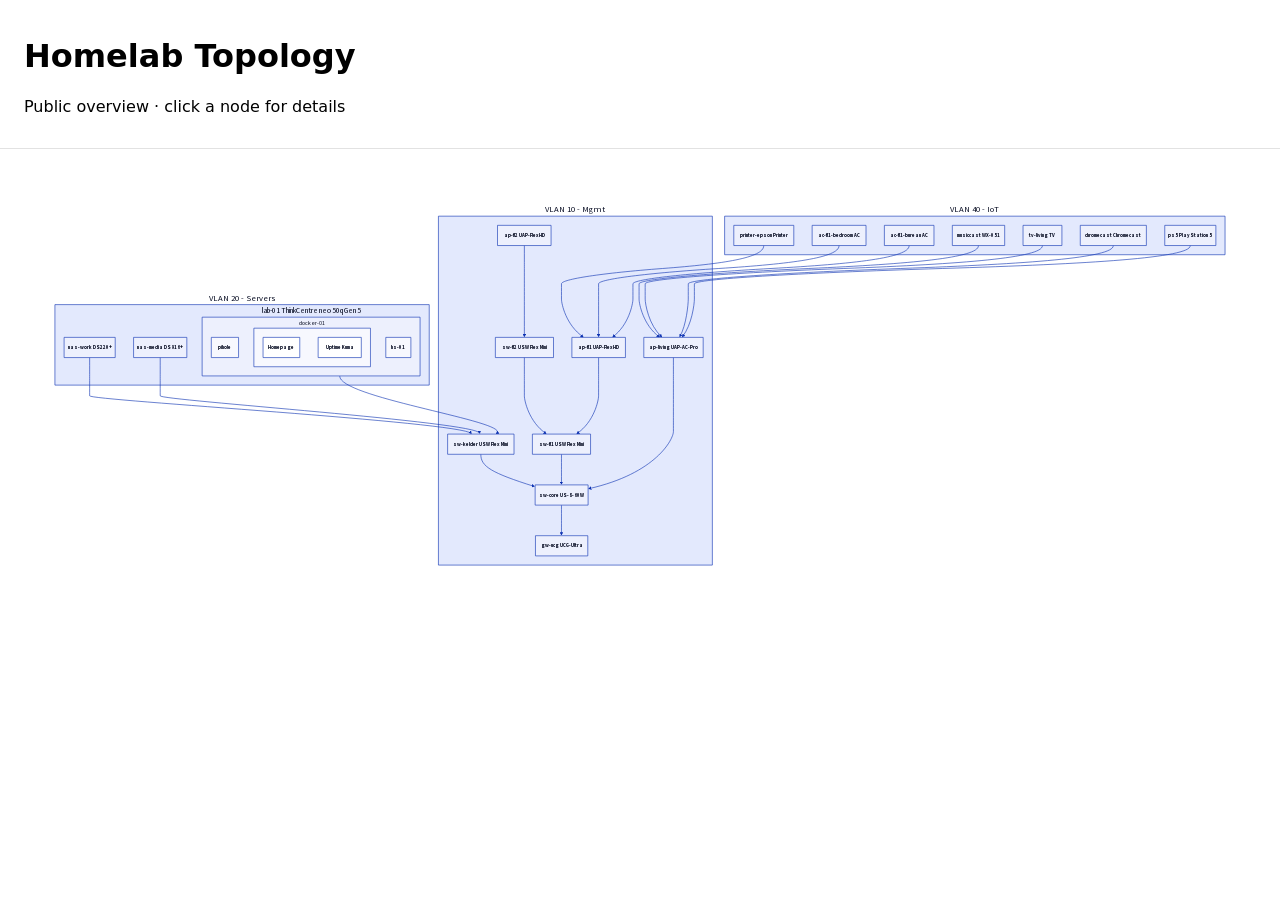
==== homelab/index.html @ 3afd706d "Initial site: landing page + homelab visualizer" ====
<!DOCTYPE html><html lang="en"> <head><meta charset="utf-8"><meta name="viewport" content="width=device-width, initial-scale=1"><title>Homelab Topology</title><link rel="stylesheet" href="/homelab/_astro/index.CtVOzWZu.css"><script type="module" src="/homelab/_astro/hoisted.pK4fMj-U.js"></script></head> <body data-base="/homelab/"> <header> <h1>Homelab Topology</h1> <p>Public overview · click a node for details</p> </header> <main id="topology"><?xml version="1.0" encoding="utf-8"?><svg xmlns="http://www.w3.org/2000/svg" xmlns:xlink="http://www.w3.org/1999/xlink" data-d2-version="v0.7.1" preserveAspectRatio="xMinYMin meet" viewBox="0 0 4025 1382"><svg class="d2-930479024 d2-svg" width="4025" height="1382" viewBox="-91 -121 4025 1382"><rect x="-91.000000" y="-121.000000" width="4025.000000" height="1382.000000" rx="0.000000" fill="#FFFFFF" class=" fill-N7" stroke-width="0" ></rect><style type="text/css"><![CDATA[
.d2-930479024 .text {
	font-family: "d2-930479024-font-regular";
}
@font-face {
	font-family: d2-930479024-font-regular;
	src: url("[data-uri]");
}
.d2-930479024 .text-bold {
	font-family: "d2-930479024-font-bold";
}
@font-face {
	font-family: d2-930479024-font-bold;
	src: url("[data-uri]");
}]]></style><style type="text/css"><![CDATA[.shape {
  shape-rendering: geometricPrecision;
  stroke-linejoin: round;
}
.connection {
  stroke-linecap: round;
  stroke-linejoin: round;
}
.blend {
  mix-blend-mode: multiply;
  opacity: 0.5;
}

		.d2-930479024 .fill-N1{fill:#0A0F25;}
		.d2-930479024 .fill-N2{fill:#676C7E;}
		.d2-930479024 .fill-N3{fill:#9499AB;}
		.d2-930479024 .fill-N4{fill:#CFD2DD;}
		.d2-930479024 .fill-N5{fill:#DEE1EB;}
		.d2-930479024 .fill-N6{fill:#EEF1F8;}
		.d2-930479024 .fill-N7{fill:#FFFFFF;}
		.d2-930479024 .fill-B1{fill:#0D32B2;}
		.d2-930479024 .fill-B2{fill:#0D32B2;}
		.d2-930479024 .fill-B3{fill:#E3E9FD;}
		.d2-930479024 .fill-B4{fill:#E3E9FD;}
		.d2-930479024 .fill-B5{fill:#EDF0FD;}
		.d2-930479024 .fill-B6{fill:#F7F8FE;}
		.d2-930479024 .fill-AA2{fill:#4A6FF3;}
		.d2-930479024 .fill-AA4{fill:#EDF0FD;}
		.d2-930479024 .fill-AA5{fill:#F7F8FE;}
		.d2-930479024 .fill-AB4{fill:#EDF0FD;}
		.d2-930479024 .fill-AB5{fill:#F7F8FE;}
		.d2-930479024 .stroke-N1{stroke:#0A0F25;}
		.d2-930479024 .stroke-N2{stroke:#676C7E;}
		.d2-930479024 .stroke-N3{stroke:#9499AB;}
		.d2-930479024 .stroke-N4{stroke:#CFD2DD;}
		.d2-930479024 .stroke-N5{stroke:#DEE1EB;}
		.d2-930479024 .stroke-N6{stroke:#EEF1F8;}
		.d2-930479024 .stroke-N7{stroke:#FFFFFF;}
		.d2-930479024 .stroke-B1{stroke:#0D32B2;}
		.d2-930479024 .stroke-B2{stroke:#0D32B2;}
		.d2-930479024 .stroke-B3{stroke:#E3E9FD;}
		.d2-930479024 .stroke-B4{stroke:#E3E9FD;}
		.d2-930479024 .stroke-B5{stroke:#EDF0FD;}
		.d2-930479024 .stroke-B6{stroke:#F7F8FE;}
		.d2-930479024 .stroke-AA2{stroke:#4A6FF3;}
		.d2-930479024 .stroke-AA4{stroke:#EDF0FD;}
		.d2-930479024 .stroke-AA5{stroke:#F7F8FE;}
		.d2-930479024 .stroke-AB4{stroke:#EDF0FD;}
		.d2-930479024 .stroke-AB5{stroke:#F7F8FE;}
		.d2-930479024 .background-color-N1{background-color:#0A0F25;}
		.d2-930479024 .background-color-N2{background-color:#676C7E;}
		.d2-930479024 .background-color-N3{background-color:#9499AB;}
		.d2-930479024 .background-color-N4{background-color:#CFD2DD;}
		.d2-930479024 .background-color-N5{background-color:#DEE1EB;}
		.d2-930479024 .background-color-N6{background-color:#EEF1F8;}
		.d2-930479024 .background-color-N7{background-color:#FFFFFF;}
		.d2-930479024 .background-color-B1{background-color:#0D32B2;}
		.d2-930479024 .background-color-B2{background-color:#0D32B2;}
		.d2-930479024 .background-color-B3{background-color:#E3E9FD;}
		.d2-930479024 .background-color-B4{background-color:#E3E9FD;}
		.d2-930479024 .background-color-B5{background-color:#EDF0FD;}
		.d2-930479024 .background-color-B6{background-color:#F7F8FE;}
		.d2-930479024 .background-color-AA2{background-color:#4A6FF3;}
		.d2-930479024 .background-color-AA4{background-color:#EDF0FD;}
		.d2-930479024 .background-color-AA5{background-color:#F7F8FE;}
		.d2-930479024 .background-color-AB4{background-color:#EDF0FD;}
		.d2-930479024 .background-color-AB5{background-color:#F7F8FE;}
		.d2-930479024 .color-N1{color:#0A0F25;}
		.d2-930479024 .color-N2{color:#676C7E;}
		.d2-930479024 .color-N3{color:#9499AB;}
		.d2-930479024 .color-N4{color:#CFD2DD;}
		.d2-930479024 .color-N5{color:#DEE1EB;}
		.d2-930479024 .color-N6{color:#EEF1F8;}
		.d2-930479024 .color-N7{color:#FFFFFF;}
		.d2-930479024 .color-B1{color:#0D32B2;}
		.d2-930479024 .color-B2{color:#0D32B2;}
		.d2-930479024 .color-B3{color:#E3E9FD;}
		.d2-930479024 .color-B4{color:#E3E9FD;}
		.d2-930479024 .color-B5{color:#EDF0FD;}
		.d2-930479024 .color-B6{color:#F7F8FE;}
		.d2-930479024 .color-AA2{color:#4A6FF3;}
		.d2-930479024 .color-AA4{color:#EDF0FD;}
		.d2-930479024 .color-AA5{color:#F7F8FE;}
		.d2-930479024 .color-AB4{color:#EDF0FD;}
		.d2-930479024 .color-AB5{color:#F7F8FE;}.appendix text.text{fill:#0A0F25}.md{--color-fg-default:#0A0F25;--color-fg-muted:#676C7E;--color-fg-subtle:#9499AB;--color-canvas-default:#FFFFFF;--color-canvas-subtle:#EEF1F8;--color-border-default:#0D32B2;--color-border-muted:#0D32B2;--color-neutral-muted:#EEF1F8;--color-accent-fg:#0D32B2;--color-accent-emphasis:#0D32B2;--color-attention-subtle:#676C7E;--color-danger-fg:red;}.sketch-overlay-B1{fill:url(#streaks-darker-d2-930479024);mix-blend-mode:lighten}.sketch-overlay-B2{fill:url(#streaks-darker-d2-930479024);mix-blend-mode:lighten}.sketch-overlay-B3{fill:url(#streaks-bright-d2-930479024);mix-blend-mode:darken}.sketch-overlay-B4{fill:url(#streaks-bright-d2-930479024);mix-blend-mode:darken}.sketch-overlay-B5{fill:url(#streaks-bright-d2-930479024);mix-blend-mode:darken}.sketch-overlay-B6{fill:url(#streaks-bright-d2-930479024);mix-blend-mode:darken}.sketch-overlay-AA2{fill:url(#streaks-dark-d2-930479024);mix-blend-mode:overlay}.sketch-overlay-AA4{fill:url(#streaks-bright-d2-930479024);mix-blend-mode:darken}.sketch-overlay-AA5{fill:url(#streaks-bright-d2-930479024);mix-blend-mode:darken}.sketch-overlay-AB4{fill:url(#streaks-bright-d2-930479024);mix-blend-mode:darken}.sketch-overlay-AB5{fill:url(#streaks-bright-d2-930479024);mix-blend-mode:darken}.sketch-overlay-N1{fill:url(#streaks-darker-d2-930479024);mix-blend-mode:lighten}.sketch-overlay-N2{fill:url(#streaks-dark-d2-930479024);mix-blend-mode:overlay}.sketch-overlay-N3{fill:url(#streaks-normal-d2-930479024);mix-blend-mode:color-burn}.sketch-overlay-N4{fill:url(#streaks-normal-d2-930479024);mix-blend-mode:color-burn}.sketch-overlay-N5{fill:url(#streaks-bright-d2-930479024);mix-blend-mode:darken}.sketch-overlay-N6{fill:url(#streaks-bright-d2-930479024);mix-blend-mode:darken}.sketch-overlay-N7{fill:url(#streaks-bright-d2-930479024);mix-blend-mode:darken}.light-code{display: block}.dark-code{display: none}]]></style><g class="dmxhbjEw"><g class="shape" ><rect x="1263.000000" y="20.000000" width="895.000000" height="1140.000000" stroke="#0D32B2" fill="#E3E9FD" class=" stroke-B1 fill-B4" style="stroke-width:2;" ></rect></g><text x="1710.500000" y="7.000000" fill="#0A0F25" class="text fill-N1" style="text-anchor:middle;font-size:28px">VLAN 10 - Mgmt</text></g><g class="dmxhbjIw"><g class="shape" ><rect x="10.000000" y="309.000000" width="1223.000000" height="263.000000" stroke="#0D32B2" fill="#E3E9FD" class=" stroke-B1 fill-B4" style="stroke-width:2;" ></rect></g><text x="621.500000" y="296.000000" fill="#0A0F25" class="text fill-N1" style="text-anchor:middle;font-size:28px">VLAN 20 - Servers</text></g><g class="dmxhbjQw"><g class="shape" ><rect x="2198.000000" y="20.000000" width="1635.000000" height="126.000000" stroke="#0D32B2" fill="#E3E9FD" class=" stroke-B1 fill-B4" style="stroke-width:2;" ></rect></g><text x="3015.500000" y="7.000000" fill="#0A0F25" class="text fill-N1" style="text-anchor:middle;font-size:28px">VLAN 40 - IoT</text></g><g class="dmxhbjEwLmd3LXVjZw== hl-node" data-host="gw-ucg"><g class="shape" ><rect x="1580.000000" y="1064.000000" width="171.000000" height="66.000000" stroke="#0D32B2" fill="#EDF0FD" class=" stroke-B1 fill-B5" style="stroke-width:2;" ></rect></g><text x="1665.500000" y="1102.500000" fill="#0A0F25" class="text-bold fill-N1" style="text-anchor:middle;font-size:16px">gw-ucg UCG-Ultra</text></g><g class="dmxhbjEwLnN3LWNvcmU= hl-node" data-host="sw-core"><g class="shape" ><rect x="1579.000000" y="898.000000" width="173.000000" height="66.000000" stroke="#0D32B2" fill="#EDF0FD" class=" stroke-B1 fill-B5" style="stroke-width:2;" ></rect></g><text x="1665.500000" y="936.500000" fill="#0A0F25" class="text-bold fill-N1" style="text-anchor:middle;font-size:16px">sw-core US-8-60W</text></g><g class="dmxhbjEwLnN3LWtlbGRlcg== hl-node" data-host="sw-kelder"><g class="shape" ><rect x="1293.000000" y="732.000000" width="217.000000" height="66.000000" stroke="#0D32B2" fill="#EDF0FD" class=" stroke-B1 fill-B5" style="stroke-width:2;" ></rect></g><text x="1401.500000" y="770.500000" fill="#0A0F25" class="text-bold fill-N1" style="text-anchor:middle;font-size:16px">sw-kelder USW Flex Mini</text></g><g class="dmxhbjEwLnN3LWZsMQ== hl-node" data-host="sw-fl1"><g class="shape" ><rect x="1570.000000" y="732.000000" width="190.000000" height="66.000000" stroke="#0D32B2" fill="#EDF0FD" class=" stroke-B1 fill-B5" style="stroke-width:2;" ></rect></g><text x="1665.000000" y="770.500000" fill="#0A0F25" class="text-bold fill-N1" style="text-anchor:middle;font-size:16px">sw-fl1 USW Flex Mini</text></g><g class="dmxhbjEwLnN3LWZsMg== hl-node" data-host="sw-fl2"><g class="shape" ><rect x="1449.000000" y="416.000000" width="190.000000" height="66.000000" stroke="#0D32B2" fill="#EDF0FD" class=" stroke-B1 fill-B5" style="stroke-width:2;" ></rect></g><text x="1544.000000" y="454.500000" fill="#0A0F25" class="text-bold fill-N1" style="text-anchor:middle;font-size:16px">sw-fl2 USW Flex Mini</text></g><g class="dmxhbjEwLmFwLWxpdmluZw== hl-node" data-host="ap-living"><g class="shape" ><rect x="1934.000000" y="416.000000" width="194.000000" height="66.000000" stroke="#0D32B2" fill="#EDF0FD" class=" stroke-B1 fill-B5" style="stroke-width:2;" ></rect></g><text x="2031.000000" y="454.500000" fill="#0A0F25" class="text-bold fill-N1" style="text-anchor:middle;font-size:16px">ap-living UAP-AC-Pro</text></g><g class="dmxhbjEwLmFwLWZsMQ== hl-node" data-host="ap-fl1"><g class="shape" ><rect x="1699.000000" y="416.000000" width="175.000000" height="66.000000" stroke="#0D32B2" fill="#EDF0FD" class=" stroke-B1 fill-B5" style="stroke-width:2;" ></rect></g><text x="1786.500000" y="454.500000" fill="#0A0F25" class="text-bold fill-N1" style="text-anchor:middle;font-size:16px">ap-fl1 UAP-FlexHD</text></g><g class="dmxhbjEwLmFwLWZsMg== hl-node" data-host="ap-fl2"><g class="shape" ><rect x="1456.000000" y="50.000000" width="175.000000" height="66.000000" stroke="#0D32B2" fill="#EDF0FD" class=" stroke-B1 fill-B5" style="stroke-width:2;" ></rect></g><text x="1543.500000" y="88.500000" fill="#0A0F25" class="text-bold fill-N1" style="text-anchor:middle;font-size:16px">ap-fl2 UAP-FlexHD</text></g><g class="dmxhbjIwLm5hcy13b3Jr hl-node" data-host="nas-work"><g class="shape" ><rect x="40.000000" y="416.000000" width="167.000000" height="66.000000" stroke="#0D32B2" fill="#EDF0FD" class=" stroke-B1 fill-B5" style="stroke-width:2;" ></rect></g><text x="123.500000" y="454.500000" fill="#0A0F25" class="text-bold fill-N1" style="text-anchor:middle;font-size:16px">nas-work DS220+</text></g><g class="dmxhbjIwLm5hcy1tZWRpYQ== hl-node" data-host="nas-media"><g class="shape" ><rect x="267.000000" y="416.000000" width="174.000000" height="66.000000" stroke="#0D32B2" fill="#EDF0FD" class=" stroke-B1 fill-B5" style="stroke-width:2;" ></rect></g><text x="354.000000" y="454.500000" fill="#0A0F25" class="text-bold fill-N1" style="text-anchor:middle;font-size:16px">nas-media DS916+</text></g><g class="dmxhbjIwLmxhYi0wMQ== hl-node" data-host="lab-01"><g class="shape" ><rect x="491.000000" y="350.000000" width="712.000000" height="192.000000" stroke="#0D32B2" fill="#EDF0FD" class=" stroke-B1 fill-B5" style="stroke-width:2;" ></rect></g><text x="847.000000" y="338.000000" fill="#0A0F25" class="text fill-N1" style="text-anchor:middle;font-size:24px">lab-01 ThinkCentre neo 50q Gen 5</text></g><g class="dmxhbjQwLnByaW50ZXItZXBzb24= hl-node" data-host="printer-epson"><g class="shape" ><rect x="2228.000000" y="50.000000" width="196.000000" height="66.000000" stroke="#0D32B2" fill="#EDF0FD" class=" stroke-B1 fill-B5" style="stroke-width:2;" ></rect></g><text x="2326.000000" y="88.500000" fill="#0A0F25" class="text-bold fill-N1" style="text-anchor:middle;font-size:16px">printer-epson Printer</text></g><g class="dmxhbjQwLm11c2ljY2FzdA== hl-node" data-host="musiccast"><g class="shape" ><rect x="2942.000000" y="50.000000" width="171.000000" height="66.000000" stroke="#0D32B2" fill="#EDF0FD" class=" stroke-B1 fill-B5" style="stroke-width:2;" ></rect></g><text x="3027.500000" y="88.500000" fill="#0A0F25" class="text-bold fill-N1" style="text-anchor:middle;font-size:16px">musiccast WX-051</text></g><g class="dmxhbjQwLmFjLWZsMS1iZWRyb29t hl-node" data-host="ac-fl1-bedroom"><g class="shape" ><rect x="2484.000000" y="50.000000" width="176.000000" height="66.000000" stroke="#0D32B2" fill="#EDF0FD" class=" stroke-B1 fill-B5" style="stroke-width:2;" ></rect></g><text x="2572.000000" y="88.500000" fill="#0A0F25" class="text-bold fill-N1" style="text-anchor:middle;font-size:16px">ac-fl1-bedroom AC</text></g><g class="dmxhbjQwLmFjLWZsMS1idXJlYXU= hl-node" data-host="ac-fl1-bureau"><g class="shape" ><rect x="2720.000000" y="50.000000" width="162.000000" height="66.000000" stroke="#0D32B2" fill="#EDF0FD" class=" stroke-B1 fill-B5" style="stroke-width:2;" ></rect></g><text x="2801.000000" y="88.500000" fill="#0A0F25" class="text-bold fill-N1" style="text-anchor:middle;font-size:16px">ac-fl1-bureau AC</text></g><g class="dmxhbjQwLnR2LWxpdmluZw== hl-node" data-host="tv-living"><g class="shape" ><rect x="3173.000000" y="50.000000" width="127.000000" height="66.000000" stroke="#0D32B2" fill="#EDF0FD" class=" stroke-B1 fill-B5" style="stroke-width:2;" ></rect></g><text x="3236.500000" y="88.500000" fill="#0A0F25" class="text-bold fill-N1" style="text-anchor:middle;font-size:16px">tv-living TV</text></g><g class="dmxhbjQwLmNocm9tZWNhc3Q= hl-node" data-host="chromecast"><g class="shape" ><rect x="3360.000000" y="50.000000" width="216.000000" height="66.000000" stroke="#0D32B2" fill="#EDF0FD" class=" stroke-B1 fill-B5" style="stroke-width:2;" ></rect></g><text x="3468.000000" y="88.500000" fill="#0A0F25" class="text-bold fill-N1" style="text-anchor:middle;font-size:16px">chromecast Chromecast</text></g><g class="dmxhbjQwLnBzNQ== hl-node" data-host="ps5"><g class="shape" ><rect x="3636.000000" y="50.000000" width="167.000000" height="66.000000" stroke="#0D32B2" fill="#EDF0FD" class=" stroke-B1 fill-B5" style="stroke-width:2;" ></rect></g><text x="3719.500000" y="88.500000" fill="#0A0F25" class="text-bold fill-N1" style="text-anchor:middle;font-size:16px">ps5 PlayStation 5</text></g><g class="dmxhbjIwLmxhYi0wMS5waWhvbGU="><g class="shape" ><rect x="521.000000" y="416.000000" width="89.000000" height="66.000000" stroke="#0D32B2" fill="#F7F8FE" class=" stroke-B1 fill-B6" style="stroke-width:2;" ></rect></g><text x="565.500000" y="454.500000" fill="#0A0F25" class="text-bold fill-N1" style="text-anchor:middle;font-size:16px">pihole</text></g><g class="dmxhbjIwLmxhYi0wMS5kb2NrZXItMDE="><g class="shape" ><rect x="660.000000" y="386.000000" width="381.000000" height="126.000000" stroke="#0D32B2" fill="#F7F8FE" class=" stroke-B1 fill-B6" style="stroke-width:2;" ></rect></g><text x="850.500000" y="375.000000" fill="#0A0F25" class="text fill-N1" style="text-anchor:middle;font-size:20px">docker-01</text></g><g class="dmxhbjIwLmxhYi0wMS5ocy0wMQ=="><g class="shape" ><rect x="1091.000000" y="416.000000" width="82.000000" height="66.000000" stroke="#0D32B2" fill="#F7F8FE" class=" stroke-B1 fill-B6" style="stroke-width:2;" ></rect></g><text x="1132.000000" y="454.500000" fill="#0A0F25" class="text-bold fill-N1" style="text-anchor:middle;font-size:16px">hs-01</text></g><g class="dmxhbjIwLmxhYi0wMS5kb2NrZXItMDEuSG9tZXBhZ2U="><g class="shape" ><rect x="690.000000" y="416.000000" width="120.000000" height="66.000000" stroke="#0D32B2" fill="#FFFFFF" class=" stroke-B1 fill-N7" style="stroke-width:2;" ></rect></g><text x="750.000000" y="454.500000" fill="#0A0F25" class="text-bold fill-N1" style="text-anchor:middle;font-size:16px">Homepage</text></g><g class="dmxhbjIwLmxhYi0wMS5kb2NrZXItMDEuVXB0aW1lX0t1bWE="><g class="shape" ><rect x="870.000000" y="416.000000" width="141.000000" height="66.000000" stroke="#0D32B2" fill="#FFFFFF" class=" stroke-B1 fill-N7" style="stroke-width:2;" ></rect></g><text x="940.500000" y="454.500000" fill="#0A0F25" class="text-bold fill-N1" style="text-anchor:middle;font-size:16px">Uptime Kuma</text></g><g class="dmxhbjEwLihzdy1jb3JlIC0mZ3Q7IGd3LXVjZylbMF0="><marker id="mk-d2-930479024-3488378134" markerWidth="10.000000" markerHeight="12.000000" refX="7.000000" refY="6.000000" viewBox="0.000000 0.000000 10.000000 12.000000" orient="auto" markerUnits="userSpaceOnUse"> <polygon points="0.000000,0.000000 10.000000,6.000000 0.000000,12.000000" fill="#0D32B2" class="connection fill-B1" stroke-width="2" ></polygon> </marker><path d="M 1665.000000 966.000000 C 1665.000000 1004.000000 1665.000000 1024.000000 1665.000000 1060.000000" stroke="#0D32B2" fill="none" class="connection stroke-B1" style="stroke-width:2;" marker-end="url(#mk-d2-930479024-3488378134)" mask="url(#d2-930479024)" ></path></g><g class="dmxhbjEwLihzdy1rZWxkZXIgLSZndDsgc3ctY29yZSlbMF0="><path d="M 1401.500000 800.000000 C 1401.500000 838.000000 1436.900024 859.150024 1574.684797 902.551230" stroke="#0D32B2" fill="none" class="connection stroke-B1" style="stroke-width:2;" marker-end="url(#mk-d2-930479024-3488378134)" mask="url(#d2-930479024)" ></path></g><g class="dmxhbjEwLihzdy1mbDEgLSZndDsgc3ctY29yZSlbMF0="><path d="M 1665.000000 800.000000 C 1665.000000 838.000000 1665.000000 858.000000 1665.000000 894.000000" stroke="#0D32B2" fill="none" class="connection stroke-B1" style="stroke-width:2;" marker-end="url(#mk-d2-930479024-3488378134)" mask="url(#d2-930479024)" ></path></g><g class="dmxhbjEwLihzdy1mbDIgLSZndDsgc3ctZmwxKVswXQ=="><path d="M 1543.750000 484.000000 C 1543.750000 522.000000 1543.750000 542.000000 1543.750000 557.000000 C 1543.750000 572.000000 1543.750000 592.000000 1543.750000 607.000000 C 1543.750000 622.000000 1558.349976 692.000000 1613.449880 729.739645" stroke="#0D32B2" fill="none" class="connection stroke-B1" style="stroke-width:2;" marker-end="url(#mk-d2-930479024-3488378134)" mask="url(#d2-930479024)" ></path></g><g class="dmxhbjEwLihhcC1saXZpbmcgLSZndDsgc3ctY29yZSlbMF0="><path d="M 2030.750000 484.000000 C 2030.750000 522.000000 2030.750000 542.000000 2030.750000 557.000000 C 2030.750000 572.000000 2030.750000 592.000000 2030.750000 607.000000 C 2030.750000 622.000000 2030.750000 642.000000 2030.750000 657.000000 C 2030.750000 672.000000 2030.750000 698.599976 2030.750000 723.500000 C 2030.750000 748.400024 1974.949951 860.599976 1755.651764 910.118956" stroke="#0D32B2" fill="none" class="connection stroke-B1" style="stroke-width:2;" marker-end="url(#mk-d2-930479024-3488378134)" mask="url(#d2-930479024)" ></path></g><g class="dmxhbjEwLihhcC1mbDEgLSZndDsgc3ctZmwxKVswXQ=="><path d="M 1786.250000 484.000000 C 1786.250000 522.000000 1786.250000 542.000000 1786.250000 557.000000 C 1786.250000 572.000000 1786.250000 592.000000 1786.250000 607.000000 C 1786.250000 622.000000 1771.650024 692.000000 1716.550120 729.739645" stroke="#0D32B2" fill="none" class="connection stroke-B1" style="stroke-width:2;" marker-end="url(#mk-d2-930479024-3488378134)" mask="url(#d2-930479024)" ></path></g><g class="dmxhbjEwLihhcC1mbDIgLSZndDsgc3ctZmwyKVswXQ=="><path d="M 1543.750000 118.000000 C 1543.750000 156.000000 1543.750000 176.000000 1543.750000 191.000000 C 1543.750000 206.000000 1543.750000 226.000000 1543.750000 241.000000 C 1543.750000 256.000000 1543.750000 276.000000 1543.750000 291.000000 C 1543.750000 306.000000 1543.750000 376.000000 1543.750000 412.000000" stroke="#0D32B2" fill="none" class="connection stroke-B1" style="stroke-width:2;" marker-end="url(#mk-d2-930479024-3488378134)" mask="url(#d2-930479024)" ></path></g><g class="KHZsYW4yMC5uYXMtd29yayAtJmd0OyB2bGFuMTAuc3cta2VsZGVyKVswXQ=="><path d="M 123.500000 484.000000 C 123.500000 522.000000 123.500000 542.000000 123.500000 557.000000 C 123.500000 572.000000 123.500000 592.000000 123.500000 607.000000 C 123.500000 622.000000 1336.250000 692.000000 1369.574141 729.026823" stroke="#0D32B2" fill="none" class="connection stroke-B1" style="stroke-width:2;" marker-end="url(#mk-d2-930479024-3488378134)" mask="url(#d2-930479024)" ></path></g><g class="KHZsYW4yMC5uYXMtbWVkaWEgLSZndDsgdmxhbjEwLnN3LWtlbGRlcilbMF0="><path d="M 354.000000 484.000000 C 354.000000 522.000000 354.000000 542.000000 354.000000 557.000000 C 354.000000 572.000000 354.000000 592.000000 354.000000 607.000000 C 354.000000 622.000000 1393.199951 692.000000 1397.523414 728.028493" stroke="#0D32B2" fill="none" class="connection stroke-B1" style="stroke-width:2;" marker-end="url(#mk-d2-930479024-3488378134)" mask="url(#d2-930479024)" ></path></g><g class="KHZsYW4yMC5sYWItMDEgLSZndDsgdmxhbjEwLnN3LWtlbGRlcilbMF0="><path d="M 940.500000 544.000000 C 940.500000 614.000000 1508.949951 692.000000 1453.064355 729.760569" stroke="#0D32B2" fill="none" class="connection stroke-B1" style="stroke-width:2;" marker-end="url(#mk-d2-930479024-3488378134)" mask="url(#d2-930479024)" ></path></g><g class="KHZsYW40MC5wcmludGVyLWVwc29uIC0mZ3Q7IHZsYW4xMC5hcC1mbDEpWzBd"><path d="M 2325.750000 118.000000 C 2325.750000 156.000000 2193.600098 176.000000 1995.375000 191.000000 C 1797.150024 206.000000 1665.000000 226.000000 1665.000000 241.000000 C 1665.000000 256.000000 1665.000000 276.000000 1665.000000 291.000000 C 1665.000000 306.000000 1679.599976 376.000000 1734.699880 413.739645" stroke="#0D32B2" fill="none" class="connection stroke-B1" style="stroke-width:2;" marker-end="url(#mk-d2-930479024-3488378134)" mask="url(#d2-930479024)" ></path></g><g class="KHZsYW40MC5tdXNpY2Nhc3QgLSZndDsgdmxhbjEwLmFwLWxpdmluZylbMF0="><path d="M 3027.250000 118.000000 C 3027.250000 156.000000 2805.500000 176.000000 2472.875000 191.000000 C 2140.250000 206.000000 1918.500000 226.000000 1918.500000 241.000000 C 1918.500000 256.000000 1918.500000 276.000000 1918.500000 291.000000 C 1918.500000 306.000000 1932.099976 376.000000 1983.277395 413.630439" stroke="#0D32B2" fill="none" class="connection stroke-B1" style="stroke-width:2;" marker-end="url(#mk-d2-930479024-3488378134)" mask="url(#d2-930479024)" ></path></g><g class="KHZsYW40MC5hYy1mbDEtYmVkcm9vbSAtJmd0OyB2bGFuMTAuYXAtZmwxKVswXQ=="><path d="M 2571.750000 118.000000 C 2571.750000 156.000000 2414.649902 176.000000 2179.000000 191.000000 C 1943.349976 206.000000 1786.250000 226.000000 1786.250000 241.000000 C 1786.250000 256.000000 1786.250000 276.000000 1786.250000 291.000000 C 1786.250000 306.000000 1786.250000 376.000000 1786.250000 412.000000" stroke="#0D32B2" fill="none" class="connection stroke-B1" style="stroke-width:2;" marker-end="url(#mk-d2-930479024-3488378134)" mask="url(#d2-930479024)" ></path></g><g class="KHZsYW40MC5hYy1mbDEtYnVyZWF1IC0mZ3Q7IHZsYW4xMC5hcC1mbDEpWzBd"><path d="M 2800.750000 118.000000 C 2800.750000 156.000000 2620.300049 176.000000 2349.625000 191.000000 C 2078.948975 206.000000 1898.500000 226.000000 1898.500000 241.000000 C 1898.500000 256.000000 1898.500000 276.000000 1898.500000 291.000000 C 1898.500000 306.000000 1884.900024 376.000000 1833.722605 413.630439" stroke="#0D32B2" fill="none" class="connection stroke-B1" style="stroke-width:2;" marker-end="url(#mk-d2-930479024-3488378134)" mask="url(#d2-930479024)" ></path></g><g class="KHZsYW40MC50di1saXZpbmcgLSZndDsgdmxhbjEwLmFwLWxpdmluZylbMF0="><path d="M 3236.250000 118.000000 C 3236.250000 156.000000 2976.699951 176.000000 2587.375000 191.000000 C 2198.050049 206.000000 1938.500000 226.000000 1938.500000 241.000000 C 1938.500000 256.000000 1938.500000 276.000000 1938.500000 291.000000 C 1938.500000 306.000000 1949.699951 376.000000 1991.516248 413.335939" stroke="#0D32B2" fill="none" class="connection stroke-B1" style="stroke-width:2;" marker-end="url(#mk-d2-930479024-3488378134)" mask="url(#d2-930479024)" ></path></g><g class="KHZsYW40MC5jaHJvbWVjYXN0IC0mZ3Q7IHZsYW4xMC5hcC1saXZpbmcpWzBd"><path d="M 3467.750000 118.000000 C 3467.750000 156.000000 3190.050049 176.000000 2773.500000 191.000000 C 2356.949951 206.000000 2079.250000 226.000000 2079.250000 241.000000 C 2079.250000 256.000000 2079.250000 276.000000 2079.250000 291.000000 C 2079.250000 306.000000 2073.448975 376.000000 2052.256806 412.539837" stroke="#0D32B2" fill="none" class="connection stroke-B1" style="stroke-width:2;" marker-end="url(#mk-d2-930479024-3488378134)" mask="url(#d2-930479024)" ></path></g><g class="KHZsYW40MC5wczUgLSZndDsgdmxhbjEwLmFwLWxpdmluZylbMF0="><path d="M 3719.250000 118.000000 C 3719.250000 156.000000 3395.250000 176.000000 2909.250000 191.000000 C 2423.250000 206.000000 2099.250000 226.000000 2099.250000 241.000000 C 2099.250000 256.000000 2099.250000 276.000000 2099.250000 291.000000 C 2099.250000 306.000000 2091.050049 376.000000 2060.786321 412.906931" stroke="#0D32B2" fill="none" class="connection stroke-B1" style="stroke-width:2;" marker-end="url(#mk-d2-930479024-3488378134)" mask="url(#d2-930479024)" ></path></g><mask id="d2-930479024" maskUnits="userSpaceOnUse" x="-91" y="-121" width="4025" height="1382">
<rect x="-91" y="-121" width="4025" height="1382" fill="white"></rect>

</mask></svg></svg>
</main> <div id="panel"> <div id="panel-inner"> <button id="panel-close" aria-label="Close">×</button> <div id="panel-body"></div> </div> </div> <script type="application/json" id="device-data">[{"host":"gw-ucg","role":"gateway","vlan":10,"brand":"Ubiquiti","model":"UCG-Ultra","photo":"ucg-ultra.png","uplink":null},{"host":"sw-core","role":"switch","vlan":10,"brand":"Ubiquiti","model":"US-8-60W","photo":"us-8-60w.png","specs":{"ports":"8x GbE (4 PoE)","poe":"60W"},"uplink":"gw-ucg"},{"host":"sw-kelder","role":"switch","vlan":10,"brand":"Ubiquiti","model":"USW Flex Mini","photo":"usw-flex-mini.png","specs":{"ports":"5x GbE"},"uplink":"sw-core"},{"host":"sw-fl1","role":"switch","vlan":10,"brand":"Ubiquiti","model":"USW Flex Mini","photo":"usw-flex-mini.png","specs":{"ports":"5x GbE"},"uplink":"sw-core"},{"host":"sw-fl2","role":"switch","vlan":10,"brand":"Ubiquiti","model":"USW Flex Mini","photo":"usw-flex-mini.png","specs":{"ports":"5x GbE"},"uplink":"sw-fl1"},{"host":"ap-living","role":"ap","vlan":10,"brand":"Ubiquiti","model":"UAP-AC-Pro","photo":"uap-ac-pro.png","uplink":"sw-core"},{"host":"ap-fl1","role":"ap","vlan":10,"brand":"Ubiquiti","model":"UAP-FlexHD","photo":"uap-flexhd.png","uplink":"sw-fl1"},{"host":"ap-fl2","role":"ap","vlan":10,"brand":"Ubiquiti","model":"UAP-FlexHD","photo":"uap-flexhd.png","uplink":"sw-fl2"},{"host":"nas-work","role":"nas","vlan":20,"brand":"Synology","model":"DS220+","photo":"ds220-plus.png","specs":{"bays":"2-bay"},"uplink":"sw-kelder"},{"host":"nas-media","role":"nas","vlan":20,"brand":"Synology","model":"DS916+","photo":"ds916-plus.png","specs":{"bays":"4-bay"},"uplink":"sw-kelder"},{"host":"lab-01","role":"host","vlan":20,"brand":"Lenovo","model":"ThinkCentre neo 50q Gen 5","photo":"thinkcentre-neo-50q.png","specs":{"cpu":"Intel i5","ram":"32 GB","disk":"1 TB"},"uplink":"sw-kelder","runs":[{"name":"pihole","kind":"lxc","services":["Pi-hole"]},{"name":"docker-01","kind":"vm","runs":[{"name":"Homepage","kind":"container"},{"name":"Uptime Kuma","kind":"container"}]},{"name":"hs-01","kind":"lxc","services":["Headscale"]}]},{"host":"printer-epson","role":"iot","vlan":40,"brand":"Epson","model":"Printer","photo":"printer-epson.png","uplink":"ap-fl1"},{"host":"musiccast","role":"iot","vlan":40,"brand":"Yamaha","model":"WX-051","photo":"yamaha-wx-051.png","uplink":"ap-living"},{"host":"ac-fl1-bedroom","role":"iot","vlan":40,"brand":"Daikin","model":"AC","photo":"daikin-ac.png","uplink":"ap-fl1"},{"host":"ac-fl1-bureau","role":"iot","vlan":40,"brand":"Daikin","model":"AC","photo":"daikin-ac.png","uplink":"ap-fl1"},{"host":"tv-living","role":"iot","vlan":40,"brand":"LG","model":"TV","photo":"lg-tv.png","uplink":"ap-living"},{"host":"chromecast","role":"iot","vlan":40,"brand":"Google","model":"Chromecast","photo":"chromecast.png","uplink":"ap-living"},{"host":"ps5","role":"iot","vlan":40,"brand":"Sony","model":"PlayStation 5","photo":"ps5.png","uplink":"ap-living"}]</script>  </body> </html>
---- homelab/_astro/index.CtVOzWZu.css ----
:root{font-family:system-ui,sans-serif}body{margin:0}header{padding:1rem 1.5rem;border-bottom:1px solid #e2e2e2}#topology{padding:1.5rem;overflow:auto}#topology svg{max-width:100%;height:auto}.hl-node:hover rect,.hl-node:hover{filter:brightness(.95)}#panel{position:fixed;inset:0;background:#0000004d;display:none;justify-content:flex-end}#panel.open{display:flex}#panel-inner{width:min(420px,90vw);background:#fff;height:100%;padding:1.5rem;overflow-y:auto;box-shadow:-4px 0 16px #0003}#panel img{max-width:100%;border-radius:8px;margin:.5rem 0 1rem}#panel table{width:100%;border-collapse:collapse}#panel th{text-align:left;padding:4px 8px 4px 0;color:#555;width:40%;vertical-align:top}#panel td{padding:4px 0}#panel-close{float:right;border:0;background:none;font-size:1.5rem;cursor:pointer}
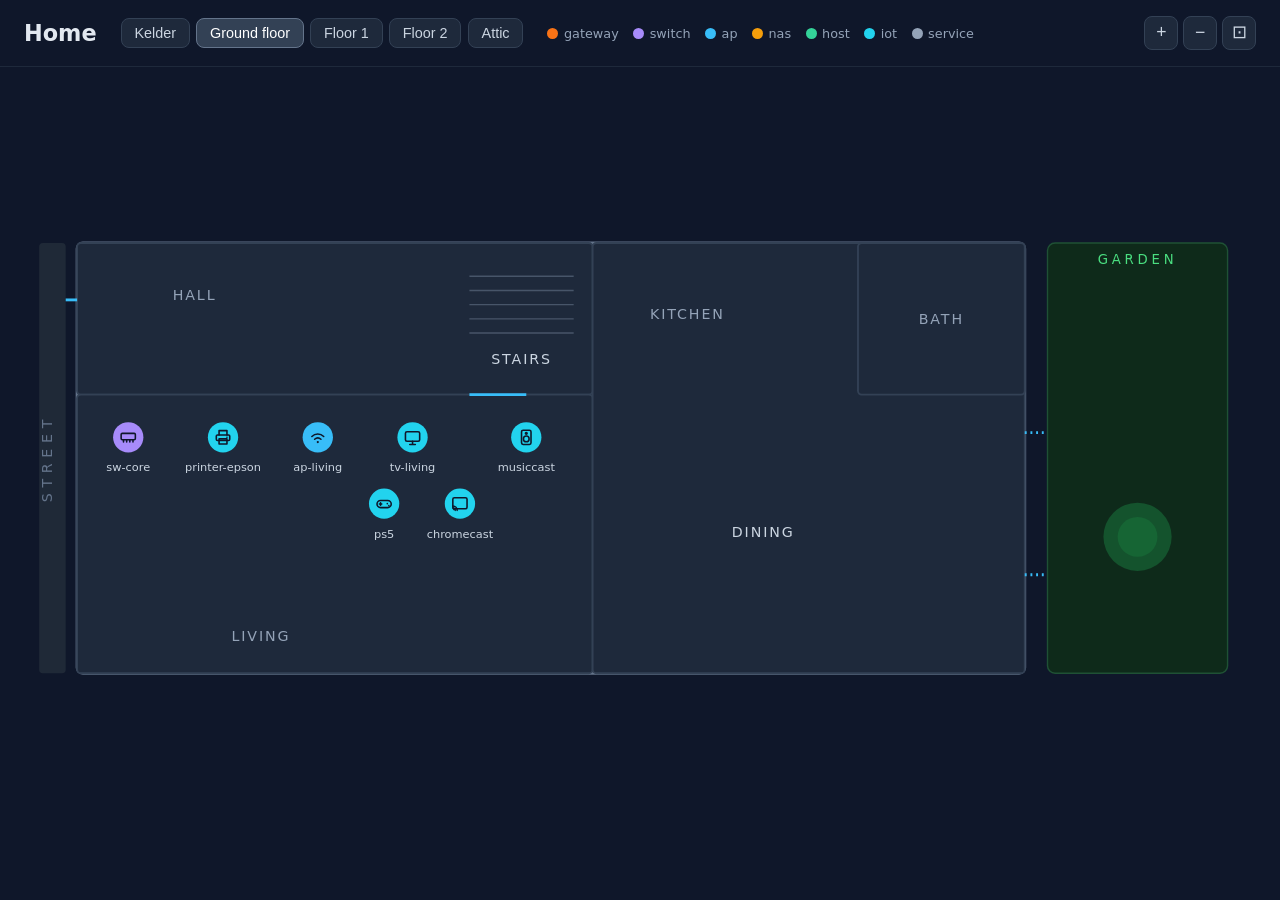
==== commit 86534e4a: "Update homelab: floor-plan view with icons, photos, specs" ====
--- a/homelab/index.html
+++ b/homelab/index.html
@@ -1,103 +1,90 @@
-<!DOCTYPE html><html lang="en"> <head><meta charset="utf-8"><meta name="viewport" content="width=device-width, initial-scale=1"><title>Homelab Topology</title><link rel="stylesheet" href="/homelab/_astro/index.CtVOzWZu.css"><script type="module" src="/homelab/_astro/hoisted.pK4fMj-U.js"></script></head> <body data-base="/homelab/"> <header> <h1>Homelab Topology</h1> <p>Public overview · click a node for details</p> </header> <main id="topology"><?xml version="1.0" encoding="utf-8"?><svg xmlns="http://www.w3.org/2000/svg" xmlns:xlink="http://www.w3.org/1999/xlink" data-d2-version="v0.7.1" preserveAspectRatio="xMinYMin meet" viewBox="0 0 4025 1382"><svg class="d2-930479024 d2-svg" width="4025" height="1382" viewBox="-91 -121 4025 1382"><rect x="-91.000000" y="-121.000000" width="4025.000000" height="1382.000000" rx="0.000000" fill="#FFFFFF" class=" fill-N7" stroke-width="0" ></rect><style type="text/css"><![CDATA[
-.d2-930479024 .text {
-	font-family: "d2-930479024-font-regular";
-}
-@font-face {
-	font-family: d2-930479024-font-regular;
-	src: url("[data-uri]");
-}
-.d2-930479024 .text-bold {
-	font-family: "d2-930479024-font-bold";
-}
-@font-face {
-	font-family: d2-930479024-font-bold;
-	src: url("[data-uri]");
-}]]></style><style type="text/css"><![CDATA[.shape {
-  shape-rendering: geometricPrecision;
-  stroke-linejoin: round;
-}
-.connection {
-  stroke-linecap: round;
-  stroke-linejoin: round;
-}
-.blend {
-  mix-blend-mode: multiply;
-  opacity: 0.5;
-}
-
-		.d2-930479024 .fill-N1{fill:#0A0F25;}
-		.d2-930479024 .fill-N2{fill:#676C7E;}
-		.d2-930479024 .fill-N3{fill:#9499AB;}
-		.d2-930479024 .fill-N4{fill:#CFD2DD;}
-		.d2-930479024 .fill-N5{fill:#DEE1EB;}
-		.d2-930479024 .fill-N6{fill:#EEF1F8;}
-		.d2-930479024 .fill-N7{fill:#FFFFFF;}
-		.d2-930479024 .fill-B1{fill:#0D32B2;}
-		.d2-930479024 .fill-B2{fill:#0D32B2;}
-		.d2-930479024 .fill-B3{fill:#E3E9FD;}
-		.d2-930479024 .fill-B4{fill:#E3E9FD;}
-		.d2-930479024 .fill-B5{fill:#EDF0FD;}
-		.d2-930479024 .fill-B6{fill:#F7F8FE;}
-		.d2-930479024 .fill-AA2{fill:#4A6FF3;}
-		.d2-930479024 .fill-AA4{fill:#EDF0FD;}
-		.d2-930479024 .fill-AA5{fill:#F7F8FE;}
-		.d2-930479024 .fill-AB4{fill:#EDF0FD;}
-		.d2-930479024 .fill-AB5{fill:#F7F8FE;}
-		.d2-930479024 .stroke-N1{stroke:#0A0F25;}
-		.d2-930479024 .stroke-N2{stroke:#676C7E;}
-		.d2-930479024 .stroke-N3{stroke:#9499AB;}
-		.d2-930479024 .stroke-N4{stroke:#CFD2DD;}
-		.d2-930479024 .stroke-N5{stroke:#DEE1EB;}
-		.d2-930479024 .stroke-N6{stroke:#EEF1F8;}
-		.d2-930479024 .stroke-N7{stroke:#FFFFFF;}
-		.d2-930479024 .stroke-B1{stroke:#0D32B2;}
-		.d2-930479024 .stroke-B2{stroke:#0D32B2;}
-		.d2-930479024 .stroke-B3{stroke:#E3E9FD;}
-		.d2-930479024 .stroke-B4{stroke:#E3E9FD;}
-		.d2-930479024 .stroke-B5{stroke:#EDF0FD;}
-		.d2-930479024 .stroke-B6{stroke:#F7F8FE;}
-		.d2-930479024 .stroke-AA2{stroke:#4A6FF3;}
-		.d2-930479024 .stroke-AA4{stroke:#EDF0FD;}
-		.d2-930479024 .stroke-AA5{stroke:#F7F8FE;}
-		.d2-930479024 .stroke-AB4{stroke:#EDF0FD;}
-		.d2-930479024 .stroke-AB5{stroke:#F7F8FE;}
-		.d2-930479024 .background-color-N1{background-color:#0A0F25;}
-		.d2-930479024 .background-color-N2{background-color:#676C7E;}
-		.d2-930479024 .background-color-N3{background-color:#9499AB;}
-		.d2-930479024 .background-color-N4{background-color:#CFD2DD;}
-		.d2-930479024 .background-color-N5{background-color:#DEE1EB;}
-		.d2-930479024 .background-color-N6{background-color:#EEF1F8;}
-		.d2-930479024 .background-color-N7{background-color:#FFFFFF;}
-		.d2-930479024 .background-color-B1{background-color:#0D32B2;}
-		.d2-930479024 .background-color-B2{background-color:#0D32B2;}
-		.d2-930479024 .background-color-B3{background-color:#E3E9FD;}
-		.d2-930479024 .background-color-B4{background-color:#E3E9FD;}
-		.d2-930479024 .background-color-B5{background-color:#EDF0FD;}
-		.d2-930479024 .background-color-B6{background-color:#F7F8FE;}
-		.d2-930479024 .background-color-AA2{background-color:#4A6FF3;}
-		.d2-930479024 .background-color-AA4{background-color:#EDF0FD;}
-		.d2-930479024 .background-color-AA5{background-color:#F7F8FE;}
-		.d2-930479024 .background-color-AB4{background-color:#EDF0FD;}
-		.d2-930479024 .background-color-AB5{background-color:#F7F8FE;}
-		.d2-930479024 .color-N1{color:#0A0F25;}
-		.d2-930479024 .color-N2{color:#676C7E;}
-		.d2-930479024 .color-N3{color:#9499AB;}
-		.d2-930479024 .color-N4{color:#CFD2DD;}
-		.d2-930479024 .color-N5{color:#DEE1EB;}
-		.d2-930479024 .color-N6{color:#EEF1F8;}
-		.d2-930479024 .color-N7{color:#FFFFFF;}
-		.d2-930479024 .color-B1{color:#0D32B2;}
-		.d2-930479024 .color-B2{color:#0D32B2;}
-		.d2-930479024 .color-B3{color:#E3E9FD;}
-		.d2-930479024 .color-B4{color:#E3E9FD;}
-		.d2-930479024 .color-B5{color:#EDF0FD;}
-		.d2-930479024 .color-B6{color:#F7F8FE;}
-		.d2-930479024 .color-AA2{color:#4A6FF3;}
-		.d2-930479024 .color-AA4{color:#EDF0FD;}
-		.d2-930479024 .color-AA5{color:#F7F8FE;}
-		.d2-930479024 .color-AB4{color:#EDF0FD;}
-		.d2-930479024 .color-AB5{color:#F7F8FE;}.appendix text.text{fill:#0A0F25}.md{--color-fg-default:#0A0F25;--color-fg-muted:#676C7E;--color-fg-subtle:#9499AB;--color-canvas-default:#FFFFFF;--color-canvas-subtle:#EEF1F8;--color-border-default:#0D32B2;--color-border-muted:#0D32B2;--color-neutral-muted:#EEF1F8;--color-accent-fg:#0D32B2;--color-accent-emphasis:#0D32B2;--color-attention-subtle:#676C7E;--color-danger-fg:red;}.sketch-overlay-B1{fill:url(#streaks-darker-d2-930479024);mix-blend-mode:lighten}.sketch-overlay-B2{fill:url(#streaks-darker-d2-930479024);mix-blend-mode:lighten}.sketch-overlay-B3{fill:url(#streaks-bright-d2-930479024);mix-blend-mode:darken}.sketch-overlay-B4{fill:url(#streaks-bright-d2-930479024);mix-blend-mode:darken}.sketch-overlay-B5{fill:url(#streaks-bright-d2-930479024);mix-blend-mode:darken}.sketch-overlay-B6{fill:url(#streaks-bright-d2-930479024);mix-blend-mode:darken}.sketch-overlay-AA2{fill:url(#streaks-dark-d2-930479024);mix-blend-mode:overlay}.sketch-overlay-AA4{fill:url(#streaks-bright-d2-930479024);mix-blend-mode:darken}.sketch-overlay-AA5{fill:url(#streaks-bright-d2-930479024);mix-blend-mode:darken}.sketch-overlay-AB4{fill:url(#streaks-bright-d2-930479024);mix-blend-mode:darken}.sketch-overlay-AB5{fill:url(#streaks-bright-d2-930479024);mix-blend-mode:darken}.sketch-overlay-N1{fill:url(#streaks-darker-d2-930479024);mix-blend-mode:lighten}.sketch-overlay-N2{fill:url(#streaks-dark-d2-930479024);mix-blend-mode:overlay}.sketch-overlay-N3{fill:url(#streaks-normal-d2-930479024);mix-blend-mode:color-burn}.sketch-overlay-N4{fill:url(#streaks-normal-d2-930479024);mix-blend-mode:color-burn}.sketch-overlay-N5{fill:url(#streaks-bright-d2-930479024);mix-blend-mode:darken}.sketch-overlay-N6{fill:url(#streaks-bright-d2-930479024);mix-blend-mode:darken}.sketch-overlay-N7{fill:url(#streaks-bright-d2-930479024);mix-blend-mode:darken}.light-code{display: block}.dark-code{display: none}]]></style><g class="dmxhbjEw"><g class="shape" ><rect x="1263.000000" y="20.000000" width="895.000000" height="1140.000000" stroke="#0D32B2" fill="#E3E9FD" class=" stroke-B1 fill-B4" style="stroke-width:2;" ></rect></g><text x="1710.500000" y="7.000000" fill="#0A0F25" class="text fill-N1" style="text-anchor:middle;font-size:28px">VLAN 10 - Mgmt</text></g><g class="dmxhbjIw"><g class="shape" ><rect x="10.000000" y="309.000000" width="1223.000000" height="263.000000" stroke="#0D32B2" fill="#E3E9FD" class=" stroke-B1 fill-B4" style="stroke-width:2;" ></rect></g><text x="621.500000" y="296.000000" fill="#0A0F25" class="text fill-N1" style="text-anchor:middle;font-size:28px">VLAN 20 - Servers</text></g><g class="dmxhbjQw"><g class="shape" ><rect x="2198.000000" y="20.000000" width="1635.000000" height="126.000000" stroke="#0D32B2" fill="#E3E9FD" class=" stroke-B1 fill-B4" style="stroke-width:2;" ></rect></g><text x="3015.500000" y="7.000000" fill="#0A0F25" class="text fill-N1" style="text-anchor:middle;font-size:28px">VLAN 40 - IoT</text></g><g class="dmxhbjEwLmd3LXVjZw== hl-node" data-host="gw-ucg"><g class="shape" ><rect x="1580.000000" y="1064.000000" width="171.000000" height="66.000000" stroke="#0D32B2" fill="#EDF0FD" class=" stroke-B1 fill-B5" style="stroke-width:2;" ></rect></g><text x="1665.500000" y="1102.500000" fill="#0A0F25" class="text-bold fill-N1" style="text-anchor:middle;font-size:16px">gw-ucg UCG-Ultra</text></g><g class="dmxhbjEwLnN3LWNvcmU= hl-node" data-host="sw-core"><g class="shape" ><rect x="1579.000000" y="898.000000" width="173.000000" height="66.000000" stroke="#0D32B2" fill="#EDF0FD" class=" stroke-B1 fill-B5" style="stroke-width:2;" ></rect></g><text x="1665.500000" y="936.500000" fill="#0A0F25" class="text-bold fill-N1" style="text-anchor:middle;font-size:16px">sw-core US-8-60W</text></g><g class="dmxhbjEwLnN3LWtlbGRlcg== hl-node" data-host="sw-kelder"><g class="shape" ><rect x="1293.000000" y="732.000000" width="217.000000" height="66.000000" stroke="#0D32B2" fill="#EDF0FD" class=" stroke-B1 fill-B5" style="stroke-width:2;" ></rect></g><text x="1401.500000" y="770.500000" fill="#0A0F25" class="text-bold fill-N1" style="text-anchor:middle;font-size:16px">sw-kelder USW Flex Mini</text></g><g class="dmxhbjEwLnN3LWZsMQ== hl-node" data-host="sw-fl1"><g class="shape" ><rect x="1570.000000" y="732.000000" width="190.000000" height="66.000000" stroke="#0D32B2" fill="#EDF0FD" class=" stroke-B1 fill-B5" style="stroke-width:2;" ></rect></g><text x="1665.000000" y="770.500000" fill="#0A0F25" class="text-bold fill-N1" style="text-anchor:middle;font-size:16px">sw-fl1 USW Flex Mini</text></g><g class="dmxhbjEwLnN3LWZsMg== hl-node" data-host="sw-fl2"><g class="shape" ><rect x="1449.000000" y="416.000000" width="190.000000" height="66.000000" stroke="#0D32B2" fill="#EDF0FD" class=" stroke-B1 fill-B5" style="stroke-width:2;" ></rect></g><text x="1544.000000" y="454.500000" fill="#0A0F25" class="text-bold fill-N1" style="text-anchor:middle;font-size:16px">sw-fl2 USW Flex Mini</text></g><g class="dmxhbjEwLmFwLWxpdmluZw== hl-node" data-host="ap-living"><g class="shape" ><rect x="1934.000000" y="416.000000" width="194.000000" height="66.000000" stroke="#0D32B2" fill="#EDF0FD" class=" stroke-B1 fill-B5" style="stroke-width:2;" ></rect></g><text x="2031.000000" y="454.500000" fill="#0A0F25" class="text-bold fill-N1" style="text-anchor:middle;font-size:16px">ap-living UAP-AC-Pro</text></g><g class="dmxhbjEwLmFwLWZsMQ== hl-node" data-host="ap-fl1"><g class="shape" ><rect x="1699.000000" y="416.000000" width="175.000000" height="66.000000" stroke="#0D32B2" fill="#EDF0FD" class=" stroke-B1 fill-B5" style="stroke-width:2;" ></rect></g><text x="1786.500000" y="454.500000" fill="#0A0F25" class="text-bold fill-N1" style="text-anchor:middle;font-size:16px">ap-fl1 UAP-FlexHD</text></g><g class="dmxhbjEwLmFwLWZsMg== hl-node" data-host="ap-fl2"><g class="shape" ><rect x="1456.000000" y="50.000000" width="175.000000" height="66.000000" stroke="#0D32B2" fill="#EDF0FD" class=" stroke-B1 fill-B5" style="stroke-width:2;" ></rect></g><text x="1543.500000" y="88.500000" fill="#0A0F25" class="text-bold fill-N1" style="text-anchor:middle;font-size:16px">ap-fl2 UAP-FlexHD</text></g><g class="dmxhbjIwLm5hcy13b3Jr hl-node" data-host="nas-work"><g class="shape" ><rect x="40.000000" y="416.000000" width="167.000000" height="66.000000" stroke="#0D32B2" fill="#EDF0FD" class=" stroke-B1 fill-B5" style="stroke-width:2;" ></rect></g><text x="123.500000" y="454.500000" fill="#0A0F25" class="text-bold fill-N1" style="text-anchor:middle;font-size:16px">nas-work DS220+</text></g><g class="dmxhbjIwLm5hcy1tZWRpYQ== hl-node" data-host="nas-media"><g class="shape" ><rect x="267.000000" y="416.000000" width="174.000000" height="66.000000" stroke="#0D32B2" fill="#EDF0FD" class=" stroke-B1 fill-B5" style="stroke-width:2;" ></rect></g><text x="354.000000" y="454.500000" fill="#0A0F25" class="text-bold fill-N1" style="text-anchor:middle;font-size:16px">nas-media DS916+</text></g><g class="dmxhbjIwLmxhYi0wMQ== hl-node" data-host="lab-01"><g class="shape" ><rect x="491.000000" y="350.000000" width="712.000000" height="192.000000" stroke="#0D32B2" fill="#EDF0FD" class=" stroke-B1 fill-B5" style="stroke-width:2;" ></rect></g><text x="847.000000" y="338.000000" fill="#0A0F25" class="text fill-N1" style="text-anchor:middle;font-size:24px">lab-01 ThinkCentre neo 50q Gen 5</text></g><g class="dmxhbjQwLnByaW50ZXItZXBzb24= hl-node" data-host="printer-epson"><g class="shape" ><rect x="2228.000000" y="50.000000" width="196.000000" height="66.000000" stroke="#0D32B2" fill="#EDF0FD" class=" stroke-B1 fill-B5" style="stroke-width:2;" ></rect></g><text x="2326.000000" y="88.500000" fill="#0A0F25" class="text-bold fill-N1" style="text-anchor:middle;font-size:16px">printer-epson Printer</text></g><g class="dmxhbjQwLm11c2ljY2FzdA== hl-node" data-host="musiccast"><g class="shape" ><rect x="2942.000000" y="50.000000" width="171.000000" height="66.000000" stroke="#0D32B2" fill="#EDF0FD" class=" stroke-B1 fill-B5" style="stroke-width:2;" ></rect></g><text x="3027.500000" y="88.500000" fill="#0A0F25" class="text-bold fill-N1" style="text-anchor:middle;font-size:16px">musiccast WX-051</text></g><g class="dmxhbjQwLmFjLWZsMS1iZWRyb29t hl-node" data-host="ac-fl1-bedroom"><g class="shape" ><rect x="2484.000000" y="50.000000" width="176.000000" height="66.000000" stroke="#0D32B2" fill="#EDF0FD" class=" stroke-B1 fill-B5" style="stroke-width:2;" ></rect></g><text x="2572.000000" y="88.500000" fill="#0A0F25" class="text-bold fill-N1" style="text-anchor:middle;font-size:16px">ac-fl1-bedroom AC</text></g><g class="dmxhbjQwLmFjLWZsMS1idXJlYXU= hl-node" data-host="ac-fl1-bureau"><g class="shape" ><rect x="2720.000000" y="50.000000" width="162.000000" height="66.000000" stroke="#0D32B2" fill="#EDF0FD" class=" stroke-B1 fill-B5" style="stroke-width:2;" ></rect></g><text x="2801.000000" y="88.500000" fill="#0A0F25" class="text-bold fill-N1" style="text-anchor:middle;font-size:16px">ac-fl1-bureau AC</text></g><g class="dmxhbjQwLnR2LWxpdmluZw== hl-node" data-host="tv-living"><g class="shape" ><rect x="3173.000000" y="50.000000" width="127.000000" height="66.000000" stroke="#0D32B2" fill="#EDF0FD" class=" stroke-B1 fill-B5" style="stroke-width:2;" ></rect></g><text x="3236.500000" y="88.500000" fill="#0A0F25" class="text-bold fill-N1" style="text-anchor:middle;font-size:16px">tv-living TV</text></g><g class="dmxhbjQwLmNocm9tZWNhc3Q= hl-node" data-host="chromecast"><g class="shape" ><rect x="3360.000000" y="50.000000" width="216.000000" height="66.000000" stroke="#0D32B2" fill="#EDF0FD" class=" stroke-B1 fill-B5" style="stroke-width:2;" ></rect></g><text x="3468.000000" y="88.500000" fill="#0A0F25" class="text-bold fill-N1" style="text-anchor:middle;font-size:16px">chromecast Chromecast</text></g><g class="dmxhbjQwLnBzNQ== hl-node" data-host="ps5"><g class="shape" ><rect x="3636.000000" y="50.000000" width="167.000000" height="66.000000" stroke="#0D32B2" fill="#EDF0FD" class=" stroke-B1 fill-B5" style="stroke-width:2;" ></rect></g><text x="3719.500000" y="88.500000" fill="#0A0F25" class="text-bold fill-N1" style="text-anchor:middle;font-size:16px">ps5 PlayStation 5</text></g><g class="dmxhbjIwLmxhYi0wMS5waWhvbGU="><g class="shape" ><rect x="521.000000" y="416.000000" width="89.000000" height="66.000000" stroke="#0D32B2" fill="#F7F8FE" class=" stroke-B1 fill-B6" style="stroke-width:2;" ></rect></g><text x="565.500000" y="454.500000" fill="#0A0F25" class="text-bold fill-N1" style="text-anchor:middle;font-size:16px">pihole</text></g><g class="dmxhbjIwLmxhYi0wMS5kb2NrZXItMDE="><g class="shape" ><rect x="660.000000" y="386.000000" width="381.000000" height="126.000000" stroke="#0D32B2" fill="#F7F8FE" class=" stroke-B1 fill-B6" style="stroke-width:2;" ></rect></g><text x="850.500000" y="375.000000" fill="#0A0F25" class="text fill-N1" style="text-anchor:middle;font-size:20px">docker-01</text></g><g class="dmxhbjIwLmxhYi0wMS5ocy0wMQ=="><g class="shape" ><rect x="1091.000000" y="416.000000" width="82.000000" height="66.000000" stroke="#0D32B2" fill="#F7F8FE" class=" stroke-B1 fill-B6" style="stroke-width:2;" ></rect></g><text x="1132.000000" y="454.500000" fill="#0A0F25" class="text-bold fill-N1" style="text-anchor:middle;font-size:16px">hs-01</text></g><g class="dmxhbjIwLmxhYi0wMS5kb2NrZXItMDEuSG9tZXBhZ2U="><g class="shape" ><rect x="690.000000" y="416.000000" width="120.000000" height="66.000000" stroke="#0D32B2" fill="#FFFFFF" class=" stroke-B1 fill-N7" style="stroke-width:2;" ></rect></g><text x="750.000000" y="454.500000" fill="#0A0F25" class="text-bold fill-N1" style="text-anchor:middle;font-size:16px">Homepage</text></g><g class="dmxhbjIwLmxhYi0wMS5kb2NrZXItMDEuVXB0aW1lX0t1bWE="><g class="shape" ><rect x="870.000000" y="416.000000" width="141.000000" height="66.000000" stroke="#0D32B2" fill="#FFFFFF" class=" stroke-B1 fill-N7" style="stroke-width:2;" ></rect></g><text x="940.500000" y="454.500000" fill="#0A0F25" class="text-bold fill-N1" style="text-anchor:middle;font-size:16px">Uptime Kuma</text></g><g class="dmxhbjEwLihzdy1jb3JlIC0mZ3Q7IGd3LXVjZylbMF0="><marker id="mk-d2-930479024-3488378134" markerWidth="10.000000" markerHeight="12.000000" refX="7.000000" refY="6.000000" viewBox="0.000000 0.000000 10.000000 12.000000" orient="auto" markerUnits="userSpaceOnUse"> <polygon points="0.000000,0.000000 10.000000,6.000000 0.000000,12.000000" fill="#0D32B2" class="connection fill-B1" stroke-width="2" ></polygon> </marker><path d="M 1665.000000 966.000000 C 1665.000000 1004.000000 1665.000000 1024.000000 1665.000000 1060.000000" stroke="#0D32B2" fill="none" class="connection stroke-B1" style="stroke-width:2;" marker-end="url(#mk-d2-930479024-3488378134)" mask="url(#d2-930479024)" ></path></g><g class="dmxhbjEwLihzdy1rZWxkZXIgLSZndDsgc3ctY29yZSlbMF0="><path d="M 1401.500000 800.000000 C 1401.500000 838.000000 1436.900024 859.150024 1574.684797 902.551230" stroke="#0D32B2" fill="none" class="connection stroke-B1" style="stroke-width:2;" marker-end="url(#mk-d2-930479024-3488378134)" mask="url(#d2-930479024)" ></path></g><g class="dmxhbjEwLihzdy1mbDEgLSZndDsgc3ctY29yZSlbMF0="><path d="M 1665.000000 800.000000 C 1665.000000 838.000000 1665.000000 858.000000 1665.000000 894.000000" stroke="#0D32B2" fill="none" class="connection stroke-B1" style="stroke-width:2;" marker-end="url(#mk-d2-930479024-3488378134)" mask="url(#d2-930479024)" ></path></g><g class="dmxhbjEwLihzdy1mbDIgLSZndDsgc3ctZmwxKVswXQ=="><path d="M 1543.750000 484.000000 C 1543.750000 522.000000 1543.750000 542.000000 1543.750000 557.000000 C 1543.750000 572.000000 1543.750000 592.000000 1543.750000 607.000000 C 1543.750000 622.000000 1558.349976 692.000000 1613.449880 729.739645" stroke="#0D32B2" fill="none" class="connection stroke-B1" style="stroke-width:2;" marker-end="url(#mk-d2-930479024-3488378134)" mask="url(#d2-930479024)" ></path></g><g class="dmxhbjEwLihhcC1saXZpbmcgLSZndDsgc3ctY29yZSlbMF0="><path d="M 2030.750000 484.000000 C 2030.750000 522.000000 2030.750000 542.000000 2030.750000 557.000000 C 2030.750000 572.000000 2030.750000 592.000000 2030.750000 607.000000 C 2030.750000 622.000000 2030.750000 642.000000 2030.750000 657.000000 C 2030.750000 672.000000 2030.750000 698.599976 2030.750000 723.500000 C 2030.750000 748.400024 1974.949951 860.599976 1755.651764 910.118956" stroke="#0D32B2" fill="none" class="connection stroke-B1" style="stroke-width:2;" marker-end="url(#mk-d2-930479024-3488378134)" mask="url(#d2-930479024)" ></path></g><g class="dmxhbjEwLihhcC1mbDEgLSZndDsgc3ctZmwxKVswXQ=="><path d="M 1786.250000 484.000000 C 1786.250000 522.000000 1786.250000 542.000000 1786.250000 557.000000 C 1786.250000 572.000000 1786.250000 592.000000 1786.250000 607.000000 C 1786.250000 622.000000 1771.650024 692.000000 1716.550120 729.739645" stroke="#0D32B2" fill="none" class="connection stroke-B1" style="stroke-width:2;" marker-end="url(#mk-d2-930479024-3488378134)" mask="url(#d2-930479024)" ></path></g><g class="dmxhbjEwLihhcC1mbDIgLSZndDsgc3ctZmwyKVswXQ=="><path d="M 1543.750000 118.000000 C 1543.750000 156.000000 1543.750000 176.000000 1543.750000 191.000000 C 1543.750000 206.000000 1543.750000 226.000000 1543.750000 241.000000 C 1543.750000 256.000000 1543.750000 276.000000 1543.750000 291.000000 C 1543.750000 306.000000 1543.750000 376.000000 1543.750000 412.000000" stroke="#0D32B2" fill="none" class="connection stroke-B1" style="stroke-width:2;" marker-end="url(#mk-d2-930479024-3488378134)" mask="url(#d2-930479024)" ></path></g><g class="KHZsYW4yMC5uYXMtd29yayAtJmd0OyB2bGFuMTAuc3cta2VsZGVyKVswXQ=="><path d="M 123.500000 484.000000 C 123.500000 522.000000 123.500000 542.000000 123.500000 557.000000 C 123.500000 572.000000 123.500000 592.000000 123.500000 607.000000 C 123.500000 622.000000 1336.250000 692.000000 1369.574141 729.026823" stroke="#0D32B2" fill="none" class="connection stroke-B1" style="stroke-width:2;" marker-end="url(#mk-d2-930479024-3488378134)" mask="url(#d2-930479024)" ></path></g><g class="KHZsYW4yMC5uYXMtbWVkaWEgLSZndDsgdmxhbjEwLnN3LWtlbGRlcilbMF0="><path d="M 354.000000 484.000000 C 354.000000 522.000000 354.000000 542.000000 354.000000 557.000000 C 354.000000 572.000000 354.000000 592.000000 354.000000 607.000000 C 354.000000 622.000000 1393.199951 692.000000 1397.523414 728.028493" stroke="#0D32B2" fill="none" class="connection stroke-B1" style="stroke-width:2;" marker-end="url(#mk-d2-930479024-3488378134)" mask="url(#d2-930479024)" ></path></g><g class="KHZsYW4yMC5sYWItMDEgLSZndDsgdmxhbjEwLnN3LWtlbGRlcilbMF0="><path d="M 940.500000 544.000000 C 940.500000 614.000000 1508.949951 692.000000 1453.064355 729.760569" stroke="#0D32B2" fill="none" class="connection stroke-B1" style="stroke-width:2;" marker-end="url(#mk-d2-930479024-3488378134)" mask="url(#d2-930479024)" ></path></g><g class="KHZsYW40MC5wcmludGVyLWVwc29uIC0mZ3Q7IHZsYW4xMC5hcC1mbDEpWzBd"><path d="M 2325.750000 118.000000 C 2325.750000 156.000000 2193.600098 176.000000 1995.375000 191.000000 C 1797.150024 206.000000 1665.000000 226.000000 1665.000000 241.000000 C 1665.000000 256.000000 1665.000000 276.000000 1665.000000 291.000000 C 1665.000000 306.000000 1679.599976 376.000000 1734.699880 413.739645" stroke="#0D32B2" fill="none" class="connection stroke-B1" style="stroke-width:2;" marker-end="url(#mk-d2-930479024-3488378134)" mask="url(#d2-930479024)" ></path></g><g class="KHZsYW40MC5tdXNpY2Nhc3QgLSZndDsgdmxhbjEwLmFwLWxpdmluZylbMF0="><path d="M 3027.250000 118.000000 C 3027.250000 156.000000 2805.500000 176.000000 2472.875000 191.000000 C 2140.250000 206.000000 1918.500000 226.000000 1918.500000 241.000000 C 1918.500000 256.000000 1918.500000 276.000000 1918.500000 291.000000 C 1918.500000 306.000000 1932.099976 376.000000 1983.277395 413.630439" stroke="#0D32B2" fill="none" class="connection stroke-B1" style="stroke-width:2;" marker-end="url(#mk-d2-930479024-3488378134)" mask="url(#d2-930479024)" ></path></g><g class="KHZsYW40MC5hYy1mbDEtYmVkcm9vbSAtJmd0OyB2bGFuMTAuYXAtZmwxKVswXQ=="><path d="M 2571.750000 118.000000 C 2571.750000 156.000000 2414.649902 176.000000 2179.000000 191.000000 C 1943.349976 206.000000 1786.250000 226.000000 1786.250000 241.000000 C 1786.250000 256.000000 1786.250000 276.000000 1786.250000 291.000000 C 1786.250000 306.000000 1786.250000 376.000000 1786.250000 412.000000" stroke="#0D32B2" fill="none" class="connection stroke-B1" style="stroke-width:2;" marker-end="url(#mk-d2-930479024-3488378134)" mask="url(#d2-930479024)" ></path></g><g class="KHZsYW40MC5hYy1mbDEtYnVyZWF1IC0mZ3Q7IHZsYW4xMC5hcC1mbDEpWzBd"><path d="M 2800.750000 118.000000 C 2800.750000 156.000000 2620.300049 176.000000 2349.625000 191.000000 C 2078.948975 206.000000 1898.500000 226.000000 1898.500000 241.000000 C 1898.500000 256.000000 1898.500000 276.000000 1898.500000 291.000000 C 1898.500000 306.000000 1884.900024 376.000000 1833.722605 413.630439" stroke="#0D32B2" fill="none" class="connection stroke-B1" style="stroke-width:2;" marker-end="url(#mk-d2-930479024-3488378134)" mask="url(#d2-930479024)" ></path></g><g class="KHZsYW40MC50di1saXZpbmcgLSZndDsgdmxhbjEwLmFwLWxpdmluZylbMF0="><path d="M 3236.250000 118.000000 C 3236.250000 156.000000 2976.699951 176.000000 2587.375000 191.000000 C 2198.050049 206.000000 1938.500000 226.000000 1938.500000 241.000000 C 1938.500000 256.000000 1938.500000 276.000000 1938.500000 291.000000 C 1938.500000 306.000000 1949.699951 376.000000 1991.516248 413.335939" stroke="#0D32B2" fill="none" class="connection stroke-B1" style="stroke-width:2;" marker-end="url(#mk-d2-930479024-3488378134)" mask="url(#d2-930479024)" ></path></g><g class="KHZsYW40MC5jaHJvbWVjYXN0IC0mZ3Q7IHZsYW4xMC5hcC1saXZpbmcpWzBd"><path d="M 3467.750000 118.000000 C 3467.750000 156.000000 3190.050049 176.000000 2773.500000 191.000000 C 2356.949951 206.000000 2079.250000 226.000000 2079.250000 241.000000 C 2079.250000 256.000000 2079.250000 276.000000 2079.250000 291.000000 C 2079.250000 306.000000 2073.448975 376.000000 2052.256806 412.539837" stroke="#0D32B2" fill="none" class="connection stroke-B1" style="stroke-width:2;" marker-end="url(#mk-d2-930479024-3488378134)" mask="url(#d2-930479024)" ></path></g><g class="KHZsYW40MC5wczUgLSZndDsgdmxhbjEwLmFwLWxpdmluZylbMF0="><path d="M 3719.250000 118.000000 C 3719.250000 156.000000 3395.250000 176.000000 2909.250000 191.000000 C 2423.250000 206.000000 2099.250000 226.000000 2099.250000 241.000000 C 2099.250000 256.000000 2099.250000 276.000000 2099.250000 291.000000 C 2099.250000 306.000000 2091.050049 376.000000 2060.786321 412.906931" stroke="#0D32B2" fill="none" class="connection stroke-B1" style="stroke-width:2;" marker-end="url(#mk-d2-930479024-3488378134)" mask="url(#d2-930479024)" ></path></g><mask id="d2-930479024" maskUnits="userSpaceOnUse" x="-91" y="-121" width="4025" height="1382">
-<rect x="-91" y="-121" width="4025" height="1382" fill="white"></rect>
-
-</mask></svg></svg>
-</main> <div id="panel"> <div id="panel-inner"> <button id="panel-close" aria-label="Close">×</button> <div id="panel-body"></div> </div> </div> <script type="application/json" id="device-data">[{"host":"gw-ucg","role":"gateway","vlan":10,"brand":"Ubiquiti","model":"UCG-Ultra","photo":"ucg-ultra.png","uplink":null},{"host":"sw-core","role":"switch","vlan":10,"brand":"Ubiquiti","model":"US-8-60W","photo":"us-8-60w.png","specs":{"ports":"8x GbE (4 PoE)","poe":"60W"},"uplink":"gw-ucg"},{"host":"sw-kelder","role":"switch","vlan":10,"brand":"Ubiquiti","model":"USW Flex Mini","photo":"usw-flex-mini.png","specs":{"ports":"5x GbE"},"uplink":"sw-core"},{"host":"sw-fl1","role":"switch","vlan":10,"brand":"Ubiquiti","model":"USW Flex Mini","photo":"usw-flex-mini.png","specs":{"ports":"5x GbE"},"uplink":"sw-core"},{"host":"sw-fl2","role":"switch","vlan":10,"brand":"Ubiquiti","model":"USW Flex Mini","photo":"usw-flex-mini.png","specs":{"ports":"5x GbE"},"uplink":"sw-fl1"},{"host":"ap-living","role":"ap","vlan":10,"brand":"Ubiquiti","model":"UAP-AC-Pro","photo":"uap-ac-pro.png","uplink":"sw-core"},{"host":"ap-fl1","role":"ap","vlan":10,"brand":"Ubiquiti","model":"UAP-FlexHD","photo":"uap-flexhd.png","uplink":"sw-fl1"},{"host":"ap-fl2","role":"ap","vlan":10,"brand":"Ubiquiti","model":"UAP-FlexHD","photo":"uap-flexhd.png","uplink":"sw-fl2"},{"host":"nas-work","role":"nas","vlan":20,"brand":"Synology","model":"DS220+","photo":"ds220-plus.png","specs":{"bays":"2-bay"},"uplink":"sw-kelder"},{"host":"nas-media","role":"nas","vlan":20,"brand":"Synology","model":"DS916+","photo":"ds916-plus.png","specs":{"bays":"4-bay"},"uplink":"sw-kelder"},{"host":"lab-01","role":"host","vlan":20,"brand":"Lenovo","model":"ThinkCentre neo 50q Gen 5","photo":"thinkcentre-neo-50q.png","specs":{"cpu":"Intel i5","ram":"32 GB","disk":"1 TB"},"uplink":"sw-kelder","runs":[{"name":"pihole","kind":"lxc","services":["Pi-hole"]},{"name":"docker-01","kind":"vm","runs":[{"name":"Homepage","kind":"container"},{"name":"Uptime Kuma","kind":"container"}]},{"name":"hs-01","kind":"lxc","services":["Headscale"]}]},{"host":"printer-epson","role":"iot","vlan":40,"brand":"Epson","model":"Printer","photo":"printer-epson.png","uplink":"ap-fl1"},{"host":"musiccast","role":"iot","vlan":40,"brand":"Yamaha","model":"WX-051","photo":"yamaha-wx-051.png","uplink":"ap-living"},{"host":"ac-fl1-bedroom","role":"iot","vlan":40,"brand":"Daikin","model":"AC","photo":"daikin-ac.png","uplink":"ap-fl1"},{"host":"ac-fl1-bureau","role":"iot","vlan":40,"brand":"Daikin","model":"AC","photo":"daikin-ac.png","uplink":"ap-fl1"},{"host":"tv-living","role":"iot","vlan":40,"brand":"LG","model":"TV","photo":"lg-tv.png","uplink":"ap-living"},{"host":"chromecast","role":"iot","vlan":40,"brand":"Google","model":"Chromecast","photo":"chromecast.png","uplink":"ap-living"},{"host":"ps5","role":"iot","vlan":40,"brand":"Sony","model":"PlayStation 5","photo":"ps5.png","uplink":"ap-living"}]</script>  </body> </html>+<!DOCTYPE html><html lang="en"> <head><meta charset="utf-8"><meta name="viewport" content="width=device-width, initial-scale=1"><link rel="icon" type="image/svg+xml" href="/homelab/favicon.svg"><link rel="icon" type="image/png" sizes="32x32" href="/homelab/favicon.png"><link rel="apple-touch-icon" href="/homelab/apple-touch-icon.png"><title>Home</title><link rel="stylesheet" href="/homelab/_astro/index.CfMzw71U.css"><script type="module" src="/homelab/_astro/hoisted.DiRbR7l3.js"></script></head> <body data-base="/homelab/"> <header> <h1>Home</h1> <nav class="floor-switch"> <button class="floor-btn" data-target-floor="kelder">Kelder</button><button class="floor-btn" data-target-floor="ground">Ground floor</button><button class="floor-btn" data-target-floor="fl1">Floor 1</button><button class="floor-btn" data-target-floor="fl2">Floor 2</button><button class="floor-btn" data-target-floor="attic">Attic</button> </nav> <div class="legend"> <span class="legend-item"><i style="background:#f97316"></i>gateway</span><span class="legend-item"><i style="background:#a78bfa"></i>switch</span><span class="legend-item"><i style="background:#38bdf8"></i>ap</span><span class="legend-item"><i style="background:#f59e0b"></i>nas</span><span class="legend-item"><i style="background:#34d399"></i>host</span><span class="legend-item"><i style="background:#22d3ee"></i>iot</span><span class="legend-item"><i style="background:#94a3b8"></i>service</span> </div> <div class="zoom-ctrls"> <button id="zoom-in" aria-label="Zoom in">+</button> <button id="zoom-out" aria-label="Zoom out">−</button> <button id="zoom-reset" aria-label="Fit">⊡</button> </div> </header> <main id="stage"> <div class="floor-layer" data-floor="kelder"><svg viewBox="0 0 1300 560" class="floor-svg" xmlns="http://www.w3.org/2000/svg" font-family="system-ui, sans-serif">
+  <rect width="1300" height="560" fill="#0f172a"/>
+  <rect x="56" y="50" width="1000" height="454" rx="6" fill="none" stroke="#64748b" stroke-width="3"/>
+  <rect x="56" y="50" width="1000" height="454" rx="4" fill="#1e293b" stroke="#334155" stroke-width="2"/>
+  <text x="300" y="470" fill="#94a3b8" font-size="15" letter-spacing="2" text-anchor="middle">NETWORK</text>
+  <line x1="880" y1="90" x2="1020" y2="90" stroke="#475569" stroke-width="1.5"/>
+  <line x1="880" y1="110" x2="1020" y2="110" stroke="#475569" stroke-width="1.5"/>
+  <line x1="880" y1="130" x2="1020" y2="130" stroke="#475569" stroke-width="1.5"/>
+  <line x1="880" y1="150" x2="1020" y2="150" stroke="#475569" stroke-width="1.5"/>
+  <line x1="880" y1="170" x2="1020" y2="170" stroke="#475569" stroke-width="1.5"/>
+  <text x="950" y="215" fill="#cbd5e1" font-size="15" letter-spacing="2" text-anchor="middle">STAIRS</text>
+  <text x="150" y="100" fill="#cbd5e1" font-size="13" letter-spacing="2" text-anchor="middle">RACK</text>
+<g class="markers"><g class="hl-node" data-host="gw-ucg"><circle cx="150" cy="150" r="16" fill="#f97316"/><g transform="translate(140 140) scale(0.8333)" fill="none" stroke="#0f172a" color="#0f172a" stroke-width="2" stroke-linecap="round" stroke-linejoin="round"><rect x="3" y="13" width="18" height="8" rx="2"/><circle cx="7" cy="17" r="1" fill="currentColor" stroke="none"/><path d="M9 9.5a5 5 0 0 1 6 0"/><path d="M6.5 6.5a9 9 0 0 1 11 0"/></g><text x="150" y="186" text-anchor="middle" font-size="12" fill="#cbd5e1">gw-ucg</text></g><g class="hl-node" data-host="sw-kelder"><circle cx="150" cy="220" r="16" fill="#a78bfa"/><g transform="translate(140 210) scale(0.8333)" fill="none" stroke="#0f172a" color="#0f172a" stroke-width="2" stroke-linecap="round" stroke-linejoin="round"><rect x="3" y="7" width="18" height="8" rx="1.5"/><path d="M6 15v3M10 15v3M14 15v3M18 15v3"/></g><text x="150" y="256" text-anchor="middle" font-size="12" fill="#cbd5e1">sw-kelder</text></g><g class="hl-node" data-host="nas-work"><circle cx="150" cy="360" r="16" fill="#f59e0b"/><g transform="translate(140 350) scale(0.8333)" fill="none" stroke="#0f172a" color="#0f172a" stroke-width="2" stroke-linecap="round" stroke-linejoin="round"><rect x="3.5" y="4.5" width="17" height="6.5" rx="1.5"/><rect x="3.5" y="13" width="17" height="6.5" rx="1.5"/><circle cx="7" cy="7.75" r="1" fill="currentColor" stroke="none"/><circle cx="7" cy="16.25" r="1" fill="currentColor" stroke="none"/></g><text x="150" y="396" text-anchor="middle" font-size="12" fill="#cbd5e1">nas-work</text></g><g class="hl-node" data-host="nas-media"><circle cx="150" cy="430" r="16" fill="#f59e0b"/><g transform="translate(140 420) scale(0.8333)" fill="none" stroke="#0f172a" color="#0f172a" stroke-width="2" stroke-linecap="round" stroke-linejoin="round"><rect x="3.5" y="4.5" width="17" height="6.5" rx="1.5"/><rect x="3.5" y="13" width="17" height="6.5" rx="1.5"/><circle cx="7" cy="7.75" r="1" fill="currentColor" stroke="none"/><circle cx="7" cy="16.25" r="1" fill="currentColor" stroke="none"/></g><text x="150" y="466" text-anchor="middle" font-size="12" fill="#cbd5e1">nas-media</text></g><g class="hl-node" data-host="lab-01"><circle cx="150" cy="290" r="16" fill="#34d399"/><g transform="translate(140 280) scale(0.8333)" fill="none" stroke="#0f172a" color="#0f172a" stroke-width="2" stroke-linecap="round" stroke-linejoin="round"><rect x="6" y="3" width="12" height="18" rx="2"/><path d="M9 7h6M9 10.5h6"/><circle cx="12" cy="16.5" r="1.6" fill="currentColor" stroke="none"/></g><text x="150" y="326" text-anchor="middle" font-size="12" fill="#cbd5e1">lab-01</text></g></g></svg></div><div class="floor-layer" data-floor="ground"><svg viewBox="0 0 1300 560" class="floor-svg" xmlns="http://www.w3.org/2000/svg" font-family="system-ui, sans-serif">
+  <rect width="1300" height="560" fill="#0f172a"/>
+  <rect x="16" y="50" width="28" height="454" rx="4" fill="#1f2937"/>
+  <text x="30" y="277" fill="#64748b" font-size="15" letter-spacing="6" text-anchor="middle" transform="rotate(-90 30 277)">STREET</text>
+  <rect x="1080" y="50" width="190" height="454" rx="8" fill="#0e2a1a" stroke="#1f5135" stroke-width="1.5"/>
+  <text x="1175" y="72" fill="#4ade80" font-size="14" letter-spacing="4" text-anchor="middle">GARDEN</text>
+  <circle cx="1175" cy="360" r="36" fill="#14532d"/>
+  <circle cx="1175" cy="360" r="21" fill="#166534"/>
+  <rect x="56" y="50" width="1000" height="454" rx="6" fill="none" stroke="#64748b" stroke-width="3"/>
+  <rect x="56" y="50" width="544" height="160" rx="4" fill="#1e293b" stroke="#334155" stroke-width="2"/>
+  <text x="180" y="110" fill="#94a3b8" font-size="15" letter-spacing="2" text-anchor="middle">HALL</text>
+  <rect x="56" y="210" width="544" height="294" rx="4" fill="#1e293b" stroke="#334155" stroke-width="2"/>
+  <text x="250" y="470" fill="#94a3b8" font-size="15" letter-spacing="2" text-anchor="middle">LIVING</text>
+  <rect x="600" y="50" width="456" height="454" rx="4" fill="#1e293b" stroke="#334155" stroke-width="2"/>
+  <text x="700" y="130" fill="#94a3b8" font-size="15" letter-spacing="2" text-anchor="middle">KITCHEN</text>
+  <rect x="880" y="50" width="176" height="160" rx="4" fill="#1e293b" stroke="#334155" stroke-width="2"/>
+  <text x="968" y="135" fill="#94a3b8" font-size="15" letter-spacing="2" text-anchor="middle">BATH</text>
+  <line x1="470" y1="85" x2="580" y2="85" stroke="#475569" stroke-width="1.5"/>
+  <line x1="470" y1="100" x2="580" y2="100" stroke="#475569" stroke-width="1.5"/>
+  <line x1="470" y1="115" x2="580" y2="115" stroke="#475569" stroke-width="1.5"/>
+  <line x1="470" y1="130" x2="580" y2="130" stroke="#475569" stroke-width="1.5"/>
+  <line x1="470" y1="145" x2="580" y2="145" stroke="#475569" stroke-width="1.5"/>
+  <line x1="44" y1="110" x2="56" y2="110" stroke="#38bdf8" stroke-width="3"/>
+  <line x1="470" y1="210" x2="530" y2="210" stroke="#38bdf8" stroke-width="3"/>
+  <line x1="1056" y1="250" x2="1080" y2="250" stroke="#38bdf8" stroke-width="3" stroke-dasharray="2 4"/>
+  <line x1="1056" y1="400" x2="1080" y2="400" stroke="#38bdf8" stroke-width="3" stroke-dasharray="2 4"/>
+  <text x="525" y="178" fill="#cbd5e1" font-size="15" letter-spacing="2" text-anchor="middle">STAIRS</text>
+  <text x="780" y="360" fill="#cbd5e1" font-size="15" letter-spacing="2" text-anchor="middle">DINING</text>
+<g class="markers"><g class="hl-node" data-host="sw-core"><circle cx="110" cy="255" r="16" fill="#a78bfa"/><g transform="translate(100 245) scale(0.8333)" fill="none" stroke="#0f172a" color="#0f172a" stroke-width="2" stroke-linecap="round" stroke-linejoin="round"><rect x="3" y="7" width="18" height="8" rx="1.5"/><path d="M6 15v3M10 15v3M14 15v3M18 15v3"/></g><text x="110" y="291" text-anchor="middle" font-size="12" fill="#cbd5e1">sw-core</text></g><g class="hl-node" data-host="ap-living"><circle cx="310" cy="255" r="16" fill="#38bdf8"/><g transform="translate(300 245) scale(0.8333)" fill="none" stroke="#0f172a" color="#0f172a" stroke-width="2" stroke-linecap="round" stroke-linejoin="round"><path d="M4.5 11a10.5 10.5 0 0 1 15 0"/><path d="M8 14.5a6 6 0 0 1 8 0"/><circle cx="12" cy="18" r="1.4" fill="currentColor" stroke="none"/></g><text x="310" y="291" text-anchor="middle" font-size="12" fill="#cbd5e1">ap-living</text></g><g class="hl-node" data-host="printer-epson"><circle cx="210" cy="255" r="16" fill="#22d3ee"/><g transform="translate(200 245) scale(0.8333)" fill="none" stroke="#0f172a" color="#0f172a" stroke-width="2" stroke-linecap="round" stroke-linejoin="round"><path d="M7 9V3.5h10V9"/><rect x="3.5" y="9" width="17" height="7" rx="1.5"/><rect x="7" y="14" width="10" height="6.5"/><circle cx="17" cy="12" r="1" fill="currentColor" stroke="none"/></g><text x="210" y="291" text-anchor="middle" font-size="12" fill="#cbd5e1">printer-epson</text></g><g class="hl-node" data-host="musiccast"><circle cx="530" cy="255" r="16" fill="#22d3ee"/><g transform="translate(520 245) scale(0.8333)" fill="none" stroke="#0f172a" color="#0f172a" stroke-width="2" stroke-linecap="round" stroke-linejoin="round"><rect x="6" y="3" width="12" height="18" rx="2"/><circle cx="12" cy="14" r="3.6"/><circle cx="12" cy="7" r="1.1"/></g><text x="530" y="291" text-anchor="middle" font-size="12" fill="#cbd5e1">musiccast</text></g><g class="hl-node" data-host="tv-living"><circle cx="410" cy="255" r="16" fill="#22d3ee"/><g transform="translate(400 245) scale(0.8333)" fill="none" stroke="#0f172a" color="#0f172a" stroke-width="2" stroke-linecap="round" stroke-linejoin="round"><rect x="3" y="5" width="18" height="12" rx="2"/><path d="M8.5 21h7M12 17v4"/></g><text x="410" y="291" text-anchor="middle" font-size="12" fill="#cbd5e1">tv-living</text></g><g class="hl-node" data-host="chromecast"><circle cx="460" cy="325" r="16" fill="#22d3ee"/><g transform="translate(450 315) scale(0.8333)" fill="none" stroke="#0f172a" color="#0f172a" stroke-width="2" stroke-linecap="round" stroke-linejoin="round"><rect x="3" y="4.5" width="18" height="14" rx="2"/><path d="M3 20.5a3 3 0 0 0-3-3M5.5 20.5a5.5 5.5 0 0 0-5.5-5.5" transform="translate(3 0)"/><circle cx="4" cy="19.5" r="0.8" fill="currentColor" stroke="none"/></g><text x="460" y="361" text-anchor="middle" font-size="12" fill="#cbd5e1">chromecast</text></g><g class="hl-node" data-host="ps5"><circle cx="380" cy="325" r="16" fill="#22d3ee"/><g transform="translate(370 315) scale(0.8333)" fill="none" stroke="#0f172a" color="#0f172a" stroke-width="2" stroke-linecap="round" stroke-linejoin="round"><rect x="3" y="8" width="18" height="9" rx="4.5"/><path d="M7.5 11v3M6 12.5h3"/><circle cx="16" cy="12" r="1" fill="currentColor" stroke="none"/><circle cx="18" cy="14.5" r="1" fill="currentColor" stroke="none"/></g><text x="380" y="361" text-anchor="middle" font-size="12" fill="#cbd5e1">ps5</text></g></g></svg></div><div class="floor-layer" data-floor="fl1"><svg viewBox="0 0 1300 560" class="floor-svg" xmlns="http://www.w3.org/2000/svg" font-family="system-ui, sans-serif">
+  <rect width="1300" height="560" fill="#0f172a"/>
+  <rect x="56" y="50" width="1000" height="454" rx="6" fill="none" stroke="#64748b" stroke-width="3"/>
+  <rect x="56" y="50" width="360" height="454" rx="4" fill="#1e293b" stroke="#334155" stroke-width="2"/>
+  <text x="200" y="260" fill="#94a3b8" font-size="15" letter-spacing="2" text-anchor="middle">BUREAU</text>
+  <rect x="416" y="50" width="280" height="200" rx="4" fill="#1e293b" stroke="#334155" stroke-width="2"/>
+  <text x="556" y="105" fill="#94a3b8" font-size="15" letter-spacing="2" text-anchor="middle">STAIRS</text>
+  <rect x="696" y="50" width="360" height="200" rx="4" fill="#1e293b" stroke="#334155" stroke-width="2"/>
+  <text x="876" y="105" fill="#94a3b8" font-size="15" letter-spacing="2" text-anchor="middle">BATHROOM</text>
+  <rect x="416" y="250" width="640" height="254" rx="4" fill="#1e293b" stroke="#334155" stroke-width="2"/>
+  <text x="700" y="410" fill="#94a3b8" font-size="15" letter-spacing="2" text-anchor="middle">BEDROOM</text>
+  <line x1="470" y1="145" x2="640" y2="145" stroke="#475569" stroke-width="1.5"/>
+  <line x1="470" y1="160" x2="640" y2="160" stroke="#475569" stroke-width="1.5"/>
+  <line x1="470" y1="175" x2="640" y2="175" stroke="#475569" stroke-width="1.5"/>
+  <line x1="470" y1="190" x2="640" y2="190" stroke="#475569" stroke-width="1.5"/>
+  <line x1="470" y1="205" x2="640" y2="205" stroke="#475569" stroke-width="1.5"/>
+  <text x="200" y="295" fill="#cbd5e1" font-size="12" letter-spacing="2" text-anchor="middle">CARO</text>
+<g class="markers"><g class="hl-node" data-host="sw-fl1"><circle cx="120" cy="230" r="16" fill="#a78bfa"/><g transform="translate(110 220) scale(0.8333)" fill="none" stroke="#0f172a" color="#0f172a" stroke-width="2" stroke-linecap="round" stroke-linejoin="round"><rect x="3" y="7" width="18" height="8" rx="1.5"/><path d="M6 15v3M10 15v3M14 15v3M18 15v3"/></g><text x="120" y="266" text-anchor="middle" font-size="12" fill="#cbd5e1">sw-fl1</text></g><g class="hl-node" data-host="ap-fl1"><circle cx="120" cy="150" r="16" fill="#38bdf8"/><g transform="translate(110 140) scale(0.8333)" fill="none" stroke="#0f172a" color="#0f172a" stroke-width="2" stroke-linecap="round" stroke-linejoin="round"><path d="M4.5 11a10.5 10.5 0 0 1 15 0"/><path d="M8 14.5a6 6 0 0 1 8 0"/><circle cx="12" cy="18" r="1.4" fill="currentColor" stroke="none"/></g><text x="120" y="186" text-anchor="middle" font-size="12" fill="#cbd5e1">ap-fl1</text></g><g class="hl-node" data-host="ac-fl1-bedroom"><circle cx="520" cy="300" r="16" fill="#22d3ee"/><g transform="translate(510 290) scale(0.8333)" fill="none" stroke="#0f172a" color="#0f172a" stroke-width="2" stroke-linecap="round" stroke-linejoin="round"><rect x="3" y="6" width="18" height="7" rx="2.5"/><path d="M6 16.5c1 1 2.2 1 3.2 0M10.4 16.5c1 1 2.2 1 3.2 0M14.8 16.5c1 1 2.2 1 3.2 0"/></g><text x="520" y="336" text-anchor="middle" font-size="12" fill="#cbd5e1">ac-fl1-bedroom</text></g><g class="hl-node" data-host="ac-fl1-bureau"><circle cx="360" cy="110" r="16" fill="#22d3ee"/><g transform="translate(350 100) scale(0.8333)" fill="none" stroke="#0f172a" color="#0f172a" stroke-width="2" stroke-linecap="round" stroke-linejoin="round"><rect x="3" y="6" width="18" height="7" rx="2.5"/><path d="M6 16.5c1 1 2.2 1 3.2 0M10.4 16.5c1 1 2.2 1 3.2 0M14.8 16.5c1 1 2.2 1 3.2 0"/></g><text x="360" y="146" text-anchor="middle" font-size="12" fill="#cbd5e1">ac-fl1-bureau</text></g></g></svg></div><div class="floor-layer" data-floor="fl2"><svg viewBox="0 0 1300 560" class="floor-svg" xmlns="http://www.w3.org/2000/svg" font-family="system-ui, sans-serif">
+  <rect width="1300" height="560" fill="#0f172a"/>
+  <rect x="56" y="50" width="1000" height="454" rx="6" fill="none" stroke="#64748b" stroke-width="3"/>
+  <rect x="56" y="50" width="500" height="454" rx="4" fill="#1e293b" stroke="#334155" stroke-width="2"/>
+  <text x="220" y="270" fill="#94a3b8" font-size="15" letter-spacing="2" text-anchor="middle">BEDROOM</text>
+  <rect x="556" y="50" width="500" height="200" rx="4" fill="#1e293b" stroke="#334155" stroke-width="2"/>
+  <text x="806" y="105" fill="#94a3b8" font-size="15" letter-spacing="2" text-anchor="middle">STAIRS</text>
+  <rect x="556" y="250" width="500" height="254" rx="4" fill="#1e293b" stroke="#334155" stroke-width="2"/>
+  <text x="806" y="410" fill="#94a3b8" font-size="15" letter-spacing="2" text-anchor="middle">BUREAU</text>
+  <line x1="700" y1="145" x2="870" y2="145" stroke="#475569" stroke-width="1.5"/>
+  <line x1="700" y1="160" x2="870" y2="160" stroke="#475569" stroke-width="1.5"/>
+  <line x1="700" y1="175" x2="870" y2="175" stroke="#475569" stroke-width="1.5"/>
+  <line x1="700" y1="190" x2="870" y2="190" stroke="#475569" stroke-width="1.5"/>
+  <line x1="700" y1="205" x2="870" y2="205" stroke="#475569" stroke-width="1.5"/>
+  <line x1="600" y1="311.6666666666667" x2="710" y2="311.6666666666667" stroke="#475569" stroke-width="1.5"/>
+  <line x1="600" y1="323.3333333333333" x2="710" y2="323.3333333333333" stroke="#475569" stroke-width="1.5"/>
+  <line x1="600" y1="335" x2="710" y2="335" stroke="#475569" stroke-width="1.5"/>
+  <line x1="600" y1="346.6666666666667" x2="710" y2="346.6666666666667" stroke="#475569" stroke-width="1.5"/>
+  <line x1="600" y1="358.3333333333333" x2="710" y2="358.3333333333333" stroke="#475569" stroke-width="1.5"/>
+  <text x="655" y="410" fill="#cbd5e1" font-size="11" letter-spacing="2" text-anchor="middle">to attic</text>
+  <text x="1010" y="470" fill="#cbd5e1" font-size="12" letter-spacing="2" text-anchor="middle">ME</text>
+<g class="markers"><g class="hl-node" data-host="sw-fl2"><circle cx="120" cy="230" r="16" fill="#a78bfa"/><g transform="translate(110 220) scale(0.8333)" fill="none" stroke="#0f172a" color="#0f172a" stroke-width="2" stroke-linecap="round" stroke-linejoin="round"><rect x="3" y="7" width="18" height="8" rx="1.5"/><path d="M6 15v3M10 15v3M14 15v3M18 15v3"/></g><text x="120" y="266" text-anchor="middle" font-size="12" fill="#cbd5e1">sw-fl2</text></g><g class="hl-node" data-host="ap-fl2"><circle cx="120" cy="150" r="16" fill="#38bdf8"/><g transform="translate(110 140) scale(0.8333)" fill="none" stroke="#0f172a" color="#0f172a" stroke-width="2" stroke-linecap="round" stroke-linejoin="round"><path d="M4.5 11a10.5 10.5 0 0 1 15 0"/><path d="M8 14.5a6 6 0 0 1 8 0"/><circle cx="12" cy="18" r="1.4" fill="currentColor" stroke="none"/></g><text x="120" y="186" text-anchor="middle" font-size="12" fill="#cbd5e1">ap-fl2</text></g><g class="hl-node" data-host="ac-fl2-bedroom"><circle cx="500" cy="110" r="16" fill="#22d3ee"/><g transform="translate(490 100) scale(0.8333)" fill="none" stroke="#0f172a" color="#0f172a" stroke-width="2" stroke-linecap="round" stroke-linejoin="round"><rect x="3" y="6" width="18" height="7" rx="2.5"/><path d="M6 16.5c1 1 2.2 1 3.2 0M10.4 16.5c1 1 2.2 1 3.2 0M14.8 16.5c1 1 2.2 1 3.2 0"/></g><text x="500" y="146" text-anchor="middle" font-size="12" fill="#cbd5e1">ac-fl2-bedroom</text></g><g class="hl-node" data-host="ac-fl2-bureau"><circle cx="950" cy="320" r="16" fill="#22d3ee"/><g transform="translate(940 310) scale(0.8333)" fill="none" stroke="#0f172a" color="#0f172a" stroke-width="2" stroke-linecap="round" stroke-linejoin="round"><rect x="3" y="6" width="18" height="7" rx="2.5"/><path d="M6 16.5c1 1 2.2 1 3.2 0M10.4 16.5c1 1 2.2 1 3.2 0M14.8 16.5c1 1 2.2 1 3.2 0"/></g><text x="950" y="356" text-anchor="middle" font-size="12" fill="#cbd5e1">ac-fl2-bureau</text></g></g></svg></div><div class="floor-layer" data-floor="attic"><svg viewBox="0 0 1300 560" class="floor-svg" xmlns="http://www.w3.org/2000/svg" font-family="system-ui, sans-serif">
+  <rect width="1300" height="560" fill="#0f172a"/>
+  <rect x="56" y="50" width="1000" height="454" rx="6" fill="none" stroke="#64748b" stroke-width="3"/>
+  <rect x="56" y="50" width="1000" height="454" rx="4" fill="#1e293b" stroke="#334155" stroke-width="2"/>
+  <text x="220" y="120" fill="#94a3b8" font-size="15" letter-spacing="2" text-anchor="middle">ATTIC</text>
+  <line x1="560" y1="153.33333333333334" x2="700" y2="153.33333333333334" stroke="#475569" stroke-width="1.5"/>
+  <line x1="560" y1="186.66666666666669" x2="700" y2="186.66666666666669" stroke="#475569" stroke-width="1.5"/>
+  <line x1="560" y1="220" x2="700" y2="220" stroke="#475569" stroke-width="1.5"/>
+  <line x1="560" y1="253.33333333333334" x2="700" y2="253.33333333333334" stroke="#475569" stroke-width="1.5"/>
+  <line x1="560" y1="286.6666666666667" x2="700" y2="286.6666666666667" stroke="#475569" stroke-width="1.5"/>
+  <text x="630" y="360" fill="#cbd5e1" font-size="15" letter-spacing="2" text-anchor="middle">STAIRS</text>
+<g class="markers"><g class="deco"><circle cx="360" cy="360" r="14" fill="#475569"/><g transform="translate(350 350) scale(0.8333)" fill="none" stroke="#cbd5e1" color="#cbd5e1" stroke-width="2" stroke-linecap="round" stroke-linejoin="round"><rect x="3.5" y="8" width="15" height="8" rx="1.5"/><path d="M19 11v2"/><path d="M9.5 9.5 7.5 12.5h3l-2 3"/></g><text x="360" y="392" text-anchor="middle" font-size="12" fill="#94a3b8">solar battery</text></g></g></svg></div> </main> <div id="panel"> <div id="panel-inner"> <button id="panel-close" aria-label="Close">×</button> <div id="panel-body"></div> </div> </div> <script type="application/json" id="device-data">[{"host":"gw-ucg","role":"gateway","vlan":10,"brand":"Ubiquiti","model":"UCG-Ultra","photo":"ucg-ultra.png","specs":{"routing":"1 Gbps w/ IPS","scale":"30+ UniFi devices, 300+ clients","wan":"multi-WAN load balancing"},"uplink":null},{"host":"sw-core","role":"switch","vlan":10,"brand":"Ubiquiti","model":"US-8-60W","photo":"us-8-60w.png","specs":{"ports":"8x GbE (4 PoE)","poe":"60W"},"uplink":"gw-ucg"},{"host":"sw-kelder","role":"switch","vlan":10,"brand":"Ubiquiti","model":"USW Flex Mini","photo":"usw-flex-mini.png","specs":{"ports":"5x GbE"},"uplink":"sw-core"},{"host":"sw-fl1","role":"switch","vlan":10,"brand":"Ubiquiti","model":"USW Flex Mini","photo":"usw-flex-mini.png","specs":{"ports":"5x GbE"},"uplink":"sw-core"},{"host":"sw-fl2","role":"switch","vlan":10,"brand":"Ubiquiti","model":"USW Flex Mini","photo":"usw-flex-mini.png","specs":{"ports":"5x GbE"},"uplink":"sw-fl1"},{"host":"ap-living","role":"ap","vlan":10,"brand":"Ubiquiti","model":"UAP-AC-Pro","photo":"uap-ac-pro.png","specs":{"wifi":"Wi-Fi 5 (AC1750)","radios":"2.4 + 5 GHz, 3×3 MIMO","poe":"802.3af/at"},"uplink":"sw-core"},{"host":"ap-fl1","role":"ap","vlan":10,"brand":"Ubiquiti","model":"UAP-FlexHD","photo":"uap-flexhd.png","specs":{"wifi":"Wi-Fi 5 (AC2100)","radios":"2.4 + 5 GHz, 4×4 MU-MIMO","poe":"802.3af"},"uplink":"sw-fl1"},{"host":"ap-fl2","role":"ap","vlan":10,"brand":"Ubiquiti","model":"UAP-FlexHD","photo":"uap-flexhd.png","specs":{"wifi":"Wi-Fi 5 (AC2100)","radios":"2.4 + 5 GHz, 4×4 MU-MIMO","poe":"802.3af"},"uplink":"sw-fl2"},{"host":"nas-work","role":"nas","vlan":20,"brand":"Synology","model":"DS220+","photo":"ds220-plus.png","specs":{"bays":"2-bay","cpu":"Intel Celeron J4025 (2×2.0 GHz)","ram":"6 GB","dsm":"7.2.2","disk":"2× 8 TB Seagate IronWolf (7.3 TB each)"},"uplink":"sw-kelder"},{"host":"nas-media","role":"nas","vlan":20,"brand":"Synology","model":"DS916+","photo":"ds916-plus.png","specs":{"bays":"4-bay","cpu":"Intel Pentium N3710 (4×1.6 GHz)","ram":"8 GB","dsm":"7.1.1","disk":"26.2 TB usable (3×10TB + 1×12TB Seagate IronWolf)"},"uplink":"sw-kelder"},{"host":"lab-01","role":"host","vlan":20,"brand":"Lenovo","model":"ThinkCentre neo 50q Gen 5","photo":"thinkcentre-neo-50q.png","specs":{"cpu":"Intel Core 7 240H (8-core, 2.5–5.2 GHz, 24 MB)","ram":"32 GB DDR5-5600","disk":"1 TB NVMe SSD","gpu":"Intel Graphics","mfr":"13B9007TMB"},"uplink":"sw-kelder","runs":[{"name":"pihole","kind":"lxc","services":["Pi-hole"]},{"name":"docker-01","kind":"vm","runs":[{"name":"Homepage","kind":"container"},{"name":"Uptime Kuma","kind":"container"}]},{"name":"hs-01","kind":"lxc","services":["Headscale"]}]},{"host":"printer-epson","role":"iot","vlan":40,"brand":"Epson","model":"Expression Premium XP-6100","photo":"printer-epson.png","specs":{"type":"All-in-one inkjet","functions":"Print / Scan / Copy","connectivity":"Wi-Fi"},"uplink":"ap-fl1","icon":"printer"},{"host":"musiccast","role":"iot","vlan":40,"brand":"Yamaha","model":"WX-051","photo":"yamaha-wx-051.png","specs":{"type":"Wireless speaker (MusicCast 50)","platform":"MusicCast — Wi-Fi, AirPlay, Bluetooth"},"uplink":"ap-living","icon":"speaker"},{"host":"ac-fl1-bedroom","role":"iot","vlan":40,"brand":"Daikin","model":"FTXA25C2V1BW","photo":"daikin-ac.png","specs":{"series":"Stylish","type":"Air-to-air heat pump","capacity":"2.5 kW"},"uplink":"ap-fl1","icon":"ac"},{"host":"ac-fl1-bureau","role":"iot","vlan":40,"brand":"Daikin","model":"FTXA25C2V1BW","photo":"daikin-ac.png","specs":{"series":"Stylish","type":"Air-to-air heat pump","capacity":"2.5 kW"},"uplink":"ap-fl1","icon":"ac"},{"host":"ac-fl2-bedroom","role":"iot","vlan":40,"brand":"Daikin","model":"FTXA25C2V1BW","photo":"daikin-ac.png","specs":{"series":"Stylish","type":"Air-to-air heat pump","capacity":"2.5 kW"},"uplink":"ap-fl2","icon":"ac"},{"host":"ac-fl2-bureau","role":"iot","vlan":40,"brand":"Daikin","model":"FTXA25C2V1BW","photo":"daikin-ac.png","specs":{"series":"Stylish","type":"Air-to-air heat pump","capacity":"2.5 kW"},"uplink":"ap-fl2","icon":"ac"},{"host":"tv-living","role":"iot","vlan":40,"brand":"LG","model":"50UK6300PLB","photo":"lg-tv.png","specs":{"size":"50\"","panel":"4K UHD LED (3840×2160)","os":"webOS","hdr":"HDR10"},"uplink":"ap-living","icon":"tv"},{"host":"chromecast","role":"iot","vlan":40,"brand":"Google","model":"Chromecast (2nd gen)","photo":"chromecast.png","specs":{"gen":"2nd gen (2015)","output":"1080p"},"uplink":"ap-living","icon":"cast"},{"host":"ps5","role":"iot","vlan":40,"brand":"Sony","model":"PlayStation 5","photo":"ps5.png","specs":{"edition":"Disc","storage":"825 GB SSD","cpu":"8-core AMD Zen 2","gpu":"RDNA 2 (10.3 TFLOPS)"},"uplink":"ap-living","icon":"gamepad"}]</script>  </body> </html>
--- a/homelab/_astro/index.CfMzw71U.css
+++ b/homelab/_astro/index.CfMzw71U.css
@@ -0,0 +1 @@
+:root{font-family:system-ui,sans-serif}body{margin:0;background:#0f172a;color:#e2e8f0}header{display:flex;align-items:center;gap:1.5rem;flex-wrap:wrap;padding:1rem 1.5rem;border-bottom:1px solid #1e293b}header h1{margin:0;font-size:1.4rem}.floor-switch{display:flex;gap:.4rem}.floor-btn{background:#1e293b;color:#cbd5e1;border:1px solid #334155;border-radius:8px;padding:.35rem .8rem;cursor:pointer;font-size:.9rem}.floor-btn.active{background:#334155;border-color:#64748b;color:#fff}.legend{display:flex;gap:.9rem;flex-wrap:wrap;color:#94a3b8;font-size:.8rem}.legend-item{display:inline-flex;align-items:center;gap:.35rem}.legend-item i{width:11px;height:11px;border-radius:50%;display:inline-block}#stage{padding:1.5rem}.zoom-ctrls{display:flex;gap:.3rem;margin-left:auto}.zoom-ctrls button{width:34px;height:34px;border-radius:8px;cursor:pointer;background:#1e293b;color:#cbd5e1;border:1px solid #334155;font-size:1.1rem;line-height:1}.floor-layer{display:none;height:calc(100vh - 160px)}.floor-layer.active{display:block}.floor-svg{width:100%;height:100%}.hl-node{cursor:pointer}.hl-node:hover rect,.hl-node:hover{filter:brightness(.95)}.gen-error{white-space:pre-wrap;color:#fca5a5;background:#2a1313;border:1px solid #7f1d1d;border-radius:8px;padding:1rem 1.25rem}#panel{position:fixed;inset:0;background:#0000004d;display:none;justify-content:flex-end}#panel.open{display:flex}#panel-inner{width:min(420px,90vw);background:#fff;height:100%;padding:1.5rem;overflow-y:auto;box-shadow:-4px 0 16px #0003}#panel img{max-width:100%;border-radius:8px;margin:.5rem 0 1rem}#panel table{width:100%;border-collapse:collapse}#panel th{text-align:left;padding:4px 8px 4px 0;color:#555;width:40%;vertical-align:top}#panel td{padding:4px 0}#panel-close{float:right;border:0;background:none;font-size:1.5rem;cursor:pointer}
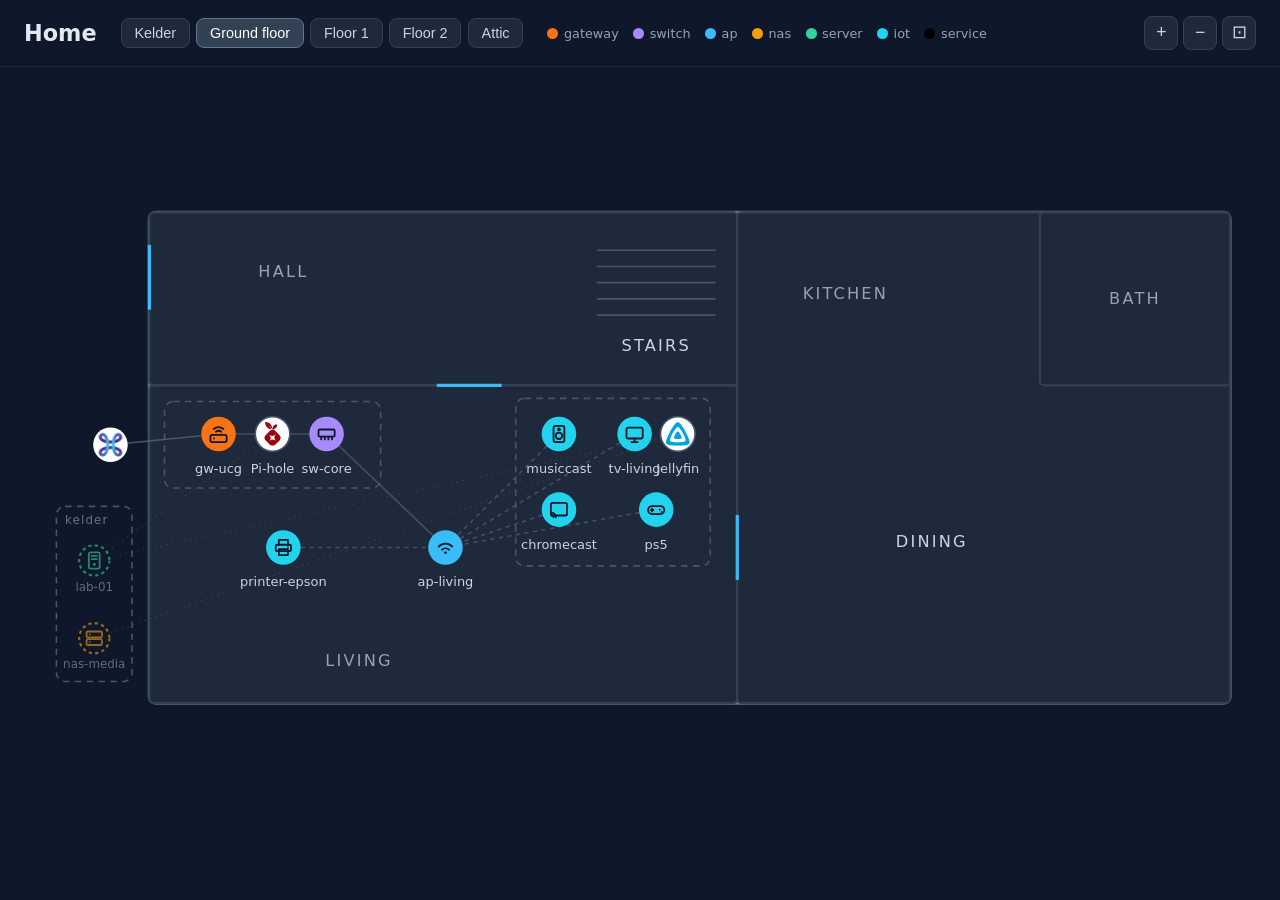
==== commit 7409bacc: "publish homelab visualizer: lab-01 guest box, docker-01 stack, tooltips" ====
--- a/homelab/index.html
+++ b/homelab/index.html
@@ -1,23 +1,29 @@
-<!DOCTYPE html><html lang="en"> <head><meta charset="utf-8"><meta name="viewport" content="width=device-width, initial-scale=1"><link rel="icon" type="image/svg+xml" href="/homelab/favicon.svg"><link rel="icon" type="image/png" sizes="32x32" href="/homelab/favicon.png"><link rel="apple-touch-icon" href="/homelab/apple-touch-icon.png"><title>Home</title><link rel="stylesheet" href="/homelab/_astro/index.CfMzw71U.css"><script type="module" src="/homelab/_astro/hoisted.DiRbR7l3.js"></script></head> <body data-base="/homelab/"> <header> <h1>Home</h1> <nav class="floor-switch"> <button class="floor-btn" data-target-floor="kelder">Kelder</button><button class="floor-btn" data-target-floor="ground">Ground floor</button><button class="floor-btn" data-target-floor="fl1">Floor 1</button><button class="floor-btn" data-target-floor="fl2">Floor 2</button><button class="floor-btn" data-target-floor="attic">Attic</button> </nav> <div class="legend"> <span class="legend-item"><i style="background:#f97316"></i>gateway</span><span class="legend-item"><i style="background:#a78bfa"></i>switch</span><span class="legend-item"><i style="background:#38bdf8"></i>ap</span><span class="legend-item"><i style="background:#f59e0b"></i>nas</span><span class="legend-item"><i style="background:#34d399"></i>host</span><span class="legend-item"><i style="background:#22d3ee"></i>iot</span><span class="legend-item"><i style="background:#94a3b8"></i>service</span> </div> <div class="zoom-ctrls"> <button id="zoom-in" aria-label="Zoom in">+</button> <button id="zoom-out" aria-label="Zoom out">−</button> <button id="zoom-reset" aria-label="Fit">⊡</button> </div> </header> <main id="stage"> <div class="floor-layer" data-floor="kelder"><svg viewBox="0 0 1300 560" class="floor-svg" xmlns="http://www.w3.org/2000/svg" font-family="system-ui, sans-serif">
-  <rect width="1300" height="560" fill="#0f172a"/>
+<!DOCTYPE html><html lang="en"> <head><meta charset="utf-8"><meta name="viewport" content="width=device-width, initial-scale=1"><link rel="icon" type="image/svg+xml" href="/homelab/favicon.svg"><link rel="icon" type="image/png" sizes="32x32" href="/homelab/favicon.png"><link rel="apple-touch-icon" href="/homelab/apple-touch-icon.png"><title>Home</title><link rel="stylesheet" href="/homelab/_astro/index.CP1q6kQH.css"><script type="module" src="/homelab/_astro/hoisted.Chaafr2R.js"></script></head> <body data-base="/homelab/"> <header> <h1>Home</h1> <nav class="floor-switch"> <button class="floor-btn" data-target-floor="kelder">Kelder</button><button class="floor-btn" data-target-floor="ground">Ground floor</button><button class="floor-btn" data-target-floor="fl1">Floor 1</button><button class="floor-btn" data-target-floor="fl2">Floor 2</button><button class="floor-btn" data-target-floor="attic">Attic</button> </nav> <div class="legend"> <span class="legend-item"><i style="background:#f97316"></i>gateway</span><span class="legend-item"><i style="background:#a78bfa"></i>switch</span><span class="legend-item"><i style="background:#38bdf8"></i>ap</span><span class="legend-item"><i style="background:#f59e0b"></i>nas</span><span class="legend-item"><i style="background:#34d399"></i>server</span><span class="legend-item"><i style="background:#22d3ee"></i>iot</span><span class="legend-item"><i style="background:#000000"></i>service</span> </div> <div class="zoom-ctrls"> <button id="zoom-in" aria-label="Zoom in">+</button> <button id="zoom-out" aria-label="Zoom out">−</button> <button id="zoom-reset" aria-label="Fit">⊡</button> </div> </header> <main id="stage"> <div class="floor-layer" data-floor="kelder"><svg viewBox="-60 0 1140 560" class="floor-svg" xmlns="http://www.w3.org/2000/svg" font-family="system-ui, sans-serif">
+  <rect x="-60" y="0" width="1140" height="560" fill="#0f172a"/>
   <rect x="56" y="50" width="1000" height="454" rx="6" fill="none" stroke="#64748b" stroke-width="3"/>
   <rect x="56" y="50" width="1000" height="454" rx="4" fill="#1e293b" stroke="#334155" stroke-width="2"/>
-  <text x="300" y="470" fill="#94a3b8" font-size="15" letter-spacing="2" text-anchor="middle">NETWORK</text>
+  <text x="300" y="470" fill="#94a3b8" font-size="15" letter-spacing="2" text-anchor="middle"></text>
   <line x1="880" y1="90" x2="1020" y2="90" stroke="#475569" stroke-width="1.5"/>
   <line x1="880" y1="110" x2="1020" y2="110" stroke="#475569" stroke-width="1.5"/>
   <line x1="880" y1="130" x2="1020" y2="130" stroke="#475569" stroke-width="1.5"/>
   <line x1="880" y1="150" x2="1020" y2="150" stroke="#475569" stroke-width="1.5"/>
   <line x1="880" y1="170" x2="1020" y2="170" stroke="#475569" stroke-width="1.5"/>
+  <rect class="group-box" x="-44" y="168" width="92" height="104" rx="8" fill="none" stroke="#475569" stroke-width="1.5" stroke-dasharray="6 5"/>
+  <text x="-36" y="184" fill="#64748b" font-size="11" letter-spacing="1">ground floor</text>
+  <rect class="group-box" x="475" y="100" width="385" height="195" rx="8" fill="none" stroke="#475569" stroke-width="1.5" stroke-dasharray="6 5"/>
+  <rect class="group-box" x="490" y="188" width="360" height="95" rx="8" fill="none" stroke="#475569" stroke-width="1.5" stroke-dasharray="6 5"/>
+  <rect class="group-box" x="460" y="345" width="430" height="140" rx="8" fill="none" stroke="#475569" stroke-width="1.5" stroke-dasharray="6 5"/>
   <text x="950" y="215" fill="#cbd5e1" font-size="15" letter-spacing="2" text-anchor="middle">STAIRS</text>
-  <text x="150" y="100" fill="#cbd5e1" font-size="13" letter-spacing="2" text-anchor="middle">RACK</text>
-<g class="markers"><g class="hl-node" data-host="gw-ucg"><circle cx="150" cy="150" r="16" fill="#f97316"/><g transform="translate(140 140) scale(0.8333)" fill="none" stroke="#0f172a" color="#0f172a" stroke-width="2" stroke-linecap="round" stroke-linejoin="round"><rect x="3" y="13" width="18" height="8" rx="2"/><circle cx="7" cy="17" r="1" fill="currentColor" stroke="none"/><path d="M9 9.5a5 5 0 0 1 6 0"/><path d="M6.5 6.5a9 9 0 0 1 11 0"/></g><text x="150" y="186" text-anchor="middle" font-size="12" fill="#cbd5e1">gw-ucg</text></g><g class="hl-node" data-host="sw-kelder"><circle cx="150" cy="220" r="16" fill="#a78bfa"/><g transform="translate(140 210) scale(0.8333)" fill="none" stroke="#0f172a" color="#0f172a" stroke-width="2" stroke-linecap="round" stroke-linejoin="round"><rect x="3" y="7" width="18" height="8" rx="1.5"/><path d="M6 15v3M10 15v3M14 15v3M18 15v3"/></g><text x="150" y="256" text-anchor="middle" font-size="12" fill="#cbd5e1">sw-kelder</text></g><g class="hl-node" data-host="nas-work"><circle cx="150" cy="360" r="16" fill="#f59e0b"/><g transform="translate(140 350) scale(0.8333)" fill="none" stroke="#0f172a" color="#0f172a" stroke-width="2" stroke-linecap="round" stroke-linejoin="round"><rect x="3.5" y="4.5" width="17" height="6.5" rx="1.5"/><rect x="3.5" y="13" width="17" height="6.5" rx="1.5"/><circle cx="7" cy="7.75" r="1" fill="currentColor" stroke="none"/><circle cx="7" cy="16.25" r="1" fill="currentColor" stroke="none"/></g><text x="150" y="396" text-anchor="middle" font-size="12" fill="#cbd5e1">nas-work</text></g><g class="hl-node" data-host="nas-media"><circle cx="150" cy="430" r="16" fill="#f59e0b"/><g transform="translate(140 420) scale(0.8333)" fill="none" stroke="#0f172a" color="#0f172a" stroke-width="2" stroke-linecap="round" stroke-linejoin="round"><rect x="3.5" y="4.5" width="17" height="6.5" rx="1.5"/><rect x="3.5" y="13" width="17" height="6.5" rx="1.5"/><circle cx="7" cy="7.75" r="1" fill="currentColor" stroke="none"/><circle cx="7" cy="16.25" r="1" fill="currentColor" stroke="none"/></g><text x="150" y="466" text-anchor="middle" font-size="12" fill="#cbd5e1">nas-media</text></g><g class="hl-node" data-host="lab-01"><circle cx="150" cy="290" r="16" fill="#34d399"/><g transform="translate(140 280) scale(0.8333)" fill="none" stroke="#0f172a" color="#0f172a" stroke-width="2" stroke-linecap="round" stroke-linejoin="round"><rect x="6" y="3" width="12" height="18" rx="2"/><path d="M9 7h6M9 10.5h6"/><circle cx="12" cy="16.5" r="1.6" fill="currentColor" stroke="none"/></g><text x="150" y="326" text-anchor="middle" font-size="12" fill="#cbd5e1">lab-01</text></g></g></svg></div><div class="floor-layer" data-floor="ground"><svg viewBox="0 0 1300 560" class="floor-svg" xmlns="http://www.w3.org/2000/svg" font-family="system-ui, sans-serif">
-  <rect width="1300" height="560" fill="#0f172a"/>
-  <rect x="16" y="50" width="28" height="454" rx="4" fill="#1f2937"/>
-  <text x="30" y="277" fill="#64748b" font-size="15" letter-spacing="6" text-anchor="middle" transform="rotate(-90 30 277)">STREET</text>
-  <rect x="1080" y="50" width="190" height="454" rx="8" fill="#0e2a1a" stroke="#1f5135" stroke-width="1.5"/>
-  <text x="1175" y="72" fill="#4ade80" font-size="14" letter-spacing="4" text-anchor="middle">GARDEN</text>
-  <circle cx="1175" cy="360" r="36" fill="#14532d"/>
-  <circle cx="1175" cy="360" r="21" fill="#166534"/>
+<g class="links"><line class="conn" data-a="nas-work" data-b="sw-kelder" x1="340" y1="340" x2="150" y2="220" stroke="#64748b" stroke-width="1.5" opacity="0.5"/><line class="conn" data-a="nas-media" data-b="sw-kelder" x1="340" y1="430" x2="150" y2="220" stroke="#64748b" stroke-width="1.5" opacity="0.5"/><line class="conn" data-a="lab-01" data-b="sw-kelder" x1="340" y1="150" x2="150" y2="220" stroke="#64748b" stroke-width="1.5" opacity="0.5"/><line class="conn" data-a="sw-kelder" data-b="sw-core" x1="150" y1="220" x2="2" y2="220" stroke="#64748b" stroke-width="1.5" opacity="0.5"/><g class="hl-ghost" data-node="sw-core" data-cx="2" data-cy="220"><g class="ghost" opacity="0.6"><title>Ubiquiti (USW Flex Mini)</title><circle class="ring" cx="2" cy="220" r="14" fill="none" pointer-events="all" stroke="#a78bfa" stroke-width="2" stroke-dasharray="3 3"/><g transform="translate(-8 210) scale(0.8333)" fill="none" stroke="#a78bfa" color="#a78bfa" stroke-width="2" stroke-linecap="round" stroke-linejoin="round"><rect x="3" y="7" width="18" height="8" rx="1.5"/><path d="M6 15v3M10 15v3M14 15v3M18 15v3"/></g><text x="2" y="248" text-anchor="middle" font-size="11" fill="#94a3b8">sw-core</text></g></g></g><g class="markers"><g class="hl-node" data-host="sw-kelder" data-node="sw-kelder" data-cx="150" data-cy="220"><title>Ubiquiti (USW Flex Mini)</title><circle class="ring" cx="150" cy="220" r="16" fill="#a78bfa"/><g transform="translate(140 210) scale(0.8333)" fill="none" stroke="#0f172a" color="#0f172a" stroke-width="2" stroke-linecap="round" stroke-linejoin="round"><rect x="3" y="7" width="18" height="8" rx="1.5"/><path d="M6 15v3M10 15v3M14 15v3M18 15v3"/></g><text x="150" y="256" text-anchor="middle" font-size="12" fill="#cbd5e1">sw-kelder</text></g><g class="hl-node" data-host="nas-work" data-node="nas-work" data-cx="340" data-cy="340"><title>Synology (DS220+)</title><circle class="ring" cx="340" cy="340" r="16" fill="#f59e0b"/><g transform="translate(330 330) scale(0.8333)" fill="none" stroke="#0f172a" color="#0f172a" stroke-width="2" stroke-linecap="round" stroke-linejoin="round"><rect x="3.5" y="4.5" width="17" height="6.5" rx="1.5"/><rect x="3.5" y="13" width="17" height="6.5" rx="1.5"/><circle cx="7" cy="7.75" r="1" fill="currentColor" stroke="none"/><circle cx="7" cy="16.25" r="1" fill="currentColor" stroke="none"/></g><text x="340" y="376" text-anchor="middle" font-size="12" fill="#cbd5e1">nas-work</text></g><g class="hl-node" data-host="nas-media" data-node="nas-media" data-cx="340" data-cy="430"><title>Synology (DS916+)</title><circle class="ring" cx="340" cy="430" r="16" fill="#f59e0b"/><g transform="translate(330 420) scale(0.8333)" fill="none" stroke="#0f172a" color="#0f172a" stroke-width="2" stroke-linecap="round" stroke-linejoin="round"><rect x="3.5" y="4.5" width="17" height="6.5" rx="1.5"/><rect x="3.5" y="13" width="17" height="6.5" rx="1.5"/><circle cx="7" cy="7.75" r="1" fill="currentColor" stroke="none"/><circle cx="7" cy="16.25" r="1" fill="currentColor" stroke="none"/></g><text x="340" y="466" text-anchor="middle" font-size="12" fill="#cbd5e1">nas-media</text></g><g class="hl-node" data-host="lab-01" data-node="lab-01" data-cx="340" data-cy="150"><title>Lenovo (ThinkCentre neo 50q Gen 5)</title><circle class="ring" cx="340" cy="150" r="16" fill="#34d399"/><g transform="translate(330 140) scale(0.8333)" fill="none" stroke="#0f172a" color="#0f172a" stroke-width="2" stroke-linecap="round" stroke-linejoin="round"><rect x="6" y="3" width="12" height="18" rx="2"/><path d="M9 7h6M9 10.5h6"/><circle cx="12" cy="16.5" r="1.6" fill="currentColor" stroke="none"/></g><text x="340" y="186" text-anchor="middle" font-size="12" fill="#cbd5e1">lab-01</text></g><line class="conn" data-a="Radarr" data-b="nas-media" x1="504.583713445921" y1="384.2823018205775" x2="355.416286554079" y2="425.7176981794225" stroke="#64748b" stroke-width="1" stroke-dasharray="0.5 5" stroke-linecap="round" opacity="0.35"/><g class="hl-svc" data-host="nas-media" data-service="Radarr" data-node="Radarr" data-cx="520" data-cy="380"><title>Radarr</title><circle class="ring" cx="520" cy="380" r="16" fill="#fff" stroke="#475569" stroke-width="1.5"/><image href="/homelab/logos/radarr.svg" x="509" y="369" width="22" height="22" preserveAspectRatio="xMidYMid meet"/><text x="520" y="416" text-anchor="middle" font-size="12" fill="#cbd5e1">Radarr</text></g><line class="conn" data-a="Sonarr" data-b="nas-media" x1="604.2491587918643" y1="382.81265021573853" x2="355.75084120813574" y2="427.18734978426147" stroke="#64748b" stroke-width="1" stroke-dasharray="0.5 5" stroke-linecap="round" opacity="0.35"/><g class="hl-svc" data-host="nas-media" data-service="Sonarr" data-node="Sonarr" data-cx="620" data-cy="380"><title>Sonarr</title><circle class="ring" cx="620" cy="380" r="16" fill="#fff" stroke="#475569" stroke-width="1.5"/><image href="/homelab/logos/sonarr.svg" x="609" y="369" width="22" height="22" preserveAspectRatio="xMidYMid meet"/><text x="620" y="416" text-anchor="middle" font-size="12" fill="#cbd5e1">Sonarr</text></g><line class="conn" data-a="Prowlarr" data-b="nas-media" x1="704.1367312713193" y1="382.0872722011422" x2="355.8632687286807" y2="427.9127277988578" stroke="#64748b" stroke-width="1" stroke-dasharray="0.5 5" stroke-linecap="round" opacity="0.35"/><g class="hl-svc" data-host="nas-media" data-service="Prowlarr" data-node="Prowlarr" data-cx="720" data-cy="380"><title>Prowlarr</title><circle class="ring" cx="720" cy="380" r="16" fill="#fff" stroke="#475569" stroke-width="1.5"/><image href="/homelab/logos/prowlarr.svg" x="709" y="369" width="22" height="22" preserveAspectRatio="xMidYMid meet"/><text x="720" y="416" text-anchor="middle" font-size="12" fill="#cbd5e1">Prowlarr</text></g><line class="conn" data-a="Bazarr" data-b="nas-media" x1="804.0861054577475" y1="381.6576973481513" x2="355.9138945422524" y2="428.3423026518487" stroke="#64748b" stroke-width="1" stroke-dasharray="0.5 5" stroke-linecap="round" opacity="0.35"/><g class="hl-svc" data-host="nas-media" data-service="Bazarr" data-node="Bazarr" data-cx="820" data-cy="380"><title>Bazarr</title><circle class="ring" cx="820" cy="380" r="16" fill="#fff" stroke="#475569" stroke-width="1.5"/><image href="/homelab/logos/bazarr.svg" x="809" y="369" width="22" height="22" preserveAspectRatio="xMidYMid meet"/><text x="820" y="416" text-anchor="middle" font-size="12" fill="#cbd5e1">Bazarr</text></g><line class="conn" data-a="Transmission" data-b="nas-media" x1="554.0037793788174" y1="434.6522560734526" x2="355.99622062118266" y2="430.3477439265474" stroke="#64748b" stroke-width="1" stroke-dasharray="0.5 5" stroke-linecap="round" opacity="0.35"/><g class="hl-svc" data-host="nas-media" data-service="Transmission" data-node="Transmission" data-cx="570" data-cy="435"><title>Transmission</title><circle class="ring" cx="570" cy="435" r="16" fill="#fff" stroke="#475569" stroke-width="1.5"/><image href="/homelab/logos/transmission.svg" x="559" y="424" width="22" height="22" preserveAspectRatio="xMidYMid meet"/><text x="570" y="471" text-anchor="middle" font-size="12" fill="#cbd5e1">Transmission</text></g><line class="conn" data-a="Ombi" data-b="nas-media" x1="654.0018362311416" y1="434.7576035792597" x2="355.9981637688584" y2="430.2423964207403" stroke="#64748b" stroke-width="1" stroke-dasharray="0.5 5" stroke-linecap="round" opacity="0.35"/><g class="hl-svc" data-host="nas-media" data-service="Ombi" data-node="Ombi" data-cx="670" data-cy="435"><title>Ombi</title><circle class="ring" cx="670" cy="435" r="16" fill="#fff" stroke="#475569" stroke-width="1.5"/><image href="/homelab/logos/ombi.svg" x="659" y="424" width="22" height="22" preserveAspectRatio="xMidYMid meet"/><text x="670" y="471" text-anchor="middle" font-size="12" fill="#cbd5e1">Ombi</text></g><line class="conn" data-a="Heimdall" data-b="nas-media" x1="754.0010815560901" y1="434.8139660646057" x2="355.99891844390993" y2="430.1860339353943" stroke="#64748b" stroke-width="1" stroke-dasharray="0.5 5" stroke-linecap="round" opacity="0.35"/><g class="hl-svc" data-host="nas-media" data-service="Heimdall" data-node="Heimdall" data-cx="770" data-cy="435"><title>Heimdall</title><circle class="ring" cx="770" cy="435" r="16" fill="#fff" stroke="#475569" stroke-width="1.5"/><image href="/homelab/logos/heimdall.svg" x="759" y="424" width="22" height="22" preserveAspectRatio="xMidYMid meet"/><text x="770" y="471" text-anchor="middle" font-size="12" fill="#cbd5e1">Heimdall</text></g><line class="conn" data-a="pihole" data-b="lab-01" x1="529.0756058571901" y1="131.55359942856683" x2="355.92439414280983" y2="148.44640057143317" stroke="#64748b" stroke-width="1.5" opacity="0.6"/><a href="https://dns.lan.sangu.be/admin/login" target="_blank" rel="noopener" style="cursor:pointer"><g class="deco" data-node="pihole" data-cx="545" data-cy="130"><title>pihole
+DNS: dns.lan.sangu.be</title><circle class="ring" cx="545" cy="130" r="16" fill="#fff"/><image href="/homelab/logos/pihole.svg" x="533" y="118" width="24" height="24" preserveAspectRatio="xMidYMid meet"/><text x="545" y="162" text-anchor="middle" font-size="12" fill="#94a3b8">CT 100</text><text x="545" y="177" text-anchor="middle" font-size="10" fill="#64748b">dns.lan.sangu.be</text></g></a><line class="conn" data-a="jellyfin" data-b="lab-01" x1="649.0302100812341" y1="130.98275630269328" x2="355.9697899187659" y2="149.01724369730672" stroke="#64748b" stroke-width="1.5" opacity="0.6"/><a href="https://jellyfin.lan.sangu.be/" target="_blank" rel="noopener" style="cursor:pointer"><g class="deco" data-node="jellyfin" data-cx="665" data-cy="130"><title>jellyfin
+DNS: jellyfin.lan.sangu.be</title><circle class="ring" cx="665" cy="130" r="16" fill="#fff"/><image href="/homelab/logos/jellyfin.svg" x="653" y="118" width="24" height="24" preserveAspectRatio="xMidYMid meet"/><text x="665" y="162" text-anchor="middle" font-size="12" fill="#94a3b8">CT 108</text><text x="665" y="177" text-anchor="middle" font-size="10" fill="#64748b">jellyfin.lan.sangu.be</text></g></a><line class="conn" data-a="docker" data-b="lab-01" x1="529.9040154336831" y1="216.6979956645131" x2="355.09598456631693" y2="155.3020043354869" stroke="#64748b" stroke-width="1.5" opacity="0.6"/><g class="deco" data-node="docker" data-cx="545" data-cy="222"><title>docker
+DNS: docker-01.lan.sangu.be</title><circle class="ring" cx="545" cy="222" r="16" fill="#fff"/><image href="/homelab/logos/docker.svg" x="533" y="210" width="24" height="24" preserveAspectRatio="xMidYMid meet"/><text x="545" y="254" text-anchor="middle" font-size="12" fill="#94a3b8">VM 110</text><text x="545" y="269" text-anchor="middle" font-size="10" fill="#64748b">docker-01.lan.sangu.be</text></g><a href="https://homepage.lan.sangu.be" target="_blank" rel="noopener" style="cursor:pointer"><g class="deco" data-node="homepage" data-cx="635" data-cy="222"><title>homepage
+DNS: homepage.lan.sangu.be</title><circle class="ring" cx="635" cy="222" r="16" fill="#fff"/><image href="/homelab/logos/homepage.svg" x="623" y="210" width="24" height="24" preserveAspectRatio="xMidYMid meet"/></g></a><a href="https://traefik.lan.sangu.be" target="_blank" rel="noopener" style="cursor:pointer"><g class="deco" data-node="traefik" data-cx="680" data-cy="222"><title>traefik
+DNS: traefik.lan.sangu.be</title><circle class="ring" cx="680" cy="222" r="16" fill="#fff"/><image href="/homelab/logos/traefik.svg" x="668" y="210" width="24" height="24" preserveAspectRatio="xMidYMid meet"/></g></a><a href="https://vault.lan.sangu.be" target="_blank" rel="noopener" style="cursor:pointer"><g class="deco" data-node="vaultwarden" data-cx="725" data-cy="222"><title>vaultwarden
+DNS: vault.lan.sangu.be</title><circle class="ring" cx="725" cy="222" r="16" fill="#fff"/><image href="/homelab/logos/vaultwarden.svg" x="713" y="210" width="24" height="24" preserveAspectRatio="xMidYMid meet"/></g></a><a href="https://ha.lan.sangu.be" target="_blank" rel="noopener" style="cursor:pointer"><g class="deco" data-node="home-assistant" data-cx="770" data-cy="222"><title>home-assistant
+DNS: ha.lan.sangu.be</title><circle class="ring" cx="770" cy="222" r="16" fill="#fff"/><image href="/homelab/logos/home-assistant.svg" x="758" y="210" width="24" height="24" preserveAspectRatio="xMidYMid meet"/></g></a><a href="https://grafana.lan.sangu.be" target="_blank" rel="noopener" style="cursor:pointer"><g class="deco" data-node="grafana" data-cx="815" data-cy="222"><title>grafana
+DNS: grafana.lan.sangu.be</title><circle class="ring" cx="815" cy="222" r="16" fill="#fff"/><image href="/homelab/logos/grafana.svg" x="803" y="210" width="24" height="24" preserveAspectRatio="xMidYMid meet"/></g></a></g></svg></div><div class="floor-layer" data-floor="ground"><svg viewBox="-60 0 1140 560" class="floor-svg" xmlns="http://www.w3.org/2000/svg" font-family="system-ui, sans-serif">
+  <rect x="-60" y="0" width="1140" height="560" fill="#0f172a"/>
   <rect x="56" y="50" width="1000" height="454" rx="6" fill="none" stroke="#64748b" stroke-width="3"/>
   <rect x="56" y="50" width="544" height="160" rx="4" fill="#1e293b" stroke="#334155" stroke-width="2"/>
   <text x="180" y="110" fill="#94a3b8" font-size="15" letter-spacing="2" text-anchor="middle">HALL</text>
@@ -32,14 +38,18 @@
   <line x1="470" y1="115" x2="580" y2="115" stroke="#475569" stroke-width="1.5"/>
   <line x1="470" y1="130" x2="580" y2="130" stroke="#475569" stroke-width="1.5"/>
   <line x1="470" y1="145" x2="580" y2="145" stroke="#475569" stroke-width="1.5"/>
-  <line x1="44" y1="110" x2="56" y2="110" stroke="#38bdf8" stroke-width="3"/>
-  <line x1="470" y1="210" x2="530" y2="210" stroke="#38bdf8" stroke-width="3"/>
-  <line x1="1056" y1="250" x2="1080" y2="250" stroke="#38bdf8" stroke-width="3" stroke-dasharray="2 4"/>
-  <line x1="1056" y1="400" x2="1080" y2="400" stroke="#38bdf8" stroke-width="3" stroke-dasharray="2 4"/>
+  <line x1="56" y1="80" x2="56" y2="140" stroke="#38bdf8" stroke-width="3"/>
+  <line x1="322" y1="210" x2="382" y2="210" stroke="#38bdf8" stroke-width="3"/>
+  <line x1="600" y1="330" x2="600" y2="390" stroke="#38bdf8" stroke-width="3"/>
+  <rect class="group-box" x="70" y="225" width="200" height="80" rx="8" fill="none" stroke="#475569" stroke-width="1.5" stroke-dasharray="6 5"/>
+  <rect class="group-box" x="395" y="222" width="180" height="155" rx="8" fill="none" stroke="#475569" stroke-width="1.5" stroke-dasharray="6 5"/>
+  <rect class="group-box" x="-30" y="322" width="70" height="162" rx="8" fill="none" stroke="#475569" stroke-width="1.5" stroke-dasharray="6 5"/>
+  <text x="-22" y="338" fill="#64748b" font-size="11" letter-spacing="1">kelder</text>
   <text x="525" y="178" fill="#cbd5e1" font-size="15" letter-spacing="2" text-anchor="middle">STAIRS</text>
   <text x="780" y="360" fill="#cbd5e1" font-size="15" letter-spacing="2" text-anchor="middle">DINING</text>
-<g class="markers"><g class="hl-node" data-host="sw-core"><circle cx="110" cy="255" r="16" fill="#a78bfa"/><g transform="translate(100 245) scale(0.8333)" fill="none" stroke="#0f172a" color="#0f172a" stroke-width="2" stroke-linecap="round" stroke-linejoin="round"><rect x="3" y="7" width="18" height="8" rx="1.5"/><path d="M6 15v3M10 15v3M14 15v3M18 15v3"/></g><text x="110" y="291" text-anchor="middle" font-size="12" fill="#cbd5e1">sw-core</text></g><g class="hl-node" data-host="ap-living"><circle cx="310" cy="255" r="16" fill="#38bdf8"/><g transform="translate(300 245) scale(0.8333)" fill="none" stroke="#0f172a" color="#0f172a" stroke-width="2" stroke-linecap="round" stroke-linejoin="round"><path d="M4.5 11a10.5 10.5 0 0 1 15 0"/><path d="M8 14.5a6 6 0 0 1 8 0"/><circle cx="12" cy="18" r="1.4" fill="currentColor" stroke="none"/></g><text x="310" y="291" text-anchor="middle" font-size="12" fill="#cbd5e1">ap-living</text></g><g class="hl-node" data-host="printer-epson"><circle cx="210" cy="255" r="16" fill="#22d3ee"/><g transform="translate(200 245) scale(0.8333)" fill="none" stroke="#0f172a" color="#0f172a" stroke-width="2" stroke-linecap="round" stroke-linejoin="round"><path d="M7 9V3.5h10V9"/><rect x="3.5" y="9" width="17" height="7" rx="1.5"/><rect x="7" y="14" width="10" height="6.5"/><circle cx="17" cy="12" r="1" fill="currentColor" stroke="none"/></g><text x="210" y="291" text-anchor="middle" font-size="12" fill="#cbd5e1">printer-epson</text></g><g class="hl-node" data-host="musiccast"><circle cx="530" cy="255" r="16" fill="#22d3ee"/><g transform="translate(520 245) scale(0.8333)" fill="none" stroke="#0f172a" color="#0f172a" stroke-width="2" stroke-linecap="round" stroke-linejoin="round"><rect x="6" y="3" width="12" height="18" rx="2"/><circle cx="12" cy="14" r="3.6"/><circle cx="12" cy="7" r="1.1"/></g><text x="530" y="291" text-anchor="middle" font-size="12" fill="#cbd5e1">musiccast</text></g><g class="hl-node" data-host="tv-living"><circle cx="410" cy="255" r="16" fill="#22d3ee"/><g transform="translate(400 245) scale(0.8333)" fill="none" stroke="#0f172a" color="#0f172a" stroke-width="2" stroke-linecap="round" stroke-linejoin="round"><rect x="3" y="5" width="18" height="12" rx="2"/><path d="M8.5 21h7M12 17v4"/></g><text x="410" y="291" text-anchor="middle" font-size="12" fill="#cbd5e1">tv-living</text></g><g class="hl-node" data-host="chromecast"><circle cx="460" cy="325" r="16" fill="#22d3ee"/><g transform="translate(450 315) scale(0.8333)" fill="none" stroke="#0f172a" color="#0f172a" stroke-width="2" stroke-linecap="round" stroke-linejoin="round"><rect x="3" y="4.5" width="18" height="14" rx="2"/><path d="M3 20.5a3 3 0 0 0-3-3M5.5 20.5a5.5 5.5 0 0 0-5.5-5.5" transform="translate(3 0)"/><circle cx="4" cy="19.5" r="0.8" fill="currentColor" stroke="none"/></g><text x="460" y="361" text-anchor="middle" font-size="12" fill="#cbd5e1">chromecast</text></g><g class="hl-node" data-host="ps5"><circle cx="380" cy="325" r="16" fill="#22d3ee"/><g transform="translate(370 315) scale(0.8333)" fill="none" stroke="#0f172a" color="#0f172a" stroke-width="2" stroke-linecap="round" stroke-linejoin="round"><rect x="3" y="8" width="18" height="9" rx="4.5"/><path d="M7.5 11v3M6 12.5h3"/><circle cx="16" cy="12" r="1" fill="currentColor" stroke="none"/><circle cx="18" cy="14.5" r="1" fill="currentColor" stroke="none"/></g><text x="380" y="361" text-anchor="middle" font-size="12" fill="#cbd5e1">ps5</text></g></g></svg></div><div class="floor-layer" data-floor="fl1"><svg viewBox="0 0 1300 560" class="floor-svg" xmlns="http://www.w3.org/2000/svg" font-family="system-ui, sans-serif">
-  <rect width="1300" height="560" fill="#0f172a"/>
+<g class="links"><line class="conn" data-a="sw-core" data-b="gw-ucg" x1="220" y1="255" x2="120" y2="255" stroke="#64748b" stroke-width="1.5" opacity="0.5"/><line class="conn" data-a="ap-living" data-b="sw-core" x1="330" y1="360" x2="220" y2="255" stroke="#64748b" stroke-width="1.5" opacity="0.5"/><line class="conn" data-a="printer-epson" data-b="ap-living" x1="180" y1="360" x2="330" y2="360" stroke="#64748b" stroke-width="1.5" opacity="0.5" stroke-dasharray="4 4"/><line class="conn" data-a="musiccast" data-b="ap-living" x1="435" y1="255" x2="330" y2="360" stroke="#64748b" stroke-width="1.5" opacity="0.5" stroke-dasharray="4 4"/><line class="conn" data-a="tv-living" data-b="ap-living" x1="505" y1="255" x2="330" y2="360" stroke="#64748b" stroke-width="1.5" opacity="0.5" stroke-dasharray="4 4"/><line class="conn" data-a="chromecast" data-b="ap-living" x1="435" y1="325" x2="330" y2="360" stroke="#64748b" stroke-width="1.5" opacity="0.5" stroke-dasharray="4 4"/><line class="conn" data-a="ps5" data-b="ap-living" x1="525" y1="325" x2="330" y2="360" stroke="#64748b" stroke-width="1.5" opacity="0.5" stroke-dasharray="4 4"/></g><g class="markers"><g class="hl-node" data-host="gw-ucg" data-node="gw-ucg" data-cx="120" data-cy="255"><title>Ubiquiti (UCG-Ultra)</title><circle class="ring" cx="120" cy="255" r="16" fill="#f97316"/><g transform="translate(110 245) scale(0.8333)" fill="none" stroke="#0f172a" color="#0f172a" stroke-width="2" stroke-linecap="round" stroke-linejoin="round"><rect x="3" y="13" width="18" height="8" rx="2"/><circle cx="7" cy="17" r="1" fill="currentColor" stroke="none"/><path d="M9 9.5a5 5 0 0 1 6 0"/><path d="M6.5 6.5a9 9 0 0 1 11 0"/></g><text x="120" y="291" text-anchor="middle" font-size="12" fill="#cbd5e1">gw-ucg</text></g><g class="hl-node" data-host="sw-core" data-node="sw-core" data-cx="220" data-cy="255"><title>Ubiquiti (USW Flex Mini)</title><circle class="ring" cx="220" cy="255" r="16" fill="#a78bfa"/><g transform="translate(210 245) scale(0.8333)" fill="none" stroke="#0f172a" color="#0f172a" stroke-width="2" stroke-linecap="round" stroke-linejoin="round"><rect x="3" y="7" width="18" height="8" rx="1.5"/><path d="M6 15v3M10 15v3M14 15v3M18 15v3"/></g><text x="220" y="291" text-anchor="middle" font-size="12" fill="#cbd5e1">sw-core</text></g><g class="hl-node" data-host="ap-living" data-node="ap-living" data-cx="330" data-cy="360"><title>Ubiquiti (UAP-AC-Pro)</title><circle class="ring" cx="330" cy="360" r="16" fill="#38bdf8"/><g transform="translate(320 350) scale(0.8333)" fill="none" stroke="#0f172a" color="#0f172a" stroke-width="2" stroke-linecap="round" stroke-linejoin="round"><path d="M4.5 11a10.5 10.5 0 0 1 15 0"/><path d="M8 14.5a6 6 0 0 1 8 0"/><circle cx="12" cy="18" r="1.4" fill="currentColor" stroke="none"/></g><text x="330" y="396" text-anchor="middle" font-size="12" fill="#cbd5e1">ap-living</text></g><g class="hl-node" data-host="printer-epson" data-node="printer-epson" data-cx="180" data-cy="360"><title>Epson (Expression Premium XP-6100)</title><circle class="ring" cx="180" cy="360" r="16" fill="#22d3ee"/><g transform="translate(170 350) scale(0.8333)" fill="none" stroke="#0f172a" color="#0f172a" stroke-width="2" stroke-linecap="round" stroke-linejoin="round"><path d="M7 9V3.5h10V9"/><rect x="3.5" y="9" width="17" height="7" rx="1.5"/><rect x="7" y="14" width="10" height="6.5"/><circle cx="17" cy="12" r="1" fill="currentColor" stroke="none"/></g><text x="180" y="396" text-anchor="middle" font-size="12" fill="#cbd5e1">printer-epson</text></g><g class="hl-node" data-host="musiccast" data-node="musiccast" data-cx="435" data-cy="255"><title>Yamaha (WX-051)</title><circle class="ring" cx="435" cy="255" r="16" fill="#22d3ee"/><g transform="translate(425 245) scale(0.8333)" fill="none" stroke="#0f172a" color="#0f172a" stroke-width="2" stroke-linecap="round" stroke-linejoin="round"><rect x="6" y="3" width="12" height="18" rx="2"/><circle cx="12" cy="14" r="3.6"/><circle cx="12" cy="7" r="1.1"/></g><text x="435" y="291" text-anchor="middle" font-size="12" fill="#cbd5e1">musiccast</text></g><g class="hl-node" data-host="tv-living" data-node="tv-living" data-cx="505" data-cy="255"><title>LG (50UK6300PLB)</title><circle class="ring" cx="505" cy="255" r="16" fill="#22d3ee"/><g transform="translate(495 245) scale(0.8333)" fill="none" stroke="#0f172a" color="#0f172a" stroke-width="2" stroke-linecap="round" stroke-linejoin="round"><rect x="3" y="5" width="18" height="12" rx="2"/><path d="M8.5 21h7M12 17v4"/></g><text x="505" y="291" text-anchor="middle" font-size="12" fill="#cbd5e1">tv-living</text></g><g class="hl-node" data-host="chromecast" data-node="chromecast" data-cx="435" data-cy="325"><title>Google (Chromecast (2nd gen))</title><circle class="ring" cx="435" cy="325" r="16" fill="#22d3ee"/><g transform="translate(425 315) scale(0.8333)" fill="none" stroke="#0f172a" color="#0f172a" stroke-width="2" stroke-linecap="round" stroke-linejoin="round"><rect x="3" y="4.5" width="18" height="14" rx="2"/><path d="M3 20.5a3 3 0 0 0-3-3M5.5 20.5a5.5 5.5 0 0 0-5.5-5.5" transform="translate(3 0)"/><circle cx="4" cy="19.5" r="0.8" fill="currentColor" stroke="none"/></g><text x="435" y="361" text-anchor="middle" font-size="12" fill="#cbd5e1">chromecast</text></g><g class="hl-node" data-host="ps5" data-node="ps5" data-cx="525" data-cy="325"><title>Sony (PlayStation 5)</title><circle class="ring" cx="525" cy="325" r="16" fill="#22d3ee"/><g transform="translate(515 315) scale(0.8333)" fill="none" stroke="#0f172a" color="#0f172a" stroke-width="2" stroke-linecap="round" stroke-linejoin="round"><rect x="3" y="8" width="18" height="9" rx="4.5"/><path d="M7.5 11v3M6 12.5h3"/><circle cx="16" cy="12" r="1" fill="currentColor" stroke="none"/><circle cx="18" cy="14.5" r="1" fill="currentColor" stroke="none"/></g><text x="525" y="361" text-anchor="middle" font-size="12" fill="#cbd5e1">ps5</text></g><g class="hl-ghost" data-host="lab-01" data-node="lab-01" data-cx="5" data-cy="372"><g class="ghost" opacity="0.6"><title>Lenovo (ThinkCentre neo 50q Gen 5)</title><circle class="ring" cx="5" cy="372" r="14" fill="none" pointer-events="all" stroke="#34d399" stroke-width="2" stroke-dasharray="3 3"/><g transform="translate(-5 362) scale(0.8333)" fill="none" stroke="#34d399" color="#34d399" stroke-width="2" stroke-linecap="round" stroke-linejoin="round"><rect x="6" y="3" width="12" height="18" rx="2"/><path d="M9 7h6M9 10.5h6"/><circle cx="12" cy="16.5" r="1.6" fill="currentColor" stroke="none"/></g><text x="5" y="400" text-anchor="middle" font-size="11" fill="#94a3b8">lab-01</text></g></g><g class="hl-ghost" data-host="nas-media" data-node="nas-media" data-cx="5" data-cy="444"><g class="ghost" opacity="0.6"><title>Synology (DS916+)</title><circle class="ring" cx="5" cy="444" r="14" fill="none" pointer-events="all" stroke="#f59e0b" stroke-width="2" stroke-dasharray="3 3"/><g transform="translate(-5 434) scale(0.8333)" fill="none" stroke="#f59e0b" color="#f59e0b" stroke-width="2" stroke-linecap="round" stroke-linejoin="round"><rect x="3.5" y="4.5" width="17" height="6.5" rx="1.5"/><rect x="3.5" y="13" width="17" height="6.5" rx="1.5"/><circle cx="7" cy="7.75" r="1" fill="currentColor" stroke="none"/><circle cx="7" cy="16.25" r="1" fill="currentColor" stroke="none"/></g><text x="5" y="472" text-anchor="middle" font-size="11" fill="#94a3b8">nas-media</text></g></g><line class="conn" data-a="Jellyfin" data-b="lab-01" x1="529.3628297595712" y1="258.3880535520929" x2="18.68252396037516" y2="369.0354531419187" stroke="#64748b" stroke-width="1" stroke-dasharray="0.5 5" stroke-linecap="round" opacity="0.35"/><line class="conn" data-a="Jellyfin" data-b="nas-media" x1="529.8982662981438" y1="260.2856067956497" x2="18.214016989124246" y2="439.3750940538065" stroke="#64748b" stroke-width="1" stroke-dasharray="0.5 5" stroke-linecap="round" opacity="0.35"/><g class="hl-svc" data-host="lab-01" data-service="Jellyfin" data-node="Jellyfin" data-cx="545" data-cy="255"><title>Jellyfin</title><circle class="ring" cx="545" cy="255" r="16" fill="#fff" stroke="#475569" stroke-width="1.5"/><image href="/homelab/logos/jellyfin.svg" x="534" y="244" width="22" height="22" preserveAspectRatio="xMidYMid meet"/><text x="545" y="291" text-anchor="middle" font-size="12" fill="#cbd5e1">Jellyfin</text></g><line class="conn" data-a="Pi-hole" data-b="lab-01" x1="156.94827374279538" y1="264.25486043692695" x2="16.42026047505405" y2="363.90199711768895" stroke="#64748b" stroke-width="1" stroke-dasharray="0.5 5" stroke-linecap="round" opacity="0.35"/><g class="hl-svc" data-host="lab-01" data-service="Pi-hole" data-node="Pi-hole" data-cx="170" data-cy="255"><title>Pi-hole</title><circle class="ring" cx="170" cy="255" r="16" fill="#fff" stroke="#475569" stroke-width="1.5"/><image href="/homelab/logos/pihole.svg" x="159" y="244" width="22" height="22" preserveAspectRatio="xMidYMid meet"/><text x="170" y="291" text-anchor="middle" font-size="12" fill="#cbd5e1">Pi-hole</text></g><line class="conn" data-a="proximus" data-b="gw-ucg" x1="35.920595043359825" y1="263.40794049566404" x2="104.07940495664018" y2="256.59205950433596" stroke="#64748b" stroke-width="1.5" opacity="0.6"/><a href="https://www.proximus.be/myproximus" target="_blank" rel="noopener" style="cursor:pointer"><g class="deco" data-node="proximus" data-cx="20" data-cy="265"><title>proximus
+DNS: www.proximus.be</title><circle class="ring" cx="20" cy="265" r="16" fill="#fff"/><image href="/homelab/logos/proximus-logo.png" x="7" y="252" width="26" height="26" preserveAspectRatio="xMidYMid meet"/></g></a></g></svg></div><div class="floor-layer" data-floor="fl1"><svg viewBox="-60 0 1140 560" class="floor-svg" xmlns="http://www.w3.org/2000/svg" font-family="system-ui, sans-serif">
+  <rect x="-60" y="0" width="1140" height="560" fill="#0f172a"/>
   <rect x="56" y="50" width="1000" height="454" rx="6" fill="none" stroke="#64748b" stroke-width="3"/>
   <rect x="56" y="50" width="360" height="454" rx="4" fill="#1e293b" stroke="#334155" stroke-width="2"/>
   <text x="200" y="260" fill="#94a3b8" font-size="15" letter-spacing="2" text-anchor="middle">BUREAU</text>
@@ -54,9 +64,11 @@
   <line x1="470" y1="175" x2="640" y2="175" stroke="#475569" stroke-width="1.5"/>
   <line x1="470" y1="190" x2="640" y2="190" stroke="#475569" stroke-width="1.5"/>
   <line x1="470" y1="205" x2="640" y2="205" stroke="#475569" stroke-width="1.5"/>
+  <rect class="group-box" x="-44" y="178" width="92" height="104" rx="8" fill="none" stroke="#475569" stroke-width="1.5" stroke-dasharray="6 5"/>
+  <text x="-36" y="194" fill="#64748b" font-size="11" letter-spacing="1">ground floor</text>
   <text x="200" y="295" fill="#cbd5e1" font-size="12" letter-spacing="2" text-anchor="middle">CARO</text>
-<g class="markers"><g class="hl-node" data-host="sw-fl1"><circle cx="120" cy="230" r="16" fill="#a78bfa"/><g transform="translate(110 220) scale(0.8333)" fill="none" stroke="#0f172a" color="#0f172a" stroke-width="2" stroke-linecap="round" stroke-linejoin="round"><rect x="3" y="7" width="18" height="8" rx="1.5"/><path d="M6 15v3M10 15v3M14 15v3M18 15v3"/></g><text x="120" y="266" text-anchor="middle" font-size="12" fill="#cbd5e1">sw-fl1</text></g><g class="hl-node" data-host="ap-fl1"><circle cx="120" cy="150" r="16" fill="#38bdf8"/><g transform="translate(110 140) scale(0.8333)" fill="none" stroke="#0f172a" color="#0f172a" stroke-width="2" stroke-linecap="round" stroke-linejoin="round"><path d="M4.5 11a10.5 10.5 0 0 1 15 0"/><path d="M8 14.5a6 6 0 0 1 8 0"/><circle cx="12" cy="18" r="1.4" fill="currentColor" stroke="none"/></g><text x="120" y="186" text-anchor="middle" font-size="12" fill="#cbd5e1">ap-fl1</text></g><g class="hl-node" data-host="ac-fl1-bedroom"><circle cx="520" cy="300" r="16" fill="#22d3ee"/><g transform="translate(510 290) scale(0.8333)" fill="none" stroke="#0f172a" color="#0f172a" stroke-width="2" stroke-linecap="round" stroke-linejoin="round"><rect x="3" y="6" width="18" height="7" rx="2.5"/><path d="M6 16.5c1 1 2.2 1 3.2 0M10.4 16.5c1 1 2.2 1 3.2 0M14.8 16.5c1 1 2.2 1 3.2 0"/></g><text x="520" y="336" text-anchor="middle" font-size="12" fill="#cbd5e1">ac-fl1-bedroom</text></g><g class="hl-node" data-host="ac-fl1-bureau"><circle cx="360" cy="110" r="16" fill="#22d3ee"/><g transform="translate(350 100) scale(0.8333)" fill="none" stroke="#0f172a" color="#0f172a" stroke-width="2" stroke-linecap="round" stroke-linejoin="round"><rect x="3" y="6" width="18" height="7" rx="2.5"/><path d="M6 16.5c1 1 2.2 1 3.2 0M10.4 16.5c1 1 2.2 1 3.2 0M14.8 16.5c1 1 2.2 1 3.2 0"/></g><text x="360" y="146" text-anchor="middle" font-size="12" fill="#cbd5e1">ac-fl1-bureau</text></g></g></svg></div><div class="floor-layer" data-floor="fl2"><svg viewBox="0 0 1300 560" class="floor-svg" xmlns="http://www.w3.org/2000/svg" font-family="system-ui, sans-serif">
-  <rect width="1300" height="560" fill="#0f172a"/>
+<g class="links"><line class="conn" data-a="ap-fl1" data-b="sw-fl1" x1="120" y1="150" x2="120" y2="230" stroke="#64748b" stroke-width="1.5" opacity="0.5"/><line class="conn" data-a="ac-fl1-bedroom" data-b="ap-fl1" x1="520" y1="300" x2="120" y2="150" stroke="#64748b" stroke-width="1.5" opacity="0.5" stroke-dasharray="4 4"/><line class="conn" data-a="ac-fl1-bureau" data-b="ap-fl1" x1="360" y1="110" x2="120" y2="150" stroke="#64748b" stroke-width="1.5" opacity="0.5" stroke-dasharray="4 4"/><line class="conn" data-a="sw-fl1" data-b="sw-core" x1="120" y1="230" x2="2" y2="230" stroke="#64748b" stroke-width="1.5" opacity="0.5"/><g class="hl-ghost" data-node="sw-core" data-cx="2" data-cy="230"><g class="ghost" opacity="0.6"><title>Ubiquiti (USW Flex Mini)</title><circle class="ring" cx="2" cy="230" r="14" fill="none" pointer-events="all" stroke="#a78bfa" stroke-width="2" stroke-dasharray="3 3"/><g transform="translate(-8 220) scale(0.8333)" fill="none" stroke="#a78bfa" color="#a78bfa" stroke-width="2" stroke-linecap="round" stroke-linejoin="round"><rect x="3" y="7" width="18" height="8" rx="1.5"/><path d="M6 15v3M10 15v3M14 15v3M18 15v3"/></g><text x="2" y="258" text-anchor="middle" font-size="11" fill="#94a3b8">sw-core</text></g></g></g><g class="markers"><g class="hl-node" data-host="sw-fl1" data-node="sw-fl1" data-cx="120" data-cy="230"><title>Ubiquiti (USW Flex Mini)</title><circle class="ring" cx="120" cy="230" r="16" fill="#a78bfa"/><g transform="translate(110 220) scale(0.8333)" fill="none" stroke="#0f172a" color="#0f172a" stroke-width="2" stroke-linecap="round" stroke-linejoin="round"><rect x="3" y="7" width="18" height="8" rx="1.5"/><path d="M6 15v3M10 15v3M14 15v3M18 15v3"/></g><text x="120" y="266" text-anchor="middle" font-size="12" fill="#cbd5e1">sw-fl1</text></g><g class="hl-node" data-host="ap-fl1" data-node="ap-fl1" data-cx="120" data-cy="150"><title>Ubiquiti (UAP-FlexHD)</title><circle class="ring" cx="120" cy="150" r="16" fill="#38bdf8"/><g transform="translate(110 140) scale(0.8333)" fill="none" stroke="#0f172a" color="#0f172a" stroke-width="2" stroke-linecap="round" stroke-linejoin="round"><path d="M4.5 11a10.5 10.5 0 0 1 15 0"/><path d="M8 14.5a6 6 0 0 1 8 0"/><circle cx="12" cy="18" r="1.4" fill="currentColor" stroke="none"/></g><text x="120" y="186" text-anchor="middle" font-size="12" fill="#cbd5e1">ap-fl1</text></g><g class="hl-node" data-host="ac-fl1-bedroom" data-node="ac-fl1-bedroom" data-cx="520" data-cy="300"><title>Daikin (FTXA25C2V1BW)</title><circle class="ring" cx="520" cy="300" r="16" fill="#22d3ee"/><g transform="translate(510 290) scale(0.8333)" fill="none" stroke="#0f172a" color="#0f172a" stroke-width="2" stroke-linecap="round" stroke-linejoin="round"><rect x="3" y="6" width="18" height="7" rx="2.5"/><path d="M6 16.5c1 1 2.2 1 3.2 0M10.4 16.5c1 1 2.2 1 3.2 0M14.8 16.5c1 1 2.2 1 3.2 0"/></g><text x="520" y="336" text-anchor="middle" font-size="12" fill="#cbd5e1">ac-fl1-bedroom</text></g><g class="hl-node" data-host="ac-fl1-bureau" data-node="ac-fl1-bureau" data-cx="360" data-cy="110"><title>Daikin (FTXA25C2V1BW)</title><circle class="ring" cx="360" cy="110" r="16" fill="#22d3ee"/><g transform="translate(350 100) scale(0.8333)" fill="none" stroke="#0f172a" color="#0f172a" stroke-width="2" stroke-linecap="round" stroke-linejoin="round"><rect x="3" y="6" width="18" height="7" rx="2.5"/><path d="M6 16.5c1 1 2.2 1 3.2 0M10.4 16.5c1 1 2.2 1 3.2 0M14.8 16.5c1 1 2.2 1 3.2 0"/></g><text x="360" y="146" text-anchor="middle" font-size="12" fill="#cbd5e1">ac-fl1-bureau</text></g></g></svg></div><div class="floor-layer" data-floor="fl2"><svg viewBox="-60 0 1140 560" class="floor-svg" xmlns="http://www.w3.org/2000/svg" font-family="system-ui, sans-serif">
+  <rect x="-60" y="0" width="1140" height="560" fill="#0f172a"/>
   <rect x="56" y="50" width="1000" height="454" rx="6" fill="none" stroke="#64748b" stroke-width="3"/>
   <rect x="56" y="50" width="500" height="454" rx="4" fill="#1e293b" stroke="#334155" stroke-width="2"/>
   <text x="220" y="270" fill="#94a3b8" font-size="15" letter-spacing="2" text-anchor="middle">BEDROOM</text>
@@ -74,10 +86,12 @@
   <line x1="600" y1="335" x2="710" y2="335" stroke="#475569" stroke-width="1.5"/>
   <line x1="600" y1="346.6666666666667" x2="710" y2="346.6666666666667" stroke="#475569" stroke-width="1.5"/>
   <line x1="600" y1="358.3333333333333" x2="710" y2="358.3333333333333" stroke="#475569" stroke-width="1.5"/>
+  <rect class="group-box" x="-44" y="178" width="92" height="104" rx="8" fill="none" stroke="#475569" stroke-width="1.5" stroke-dasharray="6 5"/>
+  <text x="-36" y="194" fill="#64748b" font-size="11" letter-spacing="1">floor 1</text>
   <text x="655" y="410" fill="#cbd5e1" font-size="11" letter-spacing="2" text-anchor="middle">to attic</text>
   <text x="1010" y="470" fill="#cbd5e1" font-size="12" letter-spacing="2" text-anchor="middle">ME</text>
-<g class="markers"><g class="hl-node" data-host="sw-fl2"><circle cx="120" cy="230" r="16" fill="#a78bfa"/><g transform="translate(110 220) scale(0.8333)" fill="none" stroke="#0f172a" color="#0f172a" stroke-width="2" stroke-linecap="round" stroke-linejoin="round"><rect x="3" y="7" width="18" height="8" rx="1.5"/><path d="M6 15v3M10 15v3M14 15v3M18 15v3"/></g><text x="120" y="266" text-anchor="middle" font-size="12" fill="#cbd5e1">sw-fl2</text></g><g class="hl-node" data-host="ap-fl2"><circle cx="120" cy="150" r="16" fill="#38bdf8"/><g transform="translate(110 140) scale(0.8333)" fill="none" stroke="#0f172a" color="#0f172a" stroke-width="2" stroke-linecap="round" stroke-linejoin="round"><path d="M4.5 11a10.5 10.5 0 0 1 15 0"/><path d="M8 14.5a6 6 0 0 1 8 0"/><circle cx="12" cy="18" r="1.4" fill="currentColor" stroke="none"/></g><text x="120" y="186" text-anchor="middle" font-size="12" fill="#cbd5e1">ap-fl2</text></g><g class="hl-node" data-host="ac-fl2-bedroom"><circle cx="500" cy="110" r="16" fill="#22d3ee"/><g transform="translate(490 100) scale(0.8333)" fill="none" stroke="#0f172a" color="#0f172a" stroke-width="2" stroke-linecap="round" stroke-linejoin="round"><rect x="3" y="6" width="18" height="7" rx="2.5"/><path d="M6 16.5c1 1 2.2 1 3.2 0M10.4 16.5c1 1 2.2 1 3.2 0M14.8 16.5c1 1 2.2 1 3.2 0"/></g><text x="500" y="146" text-anchor="middle" font-size="12" fill="#cbd5e1">ac-fl2-bedroom</text></g><g class="hl-node" data-host="ac-fl2-bureau"><circle cx="950" cy="320" r="16" fill="#22d3ee"/><g transform="translate(940 310) scale(0.8333)" fill="none" stroke="#0f172a" color="#0f172a" stroke-width="2" stroke-linecap="round" stroke-linejoin="round"><rect x="3" y="6" width="18" height="7" rx="2.5"/><path d="M6 16.5c1 1 2.2 1 3.2 0M10.4 16.5c1 1 2.2 1 3.2 0M14.8 16.5c1 1 2.2 1 3.2 0"/></g><text x="950" y="356" text-anchor="middle" font-size="12" fill="#cbd5e1">ac-fl2-bureau</text></g></g></svg></div><div class="floor-layer" data-floor="attic"><svg viewBox="0 0 1300 560" class="floor-svg" xmlns="http://www.w3.org/2000/svg" font-family="system-ui, sans-serif">
-  <rect width="1300" height="560" fill="#0f172a"/>
+<g class="links"><line class="conn" data-a="ap-fl2" data-b="sw-fl2" x1="120" y1="150" x2="120" y2="230" stroke="#64748b" stroke-width="1.5" opacity="0.5"/><line class="conn" data-a="ac-fl2-bedroom" data-b="ap-fl2" x1="500" y1="110" x2="120" y2="150" stroke="#64748b" stroke-width="1.5" opacity="0.5" stroke-dasharray="4 4"/><line class="conn" data-a="ac-fl2-bureau" data-b="ap-fl2" x1="950" y1="320" x2="120" y2="150" stroke="#64748b" stroke-width="1.5" opacity="0.5" stroke-dasharray="4 4"/><line class="conn" data-a="sw-fl2" data-b="sw-fl1" x1="120" y1="230" x2="2" y2="230" stroke="#64748b" stroke-width="1.5" opacity="0.5"/><g class="hl-ghost" data-node="sw-fl1" data-cx="2" data-cy="230"><g class="ghost" opacity="0.6"><title>Ubiquiti (USW Flex Mini)</title><circle class="ring" cx="2" cy="230" r="14" fill="none" pointer-events="all" stroke="#a78bfa" stroke-width="2" stroke-dasharray="3 3"/><g transform="translate(-8 220) scale(0.8333)" fill="none" stroke="#a78bfa" color="#a78bfa" stroke-width="2" stroke-linecap="round" stroke-linejoin="round"><rect x="3" y="7" width="18" height="8" rx="1.5"/><path d="M6 15v3M10 15v3M14 15v3M18 15v3"/></g><text x="2" y="258" text-anchor="middle" font-size="11" fill="#94a3b8">sw-fl1</text></g></g></g><g class="markers"><g class="hl-node" data-host="sw-fl2" data-node="sw-fl2" data-cx="120" data-cy="230"><title>Ubiquiti (USW Flex Mini)</title><circle class="ring" cx="120" cy="230" r="16" fill="#a78bfa"/><g transform="translate(110 220) scale(0.8333)" fill="none" stroke="#0f172a" color="#0f172a" stroke-width="2" stroke-linecap="round" stroke-linejoin="round"><rect x="3" y="7" width="18" height="8" rx="1.5"/><path d="M6 15v3M10 15v3M14 15v3M18 15v3"/></g><text x="120" y="266" text-anchor="middle" font-size="12" fill="#cbd5e1">sw-fl2</text></g><g class="hl-node" data-host="ap-fl2" data-node="ap-fl2" data-cx="120" data-cy="150"><title>Ubiquiti (UAP-FlexHD)</title><circle class="ring" cx="120" cy="150" r="16" fill="#38bdf8"/><g transform="translate(110 140) scale(0.8333)" fill="none" stroke="#0f172a" color="#0f172a" stroke-width="2" stroke-linecap="round" stroke-linejoin="round"><path d="M4.5 11a10.5 10.5 0 0 1 15 0"/><path d="M8 14.5a6 6 0 0 1 8 0"/><circle cx="12" cy="18" r="1.4" fill="currentColor" stroke="none"/></g><text x="120" y="186" text-anchor="middle" font-size="12" fill="#cbd5e1">ap-fl2</text></g><g class="hl-node" data-host="ac-fl2-bedroom" data-node="ac-fl2-bedroom" data-cx="500" data-cy="110"><title>Daikin (FTXA25C2V1BW)</title><circle class="ring" cx="500" cy="110" r="16" fill="#22d3ee"/><g transform="translate(490 100) scale(0.8333)" fill="none" stroke="#0f172a" color="#0f172a" stroke-width="2" stroke-linecap="round" stroke-linejoin="round"><rect x="3" y="6" width="18" height="7" rx="2.5"/><path d="M6 16.5c1 1 2.2 1 3.2 0M10.4 16.5c1 1 2.2 1 3.2 0M14.8 16.5c1 1 2.2 1 3.2 0"/></g><text x="500" y="146" text-anchor="middle" font-size="12" fill="#cbd5e1">ac-fl2-bedroom</text></g><g class="hl-node" data-host="ac-fl2-bureau" data-node="ac-fl2-bureau" data-cx="950" data-cy="320"><title>Daikin (FTXA25C2V1BW)</title><circle class="ring" cx="950" cy="320" r="16" fill="#22d3ee"/><g transform="translate(940 310) scale(0.8333)" fill="none" stroke="#0f172a" color="#0f172a" stroke-width="2" stroke-linecap="round" stroke-linejoin="round"><rect x="3" y="6" width="18" height="7" rx="2.5"/><path d="M6 16.5c1 1 2.2 1 3.2 0M10.4 16.5c1 1 2.2 1 3.2 0M14.8 16.5c1 1 2.2 1 3.2 0"/></g><text x="950" y="356" text-anchor="middle" font-size="12" fill="#cbd5e1">ac-fl2-bureau</text></g></g></svg></div><div class="floor-layer" data-floor="attic"><svg viewBox="-60 0 1140 560" class="floor-svg" xmlns="http://www.w3.org/2000/svg" font-family="system-ui, sans-serif">
+  <rect x="-60" y="0" width="1140" height="560" fill="#0f172a"/>
   <rect x="56" y="50" width="1000" height="454" rx="6" fill="none" stroke="#64748b" stroke-width="3"/>
   <rect x="56" y="50" width="1000" height="454" rx="4" fill="#1e293b" stroke="#334155" stroke-width="2"/>
   <text x="220" y="120" fill="#94a3b8" font-size="15" letter-spacing="2" text-anchor="middle">ATTIC</text>
@@ -87,4 +101,4 @@
   <line x1="560" y1="253.33333333333334" x2="700" y2="253.33333333333334" stroke="#475569" stroke-width="1.5"/>
   <line x1="560" y1="286.6666666666667" x2="700" y2="286.6666666666667" stroke="#475569" stroke-width="1.5"/>
   <text x="630" y="360" fill="#cbd5e1" font-size="15" letter-spacing="2" text-anchor="middle">STAIRS</text>
-<g class="markers"><g class="deco"><circle cx="360" cy="360" r="14" fill="#475569"/><g transform="translate(350 350) scale(0.8333)" fill="none" stroke="#cbd5e1" color="#cbd5e1" stroke-width="2" stroke-linecap="round" stroke-linejoin="round"><rect x="3.5" y="8" width="15" height="8" rx="1.5"/><path d="M19 11v2"/><path d="M9.5 9.5 7.5 12.5h3l-2 3"/></g><text x="360" y="392" text-anchor="middle" font-size="12" fill="#94a3b8">solar battery</text></g></g></svg></div> </main> <div id="panel"> <div id="panel-inner"> <button id="panel-close" aria-label="Close">×</button> <div id="panel-body"></div> </div> </div> <script type="application/json" id="device-data">[{"host":"gw-ucg","role":"gateway","vlan":10,"brand":"Ubiquiti","model":"UCG-Ultra","photo":"ucg-ultra.png","specs":{"routing":"1 Gbps w/ IPS","scale":"30+ UniFi devices, 300+ clients","wan":"multi-WAN load balancing"},"uplink":null},{"host":"sw-core","role":"switch","vlan":10,"brand":"Ubiquiti","model":"US-8-60W","photo":"us-8-60w.png","specs":{"ports":"8x GbE (4 PoE)","poe":"60W"},"uplink":"gw-ucg"},{"host":"sw-kelder","role":"switch","vlan":10,"brand":"Ubiquiti","model":"USW Flex Mini","photo":"usw-flex-mini.png","specs":{"ports":"5x GbE"},"uplink":"sw-core"},{"host":"sw-fl1","role":"switch","vlan":10,"brand":"Ubiquiti","model":"USW Flex Mini","photo":"usw-flex-mini.png","specs":{"ports":"5x GbE"},"uplink":"sw-core"},{"host":"sw-fl2","role":"switch","vlan":10,"brand":"Ubiquiti","model":"USW Flex Mini","photo":"usw-flex-mini.png","specs":{"ports":"5x GbE"},"uplink":"sw-fl1"},{"host":"ap-living","role":"ap","vlan":10,"brand":"Ubiquiti","model":"UAP-AC-Pro","photo":"uap-ac-pro.png","specs":{"wifi":"Wi-Fi 5 (AC1750)","radios":"2.4 + 5 GHz, 3×3 MIMO","poe":"802.3af/at"},"uplink":"sw-core"},{"host":"ap-fl1","role":"ap","vlan":10,"brand":"Ubiquiti","model":"UAP-FlexHD","photo":"uap-flexhd.png","specs":{"wifi":"Wi-Fi 5 (AC2100)","radios":"2.4 + 5 GHz, 4×4 MU-MIMO","poe":"802.3af"},"uplink":"sw-fl1"},{"host":"ap-fl2","role":"ap","vlan":10,"brand":"Ubiquiti","model":"UAP-FlexHD","photo":"uap-flexhd.png","specs":{"wifi":"Wi-Fi 5 (AC2100)","radios":"2.4 + 5 GHz, 4×4 MU-MIMO","poe":"802.3af"},"uplink":"sw-fl2"},{"host":"nas-work","role":"nas","vlan":20,"brand":"Synology","model":"DS220+","photo":"ds220-plus.png","specs":{"bays":"2-bay","cpu":"Intel Celeron J4025 (2×2.0 GHz)","ram":"6 GB","dsm":"7.2.2","disk":"2× 8 TB Seagate IronWolf (7.3 TB each)"},"uplink":"sw-kelder"},{"host":"nas-media","role":"nas","vlan":20,"brand":"Synology","model":"DS916+","photo":"ds916-plus.png","specs":{"bays":"4-bay","cpu":"Intel Pentium N3710 (4×1.6 GHz)","ram":"8 GB","dsm":"7.1.1","disk":"26.2 TB usable (3×10TB + 1×12TB Seagate IronWolf)"},"uplink":"sw-kelder"},{"host":"lab-01","role":"host","vlan":20,"brand":"Lenovo","model":"ThinkCentre neo 50q Gen 5","photo":"thinkcentre-neo-50q.png","specs":{"cpu":"Intel Core 7 240H (8-core, 2.5–5.2 GHz, 24 MB)","ram":"32 GB DDR5-5600","disk":"1 TB NVMe SSD","gpu":"Intel Graphics","mfr":"13B9007TMB"},"uplink":"sw-kelder","runs":[{"name":"pihole","kind":"lxc","services":["Pi-hole"]},{"name":"docker-01","kind":"vm","runs":[{"name":"Homepage","kind":"container"},{"name":"Uptime Kuma","kind":"container"}]},{"name":"hs-01","kind":"lxc","services":["Headscale"]}]},{"host":"printer-epson","role":"iot","vlan":40,"brand":"Epson","model":"Expression Premium XP-6100","photo":"printer-epson.png","specs":{"type":"All-in-one inkjet","functions":"Print / Scan / Copy","connectivity":"Wi-Fi"},"uplink":"ap-fl1","icon":"printer"},{"host":"musiccast","role":"iot","vlan":40,"brand":"Yamaha","model":"WX-051","photo":"yamaha-wx-051.png","specs":{"type":"Wireless speaker (MusicCast 50)","platform":"MusicCast — Wi-Fi, AirPlay, Bluetooth"},"uplink":"ap-living","icon":"speaker"},{"host":"ac-fl1-bedroom","role":"iot","vlan":40,"brand":"Daikin","model":"FTXA25C2V1BW","photo":"daikin-ac.png","specs":{"series":"Stylish","type":"Air-to-air heat pump","capacity":"2.5 kW"},"uplink":"ap-fl1","icon":"ac"},{"host":"ac-fl1-bureau","role":"iot","vlan":40,"brand":"Daikin","model":"FTXA25C2V1BW","photo":"daikin-ac.png","specs":{"series":"Stylish","type":"Air-to-air heat pump","capacity":"2.5 kW"},"uplink":"ap-fl1","icon":"ac"},{"host":"ac-fl2-bedroom","role":"iot","vlan":40,"brand":"Daikin","model":"FTXA25C2V1BW","photo":"daikin-ac.png","specs":{"series":"Stylish","type":"Air-to-air heat pump","capacity":"2.5 kW"},"uplink":"ap-fl2","icon":"ac"},{"host":"ac-fl2-bureau","role":"iot","vlan":40,"brand":"Daikin","model":"FTXA25C2V1BW","photo":"daikin-ac.png","specs":{"series":"Stylish","type":"Air-to-air heat pump","capacity":"2.5 kW"},"uplink":"ap-fl2","icon":"ac"},{"host":"tv-living","role":"iot","vlan":40,"brand":"LG","model":"50UK6300PLB","photo":"lg-tv.png","specs":{"size":"50\"","panel":"4K UHD LED (3840×2160)","os":"webOS","hdr":"HDR10"},"uplink":"ap-living","icon":"tv"},{"host":"chromecast","role":"iot","vlan":40,"brand":"Google","model":"Chromecast (2nd gen)","photo":"chromecast.png","specs":{"gen":"2nd gen (2015)","output":"1080p"},"uplink":"ap-living","icon":"cast"},{"host":"ps5","role":"iot","vlan":40,"brand":"Sony","model":"PlayStation 5","photo":"ps5.png","specs":{"edition":"Disc","storage":"825 GB SSD","cpu":"8-core AMD Zen 2","gpu":"RDNA 2 (10.3 TFLOPS)"},"uplink":"ap-living","icon":"gamepad"}]</script>  </body> </html>+<g class="markers"><g class="deco"><title>solar battery</title><circle class="ring" cx="360" cy="360" r="14" fill="#475569"/><g transform="translate(350 350) scale(0.8333)" fill="none" stroke="#cbd5e1" color="#cbd5e1" stroke-width="2" stroke-linecap="round" stroke-linejoin="round"><rect x="3.5" y="8" width="15" height="8" rx="1.5"/><path d="M19 11v2"/><path d="M9.5 9.5 7.5 12.5h3l-2 3"/></g><text x="360" y="392" text-anchor="middle" font-size="12" fill="#94a3b8">solar battery</text></g></g></svg></div> </main> <div id="panel"> <div id="panel-inner"> <button id="panel-close" aria-label="Close">×</button> <div id="panel-body"></div> </div> </div> <script type="application/json" id="device-data">[{"host":"gw-ucg","role":"gateway","vlan":1,"brand":"Ubiquiti","model":"UCG-Ultra","photo":"ucg-ultra.png","specs":{"routing":"1 Gbps w/ IPS","scale":"30+ UniFi devices, 300+ clients","wan":"multi-WAN load balancing"},"uplink":null},{"host":"sw-core","role":"switch","vlan":1,"brand":"Ubiquiti","model":"USW Flex Mini","photo":"usw-flex-mini.png","specs":{"ports":"5x GbE"},"uplink":"gw-ucg"},{"host":"sw-kelder","role":"switch","vlan":1,"brand":"Ubiquiti","model":"USW Flex Mini","photo":"usw-flex-mini.png","specs":{"ports":"5x GbE"},"uplink":"sw-core"},{"host":"sw-fl1","role":"switch","vlan":1,"brand":"Ubiquiti","model":"USW Flex Mini","photo":"usw-flex-mini.png","specs":{"ports":"5x GbE"},"uplink":"sw-core"},{"host":"sw-fl2","role":"switch","vlan":1,"brand":"Ubiquiti","model":"USW Flex Mini","photo":"usw-flex-mini.png","specs":{"ports":"5x GbE"},"uplink":"sw-fl1"},{"host":"ap-living","role":"ap","vlan":1,"brand":"Ubiquiti","model":"UAP-AC-Pro","photo":"uap-ac-pro.png","specs":{"wifi":"Wi-Fi 5 (AC1750)","radios":"2.4 + 5 GHz, 3×3 MIMO","poe":"802.3af/at"},"uplink":"sw-core","dead":false},{"host":"ap-fl1","role":"ap","vlan":1,"brand":"Ubiquiti","model":"UAP-FlexHD","photo":"uap-flexhd.png","specs":{"wifi":"Wi-Fi 5 (AC2100)","radios":"2.4 + 5 GHz, 4×4 MU-MIMO","poe":"802.3af"},"uplink":"sw-fl1"},{"host":"ap-fl2","role":"ap","vlan":1,"brand":"Ubiquiti","model":"UAP-FlexHD","photo":"uap-flexhd.png","specs":{"wifi":"Wi-Fi 5 (AC2100)","radios":"2.4 + 5 GHz, 4×4 MU-MIMO","poe":"802.3af"},"uplink":"sw-fl2"},{"host":"nas-work","role":"nas","vlan":20,"brand":"Synology","model":"DS220+","photo":"ds220-plus.png","specs":{"bays":"2-bay","cpu":"Intel Celeron J4025 (2×2.0 GHz)","ram":"6 GB","dsm":"7.2.2","disk":"2× 8 TB Seagate IronWolf (7.3 TB each)"},"uplink":"sw-kelder"},{"host":"nas-media","role":"nas","vlan":20,"brand":"Synology","model":"DS916+","photo":"ds916-plus.png","specs":{"bays":"4-bay","cpu":"Intel Pentium N3710 (4×1.6 GHz)","ram":"8 GB","dsm":"7.1.1","disk":"26.2 TB usable (3×10TB + 1×12TB Seagate IronWolf)"},"uplink":"sw-kelder","runs":[{"name":"radarr","kind":"container","services":["Radarr"]},{"name":"sonarr","kind":"container","services":["Sonarr"]},{"name":"prowlarr","kind":"container","services":["Prowlarr"]},{"name":"bazarr","kind":"container","services":["Bazarr"]},{"name":"transmission","kind":"container","services":["Transmission"]},{"name":"ombi","kind":"container","services":["Ombi"]},{"name":"heimdall","kind":"container","services":["Heimdall"]}]},{"host":"lab-01","role":"host","vlan":20,"brand":"Lenovo","model":"ThinkCentre neo 50q Gen 5","photo":"thinkcentre-neo-50q.png","specs":{"cpu":"Intel Core 7 240H (8-core, 2.5–5.2 GHz, 24 MB)","ram":"32 GB DDR5-5600","disk":"1 TB NVMe SSD","gpu":"Intel Graphics","mfr":"13B9007TMB"},"uplink":"sw-kelder","os":"Proxmox VE","runs":[{"name":"pihole","kind":"lxc","ctid":100,"services":["Pi-hole"]},{"name":"jellyfin","kind":"lxc","ctid":108,"services":["Jellyfin"]},{"name":"docker-01","kind":"vm","ctid":110,"runs":[{"name":"traefik","kind":"container","services":["Traefik"]},{"name":"homepage","kind":"container","services":["Homepage"]},{"name":"uptime-kuma","kind":"container","services":["Uptime Kuma"]},{"name":"vaultwarden","kind":"container","services":["Vaultwarden"]},{"name":"homeassistant","kind":"container","services":["Home Assistant"]},{"name":"grafana","kind":"container","services":["Grafana"]}]},{"name":"apps-01","kind":"vm"},{"name":"hs-01","kind":"lxc","services":["Headscale"]}]},{"host":"printer-epson","role":"iot","vlan":40,"brand":"Epson","model":"Expression Premium XP-6100","photo":"printer-epson.png","specs":{"type":"All-in-one inkjet","functions":"Print / Scan / Copy","connectivity":"Wi-Fi"},"uplink":"ap-living","icon":"printer"},{"host":"musiccast","role":"iot","vlan":40,"brand":"Yamaha","model":"WX-051","photo":"yamaha-wx-051.png","specs":{"type":"Wireless speaker (MusicCast 50)","platform":"MusicCast — Wi-Fi, AirPlay, Bluetooth"},"uplink":"ap-living","icon":"speaker"},{"host":"ac-fl1-bedroom","role":"iot","vlan":40,"brand":"Daikin","model":"FTXA25C2V1BW","photo":"daikin-ac.png","specs":{"series":"Stylish","type":"Air-to-air heat pump","capacity":"2.5 kW"},"uplink":"ap-fl1","icon":"ac"},{"host":"ac-fl1-bureau","role":"iot","vlan":40,"brand":"Daikin","model":"FTXA25C2V1BW","photo":"daikin-ac.png","specs":{"series":"Stylish","type":"Air-to-air heat pump","capacity":"2.5 kW"},"uplink":"ap-fl1","icon":"ac"},{"host":"ac-fl2-bedroom","role":"iot","vlan":40,"brand":"Daikin","model":"FTXA25C2V1BW","photo":"daikin-ac.png","specs":{"series":"Stylish","type":"Air-to-air heat pump","capacity":"2.5 kW"},"uplink":"ap-fl2","icon":"ac"},{"host":"ac-fl2-bureau","role":"iot","vlan":40,"brand":"Daikin","model":"FTXA25C2V1BW","photo":"daikin-ac.png","specs":{"series":"Stylish","type":"Air-to-air heat pump","capacity":"2.5 kW"},"uplink":"ap-fl2","icon":"ac"},{"host":"tv-living","role":"iot","vlan":40,"brand":"LG","model":"50UK6300PLB","photo":"lg-tv.png","specs":{"size":"50\"","panel":"4K UHD LED (3840×2160)","os":"webOS","hdr":"HDR10"},"uplink":"ap-living","icon":"tv"},{"host":"chromecast","role":"iot","vlan":40,"brand":"Google","model":"Chromecast (2nd gen)","photo":"chromecast.png","specs":{"gen":"2nd gen (2015)","output":"1080p"},"uplink":"ap-living","icon":"cast"},{"host":"ps5","role":"iot","vlan":40,"brand":"Sony","model":"PlayStation 5","photo":"ps5.png","specs":{"edition":"Disc","storage":"825 GB SSD","cpu":"8-core AMD Zen 2","gpu":"RDNA 2 (10.3 TFLOPS)"},"uplink":"ap-living","icon":"gamepad"}]</script> <script type="application/json" id="service-data">[{"name":"Jellyfin","logo":"jellyfin.svg","vlan":20,"chainSvg":"\u003csvg xmlns=\"http://www.w3.org/2000/svg\" class=\"chain-svg\" viewBox=\"0 0 300 690\" font-family=\"system-ui, sans-serif\">\u003cg class=\"hl-node\" data-host=\"lab-01\">\u003ccircle cx=\"150\" cy=\"56\" r=\"32\" fill=\"#34d399\"/>\u003cg transform=\"translate(150 56) scale(2) translate(-150 -56)\">\u003cg transform=\"translate(140 46) scale(0.8333)\" fill=\"none\" stroke=\"#0f172a\" color=\"#0f172a\" stroke-width=\"2\" stroke-linecap=\"round\" stroke-linejoin=\"round\">\u003crect x=\"6\" y=\"3\" width=\"12\" height=\"18\" rx=\"2\"/>\u003cpath d=\"M9 7h6M9 10.5h6\"/>\u003ccircle cx=\"12\" cy=\"16.5\" r=\"1.6\" fill=\"currentColor\" stroke=\"none\"/>\u003c/g>\u003c/g>\u003ctext x=\"150\" y=\"110\" text-anchor=\"middle\" font-size=\"14\" fill=\"#e2e8f0\">lab-01\u003c/text>\u003c/g>\u003cline x1=\"150\" y1=\"88\" x2=\"150\" y2=\"174\" stroke=\"#64748b\" stroke-width=\"1.5\"/>\u003ctext x=\"162\" y=\"134\" font-size=\"13\" fill=\"#cbd5e1\">runs\u003c/text>\u003cg>\u003ccircle cx=\"150\" cy=\"204\" r=\"30\" fill=\"#fff\" stroke=\"#475569\" stroke-width=\"1.5\"/>\u003cimage href=\"/homelab/logos/proxmox.png\" x=\"127.5\" y=\"181.5\" width=\"45\" height=\"45\" preserveAspectRatio=\"xMidYMid meet\"/>\u003ctext x=\"150\" y=\"256\" text-anchor=\"middle\" font-size=\"14\" fill=\"#e2e8f0\">Proxmox VE\u003c/text>\u003c/g>\u003cline x1=\"150\" y1=\"234\" x2=\"150\" y2=\"320\" stroke=\"#64748b\" stroke-width=\"1.5\"/>\u003cg>\u003ccircle cx=\"150\" cy=\"352\" r=\"32\" fill=\"#64748b\"/>\u003cg transform=\"translate(150 352) scale(2) translate(-150 -352)\">\u003cg transform=\"translate(140 342) scale(0.8333)\" fill=\"none\" stroke=\"#0f172a\" color=\"#0f172a\" stroke-width=\"2\" stroke-linecap=\"round\" stroke-linejoin=\"round\">\u003crect x=\"3\" y=\"5\" width=\"18\" height=\"14\" rx=\"1.5\"/>\u003cpath d=\"M7 9.5 9.5 12 7 14.5\"/>\u003cpath d=\"M12.5 14.5h4\"/>\u003c/g>\u003c/g>\u003ctext x=\"150\" y=\"406\" text-anchor=\"middle\" font-size=\"14\" fill=\"#e2e8f0\">CT 108\u003c/text>\u003c/g>\u003cline x1=\"150\" y1=\"384\" x2=\"150\" y2=\"456\" stroke=\"#64748b\" stroke-width=\"1.5\"/>\u003cg class=\"chain-service\">\u003ccircle cx=\"150\" cy=\"500\" r=\"44\" fill=\"none\" stroke=\"#38bdf8\" stroke-width=\"3\"/>\u003ccircle cx=\"150\" cy=\"500\" r=\"34\" fill=\"#fff\" stroke=\"#475569\" stroke-width=\"1.5\"/>\u003cimage href=\"/homelab/logos/jellyfin.svg\" x=\"126.2\" y=\"476.2\" width=\"47.599999999999994\" height=\"47.599999999999994\" preserveAspectRatio=\"xMidYMid meet\"/>\u003ctext x=\"150\" y=\"566\" text-anchor=\"middle\" font-size=\"14\" fill=\"#e2e8f0\">Jellyfin\u003c/text>\u003c/g>\u003cline x1=\"124\" y1=\"532\" x2=\"74\" y2=\"584\" stroke=\"#64748b\" stroke-width=\"1.5\" stroke-dasharray=\"1 6\" stroke-linecap=\"round\"/>\u003cg class=\"hl-ghost\" data-host=\"nas-media\">\u003ccircle cx=\"74\" cy=\"614\" r=\"30\" fill=\"#f59e0b\"/>\u003cg transform=\"translate(74 614) scale(2) translate(-74 -614)\">\u003cg transform=\"translate(64 604) scale(0.8333)\" fill=\"none\" stroke=\"#0f172a\" color=\"#0f172a\" stroke-width=\"2\" stroke-linecap=\"round\" stroke-linejoin=\"round\">\u003crect x=\"3.5\" y=\"4.5\" width=\"17\" height=\"6.5\" rx=\"1.5\"/>\u003crect x=\"3.5\" y=\"13\" width=\"17\" height=\"6.5\" rx=\"1.5\"/>\u003ccircle cx=\"7\" cy=\"7.75\" r=\"1\" fill=\"currentColor\" stroke=\"none\"/>\u003ccircle cx=\"7\" cy=\"16.25\" r=\"1\" fill=\"currentColor\" stroke=\"none\"/>\u003c/g>\u003c/g>\u003ctext x=\"74\" y=\"664\" text-anchor=\"middle\" font-size=\"12\" fill=\"#94a3b8\">nas-media\u003c/text>\u003c/g>\u003c/svg>"},{"name":"Pi-hole","logo":"pihole.svg","vlan":20,"chainSvg":"\u003csvg xmlns=\"http://www.w3.org/2000/svg\" class=\"chain-svg\" viewBox=\"0 0 300 572\" font-family=\"system-ui, sans-serif\">\u003cg class=\"hl-node\" data-host=\"lab-01\">\u003ccircle cx=\"150\" cy=\"56\" r=\"32\" fill=\"#34d399\"/>\u003cg transform=\"translate(150 56) scale(2) translate(-150 -56)\">\u003cg transform=\"translate(140 46) scale(0.8333)\" fill=\"none\" stroke=\"#0f172a\" color=\"#0f172a\" stroke-width=\"2\" stroke-linecap=\"round\" stroke-linejoin=\"round\">\u003crect x=\"6\" y=\"3\" width=\"12\" height=\"18\" rx=\"2\"/>\u003cpath d=\"M9 7h6M9 10.5h6\"/>\u003ccircle cx=\"12\" cy=\"16.5\" r=\"1.6\" fill=\"currentColor\" stroke=\"none\"/>\u003c/g>\u003c/g>\u003ctext x=\"150\" y=\"110\" text-anchor=\"middle\" font-size=\"14\" fill=\"#e2e8f0\">lab-01\u003c/text>\u003c/g>\u003cline x1=\"150\" y1=\"88\" x2=\"150\" y2=\"174\" stroke=\"#64748b\" stroke-width=\"1.5\"/>\u003ctext x=\"162\" y=\"134\" font-size=\"13\" fill=\"#cbd5e1\">runs\u003c/text>\u003cg>\u003ccircle cx=\"150\" cy=\"204\" r=\"30\" fill=\"#fff\" stroke=\"#475569\" stroke-width=\"1.5\"/>\u003cimage href=\"/homelab/logos/proxmox.png\" x=\"127.5\" y=\"181.5\" width=\"45\" height=\"45\" preserveAspectRatio=\"xMidYMid meet\"/>\u003ctext x=\"150\" y=\"256\" text-anchor=\"middle\" font-size=\"14\" fill=\"#e2e8f0\">Proxmox VE\u003c/text>\u003c/g>\u003cline x1=\"150\" y1=\"234\" x2=\"150\" y2=\"320\" stroke=\"#64748b\" stroke-width=\"1.5\"/>\u003cg>\u003ccircle cx=\"150\" cy=\"352\" r=\"32\" fill=\"#64748b\"/>\u003cg transform=\"translate(150 352) scale(2) translate(-150 -352)\">\u003cg transform=\"translate(140 342) scale(0.8333)\" fill=\"none\" stroke=\"#0f172a\" color=\"#0f172a\" stroke-width=\"2\" stroke-linecap=\"round\" stroke-linejoin=\"round\">\u003crect x=\"3\" y=\"5\" width=\"18\" height=\"14\" rx=\"1.5\"/>\u003cpath d=\"M7 9.5 9.5 12 7 14.5\"/>\u003cpath d=\"M12.5 14.5h4\"/>\u003c/g>\u003c/g>\u003ctext x=\"150\" y=\"406\" text-anchor=\"middle\" font-size=\"14\" fill=\"#e2e8f0\">CT 100\u003c/text>\u003c/g>\u003cline x1=\"150\" y1=\"384\" x2=\"150\" y2=\"456\" stroke=\"#64748b\" stroke-width=\"1.5\"/>\u003cg class=\"chain-service\">\u003ccircle cx=\"150\" cy=\"500\" r=\"44\" fill=\"none\" stroke=\"#38bdf8\" stroke-width=\"3\"/>\u003ccircle cx=\"150\" cy=\"500\" r=\"34\" fill=\"#fff\" stroke=\"#475569\" stroke-width=\"1.5\"/>\u003cimage href=\"/homelab/logos/pihole.svg\" x=\"126.2\" y=\"476.2\" width=\"47.599999999999994\" height=\"47.599999999999994\" preserveAspectRatio=\"xMidYMid meet\"/>\u003ctext x=\"150\" y=\"566\" text-anchor=\"middle\" font-size=\"14\" fill=\"#e2e8f0\">Pi-hole\u003c/text>\u003c/g>\u003c/svg>"},{"name":"Radarr","logo":"radarr.svg","vlan":20,"chainSvg":"\u003csvg xmlns=\"http://www.w3.org/2000/svg\" class=\"chain-svg\" viewBox=\"0 0 300 424\" font-family=\"system-ui, sans-serif\">\u003cg class=\"hl-node\" data-host=\"nas-media\">\u003ccircle cx=\"150\" cy=\"56\" r=\"32\" fill=\"#f59e0b\"/>\u003cg transform=\"translate(150 56) scale(2) translate(-150 -56)\">\u003cg transform=\"translate(140 46) scale(0.8333)\" fill=\"none\" stroke=\"#0f172a\" color=\"#0f172a\" stroke-width=\"2\" stroke-linecap=\"round\" stroke-linejoin=\"round\">\u003crect x=\"3.5\" y=\"4.5\" width=\"17\" height=\"6.5\" rx=\"1.5\"/>\u003crect x=\"3.5\" y=\"13\" width=\"17\" height=\"6.5\" rx=\"1.5\"/>\u003ccircle cx=\"7\" cy=\"7.75\" r=\"1\" fill=\"currentColor\" stroke=\"none\"/>\u003ccircle cx=\"7\" cy=\"16.25\" r=\"1\" fill=\"currentColor\" stroke=\"none\"/>\u003c/g>\u003c/g>\u003ctext x=\"150\" y=\"110\" text-anchor=\"middle\" font-size=\"14\" fill=\"#e2e8f0\">nas-media\u003c/text>\u003c/g>\u003cline x1=\"150\" y1=\"88\" x2=\"150\" y2=\"172\" stroke=\"#64748b\" stroke-width=\"1.5\"/>\u003ctext x=\"162\" y=\"134\" font-size=\"13\" fill=\"#cbd5e1\">runs\u003c/text>\u003cg>\u003ccircle cx=\"150\" cy=\"204\" r=\"32\" fill=\"#fff\" stroke=\"#475569\" stroke-width=\"1.5\"/>\u003cimage href=\"/homelab/logos/docker.svg\" x=\"126\" y=\"180\" width=\"48\" height=\"48\" preserveAspectRatio=\"xMidYMid meet\"/>\u003ctext x=\"150\" y=\"258\" text-anchor=\"middle\" font-size=\"14\" fill=\"#e2e8f0\">docker\u003c/text>\u003c/g>\u003cline x1=\"150\" y1=\"236\" x2=\"150\" y2=\"308\" stroke=\"#64748b\" stroke-width=\"1.5\"/>\u003cg class=\"chain-service\">\u003ccircle cx=\"150\" cy=\"352\" r=\"44\" fill=\"none\" stroke=\"#38bdf8\" stroke-width=\"3\"/>\u003ccircle cx=\"150\" cy=\"352\" r=\"34\" fill=\"#fff\" stroke=\"#475569\" stroke-width=\"1.5\"/>\u003cimage href=\"/homelab/logos/radarr.svg\" x=\"126.2\" y=\"328.2\" width=\"47.599999999999994\" height=\"47.599999999999994\" preserveAspectRatio=\"xMidYMid meet\"/>\u003ctext x=\"150\" y=\"418\" text-anchor=\"middle\" font-size=\"14\" fill=\"#e2e8f0\">Radarr\u003c/text>\u003c/g>\u003c/svg>"},{"name":"Sonarr","logo":"sonarr.svg","vlan":20,"chainSvg":"\u003csvg xmlns=\"http://www.w3.org/2000/svg\" class=\"chain-svg\" viewBox=\"0 0 300 424\" font-family=\"system-ui, sans-serif\">\u003cg class=\"hl-node\" data-host=\"nas-media\">\u003ccircle cx=\"150\" cy=\"56\" r=\"32\" fill=\"#f59e0b\"/>\u003cg transform=\"translate(150 56) scale(2) translate(-150 -56)\">\u003cg transform=\"translate(140 46) scale(0.8333)\" fill=\"none\" stroke=\"#0f172a\" color=\"#0f172a\" stroke-width=\"2\" stroke-linecap=\"round\" stroke-linejoin=\"round\">\u003crect x=\"3.5\" y=\"4.5\" width=\"17\" height=\"6.5\" rx=\"1.5\"/>\u003crect x=\"3.5\" y=\"13\" width=\"17\" height=\"6.5\" rx=\"1.5\"/>\u003ccircle cx=\"7\" cy=\"7.75\" r=\"1\" fill=\"currentColor\" stroke=\"none\"/>\u003ccircle cx=\"7\" cy=\"16.25\" r=\"1\" fill=\"currentColor\" stroke=\"none\"/>\u003c/g>\u003c/g>\u003ctext x=\"150\" y=\"110\" text-anchor=\"middle\" font-size=\"14\" fill=\"#e2e8f0\">nas-media\u003c/text>\u003c/g>\u003cline x1=\"150\" y1=\"88\" x2=\"150\" y2=\"172\" stroke=\"#64748b\" stroke-width=\"1.5\"/>\u003ctext x=\"162\" y=\"134\" font-size=\"13\" fill=\"#cbd5e1\">runs\u003c/text>\u003cg>\u003ccircle cx=\"150\" cy=\"204\" r=\"32\" fill=\"#fff\" stroke=\"#475569\" stroke-width=\"1.5\"/>\u003cimage href=\"/homelab/logos/docker.svg\" x=\"126\" y=\"180\" width=\"48\" height=\"48\" preserveAspectRatio=\"xMidYMid meet\"/>\u003ctext x=\"150\" y=\"258\" text-anchor=\"middle\" font-size=\"14\" fill=\"#e2e8f0\">docker\u003c/text>\u003c/g>\u003cline x1=\"150\" y1=\"236\" x2=\"150\" y2=\"308\" stroke=\"#64748b\" stroke-width=\"1.5\"/>\u003cg class=\"chain-service\">\u003ccircle cx=\"150\" cy=\"352\" r=\"44\" fill=\"none\" stroke=\"#38bdf8\" stroke-width=\"3\"/>\u003ccircle cx=\"150\" cy=\"352\" r=\"34\" fill=\"#fff\" stroke=\"#475569\" stroke-width=\"1.5\"/>\u003cimage href=\"/homelab/logos/sonarr.svg\" x=\"126.2\" y=\"328.2\" width=\"47.599999999999994\" height=\"47.599999999999994\" preserveAspectRatio=\"xMidYMid meet\"/>\u003ctext x=\"150\" y=\"418\" text-anchor=\"middle\" font-size=\"14\" fill=\"#e2e8f0\">Sonarr\u003c/text>\u003c/g>\u003c/svg>"},{"name":"Prowlarr","logo":"prowlarr.svg","vlan":20,"chainSvg":"\u003csvg xmlns=\"http://www.w3.org/2000/svg\" class=\"chain-svg\" viewBox=\"0 0 300 424\" font-family=\"system-ui, sans-serif\">\u003cg class=\"hl-node\" data-host=\"nas-media\">\u003ccircle cx=\"150\" cy=\"56\" r=\"32\" fill=\"#f59e0b\"/>\u003cg transform=\"translate(150 56) scale(2) translate(-150 -56)\">\u003cg transform=\"translate(140 46) scale(0.8333)\" fill=\"none\" stroke=\"#0f172a\" color=\"#0f172a\" stroke-width=\"2\" stroke-linecap=\"round\" stroke-linejoin=\"round\">\u003crect x=\"3.5\" y=\"4.5\" width=\"17\" height=\"6.5\" rx=\"1.5\"/>\u003crect x=\"3.5\" y=\"13\" width=\"17\" height=\"6.5\" rx=\"1.5\"/>\u003ccircle cx=\"7\" cy=\"7.75\" r=\"1\" fill=\"currentColor\" stroke=\"none\"/>\u003ccircle cx=\"7\" cy=\"16.25\" r=\"1\" fill=\"currentColor\" stroke=\"none\"/>\u003c/g>\u003c/g>\u003ctext x=\"150\" y=\"110\" text-anchor=\"middle\" font-size=\"14\" fill=\"#e2e8f0\">nas-media\u003c/text>\u003c/g>\u003cline x1=\"150\" y1=\"88\" x2=\"150\" y2=\"172\" stroke=\"#64748b\" stroke-width=\"1.5\"/>\u003ctext x=\"162\" y=\"134\" font-size=\"13\" fill=\"#cbd5e1\">runs\u003c/text>\u003cg>\u003ccircle cx=\"150\" cy=\"204\" r=\"32\" fill=\"#fff\" stroke=\"#475569\" stroke-width=\"1.5\"/>\u003cimage href=\"/homelab/logos/docker.svg\" x=\"126\" y=\"180\" width=\"48\" height=\"48\" preserveAspectRatio=\"xMidYMid meet\"/>\u003ctext x=\"150\" y=\"258\" text-anchor=\"middle\" font-size=\"14\" fill=\"#e2e8f0\">docker\u003c/text>\u003c/g>\u003cline x1=\"150\" y1=\"236\" x2=\"150\" y2=\"308\" stroke=\"#64748b\" stroke-width=\"1.5\"/>\u003cg class=\"chain-service\">\u003ccircle cx=\"150\" cy=\"352\" r=\"44\" fill=\"none\" stroke=\"#38bdf8\" stroke-width=\"3\"/>\u003ccircle cx=\"150\" cy=\"352\" r=\"34\" fill=\"#fff\" stroke=\"#475569\" stroke-width=\"1.5\"/>\u003cimage href=\"/homelab/logos/prowlarr.svg\" x=\"126.2\" y=\"328.2\" width=\"47.599999999999994\" height=\"47.599999999999994\" preserveAspectRatio=\"xMidYMid meet\"/>\u003ctext x=\"150\" y=\"418\" text-anchor=\"middle\" font-size=\"14\" fill=\"#e2e8f0\">Prowlarr\u003c/text>\u003c/g>\u003c/svg>"},{"name":"Bazarr","logo":"bazarr.svg","vlan":20,"chainSvg":"\u003csvg xmlns=\"http://www.w3.org/2000/svg\" class=\"chain-svg\" viewBox=\"0 0 300 424\" font-family=\"system-ui, sans-serif\">\u003cg class=\"hl-node\" data-host=\"nas-media\">\u003ccircle cx=\"150\" cy=\"56\" r=\"32\" fill=\"#f59e0b\"/>\u003cg transform=\"translate(150 56) scale(2) translate(-150 -56)\">\u003cg transform=\"translate(140 46) scale(0.8333)\" fill=\"none\" stroke=\"#0f172a\" color=\"#0f172a\" stroke-width=\"2\" stroke-linecap=\"round\" stroke-linejoin=\"round\">\u003crect x=\"3.5\" y=\"4.5\" width=\"17\" height=\"6.5\" rx=\"1.5\"/>\u003crect x=\"3.5\" y=\"13\" width=\"17\" height=\"6.5\" rx=\"1.5\"/>\u003ccircle cx=\"7\" cy=\"7.75\" r=\"1\" fill=\"currentColor\" stroke=\"none\"/>\u003ccircle cx=\"7\" cy=\"16.25\" r=\"1\" fill=\"currentColor\" stroke=\"none\"/>\u003c/g>\u003c/g>\u003ctext x=\"150\" y=\"110\" text-anchor=\"middle\" font-size=\"14\" fill=\"#e2e8f0\">nas-media\u003c/text>\u003c/g>\u003cline x1=\"150\" y1=\"88\" x2=\"150\" y2=\"172\" stroke=\"#64748b\" stroke-width=\"1.5\"/>\u003ctext x=\"162\" y=\"134\" font-size=\"13\" fill=\"#cbd5e1\">runs\u003c/text>\u003cg>\u003ccircle cx=\"150\" cy=\"204\" r=\"32\" fill=\"#fff\" stroke=\"#475569\" stroke-width=\"1.5\"/>\u003cimage href=\"/homelab/logos/docker.svg\" x=\"126\" y=\"180\" width=\"48\" height=\"48\" preserveAspectRatio=\"xMidYMid meet\"/>\u003ctext x=\"150\" y=\"258\" text-anchor=\"middle\" font-size=\"14\" fill=\"#e2e8f0\">docker\u003c/text>\u003c/g>\u003cline x1=\"150\" y1=\"236\" x2=\"150\" y2=\"308\" stroke=\"#64748b\" stroke-width=\"1.5\"/>\u003cg class=\"chain-service\">\u003ccircle cx=\"150\" cy=\"352\" r=\"44\" fill=\"none\" stroke=\"#38bdf8\" stroke-width=\"3\"/>\u003ccircle cx=\"150\" cy=\"352\" r=\"34\" fill=\"#fff\" stroke=\"#475569\" stroke-width=\"1.5\"/>\u003cimage href=\"/homelab/logos/bazarr.svg\" x=\"126.2\" y=\"328.2\" width=\"47.599999999999994\" height=\"47.599999999999994\" preserveAspectRatio=\"xMidYMid meet\"/>\u003ctext x=\"150\" y=\"418\" text-anchor=\"middle\" font-size=\"14\" fill=\"#e2e8f0\">Bazarr\u003c/text>\u003c/g>\u003c/svg>"},{"name":"Transmission","logo":"transmission.svg","vlan":20,"chainSvg":"\u003csvg xmlns=\"http://www.w3.org/2000/svg\" class=\"chain-svg\" viewBox=\"0 0 300 424\" font-family=\"system-ui, sans-serif\">\u003cg class=\"hl-node\" data-host=\"nas-media\">\u003ccircle cx=\"150\" cy=\"56\" r=\"32\" fill=\"#f59e0b\"/>\u003cg transform=\"translate(150 56) scale(2) translate(-150 -56)\">\u003cg transform=\"translate(140 46) scale(0.8333)\" fill=\"none\" stroke=\"#0f172a\" color=\"#0f172a\" stroke-width=\"2\" stroke-linecap=\"round\" stroke-linejoin=\"round\">\u003crect x=\"3.5\" y=\"4.5\" width=\"17\" height=\"6.5\" rx=\"1.5\"/>\u003crect x=\"3.5\" y=\"13\" width=\"17\" height=\"6.5\" rx=\"1.5\"/>\u003ccircle cx=\"7\" cy=\"7.75\" r=\"1\" fill=\"currentColor\" stroke=\"none\"/>\u003ccircle cx=\"7\" cy=\"16.25\" r=\"1\" fill=\"currentColor\" stroke=\"none\"/>\u003c/g>\u003c/g>\u003ctext x=\"150\" y=\"110\" text-anchor=\"middle\" font-size=\"14\" fill=\"#e2e8f0\">nas-media\u003c/text>\u003c/g>\u003cline x1=\"150\" y1=\"88\" x2=\"150\" y2=\"172\" stroke=\"#64748b\" stroke-width=\"1.5\"/>\u003ctext x=\"162\" y=\"134\" font-size=\"13\" fill=\"#cbd5e1\">runs\u003c/text>\u003cg>\u003ccircle cx=\"150\" cy=\"204\" r=\"32\" fill=\"#fff\" stroke=\"#475569\" stroke-width=\"1.5\"/>\u003cimage href=\"/homelab/logos/docker.svg\" x=\"126\" y=\"180\" width=\"48\" height=\"48\" preserveAspectRatio=\"xMidYMid meet\"/>\u003ctext x=\"150\" y=\"258\" text-anchor=\"middle\" font-size=\"14\" fill=\"#e2e8f0\">docker\u003c/text>\u003c/g>\u003cline x1=\"150\" y1=\"236\" x2=\"150\" y2=\"308\" stroke=\"#64748b\" stroke-width=\"1.5\"/>\u003cg class=\"chain-service\">\u003ccircle cx=\"150\" cy=\"352\" r=\"44\" fill=\"none\" stroke=\"#38bdf8\" stroke-width=\"3\"/>\u003ccircle cx=\"150\" cy=\"352\" r=\"34\" fill=\"#fff\" stroke=\"#475569\" stroke-width=\"1.5\"/>\u003cimage href=\"/homelab/logos/transmission.svg\" x=\"126.2\" y=\"328.2\" width=\"47.599999999999994\" height=\"47.599999999999994\" preserveAspectRatio=\"xMidYMid meet\"/>\u003ctext x=\"150\" y=\"418\" text-anchor=\"middle\" font-size=\"14\" fill=\"#e2e8f0\">Transmission\u003c/text>\u003c/g>\u003c/svg>"},{"name":"Ombi","logo":"ombi.svg","vlan":20,"chainSvg":"\u003csvg xmlns=\"http://www.w3.org/2000/svg\" class=\"chain-svg\" viewBox=\"0 0 300 424\" font-family=\"system-ui, sans-serif\">\u003cg class=\"hl-node\" data-host=\"nas-media\">\u003ccircle cx=\"150\" cy=\"56\" r=\"32\" fill=\"#f59e0b\"/>\u003cg transform=\"translate(150 56) scale(2) translate(-150 -56)\">\u003cg transform=\"translate(140 46) scale(0.8333)\" fill=\"none\" stroke=\"#0f172a\" color=\"#0f172a\" stroke-width=\"2\" stroke-linecap=\"round\" stroke-linejoin=\"round\">\u003crect x=\"3.5\" y=\"4.5\" width=\"17\" height=\"6.5\" rx=\"1.5\"/>\u003crect x=\"3.5\" y=\"13\" width=\"17\" height=\"6.5\" rx=\"1.5\"/>\u003ccircle cx=\"7\" cy=\"7.75\" r=\"1\" fill=\"currentColor\" stroke=\"none\"/>\u003ccircle cx=\"7\" cy=\"16.25\" r=\"1\" fill=\"currentColor\" stroke=\"none\"/>\u003c/g>\u003c/g>\u003ctext x=\"150\" y=\"110\" text-anchor=\"middle\" font-size=\"14\" fill=\"#e2e8f0\">nas-media\u003c/text>\u003c/g>\u003cline x1=\"150\" y1=\"88\" x2=\"150\" y2=\"172\" stroke=\"#64748b\" stroke-width=\"1.5\"/>\u003ctext x=\"162\" y=\"134\" font-size=\"13\" fill=\"#cbd5e1\">runs\u003c/text>\u003cg>\u003ccircle cx=\"150\" cy=\"204\" r=\"32\" fill=\"#fff\" stroke=\"#475569\" stroke-width=\"1.5\"/>\u003cimage href=\"/homelab/logos/docker.svg\" x=\"126\" y=\"180\" width=\"48\" height=\"48\" preserveAspectRatio=\"xMidYMid meet\"/>\u003ctext x=\"150\" y=\"258\" text-anchor=\"middle\" font-size=\"14\" fill=\"#e2e8f0\">docker\u003c/text>\u003c/g>\u003cline x1=\"150\" y1=\"236\" x2=\"150\" y2=\"308\" stroke=\"#64748b\" stroke-width=\"1.5\"/>\u003cg class=\"chain-service\">\u003ccircle cx=\"150\" cy=\"352\" r=\"44\" fill=\"none\" stroke=\"#38bdf8\" stroke-width=\"3\"/>\u003ccircle cx=\"150\" cy=\"352\" r=\"34\" fill=\"#fff\" stroke=\"#475569\" stroke-width=\"1.5\"/>\u003cimage href=\"/homelab/logos/ombi.svg\" x=\"126.2\" y=\"328.2\" width=\"47.599999999999994\" height=\"47.599999999999994\" preserveAspectRatio=\"xMidYMid meet\"/>\u003ctext x=\"150\" y=\"418\" text-anchor=\"middle\" font-size=\"14\" fill=\"#e2e8f0\">Ombi\u003c/text>\u003c/g>\u003c/svg>"},{"name":"Heimdall","logo":"heimdall.svg","vlan":20,"chainSvg":"\u003csvg xmlns=\"http://www.w3.org/2000/svg\" class=\"chain-svg\" viewBox=\"0 0 300 424\" font-family=\"system-ui, sans-serif\">\u003cg class=\"hl-node\" data-host=\"nas-media\">\u003ccircle cx=\"150\" cy=\"56\" r=\"32\" fill=\"#f59e0b\"/>\u003cg transform=\"translate(150 56) scale(2) translate(-150 -56)\">\u003cg transform=\"translate(140 46) scale(0.8333)\" fill=\"none\" stroke=\"#0f172a\" color=\"#0f172a\" stroke-width=\"2\" stroke-linecap=\"round\" stroke-linejoin=\"round\">\u003crect x=\"3.5\" y=\"4.5\" width=\"17\" height=\"6.5\" rx=\"1.5\"/>\u003crect x=\"3.5\" y=\"13\" width=\"17\" height=\"6.5\" rx=\"1.5\"/>\u003ccircle cx=\"7\" cy=\"7.75\" r=\"1\" fill=\"currentColor\" stroke=\"none\"/>\u003ccircle cx=\"7\" cy=\"16.25\" r=\"1\" fill=\"currentColor\" stroke=\"none\"/>\u003c/g>\u003c/g>\u003ctext x=\"150\" y=\"110\" text-anchor=\"middle\" font-size=\"14\" fill=\"#e2e8f0\">nas-media\u003c/text>\u003c/g>\u003cline x1=\"150\" y1=\"88\" x2=\"150\" y2=\"172\" stroke=\"#64748b\" stroke-width=\"1.5\"/>\u003ctext x=\"162\" y=\"134\" font-size=\"13\" fill=\"#cbd5e1\">runs\u003c/text>\u003cg>\u003ccircle cx=\"150\" cy=\"204\" r=\"32\" fill=\"#fff\" stroke=\"#475569\" stroke-width=\"1.5\"/>\u003cimage href=\"/homelab/logos/docker.svg\" x=\"126\" y=\"180\" width=\"48\" height=\"48\" preserveAspectRatio=\"xMidYMid meet\"/>\u003ctext x=\"150\" y=\"258\" text-anchor=\"middle\" font-size=\"14\" fill=\"#e2e8f0\">docker\u003c/text>\u003c/g>\u003cline x1=\"150\" y1=\"236\" x2=\"150\" y2=\"308\" stroke=\"#64748b\" stroke-width=\"1.5\"/>\u003cg class=\"chain-service\">\u003ccircle cx=\"150\" cy=\"352\" r=\"44\" fill=\"none\" stroke=\"#38bdf8\" stroke-width=\"3\"/>\u003ccircle cx=\"150\" cy=\"352\" r=\"34\" fill=\"#fff\" stroke=\"#475569\" stroke-width=\"1.5\"/>\u003cimage href=\"/homelab/logos/heimdall.svg\" x=\"126.2\" y=\"328.2\" width=\"47.599999999999994\" height=\"47.599999999999994\" preserveAspectRatio=\"xMidYMid meet\"/>\u003ctext x=\"150\" y=\"418\" text-anchor=\"middle\" font-size=\"14\" fill=\"#e2e8f0\">Heimdall\u003c/text>\u003c/g>\u003c/svg>"}]</script>  </body> </html>
--- a/homelab/_astro/index.CP1q6kQH.css
+++ b/homelab/_astro/index.CP1q6kQH.css
@@ -0,0 +1 @@
+:root{font-family:system-ui,sans-serif}body{margin:0;background:#0f172a;color:#e2e8f0}header{display:flex;align-items:center;gap:1.5rem;flex-wrap:wrap;padding:1rem 1.5rem;border-bottom:1px solid #1e293b}header h1{margin:0;font-size:1.4rem}.floor-switch{display:flex;gap:.4rem}.floor-btn{background:#1e293b;color:#cbd5e1;border:1px solid #334155;border-radius:8px;padding:.35rem .8rem;cursor:pointer;font-size:.9rem}.floor-btn.active{background:#334155;border-color:#64748b;color:#fff}.legend{display:flex;gap:.9rem;flex-wrap:wrap;color:#94a3b8;font-size:.8rem}.legend-item{display:inline-flex;align-items:center;gap:.35rem}.legend-item i{width:11px;height:11px;border-radius:50%;display:inline-block}#stage{padding:1.5rem}.zoom-ctrls{display:flex;gap:.3rem;margin-left:auto}.zoom-ctrls button{width:34px;height:34px;border-radius:8px;cursor:pointer;background:#1e293b;color:#cbd5e1;border:1px solid #334155;font-size:1.1rem;line-height:1}.floor-layer{display:none;height:calc(100vh - 160px)}.floor-layer.active{display:block}.floor-svg{width:100%;height:100%}.hl-node{cursor:pointer}.hl-node:hover rect,.hl-node:hover{filter:brightness(.95)}[data-node]{cursor:pointer}.conn{transition:opacity .12s ease,stroke .12s ease,stroke-width .12s ease}.conn.lit{stroke:#93c5fd;stroke-width:2.5;opacity:1}.group-box.lit{stroke:#93c5fd;stroke-width:2.5}.lit .ring{stroke:#93c5fd;stroke-width:3}.gen-error{white-space:pre-wrap;color:#fca5a5;background:#2a1313;border:1px solid #7f1d1d;border-radius:8px;padding:1rem 1.25rem}#panel{position:fixed;inset:0;pointer-events:none;display:none;justify-content:flex-end}#panel.open{display:flex}#panel-inner{pointer-events:auto;width:min(420px,90vw);background:#0f172a;color:#e2e8f0;height:100%;border-left:1px solid #1e293b;padding:1.5rem;overflow-y:auto;box-shadow:-4px 0 16px #0006}#panel h2{margin-bottom:.25rem}.panel-dead{display:inline-block;margin-bottom:.4rem;padding:.15rem .5rem;border-radius:4px;background:#7f1d1d;color:#fecaca;font-size:.8rem;font-weight:600;letter-spacing:.03em}.panel-meta{display:flex;flex-wrap:wrap;gap:.25rem 1rem;color:#94a3b8;font-size:.9rem;font-family:ui-monospace,monospace}.panel-meta a{color:#38bdf8;text-decoration:none}.panel-meta a:hover{text-decoration:underline}#panel img{max-width:100%;max-height:400px;object-fit:contain;border-radius:8px;margin:.5rem 0 1rem;background:#f8fafc}#panel table{width:100%;border-collapse:collapse}#panel th{text-align:left;padding:4px 8px 4px 0;color:#94a3b8;width:40%;vertical-align:top}#panel td{padding:4px 0}#panel-close{float:right;border:0;background:none;color:#cbd5e1;font-size:1.5rem;cursor:pointer}.panel-chain{margin:1rem 0}.panel-chain svg{display:block;width:100%;max-width:300px;height:auto;margin:0 auto}.panel-chain [data-host],.panel-chain [data-url]{cursor:pointer}.panel-chain [data-host]:hover .ring,.panel-chain [data-url]:hover{filter:brightness(1.15)}.panel-btn{display:block;text-align:center;margin-top:1rem;padding:.55rem 1rem;border-radius:8px;background:#0ea5e9;color:#fff;font-weight:600;text-decoration:none}.panel-btn:hover{background:#0284c7}.panel-btn.disabled{background:#1e293b;color:#475569;cursor:not-allowed}
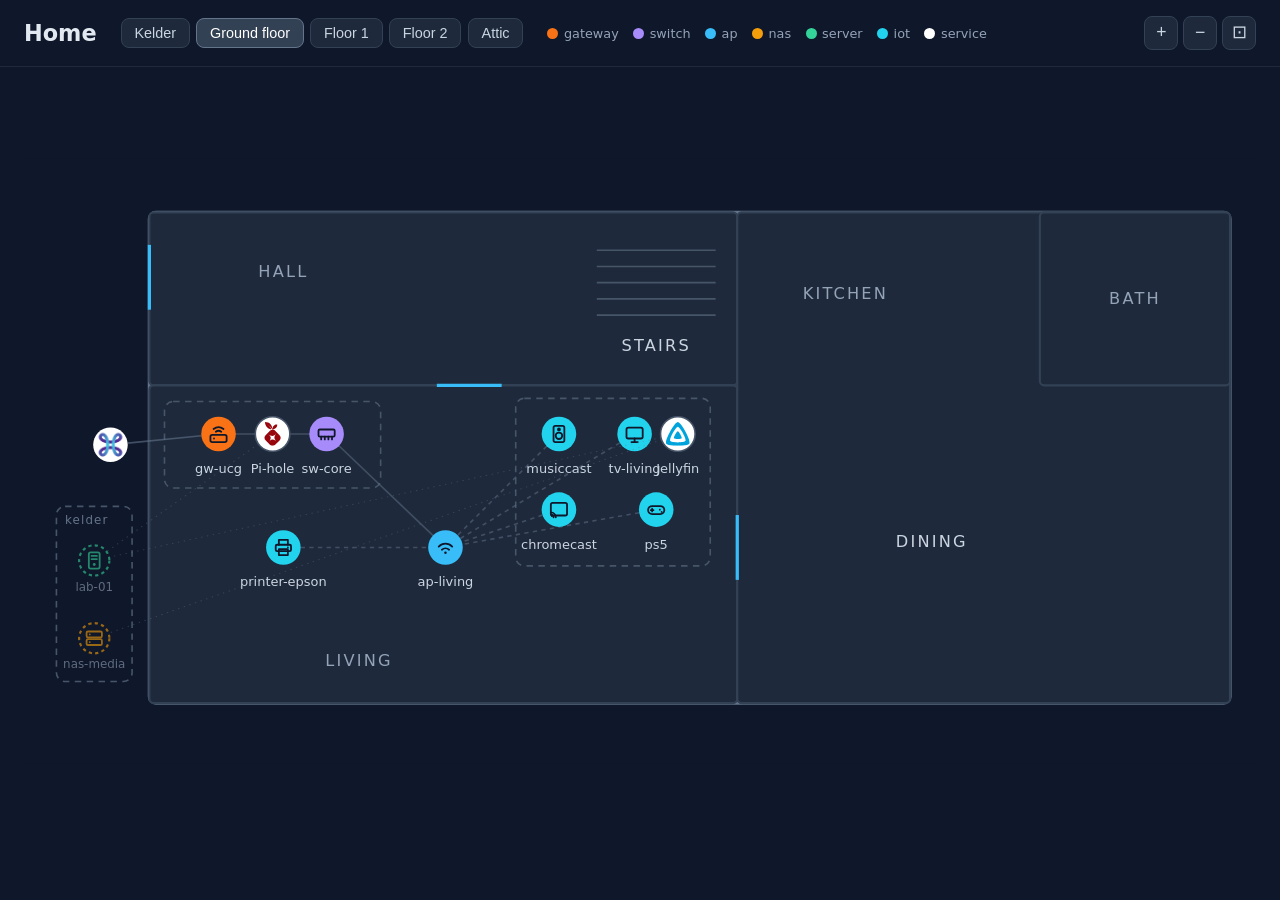
==== commit 0fbf0a05: "Publish homelab visualizer: add apps-01 Coolify deploy-pipeline flow" ====
--- a/homelab/index.html
+++ b/homelab/index.html
@@ -1,8 +1,8 @@
-<!DOCTYPE html><html lang="en"> <head><meta charset="utf-8"><meta name="viewport" content="width=device-width, initial-scale=1"><link rel="icon" type="image/svg+xml" href="/homelab/favicon.svg"><link rel="icon" type="image/png" sizes="32x32" href="/homelab/favicon.png"><link rel="apple-touch-icon" href="/homelab/apple-touch-icon.png"><title>Home</title><link rel="stylesheet" href="/homelab/_astro/index.CP1q6kQH.css"><script type="module" src="/homelab/_astro/hoisted.Chaafr2R.js"></script></head> <body data-base="/homelab/"> <header> <h1>Home</h1> <nav class="floor-switch"> <button class="floor-btn" data-target-floor="kelder">Kelder</button><button class="floor-btn" data-target-floor="ground">Ground floor</button><button class="floor-btn" data-target-floor="fl1">Floor 1</button><button class="floor-btn" data-target-floor="fl2">Floor 2</button><button class="floor-btn" data-target-floor="attic">Attic</button> </nav> <div class="legend"> <span class="legend-item"><i style="background:#f97316"></i>gateway</span><span class="legend-item"><i style="background:#a78bfa"></i>switch</span><span class="legend-item"><i style="background:#38bdf8"></i>ap</span><span class="legend-item"><i style="background:#f59e0b"></i>nas</span><span class="legend-item"><i style="background:#34d399"></i>server</span><span class="legend-item"><i style="background:#22d3ee"></i>iot</span><span class="legend-item"><i style="background:#000000"></i>service</span> </div> <div class="zoom-ctrls"> <button id="zoom-in" aria-label="Zoom in">+</button> <button id="zoom-out" aria-label="Zoom out">−</button> <button id="zoom-reset" aria-label="Fit">⊡</button> </div> </header> <main id="stage"> <div class="floor-layer" data-floor="kelder"><svg viewBox="-60 0 1140 560" class="floor-svg" xmlns="http://www.w3.org/2000/svg" font-family="system-ui, sans-serif">
-  <rect x="-60" y="0" width="1140" height="560" fill="#0f172a"/>
-  <rect x="56" y="50" width="1000" height="454" rx="6" fill="none" stroke="#64748b" stroke-width="3"/>
-  <rect x="56" y="50" width="1000" height="454" rx="4" fill="#1e293b" stroke="#334155" stroke-width="2"/>
-  <text x="300" y="470" fill="#94a3b8" font-size="15" letter-spacing="2" text-anchor="middle"></text>
+<!DOCTYPE html><html lang="en"> <head><meta charset="utf-8"><meta name="viewport" content="width=device-width, initial-scale=1"><link rel="icon" type="image/svg+xml" href="/homelab/favicon.svg"><link rel="icon" type="image/png" sizes="32x32" href="/homelab/favicon.png"><link rel="apple-touch-icon" href="/homelab/apple-touch-icon.png"><title>Home</title><link rel="stylesheet" href="/homelab/_astro/edit.CojP6MBI.css"><script type="module" src="/homelab/_astro/hoisted.nd2Zk5Op.js"></script></head> <body data-base="/homelab/"> <header> <h1>Home</h1> <nav class="floor-switch"> <button class="floor-btn" data-target-floor="kelder">Kelder</button><button class="floor-btn" data-target-floor="ground">Ground floor</button><button class="floor-btn" data-target-floor="fl1">Floor 1</button><button class="floor-btn" data-target-floor="fl2">Floor 2</button><button class="floor-btn" data-target-floor="attic">Attic</button> </nav> <div class="legend"> <span class="legend-item"><i style="background:#f97316"></i>gateway</span><span class="legend-item"><i style="background:#a78bfa"></i>switch</span><span class="legend-item"><i style="background:#38bdf8"></i>ap</span><span class="legend-item"><i style="background:#f59e0b"></i>nas</span><span class="legend-item"><i style="background:#34d399"></i>server</span><span class="legend-item"><i style="background:#22d3ee"></i>iot</span><span class="legend-item"><i style="background:#ffffff"></i>service</span> </div> <div class="zoom-ctrls"> <button id="zoom-in" aria-label="Zoom in">+</button> <button id="zoom-out" aria-label="Zoom out">−</button> <button id="zoom-reset" aria-label="Fit">⊡</button> </div> </header> <main id="stage"> <div class="floor-layer" data-floor="kelder"><svg viewBox="-60 0 1140 680" class="floor-svg" xmlns="http://www.w3.org/2000/svg" font-family="system-ui, sans-serif">
+  <rect x="-60" y="0" width="1140" height="680" fill="#0f172a"/>
+  <rect x="56" y="50" width="1000" height="574" rx="6" fill="none" stroke="#64748b" stroke-width="3"/>
+  <rect x="56" y="50" width="1000" height="631" rx="4" fill="#1e293b" stroke="#334155" stroke-width="2"/>
+  <text x="300" y="600" fill="#94a3b8" font-size="15" letter-spacing="2" text-anchor="middle"></text>
   <line x1="880" y1="90" x2="1020" y2="90" stroke="#475569" stroke-width="1.5"/>
   <line x1="880" y1="110" x2="1020" y2="110" stroke="#475569" stroke-width="1.5"/>
   <line x1="880" y1="130" x2="1020" y2="130" stroke="#475569" stroke-width="1.5"/>
@@ -10,19 +10,35 @@
   <line x1="880" y1="170" x2="1020" y2="170" stroke="#475569" stroke-width="1.5"/>
   <rect class="group-box" x="-44" y="168" width="92" height="104" rx="8" fill="none" stroke="#475569" stroke-width="1.5" stroke-dasharray="6 5"/>
   <text x="-36" y="184" fill="#64748b" font-size="11" letter-spacing="1">ground floor</text>
-  <rect class="group-box" x="475" y="100" width="385" height="195" rx="8" fill="none" stroke="#475569" stroke-width="1.5" stroke-dasharray="6 5"/>
-  <rect class="group-box" x="490" y="188" width="360" height="95" rx="8" fill="none" stroke="#475569" stroke-width="1.5" stroke-dasharray="6 5"/>
-  <rect class="group-box" x="460" y="345" width="430" height="140" rx="8" fill="none" stroke="#475569" stroke-width="1.5" stroke-dasharray="6 5"/>
+  <rect class="group-box" x="475" y="100" width="400" height="563" rx="8" fill="none" stroke="#475569" stroke-width="1.5" stroke-dasharray="6 5"/>
+  <rect class="group-box" x="490" y="188" width="380" height="205" rx="8" fill="none" stroke="#475569" stroke-width="1.5" stroke-dasharray="6 5"/>
+  <rect class="group-box" x="488" y="421" width="380" height="102" rx="8" fill="none" stroke="#475569" stroke-width="1.5" stroke-dasharray="6 5"/>
+  <text x="498" y="439" fill="#cbd5e1" font-size="13" font-weight="600" letter-spacing="1">Coolify</text>
+  <g class="drill-btn" data-drill-flow="apps-01" data-cx="852" data-cy="437" style="cursor:pointer"><title>More details</title><circle cx="852" cy="437" r="11" fill="#1e293b" stroke="#38bdf8" stroke-width="1.5"/><line x1="847" y1="437" x2="857" y2="437" stroke="#38bdf8" stroke-width="1.5"/><line x1="852" y1="432" x2="852" y2="442" stroke="#38bdf8" stroke-width="1.5"/></g>
+  <rect class="group-box" x="489" y="550" width="380" height="96" rx="8" fill="none" stroke="#475569" stroke-width="1.5" stroke-dasharray="6 5"/>
+  <text x="499" y="568" fill="#cbd5e1" font-size="13" font-weight="600" letter-spacing="1">obs-01</text>
+  <g class="drill-btn" data-drill-flow="obs-01" data-cx="853" data-cy="566" style="cursor:pointer"><title>More details</title><circle cx="853" cy="566" r="11" fill="#1e293b" stroke="#38bdf8" stroke-width="1.5"/><line x1="848" y1="566" x2="858" y2="566" stroke="#38bdf8" stroke-width="1.5"/><line x1="853" y1="561" x2="853" y2="571" stroke="#38bdf8" stroke-width="1.5"/></g>
+  <rect class="group-box" x="63" y="496" width="352" height="150" rx="8" fill="none" stroke="#475569" stroke-width="1.5" stroke-dasharray="6 5"/>
+  <text x="73" y="514" fill="#cbd5e1" font-size="13" font-weight="600" letter-spacing="1">Pirateflix</text>
+  <g class="drill-btn" data-drill-flow="pirateflix" data-cx="399" data-cy="512" style="cursor:pointer"><title>More details</title><circle cx="399" cy="512" r="11" fill="#1e293b" stroke="#38bdf8" stroke-width="1.5"/><line x1="394" y1="512" x2="404" y2="512" stroke="#38bdf8" stroke-width="1.5"/><line x1="399" y1="507" x2="399" y2="517" stroke="#38bdf8" stroke-width="1.5"/></g>
   <text x="950" y="215" fill="#cbd5e1" font-size="15" letter-spacing="2" text-anchor="middle">STAIRS</text>
-<g class="links"><line class="conn" data-a="nas-work" data-b="sw-kelder" x1="340" y1="340" x2="150" y2="220" stroke="#64748b" stroke-width="1.5" opacity="0.5"/><line class="conn" data-a="nas-media" data-b="sw-kelder" x1="340" y1="430" x2="150" y2="220" stroke="#64748b" stroke-width="1.5" opacity="0.5"/><line class="conn" data-a="lab-01" data-b="sw-kelder" x1="340" y1="150" x2="150" y2="220" stroke="#64748b" stroke-width="1.5" opacity="0.5"/><line class="conn" data-a="sw-kelder" data-b="sw-core" x1="150" y1="220" x2="2" y2="220" stroke="#64748b" stroke-width="1.5" opacity="0.5"/><g class="hl-ghost" data-node="sw-core" data-cx="2" data-cy="220"><g class="ghost" opacity="0.6"><title>Ubiquiti (USW Flex Mini)</title><circle class="ring" cx="2" cy="220" r="14" fill="none" pointer-events="all" stroke="#a78bfa" stroke-width="2" stroke-dasharray="3 3"/><g transform="translate(-8 210) scale(0.8333)" fill="none" stroke="#a78bfa" color="#a78bfa" stroke-width="2" stroke-linecap="round" stroke-linejoin="round"><rect x="3" y="7" width="18" height="8" rx="1.5"/><path d="M6 15v3M10 15v3M14 15v3M18 15v3"/></g><text x="2" y="248" text-anchor="middle" font-size="11" fill="#94a3b8">sw-core</text></g></g></g><g class="markers"><g class="hl-node" data-host="sw-kelder" data-node="sw-kelder" data-cx="150" data-cy="220"><title>Ubiquiti (USW Flex Mini)</title><circle class="ring" cx="150" cy="220" r="16" fill="#a78bfa"/><g transform="translate(140 210) scale(0.8333)" fill="none" stroke="#0f172a" color="#0f172a" stroke-width="2" stroke-linecap="round" stroke-linejoin="round"><rect x="3" y="7" width="18" height="8" rx="1.5"/><path d="M6 15v3M10 15v3M14 15v3M18 15v3"/></g><text x="150" y="256" text-anchor="middle" font-size="12" fill="#cbd5e1">sw-kelder</text></g><g class="hl-node" data-host="nas-work" data-node="nas-work" data-cx="340" data-cy="340"><title>Synology (DS220+)</title><circle class="ring" cx="340" cy="340" r="16" fill="#f59e0b"/><g transform="translate(330 330) scale(0.8333)" fill="none" stroke="#0f172a" color="#0f172a" stroke-width="2" stroke-linecap="round" stroke-linejoin="round"><rect x="3.5" y="4.5" width="17" height="6.5" rx="1.5"/><rect x="3.5" y="13" width="17" height="6.5" rx="1.5"/><circle cx="7" cy="7.75" r="1" fill="currentColor" stroke="none"/><circle cx="7" cy="16.25" r="1" fill="currentColor" stroke="none"/></g><text x="340" y="376" text-anchor="middle" font-size="12" fill="#cbd5e1">nas-work</text></g><g class="hl-node" data-host="nas-media" data-node="nas-media" data-cx="340" data-cy="430"><title>Synology (DS916+)</title><circle class="ring" cx="340" cy="430" r="16" fill="#f59e0b"/><g transform="translate(330 420) scale(0.8333)" fill="none" stroke="#0f172a" color="#0f172a" stroke-width="2" stroke-linecap="round" stroke-linejoin="round"><rect x="3.5" y="4.5" width="17" height="6.5" rx="1.5"/><rect x="3.5" y="13" width="17" height="6.5" rx="1.5"/><circle cx="7" cy="7.75" r="1" fill="currentColor" stroke="none"/><circle cx="7" cy="16.25" r="1" fill="currentColor" stroke="none"/></g><text x="340" y="466" text-anchor="middle" font-size="12" fill="#cbd5e1">nas-media</text></g><g class="hl-node" data-host="lab-01" data-node="lab-01" data-cx="340" data-cy="150"><title>Lenovo (ThinkCentre neo 50q Gen 5)</title><circle class="ring" cx="340" cy="150" r="16" fill="#34d399"/><g transform="translate(330 140) scale(0.8333)" fill="none" stroke="#0f172a" color="#0f172a" stroke-width="2" stroke-linecap="round" stroke-linejoin="round"><rect x="6" y="3" width="12" height="18" rx="2"/><path d="M9 7h6M9 10.5h6"/><circle cx="12" cy="16.5" r="1.6" fill="currentColor" stroke="none"/></g><text x="340" y="186" text-anchor="middle" font-size="12" fill="#cbd5e1">lab-01</text></g><line class="conn" data-a="Radarr" data-b="nas-media" x1="504.583713445921" y1="384.2823018205775" x2="355.416286554079" y2="425.7176981794225" stroke="#64748b" stroke-width="1" stroke-dasharray="0.5 5" stroke-linecap="round" opacity="0.35"/><g class="hl-svc" data-host="nas-media" data-service="Radarr" data-node="Radarr" data-cx="520" data-cy="380"><title>Radarr</title><circle class="ring" cx="520" cy="380" r="16" fill="#fff" stroke="#475569" stroke-width="1.5"/><image href="/homelab/logos/radarr.svg" x="509" y="369" width="22" height="22" preserveAspectRatio="xMidYMid meet"/><text x="520" y="416" text-anchor="middle" font-size="12" fill="#cbd5e1">Radarr</text></g><line class="conn" data-a="Sonarr" data-b="nas-media" x1="604.2491587918643" y1="382.81265021573853" x2="355.75084120813574" y2="427.18734978426147" stroke="#64748b" stroke-width="1" stroke-dasharray="0.5 5" stroke-linecap="round" opacity="0.35"/><g class="hl-svc" data-host="nas-media" data-service="Sonarr" data-node="Sonarr" data-cx="620" data-cy="380"><title>Sonarr</title><circle class="ring" cx="620" cy="380" r="16" fill="#fff" stroke="#475569" stroke-width="1.5"/><image href="/homelab/logos/sonarr.svg" x="609" y="369" width="22" height="22" preserveAspectRatio="xMidYMid meet"/><text x="620" y="416" text-anchor="middle" font-size="12" fill="#cbd5e1">Sonarr</text></g><line class="conn" data-a="Prowlarr" data-b="nas-media" x1="704.1367312713193" y1="382.0872722011422" x2="355.8632687286807" y2="427.9127277988578" stroke="#64748b" stroke-width="1" stroke-dasharray="0.5 5" stroke-linecap="round" opacity="0.35"/><g class="hl-svc" data-host="nas-media" data-service="Prowlarr" data-node="Prowlarr" data-cx="720" data-cy="380"><title>Prowlarr</title><circle class="ring" cx="720" cy="380" r="16" fill="#fff" stroke="#475569" stroke-width="1.5"/><image href="/homelab/logos/prowlarr.svg" x="709" y="369" width="22" height="22" preserveAspectRatio="xMidYMid meet"/><text x="720" y="416" text-anchor="middle" font-size="12" fill="#cbd5e1">Prowlarr</text></g><line class="conn" data-a="Bazarr" data-b="nas-media" x1="804.0861054577475" y1="381.6576973481513" x2="355.9138945422524" y2="428.3423026518487" stroke="#64748b" stroke-width="1" stroke-dasharray="0.5 5" stroke-linecap="round" opacity="0.35"/><g class="hl-svc" data-host="nas-media" data-service="Bazarr" data-node="Bazarr" data-cx="820" data-cy="380"><title>Bazarr</title><circle class="ring" cx="820" cy="380" r="16" fill="#fff" stroke="#475569" stroke-width="1.5"/><image href="/homelab/logos/bazarr.svg" x="809" y="369" width="22" height="22" preserveAspectRatio="xMidYMid meet"/><text x="820" y="416" text-anchor="middle" font-size="12" fill="#cbd5e1">Bazarr</text></g><line class="conn" data-a="Transmission" data-b="nas-media" x1="554.0037793788174" y1="434.6522560734526" x2="355.99622062118266" y2="430.3477439265474" stroke="#64748b" stroke-width="1" stroke-dasharray="0.5 5" stroke-linecap="round" opacity="0.35"/><g class="hl-svc" data-host="nas-media" data-service="Transmission" data-node="Transmission" data-cx="570" data-cy="435"><title>Transmission</title><circle class="ring" cx="570" cy="435" r="16" fill="#fff" stroke="#475569" stroke-width="1.5"/><image href="/homelab/logos/transmission.svg" x="559" y="424" width="22" height="22" preserveAspectRatio="xMidYMid meet"/><text x="570" y="471" text-anchor="middle" font-size="12" fill="#cbd5e1">Transmission</text></g><line class="conn" data-a="Ombi" data-b="nas-media" x1="654.0018362311416" y1="434.7576035792597" x2="355.9981637688584" y2="430.2423964207403" stroke="#64748b" stroke-width="1" stroke-dasharray="0.5 5" stroke-linecap="round" opacity="0.35"/><g class="hl-svc" data-host="nas-media" data-service="Ombi" data-node="Ombi" data-cx="670" data-cy="435"><title>Ombi</title><circle class="ring" cx="670" cy="435" r="16" fill="#fff" stroke="#475569" stroke-width="1.5"/><image href="/homelab/logos/ombi.svg" x="659" y="424" width="22" height="22" preserveAspectRatio="xMidYMid meet"/><text x="670" y="471" text-anchor="middle" font-size="12" fill="#cbd5e1">Ombi</text></g><line class="conn" data-a="Heimdall" data-b="nas-media" x1="754.0010815560901" y1="434.8139660646057" x2="355.99891844390993" y2="430.1860339353943" stroke="#64748b" stroke-width="1" stroke-dasharray="0.5 5" stroke-linecap="round" opacity="0.35"/><g class="hl-svc" data-host="nas-media" data-service="Heimdall" data-node="Heimdall" data-cx="770" data-cy="435"><title>Heimdall</title><circle class="ring" cx="770" cy="435" r="16" fill="#fff" stroke="#475569" stroke-width="1.5"/><image href="/homelab/logos/heimdall.svg" x="759" y="424" width="22" height="22" preserveAspectRatio="xMidYMid meet"/><text x="770" y="471" text-anchor="middle" font-size="12" fill="#cbd5e1">Heimdall</text></g><line class="conn" data-a="pihole" data-b="lab-01" x1="529.0756058571901" y1="131.55359942856683" x2="355.92439414280983" y2="148.44640057143317" stroke="#64748b" stroke-width="1.5" opacity="0.6"/><a href="https://dns.lan.sangu.be/admin/login" target="_blank" rel="noopener" style="cursor:pointer"><g class="deco" data-node="pihole" data-cx="545" data-cy="130"><title>pihole
-DNS: dns.lan.sangu.be</title><circle class="ring" cx="545" cy="130" r="16" fill="#fff"/><image href="/homelab/logos/pihole.svg" x="533" y="118" width="24" height="24" preserveAspectRatio="xMidYMid meet"/><text x="545" y="162" text-anchor="middle" font-size="12" fill="#94a3b8">CT 100</text><text x="545" y="177" text-anchor="middle" font-size="10" fill="#64748b">dns.lan.sangu.be</text></g></a><line class="conn" data-a="jellyfin" data-b="lab-01" x1="649.0302100812341" y1="130.98275630269328" x2="355.9697899187659" y2="149.01724369730672" stroke="#64748b" stroke-width="1.5" opacity="0.6"/><a href="https://jellyfin.lan.sangu.be/" target="_blank" rel="noopener" style="cursor:pointer"><g class="deco" data-node="jellyfin" data-cx="665" data-cy="130"><title>jellyfin
-DNS: jellyfin.lan.sangu.be</title><circle class="ring" cx="665" cy="130" r="16" fill="#fff"/><image href="/homelab/logos/jellyfin.svg" x="653" y="118" width="24" height="24" preserveAspectRatio="xMidYMid meet"/><text x="665" y="162" text-anchor="middle" font-size="12" fill="#94a3b8">CT 108</text><text x="665" y="177" text-anchor="middle" font-size="10" fill="#64748b">jellyfin.lan.sangu.be</text></g></a><line class="conn" data-a="docker" data-b="lab-01" x1="529.9040154336831" y1="216.6979956645131" x2="355.09598456631693" y2="155.3020043354869" stroke="#64748b" stroke-width="1.5" opacity="0.6"/><g class="deco" data-node="docker" data-cx="545" data-cy="222"><title>docker
-DNS: docker-01.lan.sangu.be</title><circle class="ring" cx="545" cy="222" r="16" fill="#fff"/><image href="/homelab/logos/docker.svg" x="533" y="210" width="24" height="24" preserveAspectRatio="xMidYMid meet"/><text x="545" y="254" text-anchor="middle" font-size="12" fill="#94a3b8">VM 110</text><text x="545" y="269" text-anchor="middle" font-size="10" fill="#64748b">docker-01.lan.sangu.be</text></g><a href="https://homepage.lan.sangu.be" target="_blank" rel="noopener" style="cursor:pointer"><g class="deco" data-node="homepage" data-cx="635" data-cy="222"><title>homepage
-DNS: homepage.lan.sangu.be</title><circle class="ring" cx="635" cy="222" r="16" fill="#fff"/><image href="/homelab/logos/homepage.svg" x="623" y="210" width="24" height="24" preserveAspectRatio="xMidYMid meet"/></g></a><a href="https://traefik.lan.sangu.be" target="_blank" rel="noopener" style="cursor:pointer"><g class="deco" data-node="traefik" data-cx="680" data-cy="222"><title>traefik
-DNS: traefik.lan.sangu.be</title><circle class="ring" cx="680" cy="222" r="16" fill="#fff"/><image href="/homelab/logos/traefik.svg" x="668" y="210" width="24" height="24" preserveAspectRatio="xMidYMid meet"/></g></a><a href="https://vault.lan.sangu.be" target="_blank" rel="noopener" style="cursor:pointer"><g class="deco" data-node="vaultwarden" data-cx="725" data-cy="222"><title>vaultwarden
-DNS: vault.lan.sangu.be</title><circle class="ring" cx="725" cy="222" r="16" fill="#fff"/><image href="/homelab/logos/vaultwarden.svg" x="713" y="210" width="24" height="24" preserveAspectRatio="xMidYMid meet"/></g></a><a href="https://ha.lan.sangu.be" target="_blank" rel="noopener" style="cursor:pointer"><g class="deco" data-node="home-assistant" data-cx="770" data-cy="222"><title>home-assistant
-DNS: ha.lan.sangu.be</title><circle class="ring" cx="770" cy="222" r="16" fill="#fff"/><image href="/homelab/logos/home-assistant.svg" x="758" y="210" width="24" height="24" preserveAspectRatio="xMidYMid meet"/></g></a><a href="https://grafana.lan.sangu.be" target="_blank" rel="noopener" style="cursor:pointer"><g class="deco" data-node="grafana" data-cx="815" data-cy="222"><title>grafana
-DNS: grafana.lan.sangu.be</title><circle class="ring" cx="815" cy="222" r="16" fill="#fff"/><image href="/homelab/logos/grafana.svg" x="803" y="210" width="24" height="24" preserveAspectRatio="xMidYMid meet"/></g></a></g></svg></div><div class="floor-layer" data-floor="ground"><svg viewBox="-60 0 1140 560" class="floor-svg" xmlns="http://www.w3.org/2000/svg" font-family="system-ui, sans-serif">
+<g class="links"><line class="conn" data-a="nas-work" data-b="sw-kelder" x1="340" y1="340" x2="150" y2="220" stroke="#64748b" stroke-width="1.5" opacity="0.5"/><line class="conn" data-a="nas-media" data-b="sw-kelder" x1="340" y1="430" x2="150" y2="220" stroke="#64748b" stroke-width="1.5" opacity="0.5"/><line class="conn" data-a="lab-01" data-b="sw-kelder" x1="340" y1="150" x2="150" y2="220" stroke="#64748b" stroke-width="1.5" opacity="0.5"/><line class="conn" data-a="sw-kelder" data-b="sw-core" x1="150" y1="220" x2="2" y2="220" stroke="#64748b" stroke-width="1.5" opacity="0.5"/><g class="hl-ghost" data-node="sw-core" data-cx="2" data-cy="220"><g class="ghost" opacity="0.6"><title>Ubiquiti (USW-Lite-8-PoE)</title><circle class="ring" cx="2" cy="220" r="14" fill="none" pointer-events="all" stroke="#a78bfa" stroke-width="2" stroke-dasharray="3 3"/><g transform="translate(-8 210) scale(0.8333)" fill="none" stroke="#a78bfa" color="#a78bfa" stroke-width="2" stroke-linecap="round" stroke-linejoin="round"><rect x="3" y="7" width="18" height="8" rx="1.5"/><path d="M6 15v3M10 15v3M14 15v3M18 15v3"/></g><text x="2" y="248" text-anchor="middle" font-size="11" fill="#94a3b8">sw-core</text></g></g></g><g class="markers"><g class="hl-node" data-host="sw-kelder" data-node="sw-kelder" data-cx="150" data-cy="220"><title>Ubiquiti (USW Flex Mini)</title><circle class="ring" cx="150" cy="220" r="16" fill="#a78bfa"/><g transform="translate(140 210) scale(0.8333)" fill="none" stroke="#0f172a" color="#0f172a" stroke-width="2" stroke-linecap="round" stroke-linejoin="round"><rect x="3" y="7" width="18" height="8" rx="1.5"/><path d="M6 15v3M10 15v3M14 15v3M18 15v3"/></g><text x="150" y="256" text-anchor="middle" font-size="12" fill="#cbd5e1">sw-kelder</text></g><g class="hl-node" data-host="nas-work" data-node="nas-work" data-cx="340" data-cy="340"><title>Synology (DS220+)</title><circle class="ring" cx="340" cy="340" r="16" fill="#f59e0b"/><g transform="translate(330 330) scale(0.8333)" fill="none" stroke="#0f172a" color="#0f172a" stroke-width="2" stroke-linecap="round" stroke-linejoin="round"><rect x="3.5" y="4.5" width="17" height="6.5" rx="1.5"/><rect x="3.5" y="13" width="17" height="6.5" rx="1.5"/><circle cx="7" cy="7.75" r="1" fill="currentColor" stroke="none"/><circle cx="7" cy="16.25" r="1" fill="currentColor" stroke="none"/></g><text x="340" y="376" text-anchor="middle" font-size="12" fill="#cbd5e1">nas-work</text></g><g class="hl-node" data-host="nas-media" data-node="nas-media" data-cx="340" data-cy="430"><title>Synology (DS916+)</title><circle class="ring" cx="340" cy="430" r="16" fill="#f59e0b"/><g transform="translate(330 420) scale(0.8333)" fill="none" stroke="#0f172a" color="#0f172a" stroke-width="2" stroke-linecap="round" stroke-linejoin="round"><rect x="3.5" y="4.5" width="17" height="6.5" rx="1.5"/><rect x="3.5" y="13" width="17" height="6.5" rx="1.5"/><circle cx="7" cy="7.75" r="1" fill="currentColor" stroke="none"/><circle cx="7" cy="16.25" r="1" fill="currentColor" stroke="none"/></g><text x="340" y="466" text-anchor="middle" font-size="12" fill="#cbd5e1">nas-media</text></g><g class="hl-node" data-host="lab-01" data-node="lab-01" data-cx="340" data-cy="150"><title>Lenovo (ThinkCentre neo 50q Gen 5)</title><circle class="ring" cx="340" cy="150" r="16" fill="#34d399"/><g transform="translate(330 140) scale(0.8333)" fill="none" stroke="#0f172a" color="#0f172a" stroke-width="2" stroke-linecap="round" stroke-linejoin="round"><rect x="6" y="3" width="12" height="18" rx="2"/><path d="M9 7h6M9 10.5h6"/><circle cx="12" cy="16.5" r="1.6" fill="currentColor" stroke="none"/></g><text x="340" y="186" text-anchor="middle" font-size="12" fill="#cbd5e1">lab-01</text></g><line class="conn" data-a="Radarr" data-b="nas-media" x1="151.993046613507" y1="534.2414791053823" x2="326.006953386493" y2="437.75852089461773" stroke="#64748b" stroke-width="1" stroke-dasharray="0.5 5" stroke-linecap="round" opacity="0.35"/><g class="hl-svc" data-host="nas-media" data-service="Radarr" data-node="Radarr" data-cx="138" data-cy="542"><title>Radarr</title><circle class="ring" cx="138" cy="542" r="16" fill="#fff" stroke="#475569" stroke-width="1.5"/><image href="/homelab/logos/radarr.svg" x="127" y="531" width="22" height="22" preserveAspectRatio="xMidYMid meet"/><text x="138" y="578" text-anchor="middle" font-size="12" fill="#cbd5e1">Radarr</text></g><line class="conn" data-a="Sonarr" data-b="nas-media" x1="226.9163782669079" y1="531.3229250728505" x2="328.08362173309206" y2="440.6770749271495" stroke="#64748b" stroke-width="1" stroke-dasharray="0.5 5" stroke-linecap="round" opacity="0.35"/><g class="hl-svc" data-host="nas-media" data-service="Sonarr" data-node="Sonarr" data-cx="215" data-cy="542"><title>Sonarr</title><circle class="ring" cx="215" cy="542" r="16" fill="#fff" stroke="#475569" stroke-width="1.5"/><image href="/homelab/logos/sonarr.svg" x="204" y="531" width="22" height="22" preserveAspectRatio="xMidYMid meet"/><text x="215" y="578" text-anchor="middle" font-size="12" fill="#cbd5e1">Sonarr</text></g><line class="conn" data-a="Prowlarr" data-b="nas-media" x1="301.6744677459286" y1="531.0400395789154" x2="334.3255322540714" y2="444.95996042108453" stroke="#64748b" stroke-width="1" stroke-dasharray="0.5 5" stroke-linecap="round" opacity="0.35"/><g class="hl-svc" data-host="nas-media" data-service="Prowlarr" data-node="Prowlarr" data-cx="296" data-cy="546"><title>Prowlarr</title><g><title>FlareSolverr</title><circle class="ring" cx="313" cy="534" r="16" fill="#fff" stroke="#475569" stroke-width="1.5"/><image href="/homelab/logos/flaresolverr.svg" x="302" y="523" width="22" height="22" preserveAspectRatio="xMidYMid meet"/></g><circle class="ring" cx="296" cy="546" r="16" fill="#fff" stroke="#475569" stroke-width="1.5"/><image href="/homelab/logos/prowlarr.svg" x="285" y="535" width="22" height="22" preserveAspectRatio="xMidYMid meet"/><text x="296" y="582" text-anchor="middle" font-size="12" fill="#cbd5e1">Prowlarr</text></g><line class="conn" data-a="Bazarr" data-b="nas-media" x1="372.02116518126843" y1="527.7943693373874" x2="344.97883481873157" y2="445.20563066261263" stroke="#64748b" stroke-width="1" stroke-dasharray="0.5 5" stroke-linecap="round" opacity="0.35"/><g class="hl-svc" data-host="nas-media" data-service="Bazarr" data-node="Bazarr" data-cx="377" data-cy="543"><title>Bazarr</title><circle class="ring" cx="377" cy="543" r="16" fill="#fff" stroke="#475569" stroke-width="1.5"/><image href="/homelab/logos/bazarr.svg" x="366" y="532" width="22" height="22" preserveAspectRatio="xMidYMid meet"/><text x="377" y="579" text-anchor="middle" font-size="12" fill="#cbd5e1">Bazarr</text></g><line class="conn" data-a="qBittorrent" data-b="nas-media" x1="117.03464621332614" y1="588.7210993057678" x2="326.96535378667386" y2="439.27890069423216" stroke="#64748b" stroke-width="1" stroke-dasharray="0.5 5" stroke-linecap="round" opacity="0.35"/><g class="hl-svc" data-host="nas-media" data-service="qBittorrent" data-node="qBittorrent" data-cx="104" data-cy="598"><title>qBittorrent</title><circle class="ring" cx="104" cy="598" r="16" fill="#fff" stroke="#475569" stroke-width="1.5"/><image href="/homelab/logos/qbittorrent.svg" x="93" y="587" width="22" height="22" preserveAspectRatio="xMidYMid meet"/><text x="104" y="634" text-anchor="middle" font-size="12" fill="#cbd5e1">qBittorrent</text></g><line class="conn" data-a="Jellyseerr" data-b="nas-media" x1="192.96150634462072" y1="586.3447274310362" x2="329.0384936553793" y2="441.6552725689638" stroke="#64748b" stroke-width="1" stroke-dasharray="0.5 5" stroke-linecap="round" opacity="0.35"/><g class="hl-svc" data-host="nas-media" data-service="Jellyseerr" data-node="Jellyseerr" data-cx="182" data-cy="598"><title>Jellyseerr</title><circle class="ring" cx="182" cy="598" r="16" fill="#fff" stroke="#475569" stroke-width="1.5"/><image href="/homelab/logos/jellyseerr.svg" x="171" y="587" width="22" height="22" preserveAspectRatio="xMidYMid meet"/><text x="182" y="634" text-anchor="middle" font-size="12" fill="#cbd5e1">Jellyseerr</text></g><line class="conn" data-a="Heimdall" data-b="nas-media" x1="264.9845555242096" y1="584.6050014196169" x2="333.0154444757904" y2="444.3949985803832" stroke="#64748b" stroke-width="1" stroke-dasharray="0.5 5" stroke-linecap="round" opacity="0.35"/><g class="hl-svc" data-host="nas-media" data-service="Heimdall" data-node="Heimdall" data-cx="258" data-cy="599"><title>Heimdall</title><circle class="ring" cx="258" cy="599" r="16" fill="#fff" stroke="#475569" stroke-width="1.5"/><image href="/homelab/logos/heimdall.svg" x="247" y="588" width="22" height="22" preserveAspectRatio="xMidYMid meet"/><text x="258" y="635" text-anchor="middle" font-size="12" fill="#cbd5e1">Heimdall</text></g><line class="conn" data-a="Jellystat" data-b="nas-media" x1="344.52117264875614" y1="581.0071664684552" x2="340.47882735124386" y2="445.9928335315447" stroke="#64748b" stroke-width="1" stroke-dasharray="0.5 5" stroke-linecap="round" opacity="0.35"/><g class="hl-svc" data-host="nas-media" data-service="Jellystat" data-node="Jellystat" data-cx="345" data-cy="597"><title>Jellystat</title><circle class="ring" cx="345" cy="597" r="16" fill="#fff" stroke="#475569" stroke-width="1.5"/><image href="/homelab/logos/jellystat.svg" x="334" y="586" width="22" height="22" preserveAspectRatio="xMidYMid meet"/><text x="345" y="633" text-anchor="middle" font-size="12" fill="#cbd5e1">Jellystat</text></g><line class="conn" data-a="proxmox" data-b="lab-01" x1="429.2825829372404" y1="132.99379372623991" x2="355.7174170627596" y2="147.00620627376009" stroke="#64748b" stroke-width="1.5" opacity="0.6"/><a href="https://lab-01.lan.sangu.be:8006" target="_blank" rel="noopener" style="cursor:pointer"><g class="deco" data-node="proxmox" data-cx="445" data-cy="130"><title>proxmox
+DNS: lab-01.lan.sangu.be</title><circle class="ring" cx="445" cy="130" r="16" fill="#fff"/><image href="/homelab/logos/proxmox.png" x="433" y="118" width="24" height="24" preserveAspectRatio="xMidYMid meet"/><text x="445" y="162" text-anchor="middle" font-size="12" fill="#94a3b8">Proxmox</text><text x="445" y="177" text-anchor="middle" font-size="10" fill="#64748b">lab-01.lan.sangu.be</text></g></a><line class="conn" data-a="pihole" data-b="proxmox" x1="529" y1="130" x2="461" y2="130" stroke="#64748b" stroke-width="1.5" opacity="0.6"/><a href="https://dns.lan.sangu.be/admin/login" target="_blank" rel="noopener" style="cursor:pointer"><g class="deco" data-node="pihole" data-cx="545" data-cy="130"><title>pihole
+DNS: dns.lan.sangu.be</title><circle class="ring" cx="545" cy="130" r="16" fill="#fff"/><image href="/homelab/logos/pihole.svg" x="533" y="118" width="24" height="24" preserveAspectRatio="xMidYMid meet"/><text x="545" y="162" text-anchor="middle" font-size="12" fill="#94a3b8">CT 100</text><text x="545" y="177" text-anchor="middle" font-size="10" fill="#64748b">dns.lan.sangu.be</text></g></a><line class="conn" data-a="jellyfin" data-b="proxmox" x1="649" y1="130" x2="461" y2="130" stroke="#64748b" stroke-width="1.5" opacity="0.6"/><a href="https://jellyfin.sangu.be/" target="_blank" rel="noopener" style="cursor:pointer"><g class="deco" data-node="jellyfin" data-cx="665" data-cy="130"><title>jellyfin
+DNS: jellyfin.sangu.be</title><circle class="ring" cx="665" cy="130" r="16" fill="#fff"/><image href="/homelab/logos/jellyfin.svg" x="653" y="118" width="24" height="24" preserveAspectRatio="xMidYMid meet"/><text x="665" y="162" text-anchor="middle" font-size="12" fill="#94a3b8">CT 108</text><text x="665" y="177" text-anchor="middle" font-size="10" fill="#64748b">jellyfin.sangu.be</text></g></a><line class="conn" data-a="docker" data-b="proxmox" x1="533.2251038118108" y1="211.16709550686588" x2="456.77489618818925" y2="140.83290449313412" stroke="#64748b" stroke-width="1.5" opacity="0.6"/><g class="deco" data-node="docker" data-cx="545" data-cy="222"><title>docker
+DNS: docker-01.lan.sangu.be</title><circle class="ring" cx="545" cy="222" r="16" fill="#fff"/><image href="/homelab/logos/docker.svg" x="533" y="210" width="24" height="24" preserveAspectRatio="xMidYMid meet"/><text x="545" y="254" text-anchor="middle" font-size="12" fill="#94a3b8">VM 110</text><text x="545" y="269" text-anchor="middle" font-size="10" fill="#64748b">docker-01.lan.sangu.be</text></g><a href="https://homepage.lan.sangu.be" target="_blank" rel="noopener" style="cursor:pointer"><g class="deco" data-node="homepage" data-cx="640" data-cy="222"><title>homepage
+DNS: homepage.lan.sangu.be</title><circle class="ring" cx="640" cy="222" r="16" fill="#fff"/><image href="/homelab/logos/homepage.svg" x="628" y="210" width="24" height="24" preserveAspectRatio="xMidYMid meet"/><text x="640" y="254" text-anchor="middle" font-size="12" fill="#94a3b8">Homepage</text></g></a><a href="https://traefik.lan.sangu.be" target="_blank" rel="noopener" style="cursor:pointer"><g class="deco" data-node="traefik" data-cx="680" data-cy="282"><title>traefik
+DNS: traefik.lan.sangu.be</title><circle class="ring" cx="680" cy="282" r="16" fill="#fff"/><image href="/homelab/logos/traefik.svg" x="668" y="270" width="24" height="24" preserveAspectRatio="xMidYMid meet"/><text x="680" y="314" text-anchor="middle" font-size="12" fill="#94a3b8">Traefik</text></g></a><a href="https://vault.lan.sangu.be" target="_blank" rel="noopener" style="cursor:pointer"><g class="deco" data-node="vaultwarden" data-cx="720" data-cy="222"><title>vaultwarden
+DNS: vault.lan.sangu.be</title><circle class="ring" cx="720" cy="222" r="16" fill="#fff"/><image href="/homelab/logos/vaultwarden.svg" x="708" y="210" width="24" height="24" preserveAspectRatio="xMidYMid meet"/><text x="720" y="254" text-anchor="middle" font-size="12" fill="#94a3b8">Vaultwarden</text></g></a><a href="https://ha.lan.sangu.be" target="_blank" rel="noopener" style="cursor:pointer"><g class="deco" data-node="home-assistant" data-cx="760" data-cy="282"><title>home-assistant
+DNS: ha.lan.sangu.be</title><circle class="ring" cx="760" cy="282" r="16" fill="#fff"/><image href="/homelab/logos/home-assistant.svg" x="748" y="270" width="24" height="24" preserveAspectRatio="xMidYMid meet"/><text x="760" y="314" text-anchor="middle" font-size="12" fill="#94a3b8">Home Assistant</text></g></a><a href="https://gatus.lan.sangu.be" target="_blank" rel="noopener" style="cursor:pointer"><g class="deco" data-node="gatus" data-cx="793" data-cy="224"><title>gatus
+DNS: gatus.lan.sangu.be</title><circle class="ring" cx="793" cy="224" r="16" fill="#fff"/><image href="/homelab/logos/gatus.svg" x="781" y="212" width="24" height="24" preserveAspectRatio="xMidYMid meet"/><text x="793" y="256" text-anchor="middle" font-size="12" fill="#94a3b8">Gatus</text></g></a><a href="https://auth.sangu.be" target="_blank" rel="noopener" style="cursor:pointer"><g class="deco" data-node="authelia" data-cx="833" data-cy="280"><title>authelia
+DNS: auth.sangu.be</title><circle class="ring" cx="833" cy="280" r="16" fill="#fff"/><image href="/homelab/logos/authelia.svg" x="821" y="268" width="24" height="24" preserveAspectRatio="xMidYMid meet"/><text x="833" y="312" text-anchor="middle" font-size="12" fill="#94a3b8">Authelia</text></g></a><a href="https://stirling.lan.sangu.be" target="_blank" rel="noopener" style="cursor:pointer"><g class="deco" data-node="stirling-pdf" data-cx="644" data-cy="339"><title>stirling-pdf
+DNS: stirling.lan.sangu.be</title><circle class="ring" cx="644" cy="339" r="16" fill="#fff"/><image href="/homelab/logos/stirling-pdf.svg" x="632" y="327" width="24" height="24" preserveAspectRatio="xMidYMid meet"/><text x="644" y="371" text-anchor="middle" font-size="12" fill="#94a3b8">Stirling</text></g></a><line class="conn" data-a="coolify" data-b="proxmox" x1="552.8306976061141" y1="445.8580611294139" x2="450.16930239388586" y2="145.14193887058607" stroke="#64748b" stroke-width="1.5" opacity="0.6"/><a href="https://coolify.lan.sangu.be" target="_blank" rel="noopener" style="cursor:pointer"><g class="deco" data-node="coolify" data-cx="558" data-cy="461"><title>coolify
+DNS: coolify.lan.sangu.be</title><circle class="ring" cx="558" cy="461" r="16" fill="#fff"/><image href="/homelab/logos/coolify.svg" x="546" y="449" width="24" height="24" preserveAspectRatio="xMidYMid meet"/><text x="558" y="493" text-anchor="middle" font-size="12" fill="#94a3b8">VM 120</text><text x="558" y="508" text-anchor="middle" font-size="10" fill="#64748b">coolify.lan.sangu.be</text></g></a><a href="https://ttc-tabt.sangu.be" target="_blank" rel="noopener" style="cursor:pointer"><g class="deco" data-node="pingpong" data-cx="695" data-cy="457"><title>pingpong
+DNS: ttc-tabt.sangu.be</title><circle class="ring" cx="695" cy="457" r="16" fill="#fff"/><image href="/homelab/logos/pingpong.svg" x="683" y="445" width="24" height="24" preserveAspectRatio="xMidYMid meet"/><text x="695" y="489" text-anchor="middle" font-size="12" fill="#94a3b8">ttc</text></g></a><g class="deco" data-node="slack" data-cx="786" data-cy="457"><title>slack</title><circle class="ring" cx="786" cy="457" r="16" fill="#fff"/><image href="/homelab/logos/slack.svg" x="774" y="445" width="24" height="24" preserveAspectRatio="xMidYMid meet"/><text x="786" y="489" text-anchor="middle" font-size="12" fill="#94a3b8">meme-poster</text></g><line class="conn" data-a="docker" data-b="proxmox" x1="541.5726733742287" y1="570.3713905864828" x2="448.42732662577134" y2="145.6286094135172" stroke="#64748b" stroke-width="1.5" opacity="0.6"/><g class="deco" data-node="docker" data-cx="545" data-cy="586"><title>docker
+DNS: obs-01.lan.sangu.be</title><circle class="ring" cx="545" cy="586" r="16" fill="#fff"/><image href="/homelab/logos/docker.svg" x="533" y="574" width="24" height="24" preserveAspectRatio="xMidYMid meet"/><text x="545" y="618" text-anchor="middle" font-size="12" fill="#94a3b8">VM 131</text><text x="545" y="633" text-anchor="middle" font-size="10" fill="#64748b">obs-01.lan.sangu.be</text></g><a href="https://grafana.lan.sangu.be" target="_blank" rel="noopener" style="cursor:pointer"><g class="deco" data-node="grafana" data-cx="645" data-cy="591"><title>grafana
+DNS: grafana.lan.sangu.be</title><circle class="ring" cx="645" cy="591" r="16" fill="#fff"/><image href="/homelab/logos/grafana.svg" x="633" y="579" width="24" height="24" preserveAspectRatio="xMidYMid meet"/><text x="645" y="623" text-anchor="middle" font-size="12" fill="#94a3b8">Grafana</text></g></a><g class="deco" data-node="prometheus" data-cx="713" data-cy="591"><title>prometheus</title><circle class="ring" cx="713" cy="591" r="16" fill="#fff"/><image href="/homelab/logos/prometheus.svg" x="701" y="579" width="24" height="24" preserveAspectRatio="xMidYMid meet"/><text x="713" y="623" text-anchor="middle" font-size="12" fill="#94a3b8">Prometheus</text></g><g class="deco" data-node="loki" data-cx="779" data-cy="588"><title>loki</title><circle class="ring" cx="779" cy="588" r="16" fill="#fff"/><image href="/homelab/logos/loki.svg" x="767" y="576" width="24" height="24" preserveAspectRatio="xMidYMid meet"/><text x="779" y="620" text-anchor="middle" font-size="12" fill="#94a3b8">Loki</text></g><a href="https://beszel.lan.sangu.be" target="_blank" rel="noopener" style="cursor:pointer"><g class="deco" data-node="beszel" data-cx="830" data-cy="590"><title>beszel
+DNS: beszel.lan.sangu.be</title><circle class="ring" cx="830" cy="590" r="16" fill="#fff"/><image href="/homelab/logos/beszel.svg" x="818" y="578" width="24" height="24" preserveAspectRatio="xMidYMid meet"/><text x="830" y="622" text-anchor="middle" font-size="12" fill="#94a3b8">Beszel</text></g></a></g></svg></div><div class="floor-layer" data-floor="ground"><svg viewBox="-60 0 1140 560" class="floor-svg" xmlns="http://www.w3.org/2000/svg" font-family="system-ui, sans-serif">
   <rect x="-60" y="0" width="1140" height="560" fill="#0f172a"/>
   <rect x="56" y="50" width="1000" height="454" rx="6" fill="none" stroke="#64748b" stroke-width="3"/>
   <rect x="56" y="50" width="544" height="160" rx="4" fill="#1e293b" stroke="#334155" stroke-width="2"/>
@@ -47,7 +63,7 @@
   <text x="-22" y="338" fill="#64748b" font-size="11" letter-spacing="1">kelder</text>
   <text x="525" y="178" fill="#cbd5e1" font-size="15" letter-spacing="2" text-anchor="middle">STAIRS</text>
   <text x="780" y="360" fill="#cbd5e1" font-size="15" letter-spacing="2" text-anchor="middle">DINING</text>
-<g class="links"><line class="conn" data-a="sw-core" data-b="gw-ucg" x1="220" y1="255" x2="120" y2="255" stroke="#64748b" stroke-width="1.5" opacity="0.5"/><line class="conn" data-a="ap-living" data-b="sw-core" x1="330" y1="360" x2="220" y2="255" stroke="#64748b" stroke-width="1.5" opacity="0.5"/><line class="conn" data-a="printer-epson" data-b="ap-living" x1="180" y1="360" x2="330" y2="360" stroke="#64748b" stroke-width="1.5" opacity="0.5" stroke-dasharray="4 4"/><line class="conn" data-a="musiccast" data-b="ap-living" x1="435" y1="255" x2="330" y2="360" stroke="#64748b" stroke-width="1.5" opacity="0.5" stroke-dasharray="4 4"/><line class="conn" data-a="tv-living" data-b="ap-living" x1="505" y1="255" x2="330" y2="360" stroke="#64748b" stroke-width="1.5" opacity="0.5" stroke-dasharray="4 4"/><line class="conn" data-a="chromecast" data-b="ap-living" x1="435" y1="325" x2="330" y2="360" stroke="#64748b" stroke-width="1.5" opacity="0.5" stroke-dasharray="4 4"/><line class="conn" data-a="ps5" data-b="ap-living" x1="525" y1="325" x2="330" y2="360" stroke="#64748b" stroke-width="1.5" opacity="0.5" stroke-dasharray="4 4"/></g><g class="markers"><g class="hl-node" data-host="gw-ucg" data-node="gw-ucg" data-cx="120" data-cy="255"><title>Ubiquiti (UCG-Ultra)</title><circle class="ring" cx="120" cy="255" r="16" fill="#f97316"/><g transform="translate(110 245) scale(0.8333)" fill="none" stroke="#0f172a" color="#0f172a" stroke-width="2" stroke-linecap="round" stroke-linejoin="round"><rect x="3" y="13" width="18" height="8" rx="2"/><circle cx="7" cy="17" r="1" fill="currentColor" stroke="none"/><path d="M9 9.5a5 5 0 0 1 6 0"/><path d="M6.5 6.5a9 9 0 0 1 11 0"/></g><text x="120" y="291" text-anchor="middle" font-size="12" fill="#cbd5e1">gw-ucg</text></g><g class="hl-node" data-host="sw-core" data-node="sw-core" data-cx="220" data-cy="255"><title>Ubiquiti (USW Flex Mini)</title><circle class="ring" cx="220" cy="255" r="16" fill="#a78bfa"/><g transform="translate(210 245) scale(0.8333)" fill="none" stroke="#0f172a" color="#0f172a" stroke-width="2" stroke-linecap="round" stroke-linejoin="round"><rect x="3" y="7" width="18" height="8" rx="1.5"/><path d="M6 15v3M10 15v3M14 15v3M18 15v3"/></g><text x="220" y="291" text-anchor="middle" font-size="12" fill="#cbd5e1">sw-core</text></g><g class="hl-node" data-host="ap-living" data-node="ap-living" data-cx="330" data-cy="360"><title>Ubiquiti (UAP-AC-Pro)</title><circle class="ring" cx="330" cy="360" r="16" fill="#38bdf8"/><g transform="translate(320 350) scale(0.8333)" fill="none" stroke="#0f172a" color="#0f172a" stroke-width="2" stroke-linecap="round" stroke-linejoin="round"><path d="M4.5 11a10.5 10.5 0 0 1 15 0"/><path d="M8 14.5a6 6 0 0 1 8 0"/><circle cx="12" cy="18" r="1.4" fill="currentColor" stroke="none"/></g><text x="330" y="396" text-anchor="middle" font-size="12" fill="#cbd5e1">ap-living</text></g><g class="hl-node" data-host="printer-epson" data-node="printer-epson" data-cx="180" data-cy="360"><title>Epson (Expression Premium XP-6100)</title><circle class="ring" cx="180" cy="360" r="16" fill="#22d3ee"/><g transform="translate(170 350) scale(0.8333)" fill="none" stroke="#0f172a" color="#0f172a" stroke-width="2" stroke-linecap="round" stroke-linejoin="round"><path d="M7 9V3.5h10V9"/><rect x="3.5" y="9" width="17" height="7" rx="1.5"/><rect x="7" y="14" width="10" height="6.5"/><circle cx="17" cy="12" r="1" fill="currentColor" stroke="none"/></g><text x="180" y="396" text-anchor="middle" font-size="12" fill="#cbd5e1">printer-epson</text></g><g class="hl-node" data-host="musiccast" data-node="musiccast" data-cx="435" data-cy="255"><title>Yamaha (WX-051)</title><circle class="ring" cx="435" cy="255" r="16" fill="#22d3ee"/><g transform="translate(425 245) scale(0.8333)" fill="none" stroke="#0f172a" color="#0f172a" stroke-width="2" stroke-linecap="round" stroke-linejoin="round"><rect x="6" y="3" width="12" height="18" rx="2"/><circle cx="12" cy="14" r="3.6"/><circle cx="12" cy="7" r="1.1"/></g><text x="435" y="291" text-anchor="middle" font-size="12" fill="#cbd5e1">musiccast</text></g><g class="hl-node" data-host="tv-living" data-node="tv-living" data-cx="505" data-cy="255"><title>LG (50UK6300PLB)</title><circle class="ring" cx="505" cy="255" r="16" fill="#22d3ee"/><g transform="translate(495 245) scale(0.8333)" fill="none" stroke="#0f172a" color="#0f172a" stroke-width="2" stroke-linecap="round" stroke-linejoin="round"><rect x="3" y="5" width="18" height="12" rx="2"/><path d="M8.5 21h7M12 17v4"/></g><text x="505" y="291" text-anchor="middle" font-size="12" fill="#cbd5e1">tv-living</text></g><g class="hl-node" data-host="chromecast" data-node="chromecast" data-cx="435" data-cy="325"><title>Google (Chromecast (2nd gen))</title><circle class="ring" cx="435" cy="325" r="16" fill="#22d3ee"/><g transform="translate(425 315) scale(0.8333)" fill="none" stroke="#0f172a" color="#0f172a" stroke-width="2" stroke-linecap="round" stroke-linejoin="round"><rect x="3" y="4.5" width="18" height="14" rx="2"/><path d="M3 20.5a3 3 0 0 0-3-3M5.5 20.5a5.5 5.5 0 0 0-5.5-5.5" transform="translate(3 0)"/><circle cx="4" cy="19.5" r="0.8" fill="currentColor" stroke="none"/></g><text x="435" y="361" text-anchor="middle" font-size="12" fill="#cbd5e1">chromecast</text></g><g class="hl-node" data-host="ps5" data-node="ps5" data-cx="525" data-cy="325"><title>Sony (PlayStation 5)</title><circle class="ring" cx="525" cy="325" r="16" fill="#22d3ee"/><g transform="translate(515 315) scale(0.8333)" fill="none" stroke="#0f172a" color="#0f172a" stroke-width="2" stroke-linecap="round" stroke-linejoin="round"><rect x="3" y="8" width="18" height="9" rx="4.5"/><path d="M7.5 11v3M6 12.5h3"/><circle cx="16" cy="12" r="1" fill="currentColor" stroke="none"/><circle cx="18" cy="14.5" r="1" fill="currentColor" stroke="none"/></g><text x="525" y="361" text-anchor="middle" font-size="12" fill="#cbd5e1">ps5</text></g><g class="hl-ghost" data-host="lab-01" data-node="lab-01" data-cx="5" data-cy="372"><g class="ghost" opacity="0.6"><title>Lenovo (ThinkCentre neo 50q Gen 5)</title><circle class="ring" cx="5" cy="372" r="14" fill="none" pointer-events="all" stroke="#34d399" stroke-width="2" stroke-dasharray="3 3"/><g transform="translate(-5 362) scale(0.8333)" fill="none" stroke="#34d399" color="#34d399" stroke-width="2" stroke-linecap="round" stroke-linejoin="round"><rect x="6" y="3" width="12" height="18" rx="2"/><path d="M9 7h6M9 10.5h6"/><circle cx="12" cy="16.5" r="1.6" fill="currentColor" stroke="none"/></g><text x="5" y="400" text-anchor="middle" font-size="11" fill="#94a3b8">lab-01</text></g></g><g class="hl-ghost" data-host="nas-media" data-node="nas-media" data-cx="5" data-cy="444"><g class="ghost" opacity="0.6"><title>Synology (DS916+)</title><circle class="ring" cx="5" cy="444" r="14" fill="none" pointer-events="all" stroke="#f59e0b" stroke-width="2" stroke-dasharray="3 3"/><g transform="translate(-5 434) scale(0.8333)" fill="none" stroke="#f59e0b" color="#f59e0b" stroke-width="2" stroke-linecap="round" stroke-linejoin="round"><rect x="3.5" y="4.5" width="17" height="6.5" rx="1.5"/><rect x="3.5" y="13" width="17" height="6.5" rx="1.5"/><circle cx="7" cy="7.75" r="1" fill="currentColor" stroke="none"/><circle cx="7" cy="16.25" r="1" fill="currentColor" stroke="none"/></g><text x="5" y="472" text-anchor="middle" font-size="11" fill="#94a3b8">nas-media</text></g></g><line class="conn" data-a="Jellyfin" data-b="lab-01" x1="529.3628297595712" y1="258.3880535520929" x2="18.68252396037516" y2="369.0354531419187" stroke="#64748b" stroke-width="1" stroke-dasharray="0.5 5" stroke-linecap="round" opacity="0.35"/><line class="conn" data-a="Jellyfin" data-b="nas-media" x1="529.8982662981438" y1="260.2856067956497" x2="18.214016989124246" y2="439.3750940538065" stroke="#64748b" stroke-width="1" stroke-dasharray="0.5 5" stroke-linecap="round" opacity="0.35"/><g class="hl-svc" data-host="lab-01" data-service="Jellyfin" data-node="Jellyfin" data-cx="545" data-cy="255"><title>Jellyfin</title><circle class="ring" cx="545" cy="255" r="16" fill="#fff" stroke="#475569" stroke-width="1.5"/><image href="/homelab/logos/jellyfin.svg" x="534" y="244" width="22" height="22" preserveAspectRatio="xMidYMid meet"/><text x="545" y="291" text-anchor="middle" font-size="12" fill="#cbd5e1">Jellyfin</text></g><line class="conn" data-a="Pi-hole" data-b="lab-01" x1="156.94827374279538" y1="264.25486043692695" x2="16.42026047505405" y2="363.90199711768895" stroke="#64748b" stroke-width="1" stroke-dasharray="0.5 5" stroke-linecap="round" opacity="0.35"/><g class="hl-svc" data-host="lab-01" data-service="Pi-hole" data-node="Pi-hole" data-cx="170" data-cy="255"><title>Pi-hole</title><circle class="ring" cx="170" cy="255" r="16" fill="#fff" stroke="#475569" stroke-width="1.5"/><image href="/homelab/logos/pihole.svg" x="159" y="244" width="22" height="22" preserveAspectRatio="xMidYMid meet"/><text x="170" y="291" text-anchor="middle" font-size="12" fill="#cbd5e1">Pi-hole</text></g><line class="conn" data-a="proximus" data-b="gw-ucg" x1="35.920595043359825" y1="263.40794049566404" x2="104.07940495664018" y2="256.59205950433596" stroke="#64748b" stroke-width="1.5" opacity="0.6"/><a href="https://www.proximus.be/myproximus" target="_blank" rel="noopener" style="cursor:pointer"><g class="deco" data-node="proximus" data-cx="20" data-cy="265"><title>proximus
+<g class="links"><line class="conn" data-a="sw-core" data-b="gw-ucg" x1="220" y1="255" x2="120" y2="255" stroke="#64748b" stroke-width="1.5" opacity="0.5"/><line class="conn" data-a="ap-living" data-b="sw-core" x1="330" y1="360" x2="220" y2="255" stroke="#64748b" stroke-width="1.5" opacity="0.5"/><line class="conn" data-a="printer-epson" data-b="ap-living" x1="180" y1="360" x2="330" y2="360" stroke="#64748b" stroke-width="1.5" opacity="0.5" stroke-dasharray="4 4"/><line class="conn" data-a="musiccast" data-b="ap-living" x1="435" y1="255" x2="330" y2="360" stroke="#64748b" stroke-width="1.5" opacity="0.5" stroke-dasharray="4 4"/><line class="conn" data-a="tv-living" data-b="ap-living" x1="505" y1="255" x2="330" y2="360" stroke="#64748b" stroke-width="1.5" opacity="0.5" stroke-dasharray="4 4"/><line class="conn" data-a="chromecast" data-b="ap-living" x1="435" y1="325" x2="330" y2="360" stroke="#64748b" stroke-width="1.5" opacity="0.5" stroke-dasharray="4 4"/><line class="conn" data-a="ps5" data-b="ap-living" x1="525" y1="325" x2="330" y2="360" stroke="#64748b" stroke-width="1.5" opacity="0.5" stroke-dasharray="4 4"/></g><g class="markers"><g class="hl-node" data-host="gw-ucg" data-node="gw-ucg" data-cx="120" data-cy="255"><title>Ubiquiti (UCG-Ultra)</title><circle class="ring" cx="120" cy="255" r="16" fill="#f97316"/><g transform="translate(110 245) scale(0.8333)" fill="none" stroke="#0f172a" color="#0f172a" stroke-width="2" stroke-linecap="round" stroke-linejoin="round"><rect x="3" y="13" width="18" height="8" rx="2"/><circle cx="7" cy="17" r="1" fill="currentColor" stroke="none"/><path d="M9 9.5a5 5 0 0 1 6 0"/><path d="M6.5 6.5a9 9 0 0 1 11 0"/></g><text x="120" y="291" text-anchor="middle" font-size="12" fill="#cbd5e1">gw-ucg</text></g><g class="hl-node" data-host="sw-core" data-node="sw-core" data-cx="220" data-cy="255"><title>Ubiquiti (USW-Lite-8-PoE)</title><circle class="ring" cx="220" cy="255" r="16" fill="#a78bfa"/><g transform="translate(210 245) scale(0.8333)" fill="none" stroke="#0f172a" color="#0f172a" stroke-width="2" stroke-linecap="round" stroke-linejoin="round"><rect x="3" y="7" width="18" height="8" rx="1.5"/><path d="M6 15v3M10 15v3M14 15v3M18 15v3"/></g><text x="220" y="291" text-anchor="middle" font-size="12" fill="#cbd5e1">sw-core</text></g><g class="hl-node" data-host="ap-living" data-node="ap-living" data-cx="330" data-cy="360"><title>Ubiquiti (UAP-AC-Pro)</title><circle class="ring" cx="330" cy="360" r="16" fill="#38bdf8"/><g transform="translate(320 350) scale(0.8333)" fill="none" stroke="#0f172a" color="#0f172a" stroke-width="2" stroke-linecap="round" stroke-linejoin="round"><path d="M4.5 11a10.5 10.5 0 0 1 15 0"/><path d="M8 14.5a6 6 0 0 1 8 0"/><circle cx="12" cy="18" r="1.4" fill="currentColor" stroke="none"/></g><text x="330" y="396" text-anchor="middle" font-size="12" fill="#cbd5e1">ap-living</text></g><g class="hl-node" data-host="printer-epson" data-node="printer-epson" data-cx="180" data-cy="360"><title>Epson (Expression Premium XP-6100)</title><circle class="ring" cx="180" cy="360" r="16" fill="#22d3ee"/><g transform="translate(170 350) scale(0.8333)" fill="none" stroke="#0f172a" color="#0f172a" stroke-width="2" stroke-linecap="round" stroke-linejoin="round"><path d="M7 9V3.5h10V9"/><rect x="3.5" y="9" width="17" height="7" rx="1.5"/><rect x="7" y="14" width="10" height="6.5"/><circle cx="17" cy="12" r="1" fill="currentColor" stroke="none"/></g><text x="180" y="396" text-anchor="middle" font-size="12" fill="#cbd5e1">printer-epson</text></g><g class="hl-node" data-host="musiccast" data-node="musiccast" data-cx="435" data-cy="255"><title>Yamaha (WX-051)</title><circle class="ring" cx="435" cy="255" r="16" fill="#22d3ee"/><g transform="translate(425 245) scale(0.8333)" fill="none" stroke="#0f172a" color="#0f172a" stroke-width="2" stroke-linecap="round" stroke-linejoin="round"><rect x="6" y="3" width="12" height="18" rx="2"/><circle cx="12" cy="14" r="3.6"/><circle cx="12" cy="7" r="1.1"/></g><text x="435" y="291" text-anchor="middle" font-size="12" fill="#cbd5e1">musiccast</text></g><g class="hl-node" data-host="tv-living" data-node="tv-living" data-cx="505" data-cy="255"><title>LG (50UK6300PLB)</title><circle class="ring" cx="505" cy="255" r="16" fill="#22d3ee"/><g transform="translate(495 245) scale(0.8333)" fill="none" stroke="#0f172a" color="#0f172a" stroke-width="2" stroke-linecap="round" stroke-linejoin="round"><rect x="3" y="5" width="18" height="12" rx="2"/><path d="M8.5 21h7M12 17v4"/></g><text x="505" y="291" text-anchor="middle" font-size="12" fill="#cbd5e1">tv-living</text></g><g class="hl-node" data-host="chromecast" data-node="chromecast" data-cx="435" data-cy="325"><title>Google (Chromecast (2nd gen))</title><circle class="ring" cx="435" cy="325" r="16" fill="#22d3ee"/><g transform="translate(425 315) scale(0.8333)" fill="none" stroke="#0f172a" color="#0f172a" stroke-width="2" stroke-linecap="round" stroke-linejoin="round"><rect x="3" y="4.5" width="18" height="14" rx="2"/><path d="M3 20.5a3 3 0 0 0-3-3M5.5 20.5a5.5 5.5 0 0 0-5.5-5.5" transform="translate(3 0)"/><circle cx="4" cy="19.5" r="0.8" fill="currentColor" stroke="none"/></g><text x="435" y="361" text-anchor="middle" font-size="12" fill="#cbd5e1">chromecast</text></g><g class="hl-node" data-host="ps5" data-node="ps5" data-cx="525" data-cy="325"><title>Sony (PlayStation 5)</title><circle class="ring" cx="525" cy="325" r="16" fill="#22d3ee"/><g transform="translate(515 315) scale(0.8333)" fill="none" stroke="#0f172a" color="#0f172a" stroke-width="2" stroke-linecap="round" stroke-linejoin="round"><rect x="3" y="8" width="18" height="9" rx="4.5"/><path d="M7.5 11v3M6 12.5h3"/><circle cx="16" cy="12" r="1" fill="currentColor" stroke="none"/><circle cx="18" cy="14.5" r="1" fill="currentColor" stroke="none"/></g><text x="525" y="361" text-anchor="middle" font-size="12" fill="#cbd5e1">ps5</text></g><g class="hl-ghost" data-host="lab-01" data-node="lab-01" data-cx="5" data-cy="372"><g class="ghost" opacity="0.6"><title>Lenovo (ThinkCentre neo 50q Gen 5)</title><circle class="ring" cx="5" cy="372" r="14" fill="none" pointer-events="all" stroke="#34d399" stroke-width="2" stroke-dasharray="3 3"/><g transform="translate(-5 362) scale(0.8333)" fill="none" stroke="#34d399" color="#34d399" stroke-width="2" stroke-linecap="round" stroke-linejoin="round"><rect x="6" y="3" width="12" height="18" rx="2"/><path d="M9 7h6M9 10.5h6"/><circle cx="12" cy="16.5" r="1.6" fill="currentColor" stroke="none"/></g><text x="5" y="400" text-anchor="middle" font-size="11" fill="#94a3b8">lab-01</text></g></g><g class="hl-ghost" data-host="nas-media" data-node="nas-media" data-cx="5" data-cy="444"><g class="ghost" opacity="0.6"><title>Synology (DS916+)</title><circle class="ring" cx="5" cy="444" r="14" fill="none" pointer-events="all" stroke="#f59e0b" stroke-width="2" stroke-dasharray="3 3"/><g transform="translate(-5 434) scale(0.8333)" fill="none" stroke="#f59e0b" color="#f59e0b" stroke-width="2" stroke-linecap="round" stroke-linejoin="round"><rect x="3.5" y="4.5" width="17" height="6.5" rx="1.5"/><rect x="3.5" y="13" width="17" height="6.5" rx="1.5"/><circle cx="7" cy="7.75" r="1" fill="currentColor" stroke="none"/><circle cx="7" cy="16.25" r="1" fill="currentColor" stroke="none"/></g><text x="5" y="472" text-anchor="middle" font-size="11" fill="#94a3b8">nas-media</text></g></g><line class="conn" data-a="Jellyfin" data-b="lab-01" x1="529.3628297595712" y1="258.3880535520929" x2="18.68252396037516" y2="369.0354531419187" stroke="#64748b" stroke-width="1" stroke-dasharray="0.5 5" stroke-linecap="round" opacity="0.35"/><line class="conn" data-a="Jellyfin" data-b="nas-media" x1="529.8982662981438" y1="260.2856067956497" x2="18.214016989124246" y2="439.3750940538065" stroke="#64748b" stroke-width="1" stroke-dasharray="0.5 5" stroke-linecap="round" opacity="0.35"/><g class="hl-svc" data-host="lab-01" data-service="Jellyfin" data-node="Jellyfin" data-cx="545" data-cy="255"><title>Jellyfin</title><circle class="ring" cx="545" cy="255" r="16" fill="#fff" stroke="#475569" stroke-width="1.5"/><image href="/homelab/logos/jellyfin.svg" x="534" y="244" width="22" height="22" preserveAspectRatio="xMidYMid meet"/><text x="545" y="291" text-anchor="middle" font-size="12" fill="#cbd5e1">Jellyfin</text></g><line class="conn" data-a="Pi-hole" data-b="lab-01" x1="156.94827374279538" y1="264.25486043692695" x2="16.42026047505405" y2="363.90199711768895" stroke="#64748b" stroke-width="1" stroke-dasharray="0.5 5" stroke-linecap="round" opacity="0.35"/><g class="hl-svc" data-host="lab-01" data-service="Pi-hole" data-node="Pi-hole" data-cx="170" data-cy="255"><title>Pi-hole</title><circle class="ring" cx="170" cy="255" r="16" fill="#fff" stroke="#475569" stroke-width="1.5"/><image href="/homelab/logos/pihole.svg" x="159" y="244" width="22" height="22" preserveAspectRatio="xMidYMid meet"/><text x="170" y="291" text-anchor="middle" font-size="12" fill="#cbd5e1">Pi-hole</text></g><line class="conn" data-a="proximus" data-b="gw-ucg" x1="35.920595043359825" y1="263.40794049566404" x2="104.07940495664018" y2="256.59205950433596" stroke="#64748b" stroke-width="1.5" opacity="0.6"/><a href="https://www.proximus.be/myproximus" target="_blank" rel="noopener" style="cursor:pointer"><g class="deco" data-node="proximus" data-cx="20" data-cy="265"><title>proximus
 DNS: www.proximus.be</title><circle class="ring" cx="20" cy="265" r="16" fill="#fff"/><image href="/homelab/logos/proximus-logo.png" x="7" y="252" width="26" height="26" preserveAspectRatio="xMidYMid meet"/></g></a></g></svg></div><div class="floor-layer" data-floor="fl1"><svg viewBox="-60 0 1140 560" class="floor-svg" xmlns="http://www.w3.org/2000/svg" font-family="system-ui, sans-serif">
   <rect x="-60" y="0" width="1140" height="560" fill="#0f172a"/>
   <rect x="56" y="50" width="1000" height="454" rx="6" fill="none" stroke="#64748b" stroke-width="3"/>
@@ -67,7 +83,7 @@
   <rect class="group-box" x="-44" y="178" width="92" height="104" rx="8" fill="none" stroke="#475569" stroke-width="1.5" stroke-dasharray="6 5"/>
   <text x="-36" y="194" fill="#64748b" font-size="11" letter-spacing="1">ground floor</text>
   <text x="200" y="295" fill="#cbd5e1" font-size="12" letter-spacing="2" text-anchor="middle">CARO</text>
-<g class="links"><line class="conn" data-a="ap-fl1" data-b="sw-fl1" x1="120" y1="150" x2="120" y2="230" stroke="#64748b" stroke-width="1.5" opacity="0.5"/><line class="conn" data-a="ac-fl1-bedroom" data-b="ap-fl1" x1="520" y1="300" x2="120" y2="150" stroke="#64748b" stroke-width="1.5" opacity="0.5" stroke-dasharray="4 4"/><line class="conn" data-a="ac-fl1-bureau" data-b="ap-fl1" x1="360" y1="110" x2="120" y2="150" stroke="#64748b" stroke-width="1.5" opacity="0.5" stroke-dasharray="4 4"/><line class="conn" data-a="sw-fl1" data-b="sw-core" x1="120" y1="230" x2="2" y2="230" stroke="#64748b" stroke-width="1.5" opacity="0.5"/><g class="hl-ghost" data-node="sw-core" data-cx="2" data-cy="230"><g class="ghost" opacity="0.6"><title>Ubiquiti (USW Flex Mini)</title><circle class="ring" cx="2" cy="230" r="14" fill="none" pointer-events="all" stroke="#a78bfa" stroke-width="2" stroke-dasharray="3 3"/><g transform="translate(-8 220) scale(0.8333)" fill="none" stroke="#a78bfa" color="#a78bfa" stroke-width="2" stroke-linecap="round" stroke-linejoin="round"><rect x="3" y="7" width="18" height="8" rx="1.5"/><path d="M6 15v3M10 15v3M14 15v3M18 15v3"/></g><text x="2" y="258" text-anchor="middle" font-size="11" fill="#94a3b8">sw-core</text></g></g></g><g class="markers"><g class="hl-node" data-host="sw-fl1" data-node="sw-fl1" data-cx="120" data-cy="230"><title>Ubiquiti (USW Flex Mini)</title><circle class="ring" cx="120" cy="230" r="16" fill="#a78bfa"/><g transform="translate(110 220) scale(0.8333)" fill="none" stroke="#0f172a" color="#0f172a" stroke-width="2" stroke-linecap="round" stroke-linejoin="round"><rect x="3" y="7" width="18" height="8" rx="1.5"/><path d="M6 15v3M10 15v3M14 15v3M18 15v3"/></g><text x="120" y="266" text-anchor="middle" font-size="12" fill="#cbd5e1">sw-fl1</text></g><g class="hl-node" data-host="ap-fl1" data-node="ap-fl1" data-cx="120" data-cy="150"><title>Ubiquiti (UAP-FlexHD)</title><circle class="ring" cx="120" cy="150" r="16" fill="#38bdf8"/><g transform="translate(110 140) scale(0.8333)" fill="none" stroke="#0f172a" color="#0f172a" stroke-width="2" stroke-linecap="round" stroke-linejoin="round"><path d="M4.5 11a10.5 10.5 0 0 1 15 0"/><path d="M8 14.5a6 6 0 0 1 8 0"/><circle cx="12" cy="18" r="1.4" fill="currentColor" stroke="none"/></g><text x="120" y="186" text-anchor="middle" font-size="12" fill="#cbd5e1">ap-fl1</text></g><g class="hl-node" data-host="ac-fl1-bedroom" data-node="ac-fl1-bedroom" data-cx="520" data-cy="300"><title>Daikin (FTXA25C2V1BW)</title><circle class="ring" cx="520" cy="300" r="16" fill="#22d3ee"/><g transform="translate(510 290) scale(0.8333)" fill="none" stroke="#0f172a" color="#0f172a" stroke-width="2" stroke-linecap="round" stroke-linejoin="round"><rect x="3" y="6" width="18" height="7" rx="2.5"/><path d="M6 16.5c1 1 2.2 1 3.2 0M10.4 16.5c1 1 2.2 1 3.2 0M14.8 16.5c1 1 2.2 1 3.2 0"/></g><text x="520" y="336" text-anchor="middle" font-size="12" fill="#cbd5e1">ac-fl1-bedroom</text></g><g class="hl-node" data-host="ac-fl1-bureau" data-node="ac-fl1-bureau" data-cx="360" data-cy="110"><title>Daikin (FTXA25C2V1BW)</title><circle class="ring" cx="360" cy="110" r="16" fill="#22d3ee"/><g transform="translate(350 100) scale(0.8333)" fill="none" stroke="#0f172a" color="#0f172a" stroke-width="2" stroke-linecap="round" stroke-linejoin="round"><rect x="3" y="6" width="18" height="7" rx="2.5"/><path d="M6 16.5c1 1 2.2 1 3.2 0M10.4 16.5c1 1 2.2 1 3.2 0M14.8 16.5c1 1 2.2 1 3.2 0"/></g><text x="360" y="146" text-anchor="middle" font-size="12" fill="#cbd5e1">ac-fl1-bureau</text></g></g></svg></div><div class="floor-layer" data-floor="fl2"><svg viewBox="-60 0 1140 560" class="floor-svg" xmlns="http://www.w3.org/2000/svg" font-family="system-ui, sans-serif">
+<g class="links"><line class="conn" data-a="ap-fl1" data-b="sw-fl1" x1="120" y1="150" x2="120" y2="230" stroke="#64748b" stroke-width="1.5" opacity="0.5"/><line class="conn" data-a="ac-fl1-bedroom" data-b="ap-fl1" x1="520" y1="300" x2="120" y2="150" stroke="#64748b" stroke-width="1.5" opacity="0.5" stroke-dasharray="4 4"/><line class="conn" data-a="ac-fl1-bureau" data-b="ap-fl1" x1="360" y1="110" x2="120" y2="150" stroke="#64748b" stroke-width="1.5" opacity="0.5" stroke-dasharray="4 4"/><line class="conn" data-a="sw-fl1" data-b="sw-core" x1="120" y1="230" x2="2" y2="230" stroke="#64748b" stroke-width="1.5" opacity="0.5"/><g class="hl-ghost" data-node="sw-core" data-cx="2" data-cy="230"><g class="ghost" opacity="0.6"><title>Ubiquiti (USW-Lite-8-PoE)</title><circle class="ring" cx="2" cy="230" r="14" fill="none" pointer-events="all" stroke="#a78bfa" stroke-width="2" stroke-dasharray="3 3"/><g transform="translate(-8 220) scale(0.8333)" fill="none" stroke="#a78bfa" color="#a78bfa" stroke-width="2" stroke-linecap="round" stroke-linejoin="round"><rect x="3" y="7" width="18" height="8" rx="1.5"/><path d="M6 15v3M10 15v3M14 15v3M18 15v3"/></g><text x="2" y="258" text-anchor="middle" font-size="11" fill="#94a3b8">sw-core</text></g></g></g><g class="markers"><g class="hl-node" data-host="sw-fl1" data-node="sw-fl1" data-cx="120" data-cy="230"><title>Ubiquiti (USW Flex Mini)</title><circle class="ring" cx="120" cy="230" r="16" fill="#a78bfa"/><g transform="translate(110 220) scale(0.8333)" fill="none" stroke="#0f172a" color="#0f172a" stroke-width="2" stroke-linecap="round" stroke-linejoin="round"><rect x="3" y="7" width="18" height="8" rx="1.5"/><path d="M6 15v3M10 15v3M14 15v3M18 15v3"/></g><text x="120" y="266" text-anchor="middle" font-size="12" fill="#cbd5e1">sw-fl1</text></g><g class="hl-node" data-host="ap-fl1" data-node="ap-fl1" data-cx="120" data-cy="150"><title>Ubiquiti (UAP-FlexHD)</title><circle class="ring" cx="120" cy="150" r="16" fill="#38bdf8"/><g transform="translate(110 140) scale(0.8333)" fill="none" stroke="#0f172a" color="#0f172a" stroke-width="2" stroke-linecap="round" stroke-linejoin="round"><path d="M4.5 11a10.5 10.5 0 0 1 15 0"/><path d="M8 14.5a6 6 0 0 1 8 0"/><circle cx="12" cy="18" r="1.4" fill="currentColor" stroke="none"/></g><text x="120" y="186" text-anchor="middle" font-size="12" fill="#cbd5e1">ap-fl1</text></g><g class="hl-node" data-host="ac-fl1-bedroom" data-node="ac-fl1-bedroom" data-cx="520" data-cy="300"><title>Daikin (FTXA25C2V1BW)</title><circle class="ring" cx="520" cy="300" r="16" fill="#22d3ee"/><g transform="translate(510 290) scale(0.8333)" fill="none" stroke="#0f172a" color="#0f172a" stroke-width="2" stroke-linecap="round" stroke-linejoin="round"><rect x="3" y="6" width="18" height="7" rx="2.5"/><path d="M6 16.5c1 1 2.2 1 3.2 0M10.4 16.5c1 1 2.2 1 3.2 0M14.8 16.5c1 1 2.2 1 3.2 0"/></g><text x="520" y="336" text-anchor="middle" font-size="12" fill="#cbd5e1">ac-fl1-bedroom</text></g><g class="hl-node" data-host="ac-fl1-bureau" data-node="ac-fl1-bureau" data-cx="360" data-cy="110"><title>Daikin (FTXA25C2V1BW)</title><circle class="ring" cx="360" cy="110" r="16" fill="#22d3ee"/><g transform="translate(350 100) scale(0.8333)" fill="none" stroke="#0f172a" color="#0f172a" stroke-width="2" stroke-linecap="round" stroke-linejoin="round"><rect x="3" y="6" width="18" height="7" rx="2.5"/><path d="M6 16.5c1 1 2.2 1 3.2 0M10.4 16.5c1 1 2.2 1 3.2 0M14.8 16.5c1 1 2.2 1 3.2 0"/></g><text x="360" y="146" text-anchor="middle" font-size="12" fill="#cbd5e1">ac-fl1-bureau</text></g></g></svg></div><div class="floor-layer" data-floor="fl2"><svg viewBox="-60 0 1140 560" class="floor-svg" xmlns="http://www.w3.org/2000/svg" font-family="system-ui, sans-serif">
   <rect x="-60" y="0" width="1140" height="560" fill="#0f172a"/>
   <rect x="56" y="50" width="1000" height="454" rx="6" fill="none" stroke="#64748b" stroke-width="3"/>
   <rect x="56" y="50" width="500" height="454" rx="4" fill="#1e293b" stroke="#334155" stroke-width="2"/>
@@ -101,4 +117,175 @@
   <line x1="560" y1="253.33333333333334" x2="700" y2="253.33333333333334" stroke="#475569" stroke-width="1.5"/>
   <line x1="560" y1="286.6666666666667" x2="700" y2="286.6666666666667" stroke="#475569" stroke-width="1.5"/>
   <text x="630" y="360" fill="#cbd5e1" font-size="15" letter-spacing="2" text-anchor="middle">STAIRS</text>
-<g class="markers"><g class="deco"><title>solar battery</title><circle class="ring" cx="360" cy="360" r="14" fill="#475569"/><g transform="translate(350 350) scale(0.8333)" fill="none" stroke="#cbd5e1" color="#cbd5e1" stroke-width="2" stroke-linecap="round" stroke-linejoin="round"><rect x="3.5" y="8" width="15" height="8" rx="1.5"/><path d="M19 11v2"/><path d="M9.5 9.5 7.5 12.5h3l-2 3"/></g><text x="360" y="392" text-anchor="middle" font-size="12" fill="#94a3b8">solar battery</text></g></g></svg></div> </main> <div id="panel"> <div id="panel-inner"> <button id="panel-close" aria-label="Close">×</button> <div id="panel-body"></div> </div> </div> <script type="application/json" id="device-data">[{"host":"gw-ucg","role":"gateway","vlan":1,"brand":"Ubiquiti","model":"UCG-Ultra","photo":"ucg-ultra.png","specs":{"routing":"1 Gbps w/ IPS","scale":"30+ UniFi devices, 300+ clients","wan":"multi-WAN load balancing"},"uplink":null},{"host":"sw-core","role":"switch","vlan":1,"brand":"Ubiquiti","model":"USW Flex Mini","photo":"usw-flex-mini.png","specs":{"ports":"5x GbE"},"uplink":"gw-ucg"},{"host":"sw-kelder","role":"switch","vlan":1,"brand":"Ubiquiti","model":"USW Flex Mini","photo":"usw-flex-mini.png","specs":{"ports":"5x GbE"},"uplink":"sw-core"},{"host":"sw-fl1","role":"switch","vlan":1,"brand":"Ubiquiti","model":"USW Flex Mini","photo":"usw-flex-mini.png","specs":{"ports":"5x GbE"},"uplink":"sw-core"},{"host":"sw-fl2","role":"switch","vlan":1,"brand":"Ubiquiti","model":"USW Flex Mini","photo":"usw-flex-mini.png","specs":{"ports":"5x GbE"},"uplink":"sw-fl1"},{"host":"ap-living","role":"ap","vlan":1,"brand":"Ubiquiti","model":"UAP-AC-Pro","photo":"uap-ac-pro.png","specs":{"wifi":"Wi-Fi 5 (AC1750)","radios":"2.4 + 5 GHz, 3×3 MIMO","poe":"802.3af/at"},"uplink":"sw-core","dead":false},{"host":"ap-fl1","role":"ap","vlan":1,"brand":"Ubiquiti","model":"UAP-FlexHD","photo":"uap-flexhd.png","specs":{"wifi":"Wi-Fi 5 (AC2100)","radios":"2.4 + 5 GHz, 4×4 MU-MIMO","poe":"802.3af"},"uplink":"sw-fl1"},{"host":"ap-fl2","role":"ap","vlan":1,"brand":"Ubiquiti","model":"UAP-FlexHD","photo":"uap-flexhd.png","specs":{"wifi":"Wi-Fi 5 (AC2100)","radios":"2.4 + 5 GHz, 4×4 MU-MIMO","poe":"802.3af"},"uplink":"sw-fl2"},{"host":"nas-work","role":"nas","vlan":20,"brand":"Synology","model":"DS220+","photo":"ds220-plus.png","specs":{"bays":"2-bay","cpu":"Intel Celeron J4025 (2×2.0 GHz)","ram":"6 GB","dsm":"7.2.2","disk":"2× 8 TB Seagate IronWolf (7.3 TB each)"},"uplink":"sw-kelder"},{"host":"nas-media","role":"nas","vlan":20,"brand":"Synology","model":"DS916+","photo":"ds916-plus.png","specs":{"bays":"4-bay","cpu":"Intel Pentium N3710 (4×1.6 GHz)","ram":"8 GB","dsm":"7.1.1","disk":"26.2 TB usable (3×10TB + 1×12TB Seagate IronWolf)"},"uplink":"sw-kelder","runs":[{"name":"radarr","kind":"container","services":["Radarr"]},{"name":"sonarr","kind":"container","services":["Sonarr"]},{"name":"prowlarr","kind":"container","services":["Prowlarr"]},{"name":"bazarr","kind":"container","services":["Bazarr"]},{"name":"transmission","kind":"container","services":["Transmission"]},{"name":"ombi","kind":"container","services":["Ombi"]},{"name":"heimdall","kind":"container","services":["Heimdall"]}]},{"host":"lab-01","role":"host","vlan":20,"brand":"Lenovo","model":"ThinkCentre neo 50q Gen 5","photo":"thinkcentre-neo-50q.png","specs":{"cpu":"Intel Core 7 240H (8-core, 2.5–5.2 GHz, 24 MB)","ram":"32 GB DDR5-5600","disk":"1 TB NVMe SSD","gpu":"Intel Graphics","mfr":"13B9007TMB"},"uplink":"sw-kelder","os":"Proxmox VE","runs":[{"name":"pihole","kind":"lxc","ctid":100,"services":["Pi-hole"]},{"name":"jellyfin","kind":"lxc","ctid":108,"services":["Jellyfin"]},{"name":"docker-01","kind":"vm","ctid":110,"runs":[{"name":"traefik","kind":"container","services":["Traefik"]},{"name":"homepage","kind":"container","services":["Homepage"]},{"name":"uptime-kuma","kind":"container","services":["Uptime Kuma"]},{"name":"vaultwarden","kind":"container","services":["Vaultwarden"]},{"name":"homeassistant","kind":"container","services":["Home Assistant"]},{"name":"grafana","kind":"container","services":["Grafana"]}]},{"name":"apps-01","kind":"vm"},{"name":"hs-01","kind":"lxc","services":["Headscale"]}]},{"host":"printer-epson","role":"iot","vlan":40,"brand":"Epson","model":"Expression Premium XP-6100","photo":"printer-epson.png","specs":{"type":"All-in-one inkjet","functions":"Print / Scan / Copy","connectivity":"Wi-Fi"},"uplink":"ap-living","icon":"printer"},{"host":"musiccast","role":"iot","vlan":40,"brand":"Yamaha","model":"WX-051","photo":"yamaha-wx-051.png","specs":{"type":"Wireless speaker (MusicCast 50)","platform":"MusicCast — Wi-Fi, AirPlay, Bluetooth"},"uplink":"ap-living","icon":"speaker"},{"host":"ac-fl1-bedroom","role":"iot","vlan":40,"brand":"Daikin","model":"FTXA25C2V1BW","photo":"daikin-ac.png","specs":{"series":"Stylish","type":"Air-to-air heat pump","capacity":"2.5 kW"},"uplink":"ap-fl1","icon":"ac"},{"host":"ac-fl1-bureau","role":"iot","vlan":40,"brand":"Daikin","model":"FTXA25C2V1BW","photo":"daikin-ac.png","specs":{"series":"Stylish","type":"Air-to-air heat pump","capacity":"2.5 kW"},"uplink":"ap-fl1","icon":"ac"},{"host":"ac-fl2-bedroom","role":"iot","vlan":40,"brand":"Daikin","model":"FTXA25C2V1BW","photo":"daikin-ac.png","specs":{"series":"Stylish","type":"Air-to-air heat pump","capacity":"2.5 kW"},"uplink":"ap-fl2","icon":"ac"},{"host":"ac-fl2-bureau","role":"iot","vlan":40,"brand":"Daikin","model":"FTXA25C2V1BW","photo":"daikin-ac.png","specs":{"series":"Stylish","type":"Air-to-air heat pump","capacity":"2.5 kW"},"uplink":"ap-fl2","icon":"ac"},{"host":"tv-living","role":"iot","vlan":40,"brand":"LG","model":"50UK6300PLB","photo":"lg-tv.png","specs":{"size":"50\"","panel":"4K UHD LED (3840×2160)","os":"webOS","hdr":"HDR10"},"uplink":"ap-living","icon":"tv"},{"host":"chromecast","role":"iot","vlan":40,"brand":"Google","model":"Chromecast (2nd gen)","photo":"chromecast.png","specs":{"gen":"2nd gen (2015)","output":"1080p"},"uplink":"ap-living","icon":"cast"},{"host":"ps5","role":"iot","vlan":40,"brand":"Sony","model":"PlayStation 5","photo":"ps5.png","specs":{"edition":"Disc","storage":"825 GB SSD","cpu":"8-core AMD Zen 2","gpu":"RDNA 2 (10.3 TFLOPS)"},"uplink":"ap-living","icon":"gamepad"}]</script> <script type="application/json" id="service-data">[{"name":"Jellyfin","logo":"jellyfin.svg","vlan":20,"chainSvg":"\u003csvg xmlns=\"http://www.w3.org/2000/svg\" class=\"chain-svg\" viewBox=\"0 0 300 690\" font-family=\"system-ui, sans-serif\">\u003cg class=\"hl-node\" data-host=\"lab-01\">\u003ccircle cx=\"150\" cy=\"56\" r=\"32\" fill=\"#34d399\"/>\u003cg transform=\"translate(150 56) scale(2) translate(-150 -56)\">\u003cg transform=\"translate(140 46) scale(0.8333)\" fill=\"none\" stroke=\"#0f172a\" color=\"#0f172a\" stroke-width=\"2\" stroke-linecap=\"round\" stroke-linejoin=\"round\">\u003crect x=\"6\" y=\"3\" width=\"12\" height=\"18\" rx=\"2\"/>\u003cpath d=\"M9 7h6M9 10.5h6\"/>\u003ccircle cx=\"12\" cy=\"16.5\" r=\"1.6\" fill=\"currentColor\" stroke=\"none\"/>\u003c/g>\u003c/g>\u003ctext x=\"150\" y=\"110\" text-anchor=\"middle\" font-size=\"14\" fill=\"#e2e8f0\">lab-01\u003c/text>\u003c/g>\u003cline x1=\"150\" y1=\"88\" x2=\"150\" y2=\"174\" stroke=\"#64748b\" stroke-width=\"1.5\"/>\u003ctext x=\"162\" y=\"134\" font-size=\"13\" fill=\"#cbd5e1\">runs\u003c/text>\u003cg>\u003ccircle cx=\"150\" cy=\"204\" r=\"30\" fill=\"#fff\" stroke=\"#475569\" stroke-width=\"1.5\"/>\u003cimage href=\"/homelab/logos/proxmox.png\" x=\"127.5\" y=\"181.5\" width=\"45\" height=\"45\" preserveAspectRatio=\"xMidYMid meet\"/>\u003ctext x=\"150\" y=\"256\" text-anchor=\"middle\" font-size=\"14\" fill=\"#e2e8f0\">Proxmox VE\u003c/text>\u003c/g>\u003cline x1=\"150\" y1=\"234\" x2=\"150\" y2=\"320\" stroke=\"#64748b\" stroke-width=\"1.5\"/>\u003cg>\u003ccircle cx=\"150\" cy=\"352\" r=\"32\" fill=\"#64748b\"/>\u003cg transform=\"translate(150 352) scale(2) translate(-150 -352)\">\u003cg transform=\"translate(140 342) scale(0.8333)\" fill=\"none\" stroke=\"#0f172a\" color=\"#0f172a\" stroke-width=\"2\" stroke-linecap=\"round\" stroke-linejoin=\"round\">\u003crect x=\"3\" y=\"5\" width=\"18\" height=\"14\" rx=\"1.5\"/>\u003cpath d=\"M7 9.5 9.5 12 7 14.5\"/>\u003cpath d=\"M12.5 14.5h4\"/>\u003c/g>\u003c/g>\u003ctext x=\"150\" y=\"406\" text-anchor=\"middle\" font-size=\"14\" fill=\"#e2e8f0\">CT 108\u003c/text>\u003c/g>\u003cline x1=\"150\" y1=\"384\" x2=\"150\" y2=\"456\" stroke=\"#64748b\" stroke-width=\"1.5\"/>\u003cg class=\"chain-service\">\u003ccircle cx=\"150\" cy=\"500\" r=\"44\" fill=\"none\" stroke=\"#38bdf8\" stroke-width=\"3\"/>\u003ccircle cx=\"150\" cy=\"500\" r=\"34\" fill=\"#fff\" stroke=\"#475569\" stroke-width=\"1.5\"/>\u003cimage href=\"/homelab/logos/jellyfin.svg\" x=\"126.2\" y=\"476.2\" width=\"47.599999999999994\" height=\"47.599999999999994\" preserveAspectRatio=\"xMidYMid meet\"/>\u003ctext x=\"150\" y=\"566\" text-anchor=\"middle\" font-size=\"14\" fill=\"#e2e8f0\">Jellyfin\u003c/text>\u003c/g>\u003cline x1=\"124\" y1=\"532\" x2=\"74\" y2=\"584\" stroke=\"#64748b\" stroke-width=\"1.5\" stroke-dasharray=\"1 6\" stroke-linecap=\"round\"/>\u003cg class=\"hl-ghost\" data-host=\"nas-media\">\u003ccircle cx=\"74\" cy=\"614\" r=\"30\" fill=\"#f59e0b\"/>\u003cg transform=\"translate(74 614) scale(2) translate(-74 -614)\">\u003cg transform=\"translate(64 604) scale(0.8333)\" fill=\"none\" stroke=\"#0f172a\" color=\"#0f172a\" stroke-width=\"2\" stroke-linecap=\"round\" stroke-linejoin=\"round\">\u003crect x=\"3.5\" y=\"4.5\" width=\"17\" height=\"6.5\" rx=\"1.5\"/>\u003crect x=\"3.5\" y=\"13\" width=\"17\" height=\"6.5\" rx=\"1.5\"/>\u003ccircle cx=\"7\" cy=\"7.75\" r=\"1\" fill=\"currentColor\" stroke=\"none\"/>\u003ccircle cx=\"7\" cy=\"16.25\" r=\"1\" fill=\"currentColor\" stroke=\"none\"/>\u003c/g>\u003c/g>\u003ctext x=\"74\" y=\"664\" text-anchor=\"middle\" font-size=\"12\" fill=\"#94a3b8\">nas-media\u003c/text>\u003c/g>\u003c/svg>"},{"name":"Pi-hole","logo":"pihole.svg","vlan":20,"chainSvg":"\u003csvg xmlns=\"http://www.w3.org/2000/svg\" class=\"chain-svg\" viewBox=\"0 0 300 572\" font-family=\"system-ui, sans-serif\">\u003cg class=\"hl-node\" data-host=\"lab-01\">\u003ccircle cx=\"150\" cy=\"56\" r=\"32\" fill=\"#34d399\"/>\u003cg transform=\"translate(150 56) scale(2) translate(-150 -56)\">\u003cg transform=\"translate(140 46) scale(0.8333)\" fill=\"none\" stroke=\"#0f172a\" color=\"#0f172a\" stroke-width=\"2\" stroke-linecap=\"round\" stroke-linejoin=\"round\">\u003crect x=\"6\" y=\"3\" width=\"12\" height=\"18\" rx=\"2\"/>\u003cpath d=\"M9 7h6M9 10.5h6\"/>\u003ccircle cx=\"12\" cy=\"16.5\" r=\"1.6\" fill=\"currentColor\" stroke=\"none\"/>\u003c/g>\u003c/g>\u003ctext x=\"150\" y=\"110\" text-anchor=\"middle\" font-size=\"14\" fill=\"#e2e8f0\">lab-01\u003c/text>\u003c/g>\u003cline x1=\"150\" y1=\"88\" x2=\"150\" y2=\"174\" stroke=\"#64748b\" stroke-width=\"1.5\"/>\u003ctext x=\"162\" y=\"134\" font-size=\"13\" fill=\"#cbd5e1\">runs\u003c/text>\u003cg>\u003ccircle cx=\"150\" cy=\"204\" r=\"30\" fill=\"#fff\" stroke=\"#475569\" stroke-width=\"1.5\"/>\u003cimage href=\"/homelab/logos/proxmox.png\" x=\"127.5\" y=\"181.5\" width=\"45\" height=\"45\" preserveAspectRatio=\"xMidYMid meet\"/>\u003ctext x=\"150\" y=\"256\" text-anchor=\"middle\" font-size=\"14\" fill=\"#e2e8f0\">Proxmox VE\u003c/text>\u003c/g>\u003cline x1=\"150\" y1=\"234\" x2=\"150\" y2=\"320\" stroke=\"#64748b\" stroke-width=\"1.5\"/>\u003cg>\u003ccircle cx=\"150\" cy=\"352\" r=\"32\" fill=\"#64748b\"/>\u003cg transform=\"translate(150 352) scale(2) translate(-150 -352)\">\u003cg transform=\"translate(140 342) scale(0.8333)\" fill=\"none\" stroke=\"#0f172a\" color=\"#0f172a\" stroke-width=\"2\" stroke-linecap=\"round\" stroke-linejoin=\"round\">\u003crect x=\"3\" y=\"5\" width=\"18\" height=\"14\" rx=\"1.5\"/>\u003cpath d=\"M7 9.5 9.5 12 7 14.5\"/>\u003cpath d=\"M12.5 14.5h4\"/>\u003c/g>\u003c/g>\u003ctext x=\"150\" y=\"406\" text-anchor=\"middle\" font-size=\"14\" fill=\"#e2e8f0\">CT 100\u003c/text>\u003c/g>\u003cline x1=\"150\" y1=\"384\" x2=\"150\" y2=\"456\" stroke=\"#64748b\" stroke-width=\"1.5\"/>\u003cg class=\"chain-service\">\u003ccircle cx=\"150\" cy=\"500\" r=\"44\" fill=\"none\" stroke=\"#38bdf8\" stroke-width=\"3\"/>\u003ccircle cx=\"150\" cy=\"500\" r=\"34\" fill=\"#fff\" stroke=\"#475569\" stroke-width=\"1.5\"/>\u003cimage href=\"/homelab/logos/pihole.svg\" x=\"126.2\" y=\"476.2\" width=\"47.599999999999994\" height=\"47.599999999999994\" preserveAspectRatio=\"xMidYMid meet\"/>\u003ctext x=\"150\" y=\"566\" text-anchor=\"middle\" font-size=\"14\" fill=\"#e2e8f0\">Pi-hole\u003c/text>\u003c/g>\u003c/svg>"},{"name":"Radarr","logo":"radarr.svg","vlan":20,"chainSvg":"\u003csvg xmlns=\"http://www.w3.org/2000/svg\" class=\"chain-svg\" viewBox=\"0 0 300 424\" font-family=\"system-ui, sans-serif\">\u003cg class=\"hl-node\" data-host=\"nas-media\">\u003ccircle cx=\"150\" cy=\"56\" r=\"32\" fill=\"#f59e0b\"/>\u003cg transform=\"translate(150 56) scale(2) translate(-150 -56)\">\u003cg transform=\"translate(140 46) scale(0.8333)\" fill=\"none\" stroke=\"#0f172a\" color=\"#0f172a\" stroke-width=\"2\" stroke-linecap=\"round\" stroke-linejoin=\"round\">\u003crect x=\"3.5\" y=\"4.5\" width=\"17\" height=\"6.5\" rx=\"1.5\"/>\u003crect x=\"3.5\" y=\"13\" width=\"17\" height=\"6.5\" rx=\"1.5\"/>\u003ccircle cx=\"7\" cy=\"7.75\" r=\"1\" fill=\"currentColor\" stroke=\"none\"/>\u003ccircle cx=\"7\" cy=\"16.25\" r=\"1\" fill=\"currentColor\" stroke=\"none\"/>\u003c/g>\u003c/g>\u003ctext x=\"150\" y=\"110\" text-anchor=\"middle\" font-size=\"14\" fill=\"#e2e8f0\">nas-media\u003c/text>\u003c/g>\u003cline x1=\"150\" y1=\"88\" x2=\"150\" y2=\"172\" stroke=\"#64748b\" stroke-width=\"1.5\"/>\u003ctext x=\"162\" y=\"134\" font-size=\"13\" fill=\"#cbd5e1\">runs\u003c/text>\u003cg>\u003ccircle cx=\"150\" cy=\"204\" r=\"32\" fill=\"#fff\" stroke=\"#475569\" stroke-width=\"1.5\"/>\u003cimage href=\"/homelab/logos/docker.svg\" x=\"126\" y=\"180\" width=\"48\" height=\"48\" preserveAspectRatio=\"xMidYMid meet\"/>\u003ctext x=\"150\" y=\"258\" text-anchor=\"middle\" font-size=\"14\" fill=\"#e2e8f0\">docker\u003c/text>\u003c/g>\u003cline x1=\"150\" y1=\"236\" x2=\"150\" y2=\"308\" stroke=\"#64748b\" stroke-width=\"1.5\"/>\u003cg class=\"chain-service\">\u003ccircle cx=\"150\" cy=\"352\" r=\"44\" fill=\"none\" stroke=\"#38bdf8\" stroke-width=\"3\"/>\u003ccircle cx=\"150\" cy=\"352\" r=\"34\" fill=\"#fff\" stroke=\"#475569\" stroke-width=\"1.5\"/>\u003cimage href=\"/homelab/logos/radarr.svg\" x=\"126.2\" y=\"328.2\" width=\"47.599999999999994\" height=\"47.599999999999994\" preserveAspectRatio=\"xMidYMid meet\"/>\u003ctext x=\"150\" y=\"418\" text-anchor=\"middle\" font-size=\"14\" fill=\"#e2e8f0\">Radarr\u003c/text>\u003c/g>\u003c/svg>"},{"name":"Sonarr","logo":"sonarr.svg","vlan":20,"chainSvg":"\u003csvg xmlns=\"http://www.w3.org/2000/svg\" class=\"chain-svg\" viewBox=\"0 0 300 424\" font-family=\"system-ui, sans-serif\">\u003cg class=\"hl-node\" data-host=\"nas-media\">\u003ccircle cx=\"150\" cy=\"56\" r=\"32\" fill=\"#f59e0b\"/>\u003cg transform=\"translate(150 56) scale(2) translate(-150 -56)\">\u003cg transform=\"translate(140 46) scale(0.8333)\" fill=\"none\" stroke=\"#0f172a\" color=\"#0f172a\" stroke-width=\"2\" stroke-linecap=\"round\" stroke-linejoin=\"round\">\u003crect x=\"3.5\" y=\"4.5\" width=\"17\" height=\"6.5\" rx=\"1.5\"/>\u003crect x=\"3.5\" y=\"13\" width=\"17\" height=\"6.5\" rx=\"1.5\"/>\u003ccircle cx=\"7\" cy=\"7.75\" r=\"1\" fill=\"currentColor\" stroke=\"none\"/>\u003ccircle cx=\"7\" cy=\"16.25\" r=\"1\" fill=\"currentColor\" stroke=\"none\"/>\u003c/g>\u003c/g>\u003ctext x=\"150\" y=\"110\" text-anchor=\"middle\" font-size=\"14\" fill=\"#e2e8f0\">nas-media\u003c/text>\u003c/g>\u003cline x1=\"150\" y1=\"88\" x2=\"150\" y2=\"172\" stroke=\"#64748b\" stroke-width=\"1.5\"/>\u003ctext x=\"162\" y=\"134\" font-size=\"13\" fill=\"#cbd5e1\">runs\u003c/text>\u003cg>\u003ccircle cx=\"150\" cy=\"204\" r=\"32\" fill=\"#fff\" stroke=\"#475569\" stroke-width=\"1.5\"/>\u003cimage href=\"/homelab/logos/docker.svg\" x=\"126\" y=\"180\" width=\"48\" height=\"48\" preserveAspectRatio=\"xMidYMid meet\"/>\u003ctext x=\"150\" y=\"258\" text-anchor=\"middle\" font-size=\"14\" fill=\"#e2e8f0\">docker\u003c/text>\u003c/g>\u003cline x1=\"150\" y1=\"236\" x2=\"150\" y2=\"308\" stroke=\"#64748b\" stroke-width=\"1.5\"/>\u003cg class=\"chain-service\">\u003ccircle cx=\"150\" cy=\"352\" r=\"44\" fill=\"none\" stroke=\"#38bdf8\" stroke-width=\"3\"/>\u003ccircle cx=\"150\" cy=\"352\" r=\"34\" fill=\"#fff\" stroke=\"#475569\" stroke-width=\"1.5\"/>\u003cimage href=\"/homelab/logos/sonarr.svg\" x=\"126.2\" y=\"328.2\" width=\"47.599999999999994\" height=\"47.599999999999994\" preserveAspectRatio=\"xMidYMid meet\"/>\u003ctext x=\"150\" y=\"418\" text-anchor=\"middle\" font-size=\"14\" fill=\"#e2e8f0\">Sonarr\u003c/text>\u003c/g>\u003c/svg>"},{"name":"Prowlarr","logo":"prowlarr.svg","vlan":20,"chainSvg":"\u003csvg xmlns=\"http://www.w3.org/2000/svg\" class=\"chain-svg\" viewBox=\"0 0 300 424\" font-family=\"system-ui, sans-serif\">\u003cg class=\"hl-node\" data-host=\"nas-media\">\u003ccircle cx=\"150\" cy=\"56\" r=\"32\" fill=\"#f59e0b\"/>\u003cg transform=\"translate(150 56) scale(2) translate(-150 -56)\">\u003cg transform=\"translate(140 46) scale(0.8333)\" fill=\"none\" stroke=\"#0f172a\" color=\"#0f172a\" stroke-width=\"2\" stroke-linecap=\"round\" stroke-linejoin=\"round\">\u003crect x=\"3.5\" y=\"4.5\" width=\"17\" height=\"6.5\" rx=\"1.5\"/>\u003crect x=\"3.5\" y=\"13\" width=\"17\" height=\"6.5\" rx=\"1.5\"/>\u003ccircle cx=\"7\" cy=\"7.75\" r=\"1\" fill=\"currentColor\" stroke=\"none\"/>\u003ccircle cx=\"7\" cy=\"16.25\" r=\"1\" fill=\"currentColor\" stroke=\"none\"/>\u003c/g>\u003c/g>\u003ctext x=\"150\" y=\"110\" text-anchor=\"middle\" font-size=\"14\" fill=\"#e2e8f0\">nas-media\u003c/text>\u003c/g>\u003cline x1=\"150\" y1=\"88\" x2=\"150\" y2=\"172\" stroke=\"#64748b\" stroke-width=\"1.5\"/>\u003ctext x=\"162\" y=\"134\" font-size=\"13\" fill=\"#cbd5e1\">runs\u003c/text>\u003cg>\u003ccircle cx=\"150\" cy=\"204\" r=\"32\" fill=\"#fff\" stroke=\"#475569\" stroke-width=\"1.5\"/>\u003cimage href=\"/homelab/logos/docker.svg\" x=\"126\" y=\"180\" width=\"48\" height=\"48\" preserveAspectRatio=\"xMidYMid meet\"/>\u003ctext x=\"150\" y=\"258\" text-anchor=\"middle\" font-size=\"14\" fill=\"#e2e8f0\">docker\u003c/text>\u003c/g>\u003cline x1=\"150\" y1=\"236\" x2=\"150\" y2=\"308\" stroke=\"#64748b\" stroke-width=\"1.5\"/>\u003cg class=\"chain-service\">\u003ccircle cx=\"150\" cy=\"352\" r=\"44\" fill=\"none\" stroke=\"#38bdf8\" stroke-width=\"3\"/>\u003ccircle cx=\"150\" cy=\"352\" r=\"34\" fill=\"#fff\" stroke=\"#475569\" stroke-width=\"1.5\"/>\u003cimage href=\"/homelab/logos/prowlarr.svg\" x=\"126.2\" y=\"328.2\" width=\"47.599999999999994\" height=\"47.599999999999994\" preserveAspectRatio=\"xMidYMid meet\"/>\u003ctext x=\"150\" y=\"418\" text-anchor=\"middle\" font-size=\"14\" fill=\"#e2e8f0\">Prowlarr\u003c/text>\u003c/g>\u003c/svg>"},{"name":"Bazarr","logo":"bazarr.svg","vlan":20,"chainSvg":"\u003csvg xmlns=\"http://www.w3.org/2000/svg\" class=\"chain-svg\" viewBox=\"0 0 300 424\" font-family=\"system-ui, sans-serif\">\u003cg class=\"hl-node\" data-host=\"nas-media\">\u003ccircle cx=\"150\" cy=\"56\" r=\"32\" fill=\"#f59e0b\"/>\u003cg transform=\"translate(150 56) scale(2) translate(-150 -56)\">\u003cg transform=\"translate(140 46) scale(0.8333)\" fill=\"none\" stroke=\"#0f172a\" color=\"#0f172a\" stroke-width=\"2\" stroke-linecap=\"round\" stroke-linejoin=\"round\">\u003crect x=\"3.5\" y=\"4.5\" width=\"17\" height=\"6.5\" rx=\"1.5\"/>\u003crect x=\"3.5\" y=\"13\" width=\"17\" height=\"6.5\" rx=\"1.5\"/>\u003ccircle cx=\"7\" cy=\"7.75\" r=\"1\" fill=\"currentColor\" stroke=\"none\"/>\u003ccircle cx=\"7\" cy=\"16.25\" r=\"1\" fill=\"currentColor\" stroke=\"none\"/>\u003c/g>\u003c/g>\u003ctext x=\"150\" y=\"110\" text-anchor=\"middle\" font-size=\"14\" fill=\"#e2e8f0\">nas-media\u003c/text>\u003c/g>\u003cline x1=\"150\" y1=\"88\" x2=\"150\" y2=\"172\" stroke=\"#64748b\" stroke-width=\"1.5\"/>\u003ctext x=\"162\" y=\"134\" font-size=\"13\" fill=\"#cbd5e1\">runs\u003c/text>\u003cg>\u003ccircle cx=\"150\" cy=\"204\" r=\"32\" fill=\"#fff\" stroke=\"#475569\" stroke-width=\"1.5\"/>\u003cimage href=\"/homelab/logos/docker.svg\" x=\"126\" y=\"180\" width=\"48\" height=\"48\" preserveAspectRatio=\"xMidYMid meet\"/>\u003ctext x=\"150\" y=\"258\" text-anchor=\"middle\" font-size=\"14\" fill=\"#e2e8f0\">docker\u003c/text>\u003c/g>\u003cline x1=\"150\" y1=\"236\" x2=\"150\" y2=\"308\" stroke=\"#64748b\" stroke-width=\"1.5\"/>\u003cg class=\"chain-service\">\u003ccircle cx=\"150\" cy=\"352\" r=\"44\" fill=\"none\" stroke=\"#38bdf8\" stroke-width=\"3\"/>\u003ccircle cx=\"150\" cy=\"352\" r=\"34\" fill=\"#fff\" stroke=\"#475569\" stroke-width=\"1.5\"/>\u003cimage href=\"/homelab/logos/bazarr.svg\" x=\"126.2\" y=\"328.2\" width=\"47.599999999999994\" height=\"47.599999999999994\" preserveAspectRatio=\"xMidYMid meet\"/>\u003ctext x=\"150\" y=\"418\" text-anchor=\"middle\" font-size=\"14\" fill=\"#e2e8f0\">Bazarr\u003c/text>\u003c/g>\u003c/svg>"},{"name":"Transmission","logo":"transmission.svg","vlan":20,"chainSvg":"\u003csvg xmlns=\"http://www.w3.org/2000/svg\" class=\"chain-svg\" viewBox=\"0 0 300 424\" font-family=\"system-ui, sans-serif\">\u003cg class=\"hl-node\" data-host=\"nas-media\">\u003ccircle cx=\"150\" cy=\"56\" r=\"32\" fill=\"#f59e0b\"/>\u003cg transform=\"translate(150 56) scale(2) translate(-150 -56)\">\u003cg transform=\"translate(140 46) scale(0.8333)\" fill=\"none\" stroke=\"#0f172a\" color=\"#0f172a\" stroke-width=\"2\" stroke-linecap=\"round\" stroke-linejoin=\"round\">\u003crect x=\"3.5\" y=\"4.5\" width=\"17\" height=\"6.5\" rx=\"1.5\"/>\u003crect x=\"3.5\" y=\"13\" width=\"17\" height=\"6.5\" rx=\"1.5\"/>\u003ccircle cx=\"7\" cy=\"7.75\" r=\"1\" fill=\"currentColor\" stroke=\"none\"/>\u003ccircle cx=\"7\" cy=\"16.25\" r=\"1\" fill=\"currentColor\" stroke=\"none\"/>\u003c/g>\u003c/g>\u003ctext x=\"150\" y=\"110\" text-anchor=\"middle\" font-size=\"14\" fill=\"#e2e8f0\">nas-media\u003c/text>\u003c/g>\u003cline x1=\"150\" y1=\"88\" x2=\"150\" y2=\"172\" stroke=\"#64748b\" stroke-width=\"1.5\"/>\u003ctext x=\"162\" y=\"134\" font-size=\"13\" fill=\"#cbd5e1\">runs\u003c/text>\u003cg>\u003ccircle cx=\"150\" cy=\"204\" r=\"32\" fill=\"#fff\" stroke=\"#475569\" stroke-width=\"1.5\"/>\u003cimage href=\"/homelab/logos/docker.svg\" x=\"126\" y=\"180\" width=\"48\" height=\"48\" preserveAspectRatio=\"xMidYMid meet\"/>\u003ctext x=\"150\" y=\"258\" text-anchor=\"middle\" font-size=\"14\" fill=\"#e2e8f0\">docker\u003c/text>\u003c/g>\u003cline x1=\"150\" y1=\"236\" x2=\"150\" y2=\"308\" stroke=\"#64748b\" stroke-width=\"1.5\"/>\u003cg class=\"chain-service\">\u003ccircle cx=\"150\" cy=\"352\" r=\"44\" fill=\"none\" stroke=\"#38bdf8\" stroke-width=\"3\"/>\u003ccircle cx=\"150\" cy=\"352\" r=\"34\" fill=\"#fff\" stroke=\"#475569\" stroke-width=\"1.5\"/>\u003cimage href=\"/homelab/logos/transmission.svg\" x=\"126.2\" y=\"328.2\" width=\"47.599999999999994\" height=\"47.599999999999994\" preserveAspectRatio=\"xMidYMid meet\"/>\u003ctext x=\"150\" y=\"418\" text-anchor=\"middle\" font-size=\"14\" fill=\"#e2e8f0\">Transmission\u003c/text>\u003c/g>\u003c/svg>"},{"name":"Ombi","logo":"ombi.svg","vlan":20,"chainSvg":"\u003csvg xmlns=\"http://www.w3.org/2000/svg\" class=\"chain-svg\" viewBox=\"0 0 300 424\" font-family=\"system-ui, sans-serif\">\u003cg class=\"hl-node\" data-host=\"nas-media\">\u003ccircle cx=\"150\" cy=\"56\" r=\"32\" fill=\"#f59e0b\"/>\u003cg transform=\"translate(150 56) scale(2) translate(-150 -56)\">\u003cg transform=\"translate(140 46) scale(0.8333)\" fill=\"none\" stroke=\"#0f172a\" color=\"#0f172a\" stroke-width=\"2\" stroke-linecap=\"round\" stroke-linejoin=\"round\">\u003crect x=\"3.5\" y=\"4.5\" width=\"17\" height=\"6.5\" rx=\"1.5\"/>\u003crect x=\"3.5\" y=\"13\" width=\"17\" height=\"6.5\" rx=\"1.5\"/>\u003ccircle cx=\"7\" cy=\"7.75\" r=\"1\" fill=\"currentColor\" stroke=\"none\"/>\u003ccircle cx=\"7\" cy=\"16.25\" r=\"1\" fill=\"currentColor\" stroke=\"none\"/>\u003c/g>\u003c/g>\u003ctext x=\"150\" y=\"110\" text-anchor=\"middle\" font-size=\"14\" fill=\"#e2e8f0\">nas-media\u003c/text>\u003c/g>\u003cline x1=\"150\" y1=\"88\" x2=\"150\" y2=\"172\" stroke=\"#64748b\" stroke-width=\"1.5\"/>\u003ctext x=\"162\" y=\"134\" font-size=\"13\" fill=\"#cbd5e1\">runs\u003c/text>\u003cg>\u003ccircle cx=\"150\" cy=\"204\" r=\"32\" fill=\"#fff\" stroke=\"#475569\" stroke-width=\"1.5\"/>\u003cimage href=\"/homelab/logos/docker.svg\" x=\"126\" y=\"180\" width=\"48\" height=\"48\" preserveAspectRatio=\"xMidYMid meet\"/>\u003ctext x=\"150\" y=\"258\" text-anchor=\"middle\" font-size=\"14\" fill=\"#e2e8f0\">docker\u003c/text>\u003c/g>\u003cline x1=\"150\" y1=\"236\" x2=\"150\" y2=\"308\" stroke=\"#64748b\" stroke-width=\"1.5\"/>\u003cg class=\"chain-service\">\u003ccircle cx=\"150\" cy=\"352\" r=\"44\" fill=\"none\" stroke=\"#38bdf8\" stroke-width=\"3\"/>\u003ccircle cx=\"150\" cy=\"352\" r=\"34\" fill=\"#fff\" stroke=\"#475569\" stroke-width=\"1.5\"/>\u003cimage href=\"/homelab/logos/ombi.svg\" x=\"126.2\" y=\"328.2\" width=\"47.599999999999994\" height=\"47.599999999999994\" preserveAspectRatio=\"xMidYMid meet\"/>\u003ctext x=\"150\" y=\"418\" text-anchor=\"middle\" font-size=\"14\" fill=\"#e2e8f0\">Ombi\u003c/text>\u003c/g>\u003c/svg>"},{"name":"Heimdall","logo":"heimdall.svg","vlan":20,"chainSvg":"\u003csvg xmlns=\"http://www.w3.org/2000/svg\" class=\"chain-svg\" viewBox=\"0 0 300 424\" font-family=\"system-ui, sans-serif\">\u003cg class=\"hl-node\" data-host=\"nas-media\">\u003ccircle cx=\"150\" cy=\"56\" r=\"32\" fill=\"#f59e0b\"/>\u003cg transform=\"translate(150 56) scale(2) translate(-150 -56)\">\u003cg transform=\"translate(140 46) scale(0.8333)\" fill=\"none\" stroke=\"#0f172a\" color=\"#0f172a\" stroke-width=\"2\" stroke-linecap=\"round\" stroke-linejoin=\"round\">\u003crect x=\"3.5\" y=\"4.5\" width=\"17\" height=\"6.5\" rx=\"1.5\"/>\u003crect x=\"3.5\" y=\"13\" width=\"17\" height=\"6.5\" rx=\"1.5\"/>\u003ccircle cx=\"7\" cy=\"7.75\" r=\"1\" fill=\"currentColor\" stroke=\"none\"/>\u003ccircle cx=\"7\" cy=\"16.25\" r=\"1\" fill=\"currentColor\" stroke=\"none\"/>\u003c/g>\u003c/g>\u003ctext x=\"150\" y=\"110\" text-anchor=\"middle\" font-size=\"14\" fill=\"#e2e8f0\">nas-media\u003c/text>\u003c/g>\u003cline x1=\"150\" y1=\"88\" x2=\"150\" y2=\"172\" stroke=\"#64748b\" stroke-width=\"1.5\"/>\u003ctext x=\"162\" y=\"134\" font-size=\"13\" fill=\"#cbd5e1\">runs\u003c/text>\u003cg>\u003ccircle cx=\"150\" cy=\"204\" r=\"32\" fill=\"#fff\" stroke=\"#475569\" stroke-width=\"1.5\"/>\u003cimage href=\"/homelab/logos/docker.svg\" x=\"126\" y=\"180\" width=\"48\" height=\"48\" preserveAspectRatio=\"xMidYMid meet\"/>\u003ctext x=\"150\" y=\"258\" text-anchor=\"middle\" font-size=\"14\" fill=\"#e2e8f0\">docker\u003c/text>\u003c/g>\u003cline x1=\"150\" y1=\"236\" x2=\"150\" y2=\"308\" stroke=\"#64748b\" stroke-width=\"1.5\"/>\u003cg class=\"chain-service\">\u003ccircle cx=\"150\" cy=\"352\" r=\"44\" fill=\"none\" stroke=\"#38bdf8\" stroke-width=\"3\"/>\u003ccircle cx=\"150\" cy=\"352\" r=\"34\" fill=\"#fff\" stroke=\"#475569\" stroke-width=\"1.5\"/>\u003cimage href=\"/homelab/logos/heimdall.svg\" x=\"126.2\" y=\"328.2\" width=\"47.599999999999994\" height=\"47.599999999999994\" preserveAspectRatio=\"xMidYMid meet\"/>\u003ctext x=\"150\" y=\"418\" text-anchor=\"middle\" font-size=\"14\" fill=\"#e2e8f0\">Heimdall\u003c/text>\u003c/g>\u003c/svg>"}]</script>  </body> </html>+<g class="markers"><g class="deco"><title>solar battery</title><circle class="ring" cx="360" cy="360" r="14" fill="#475569"/><g transform="translate(350 350) scale(0.8333)" fill="none" stroke="#cbd5e1" color="#cbd5e1" stroke-width="2" stroke-linecap="round" stroke-linejoin="round"><rect x="3.5" y="8" width="15" height="8" rx="1.5"/><path d="M19 11v2"/><path d="M9.5 9.5 7.5 12.5h3l-2 3"/></g><text x="360" y="392" text-anchor="middle" font-size="12" fill="#94a3b8">solar battery</text></g></g></svg></div> <div class="floor-layer" data-floor="apps-01" data-flow="true"><svg viewBox="0 0 1500 900" class="floor-svg" xmlns="http://www.w3.org/2000/svg" font-family="system-ui, sans-serif">
+  <defs><marker id="flow-arrow" viewBox="0 0 10 10" refX="9" refY="5" markerWidth="7" markerHeight="7" orient="auto-start-reverse"><path d="M0 0L10 5L0 10z" fill="context-stroke"/></marker></defs>
+  <rect x="0" y="0" width="1500" height="900" fill="#0f172a"/>
+  <rect class="group-box" x="460" y="90" width="600" height="770" rx="8" fill="none" stroke="#475569" stroke-width="1.5" stroke-dasharray="6 5"/>
+  <text x="760" y="106" text-anchor="middle" fill="#64748b" font-size="12" letter-spacing="1">apps-01 · Coolify</text>
+  <rect class="group-box" x="690" y="120" width="350" height="220" rx="8" fill="transparent" stroke="#475569" stroke-width="1.5" stroke-dasharray="6 5" data-node="prod  ·  main → x.sangu.be" data-cx="865" data-cy="230"/>
+  <text x="865" y="136" text-anchor="middle" fill="#64748b" font-size="12" letter-spacing="1">prod  ·  main → x.sangu.be</text>
+  <rect class="group-box" x="690" y="365" width="350" height="95" rx="8" fill="transparent" stroke="#475569" stroke-width="1.5" stroke-dasharray="6 5" data-node="dev  ·  dev → dev-x.sangu.be" data-cx="865" data-cy="412.5"/>
+  <text x="865" y="381" text-anchor="middle" fill="#64748b" font-size="12" letter-spacing="1">dev  ·  dev → dev-x.sangu.be</text>
+  <rect class="group-box" x="690" y="485" width="350" height="95" rx="8" fill="transparent" stroke="#475569" stroke-width="1.5" stroke-dasharray="6 5" data-node="preview  ·  PR → pr-N-x.sangu.be" data-cx="865" data-cy="532.5"/>
+  <text x="865" y="501" text-anchor="middle" fill="#64748b" font-size="12" letter-spacing="1">preview  ·  PR → pr-N-x.sangu.be</text>
+  <rect class="group-box" x="60" y="500" width="360" height="185" rx="8" fill="none" stroke="#475569" stroke-width="1.5" stroke-dasharray="6 5"/>
+  <text x="240" y="516" text-anchor="middle" fill="#64748b" font-size="12" letter-spacing="1">config-as-code (Home repo)</text>
+  <path class="conn flow-edge" data-a="you" data-b="github" d="M158.47998304005088 183.5679728640814 L241.52001695994912 316.4320271359186" fill="none" stroke="#10b981" stroke-width="1.5" marker-end="url(#flow-arrow)"/><rect x="165.75" y="241" width="68.5" height="18" rx="3" fill="#0f172a"/><text class="edge-label" x="200" y="254" text-anchor="middle" font-size="11" fill="#94a3b8">Push / PR</text>
+  <path class="conn flow-edge" data-a="github" data-b="coolify" d="M265.26634380140354 334.7894411925972 L489.73365619859646 405.2105588074028" fill="none" stroke="#10b981" stroke-width="1.5" marker-end="url(#flow-arrow)"/><rect x="349.75" y="361" width="55.5" height="18" rx="3" fill="#0f172a"/><text class="edge-label" x="377.5" y="374" text-anchor="middle" font-size="11" fill="#94a3b8">Webhook</text>
+  <path class="conn flow-edge" data-a="coolify" data-b="prod  ·  main → x.sangu.be" d="M519.3108350559986 402.8445824720007 L690 317.5" fill="none" stroke="#10b981" stroke-width="1.5" marker-end="url(#flow-arrow)"/><rect x="580.1554175279994" y="351.1722912360003" width="49" height="18" rx="3" fill="#0f172a"/><text class="edge-label" x="604.6554175279994" y="364.1722912360003" text-anchor="middle" font-size="11" fill="#94a3b8">Deploy</text>
+  <path class="conn flow-edge" data-a="coolify" data-b="dev  ·  dev → dev-x.sangu.be" d="M520.9996142114844 410.1111084320242 L690 411.28472222222223" fill="none" stroke="#10b981" stroke-width="1.5" marker-end="url(#flow-arrow)"/><rect x="580.9998071057422" y="401.6979153271232" width="49" height="18" rx="3" fill="#0f172a"/><text class="edge-label" x="605.4998071057422" y="414.6979153271232" text-anchor="middle" font-size="11" fill="#94a3b8">Deploy</text>
+  <path class="conn flow-edge" data-a="coolify" data-b="preview  ·  PR → pr-N-x.sangu.be" d="M520.1470811262928 415.15421510547463 L725.4081632653061 485" fill="none" stroke="#a855f7" stroke-width="1.5" marker-end="url(#flow-arrow)"/><rect x="598.2776221957995" y="441.0771075527373" width="49" height="18" rx="3" fill="#0f172a"/><text class="edge-label" x="622.7776221957995" y="454.0771075527373" text-anchor="middle" font-size="11" fill="#94a3b8">Deploy</text>
+  <path class="conn flow-edge" data-a="you" data-b="manifest" d="M143.29506916061206 184.52735015200722 L60 365 L171.12479686039634 531.6871952905944" fill="none" stroke="#f59e0b" stroke-width="1.5" marker-end="url(#flow-arrow)"/><rect x="26.184263850121653" y="356.6513957751825" width="68.5" height="18" rx="3" fill="#0f172a"/><text class="edge-label" x="60.43426385012165" y="369.6513957751825" text-anchor="middle" font-size="11" fill="#94a3b8">Configure</text>
+  <path class="conn flow-edge" data-a="manifest" data-b="sync" d="M195.6146584548203 548.4903354193127 L334.3853415451797 579.5096645806873" fill="none" stroke="#f59e0b" stroke-width="1.5" marker-end="url(#flow-arrow)"/>
+  <path class="conn flow-edge" data-a="secrets" data-b="sync" d="M195.63399135067164 616.5973077648538 L334.36600864932836 586.4026922351462" fill="none" stroke="#f59e0b" stroke-width="1.5" marker-end="url(#flow-arrow)"/>
+  <path class="conn flow-edge" data-a="sync" data-b="coolify" d="M360.6767692579126 571.0833478605234 L494.3232307420874 421.91665213947664" fill="none" stroke="#f59e0b" stroke-width="1.5" marker-end="url(#flow-arrow)"/><rect x="412.75" y="487.5" width="29.5" height="18" rx="3" fill="#0f172a"/><text class="edge-label" x="427.5" y="500.5" text-anchor="middle" font-size="11" fill="#94a3b8">API</text>
+  <path class="conn flow-edge" data-a="prod  ·  main → x.sangu.be" data-b="traefik" d="M1040 238.97435897435898 L1239.0209973843746 249.18056396842945" fill="none" stroke="#38bdf8" stroke-width="1.5" marker-end="url(#flow-arrow)"/><rect x="1102.0104986921874" y="235.0774614713942" width="75" height="18" rx="3" fill="#0f172a"/><text class="edge-label" x="1139.5104986921874" y="248.0774614713942" text-anchor="middle" font-size="11" fill="#94a3b8">*.sangu.be</text>
+  <path class="conn flow-edge" data-a="traefik" data-b="authelia" d="M1255 266 L1255 404" fill="none" stroke="#38bdf8" stroke-width="1.5" marker-end="url(#flow-arrow)"/><rect x="1198" y="326" width="114" height="18" rx="3" fill="#0f172a"/><text class="edge-label" x="1255" y="339" text-anchor="middle" font-size="11" fill="#94a3b8">gate (us/family)</text>
+  <path class="conn flow-edge" data-a="authelia" data-b="visitor" d="M1262.570026207309 405.9040891312177 L1392.429973792691 164.09591086878228" fill="none" stroke="#38bdf8" stroke-width="1.5" marker-end="url(#flow-arrow)"/><rect x="1306.25" y="276" width="42.5" height="18" rx="3" fill="#0f172a"/><text class="edge-label" x="1327.5" y="289" text-anchor="middle" font-size="11" fill="#94a3b8">serve</text>
+  <path class="conn flow-edge" data-a="meme-poster" data-b="slack" d="M859 300 L1150 300 L1249.7143932043502 584.8982662981438" fill="none" stroke="#38bdf8" stroke-width="1.5" marker-end="url(#flow-arrow)"/><rect x="1133.7912098042357" y="296.1177422978164" width="36" height="18" rx="3" fill="#0f172a"/><text class="edge-label" x="1151.7912098042357" y="309.1177422978164" text-anchor="middle" font-size="11" fill="#94a3b8">Post</text>
+  
+  <g class="flow-node" data-node="you" data-cx="150" data-cy="170"><title>You</title><circle class="ring" cx="150" cy="170" r="16" fill="#334155" stroke="#475569" stroke-width="1.5"/><g transform="translate(140 160) scale(0.8333)" fill="none" stroke="#cbd5e1" color="#cbd5e1" stroke-width="2" stroke-linecap="round" stroke-linejoin="round"><circle cx="12" cy="8" r="4"/><path d="M5 21c0-4 3-6 7-6s7 2 7 6"/></g><text x="150" y="204" text-anchor="middle" font-size="12" fill="#cbd5e1">You</text></g>
+  <g class="flow-node" data-node="github" data-cx="250" data-cy="330"><title>GitHub</title><circle class="ring" cx="250" cy="330" r="16" fill="#334155" stroke="#475569" stroke-width="1.5"/><g transform="translate(240 320) scale(0.8333)" fill="none" stroke="#cbd5e1" color="#cbd5e1" stroke-width="2" stroke-linecap="round" stroke-linejoin="round"><path fill="currentColor" stroke="none" d="M12 .297c-6.63 0-12 5.373-12 12 0 5.303 3.438 9.8 8.205 11.385.6.113.82-.258.82-.577 0-.285-.01-1.04-.015-2.04-3.338.724-4.042-1.61-4.042-1.61C4.422 18.07 3.633 17.7 3.633 17.7c-1.087-.744.084-.729.084-.729 1.205.084 1.838 1.236 1.838 1.236 1.07 1.835 2.809 1.305 3.495.998.108-.776.417-1.305.76-1.605-2.665-.305-5.467-1.334-5.467-5.931 0-1.311.469-2.381 1.236-3.221-.124-.303-.535-1.524.117-3.176 0 0 1.008-.322 3.301 1.23A11.509 11.509 0 0 1 12 5.803c1.02.005 2.047.138 3.006.404 2.291-1.552 3.297-1.23 3.297-1.23.653 1.653.242 2.874.118 3.176.77.84 1.235 1.911 1.235 3.221 0 4.609-2.807 5.624-5.479 5.921.43.372.823 1.102.823 2.222 0 1.606-.014 2.898-.014 3.293 0 .322.216.694.825.576C20.565 22.092 24 17.592 24 12.297c0-6.627-5.373-12-12-12"/></g><text x="250" y="364" text-anchor="middle" font-size="12" fill="#cbd5e1">GitHub</text></g>
+  <g class="flow-node" data-node="manifest" data-cx="180" data-cy="545"><title>coolify-apps.ts</title><rect class="ring" x="107.5" y="529" width="145" height="32" rx="6" fill="#1e293b" stroke="#334155" stroke-width="1.5"/><g transform="translate(113.5 535) scale(0.8333)" fill="none" stroke="#94a3b8" color="#94a3b8" stroke-width="2" stroke-linecap="round" stroke-linejoin="round"><circle cx="5" cy="7" r="1.3" fill="currentColor" stroke="none"/><circle cx="5" cy="12" r="1.3" fill="currentColor" stroke="none"/><circle cx="5" cy="17" r="1.3" fill="currentColor" stroke="none"/><path d="M9.5 7h10.5M9.5 12h10.5M9.5 17h10.5"/></g><text x="188" y="549" text-anchor="middle" font-size="12" fill="#94a3b8">coolify-apps.ts</text></g>
+  <g class="flow-node" data-node="secrets" data-cx="180" data-cy="620"><title>secrets.env</title><rect class="ring" x="121.5" y="604" width="117" height="32" rx="6" fill="#1e293b" stroke="#334155" stroke-width="1.5"/><g transform="translate(127.5 610) scale(0.8333)" fill="none" stroke="#94a3b8" color="#94a3b8" stroke-width="2" stroke-linecap="round" stroke-linejoin="round"><rect x="5" y="11" width="14" height="9" rx="2"/><path d="M8 11V8a4 4 0 0 1 8 0v3"/></g><text x="188" y="624" text-anchor="middle" font-size="12" fill="#94a3b8">secrets.env</text></g>
+  <g class="flow-node" data-node="sync" data-cx="350" data-cy="583"><title>sync.ts</title><rect class="ring" x="300" y="567" width="100" height="32" rx="6" fill="#1e293b" stroke="#334155" stroke-width="1.5"/><g transform="translate(306 573) scale(0.8333)" fill="none" stroke="#94a3b8" color="#94a3b8" stroke-width="2" stroke-linecap="round" stroke-linejoin="round"><path d="M9 8l-4 4 4 4"/><path d="M15 8l4 4-4 4"/></g><text x="358" y="587" text-anchor="middle" font-size="12" fill="#94a3b8">sync.ts</text></g>
+  <g class="flow-node" data-node="coolify" data-cx="505" data-cy="410"><title>Coolify
+DNS: coolify.lan.sangu.be</title><circle class="ring" cx="505" cy="410" r="16" fill="#fff" stroke="#475569" stroke-width="1.5"/><image href="/homelab/logos/coolify.svg" x="494" y="399" width="22" height="22" preserveAspectRatio="xMidYMid meet"/><text x="505" y="444" text-anchor="middle" font-size="12" fill="#cbd5e1">Coolify</text></g>
+  <g class="flow-node" data-node="tribalwars" data-cx="770" data-cy="175"><title>tribalwars
+DNS: tribalwars.sangu.be</title><rect class="ring" x="715" y="159" width="110" height="32" rx="6" fill="#1e293b" stroke="#334155" stroke-width="1.5"/><g transform="translate(721 165) scale(0.8333)" fill="none" stroke="#94a3b8" color="#94a3b8" stroke-width="2" stroke-linecap="round" stroke-linejoin="round"><path d="M4 20V11h2.5V8H9v3h2.5V8H14v3h2.5V8H19v3h2v9z"/><path d="M10 20v-4a2 2 0 0 1 4 0v4"/></g><text x="778" y="179" text-anchor="middle" font-size="12" fill="#94a3b8">tribalwars</text></g>
+  <g class="flow-node" data-node="tw-stats" data-cx="915" data-cy="175"><title>tw-stats
+DNS: tw-stats.sangu.be</title><rect class="ring" x="865" y="159" width="100" height="32" rx="6" fill="#1e293b" stroke="#334155" stroke-width="1.5"/><g transform="translate(871 165) scale(0.8333)" fill="none" stroke="#94a3b8" color="#94a3b8" stroke-width="2" stroke-linecap="round" stroke-linejoin="round"><path d="M4 20h16"/><path d="M7 20v-5M12 20v-9M17 20v-3"/></g><text x="923" y="179" text-anchor="middle" font-size="12" fill="#94a3b8">tw-stats</text></g>
+  <g class="flow-node" data-node="ttc-tabt" data-cx="770" data-cy="240"><title>ttc-tabt
+DNS: ttc-tabt.sangu.be</title><rect class="ring" x="720" y="224" width="100" height="32" rx="6" fill="#1e293b" stroke="#334155" stroke-width="1.5"/><g transform="translate(726 230) scale(0.8333)" fill="none" stroke="#94a3b8" color="#94a3b8" stroke-width="2" stroke-linecap="round" stroke-linejoin="round"><circle cx="10.5" cy="9.5" r="6"/><path d="M7 13.5 4.5 19.5"/><circle cx="18" cy="16.5" r="1.4" fill="currentColor" stroke="none"/></g><text x="778" y="244" text-anchor="middle" font-size="12" fill="#94a3b8">ttc-tabt</text></g>
+  <g class="flow-node" data-node="pongrank" data-cx="915" data-cy="240"><title>pongrank
+DNS: pongrank.lan.sangu.be</title><rect class="ring" x="865" y="224" width="100" height="32" rx="6" fill="#1e293b" stroke="#334155" stroke-width="1.5"/><g transform="translate(871 230) scale(0.8333)" fill="none" stroke="#94a3b8" color="#94a3b8" stroke-width="2" stroke-linecap="round" stroke-linejoin="round"><path d="M8 4h8v4a4 4 0 0 1-8 0z"/><path d="M8 5.5H6a2 2 0 0 0 2.4 2M16 5.5h2a2 2 0 0 1-2.4 2"/><path d="M12 12v4M9 20h6M10 20l.6-4M14 20l-.6-4"/></g><text x="923" y="244" text-anchor="middle" font-size="12" fill="#94a3b8">pongrank</text></g>
+  <g class="flow-node" data-node="meme-poster" data-cx="843" data-cy="300"><title>meme-poster</title><rect class="ring" x="784.5" y="284" width="117" height="32" rx="6" fill="#1e293b" stroke="#334155" stroke-width="1.5"/><g transform="translate(790.5 290) scale(0.8333)" fill="none" stroke="#94a3b8" color="#94a3b8" stroke-width="2" stroke-linecap="round" stroke-linejoin="round"><rect x="4" y="5" width="16" height="14" rx="2"/><circle cx="9" cy="10" r="1.5"/><path d="M5 17l5-5 3.5 3.5L16 13l3 3"/></g><text x="851" y="304" text-anchor="middle" font-size="12" fill="#94a3b8">meme-poster</text></g>
+  <g class="flow-node" data-node="ttc-aalst" data-cx="865" data-cy="410"><title>ttc-aalst
+DNS: dev-ttc-aalst.sangu.be</title><rect class="ring" x="813.5" y="394" width="103" height="32" rx="6" fill="#1e293b" stroke="#334155" stroke-width="1.5"/><g transform="translate(819.5 400) scale(0.8333)" fill="none" stroke="#94a3b8" color="#94a3b8" stroke-width="2" stroke-linecap="round" stroke-linejoin="round"><circle cx="10.5" cy="9.5" r="6"/><path d="M7 13.5 4.5 19.5"/><circle cx="18" cy="16.5" r="1.4" fill="currentColor" stroke="none"/></g><text x="873" y="414" text-anchor="middle" font-size="12" fill="#94a3b8">ttc-aalst</text></g>
+  <g class="flow-node" data-node="pr-n" data-cx="865" data-cy="530"><title>pr-N-app</title><rect class="ring" x="825" y="514" width="80" height="32" rx="6" fill="#1e293b" stroke="#334155" stroke-width="1.5"/><text x="865" y="534" text-anchor="middle" font-size="12" fill="#94a3b8">pr-N-app</text></g>
+  <g class="flow-node" data-node="traefik" data-cx="1255" data-cy="250"><title>Traefik · docker-01
+DNS: traefik.lan.sangu.be</title><circle class="ring" cx="1255" cy="250" r="16" fill="#fff" stroke="#475569" stroke-width="1.5"/><image href="/homelab/logos/traefik.svg" x="1244" y="239" width="22" height="22" preserveAspectRatio="xMidYMid meet"/><text x="1255" y="284" text-anchor="middle" font-size="12" fill="#cbd5e1">Traefik · docker-01</text></g>
+  <g class="flow-node" data-node="authelia" data-cx="1255" data-cy="420"><title>Authelia
+DNS: auth.sangu.be</title><circle class="ring" cx="1255" cy="420" r="16" fill="#fff" stroke="#475569" stroke-width="1.5"/><image href="/homelab/logos/authelia.svg" x="1244" y="409" width="22" height="22" preserveAspectRatio="xMidYMid meet"/><text x="1255" y="454" text-anchor="middle" font-size="12" fill="#cbd5e1">Authelia</text></g>
+  <g class="flow-node" data-node="visitor" data-cx="1400" data-cy="150"><title>Visitor</title><circle class="ring" cx="1400" cy="150" r="16" fill="#334155" stroke="#475569" stroke-width="1.5"/><g transform="translate(1390 140) scale(0.8333)" fill="none" stroke="#cbd5e1" color="#cbd5e1" stroke-width="2" stroke-linecap="round" stroke-linejoin="round"><circle cx="12" cy="8" r="4"/><path d="M5 21c0-4 3-6 7-6s7 2 7 6"/></g><text x="1400" y="184" text-anchor="middle" font-size="12" fill="#cbd5e1">Visitor</text></g>
+  <g class="flow-node" data-node="slack" data-cx="1255" data-cy="600"><title>Slack</title><circle class="ring" cx="1255" cy="600" r="16" fill="#fff" stroke="#475569" stroke-width="1.5"/><image href="/homelab/logos/slack.svg" x="1244" y="589" width="22" height="22" preserveAspectRatio="xMidYMid meet"/><text x="1255" y="634" text-anchor="middle" font-size="12" fill="#cbd5e1">Slack</text></g>
+  <g class="flow-back" data-flow-back="kelder" data-cx="0" data-cy="0" style="cursor:pointer"><rect x="12" y="12" width="86" height="26" rx="13" fill="#1e293b" stroke="#475569" stroke-width="1.5"/><text x="24" y="29" font-size="13" fill="#cbd5e1">← Kelder</text></g>
+</svg></div><div class="floor-layer" data-floor="obs-01" data-flow="true"><svg viewBox="0 0 1440 940" class="floor-svg" xmlns="http://www.w3.org/2000/svg" font-family="system-ui, sans-serif">
+  <defs><marker id="flow-arrow" viewBox="0 0 10 10" refX="9" refY="5" markerWidth="7" markerHeight="7" orient="auto-start-reverse"><path d="M0 0L10 5L0 10z" fill="context-stroke"/></marker></defs>
+  <rect x="0" y="0" width="1440" height="940" fill="#0f172a"/>
+  <rect class="group-box" x="300" y="70" width="840" height="175" rx="8" fill="transparent" stroke="#475569" stroke-width="1.5" stroke-dasharray="6 5" data-node="apps-01 workloads" data-cx="720" data-cy="157.5"/>
+  <text x="720" y="86" text-anchor="middle" fill="#64748b" font-size="12" letter-spacing="1">apps-01 workloads</text>
+  <rect class="group-box" x="320" y="102" width="250" height="120" rx="8" fill="none" stroke="#475569" stroke-width="1.5" stroke-dasharray="6 5"/>
+  <text x="445" y="118" text-anchor="middle" fill="#64748b" font-size="12" letter-spacing="1">TribalWars</text>
+  <rect class="group-box" x="600" y="102" width="370" height="120" rx="8" fill="none" stroke="#475569" stroke-width="1.5" stroke-dasharray="6 5"/>
+  <text x="785" y="118" text-anchor="middle" fill="#64748b" font-size="12" letter-spacing="1">TTC · Pong</text>
+  <rect class="group-box" x="40" y="300" width="215" height="560" rx="8" fill="transparent" stroke="#475569" stroke-width="1.5" stroke-dasharray="6 5" data-node="Monitored fleet" data-cx="147.5" data-cy="580"/>
+  <text x="147.5" y="316" text-anchor="middle" fill="#64748b" font-size="12" letter-spacing="1">Monitored fleet</text>
+  <rect class="group-box" x="560" y="300" width="560" height="560" rx="8" fill="none" stroke="#475569" stroke-width="1.5" stroke-dasharray="6 5"/>
+  <text x="840" y="316" text-anchor="middle" fill="#64748b" font-size="12" letter-spacing="1">obs-01</text>
+  <path class="conn flow-edge" data-a="Monitored fleet" data-b="loki" d="M255 540.260663507109 L659.9925908362134 390.5477626292671" fill="none" stroke="#f59e0b" stroke-width="1.5" marker-end="url(#flow-arrow)"/><rect x="439.4962954181067" y="456.404213068188" width="36" height="18" rx="3" fill="#0f172a"/><text class="edge-label" x="457.4962954181067" y="469.404213068188" text-anchor="middle" font-size="11" fill="#94a3b8">logs</text>
+  <path class="conn flow-edge" data-a="Monitored fleet" data-b="prometheus" d="M255 564.7156398104265 L659.1593101014233 507.2522307912668" fill="none" stroke="#ef4444" stroke-width="1.5" marker-end="url(#flow-arrow)"/><rect x="429.32965505071166" y="526.9839353008467" width="55.5" height="18" rx="3" fill="#0f172a"/><text class="edge-label" x="457.07965505071166" y="539.9839353008467" text-anchor="middle" font-size="11" fill="#94a3b8">metrics</text>
+  <path class="conn flow-edge" data-a="ttc-aalst" data-b="loki" d="M675 181 L675 369" fill="none" stroke="#f59e0b" stroke-width="1.5" marker-end="url(#flow-arrow)"/><rect x="647.25" y="266" width="55.5" height="18" rx="3" fill="#0f172a"/><text class="edge-label" x="675" y="279" text-anchor="middle" font-size="11" fill="#94a3b8">Serilog</text>
+  <path class="conn flow-edge" data-a="pongrank" data-b="loki" d="M883.6862915010153 176.31370849898477 L686.3137084989847 373.68629150101526" fill="none" stroke="#f59e0b" stroke-width="1.5" marker-end="url(#flow-arrow)"/><rect x="757.25" y="266" width="55.5" height="18" rx="3" fill="#0f172a"/><text class="edge-label" x="785" y="279" text-anchor="middle" font-size="11" fill="#94a3b8">Serilog</text>
+  <path class="conn flow-edge" data-a="gw-ucg" data-b="alloy" d="M415.75827714512724 692.7706860914509 L839.2417228548727 767.2293139085491" fill="none" stroke="#f59e0b" stroke-width="1.5" stroke-dasharray="5 4"/><rect x="583.5" y="721" width="88" height="18" rx="3" fill="#0f172a"/><text class="edge-label" x="627.5" y="734" text-anchor="middle" font-size="11" fill="#94a3b8">syslog :1514</text>
+  <path class="conn flow-edge" data-a="gw-ucg" data-b="unpoller" d="M414.78426931875026 696.1176286836208 L675.2157306812497 803.8823713163792" fill="none" stroke="#ef4444" stroke-width="1.5" stroke-dasharray="5 4"/><rect x="527" y="741" width="36" height="18" rx="3" fill="#0f172a"/><text class="edge-label" x="545" y="754" text-anchor="middle" font-size="11" fill="#94a3b8">poll</text>
+  <path class="conn flow-edge" data-a="alloy" data-b="loki" d="M848.2235294117647 755.5058823529412 L681.7764705882353 399.49411764705883" fill="none" stroke="#f59e0b" stroke-width="1.5" marker-end="url(#flow-arrow)"/><rect x="737.25" y="568.5" width="55.5" height="18" rx="3" fill="#0f172a"/><text class="edge-label" x="765" y="581.5" text-anchor="middle" font-size="11" fill="#94a3b8">forward</text>
+  <path class="conn flow-edge" data-a="alloy" data-b="prometheus" d="M846.0098714306714 756.7645329395997 L683.9901285693286 518.2354670604003" fill="none" stroke="#ef4444" stroke-width="1.5" marker-end="url(#flow-arrow)"/><rect x="724.25" y="628.5" width="81.5" height="18" rx="3" fill="#0f172a"/><text class="edge-label" x="765" y="641.5" text-anchor="middle" font-size="11" fill="#94a3b8">obs-01 self</text>
+  <path class="conn flow-edge" data-a="unpoller" data-b="prometheus" d="M689.2140646528034 794.0193146070005 L675.7859353471966 520.9806853929995" fill="none" stroke="#ef4444" stroke-width="1.5" marker-end="url(#flow-arrow)"/><rect x="661.25" y="648.5" width="42.5" height="18" rx="3" fill="#0f172a"/><text class="edge-label" x="682.5" y="661.5" text-anchor="middle" font-size="11" fill="#94a3b8">UniFi</text>
+  <path class="conn flow-edge" data-a="apps-01" data-b="apps-01 workloads" d="M157.9470761515345 565.5992968812772 L599.4910179640718 245" fill="none" stroke="#475569" stroke-width="1.5" stroke-dasharray="5 4"/><rect x="360.7190470578032" y="396.2996484406386" width="36" height="18" rx="3" fill="#0f172a"/><text class="edge-label" x="378.7190470578032" y="409.2996484406386" text-anchor="middle" font-size="11" fill="#94a3b8">runs</text>
+  <path class="conn flow-edge" data-a="loki" data-b="grafana" d="M690.9528717680253 386.2271439821558 L984.0471282319747 408.7728560178442" fill="none" stroke="#38bdf8" stroke-width="1.5" marker-end="url(#flow-arrow)"/><rect x="816.25" y="388.5" width="42.5" height="18" rx="3" fill="#0f172a"/><text class="edge-label" x="837.5" y="401.5" text-anchor="middle" font-size="11" fill="#94a3b8">LogQL</text>
+  <path class="conn flow-edge" data-a="prometheus" data-b="grafana" d="M690.3573511308073 500.5109281309948 L984.6426488691927 414.4890718690052" fill="none" stroke="#38bdf8" stroke-width="1.5" marker-end="url(#flow-arrow)"/><rect x="813" y="448.5" width="49" height="18" rx="3" fill="#0f172a"/><text class="edge-label" x="837.5" y="461.5" text-anchor="middle" font-size="11" fill="#94a3b8">PromQL</text>
+  <path class="conn flow-edge" data-a="grafana" data-b="you" d="M1016 410 L1284 410" fill="none" stroke="#38bdf8" stroke-width="1.5" marker-end="url(#flow-arrow)"/><rect x="1112.5" y="401" width="75" height="18" rx="3" fill="#0f172a"/><text class="edge-label" x="1150" y="414" text-anchor="middle" font-size="11" fill="#94a3b8">dashboards</text>
+  <path class="conn flow-edge" data-a="Monitored fleet" data-b="beszel" d="M255 583.7175792507204 L999.0095588182814 609.4470164432835" fill="none" stroke="#10b981" stroke-width="1.5" marker-end="url(#flow-arrow)"/><rect x="602.5047794091407" y="587.5822978470019" width="49" height="18" rx="3" fill="#0f172a"/><text class="edge-label" x="627.0047794091407" y="600.5822978470019" text-anchor="middle" font-size="11" fill="#94a3b8">agents</text>
+  <path class="conn flow-edge" data-a="beszel" data-b="you" d="M1028.0969070793985 600.8091880144572 L1286.9030929206015 419.1908119855429" fill="none" stroke="#10b981" stroke-width="1.5" marker-end="url(#flow-arrow)"/><rect x="1146" y="501" width="23" height="18" rx="3" fill="#0f172a"/><text class="edge-label" x="1157.5" y="514" text-anchor="middle" font-size="11" fill="#94a3b8">UI</text>
+  <path class="reveal-line" data-reveal="loki" d="M167 360L255 540.260663507109" fill="none" stroke="#f59e0b" stroke-width="1.4" stroke-dasharray="4 4"/>
+  <path class="reveal-line" data-reveal="loki" d="M167 460L255 540.260663507109" fill="none" stroke="#f59e0b" stroke-width="1.4" stroke-dasharray="4 4"/>
+  <path class="reveal-line" data-reveal="loki" d="M167 560L255 540.260663507109" fill="none" stroke="#f59e0b" stroke-width="1.4" stroke-dasharray="4 4"/>
+  <path class="reveal-line" data-reveal="loki" d="M167 660L255 540.260663507109" fill="none" stroke="#f59e0b" stroke-width="1.4" stroke-dasharray="4 4"/>
+  <path class="reveal-line" data-reveal="loki" d="M167 760L255 540.260663507109" fill="none" stroke="#f59e0b" stroke-width="1.4" stroke-dasharray="4 4"/>
+  <path class="reveal-line" data-reveal="prometheus" d="M167 360L255 564.7156398104265" fill="none" stroke="#ef4444" stroke-width="1.4" stroke-dasharray="4 4"/>
+  <path class="reveal-line" data-reveal="prometheus" d="M167 460L255 564.7156398104265" fill="none" stroke="#ef4444" stroke-width="1.4" stroke-dasharray="4 4"/>
+  <path class="reveal-line" data-reveal="prometheus" d="M167 560L255 564.7156398104265" fill="none" stroke="#ef4444" stroke-width="1.4" stroke-dasharray="4 4"/>
+  <path class="reveal-line" data-reveal="beszel" d="M167 390L255 583.7175792507204" fill="none" stroke="#10b981" stroke-width="1.4" stroke-dasharray="4 4"/>
+  <path class="reveal-line" data-reveal="beszel" d="M167 490L255 583.7175792507204" fill="none" stroke="#10b981" stroke-width="1.4" stroke-dasharray="4 4"/>
+  <path class="reveal-line" data-reveal="beszel" d="M167 590L255 583.7175792507204" fill="none" stroke="#10b981" stroke-width="1.4" stroke-dasharray="4 4"/>
+  <path class="reveal-line" data-reveal="beszel" d="M167 690L255 583.7175792507204" fill="none" stroke="#10b981" stroke-width="1.4" stroke-dasharray="4 4"/>
+  <path class="reveal-line" data-reveal="beszel" d="M167 790L255 583.7175792507204" fill="none" stroke="#10b981" stroke-width="1.4" stroke-dasharray="4 4"/>
+  <g class="flow-node" data-node="tribalwars" data-cx="385" data-cy="165"><title>tribalwars
+DNS: tribalwars.sangu.be</title><rect class="ring" x="330" y="149" width="110" height="32" rx="6" fill="#1e293b" stroke="#334155" stroke-width="1.5"/><g transform="translate(336 155) scale(0.8333)" fill="none" stroke="#94a3b8" color="#94a3b8" stroke-width="2" stroke-linecap="round" stroke-linejoin="round"><path d="M4 20V11h2.5V8H9v3h2.5V8H14v3h2.5V8H19v3h2v9z"/><path d="M10 20v-4a2 2 0 0 1 4 0v4"/></g><text x="393" y="169" text-anchor="middle" font-size="12" fill="#94a3b8">tribalwars</text></g>
+  <g class="flow-node" data-node="tw-stats" data-cx="505" data-cy="165"><title>tw-stats
+DNS: tw-stats.sangu.be</title><rect class="ring" x="455" y="149" width="100" height="32" rx="6" fill="#1e293b" stroke="#334155" stroke-width="1.5"/><g transform="translate(461 155) scale(0.8333)" fill="none" stroke="#94a3b8" color="#94a3b8" stroke-width="2" stroke-linecap="round" stroke-linejoin="round"><path d="M4 20h16"/><path d="M7 20v-5M12 20v-9M17 20v-3"/></g><text x="513" y="169" text-anchor="middle" font-size="12" fill="#94a3b8">tw-stats</text></g>
+  <g class="flow-node" data-node="ttc-aalst" data-cx="675" data-cy="165"><title>ttc-aalst
+DNS: ttc-aalst.sangu.be</title><rect class="ring" x="623.5" y="149" width="103" height="32" rx="6" fill="#1e293b" stroke="#334155" stroke-width="1.5"/><g transform="translate(629.5 155) scale(0.8333)" fill="none" stroke="#94a3b8" color="#94a3b8" stroke-width="2" stroke-linecap="round" stroke-linejoin="round"><circle cx="10.5" cy="9.5" r="6"/><path d="M7 13.5 4.5 19.5"/><circle cx="18" cy="16.5" r="1.4" fill="currentColor" stroke="none"/></g><text x="683" y="169" text-anchor="middle" font-size="12" fill="#94a3b8">ttc-aalst</text></g>
+  <g class="flow-node" data-node="ttc-tabt" data-cx="790" data-cy="165"><title>ttc-tabt
+DNS: ttc-tabt.sangu.be</title><rect class="ring" x="740" y="149" width="100" height="32" rx="6" fill="#1e293b" stroke="#334155" stroke-width="1.5"/><g transform="translate(746 155) scale(0.8333)" fill="none" stroke="#94a3b8" color="#94a3b8" stroke-width="2" stroke-linecap="round" stroke-linejoin="round"><circle cx="10.5" cy="9.5" r="6"/><path d="M7 13.5 4.5 19.5"/><circle cx="18" cy="16.5" r="1.4" fill="currentColor" stroke="none"/></g><text x="798" y="169" text-anchor="middle" font-size="12" fill="#94a3b8">ttc-tabt</text></g>
+  <g class="flow-node" data-node="pongrank" data-cx="895" data-cy="165"><title>pongrank
+DNS: pongrank.lan.sangu.be</title><rect class="ring" x="845" y="149" width="100" height="32" rx="6" fill="#1e293b" stroke="#334155" stroke-width="1.5"/><g transform="translate(851 155) scale(0.8333)" fill="none" stroke="#94a3b8" color="#94a3b8" stroke-width="2" stroke-linecap="round" stroke-linejoin="round"><path d="M8 4h8v4a4 4 0 0 1-8 0z"/><path d="M8 5.5H6a2 2 0 0 0 2.4 2M16 5.5h2a2 2 0 0 1-2.4 2"/><path d="M12 12v4M9 20h6M10 20l.6-4M14 20l-.6-4"/></g><text x="903" y="169" text-anchor="middle" font-size="12" fill="#94a3b8">pongrank</text></g>
+  <g class="flow-node" data-node="meme-poster" data-cx="1060" data-cy="165"><title>meme-poster
+DNS: meme.sangu.be</title><rect class="ring" x="1001.5" y="149" width="117" height="32" rx="6" fill="#1e293b" stroke="#334155" stroke-width="1.5"/><g transform="translate(1007.5 155) scale(0.8333)" fill="none" stroke="#94a3b8" color="#94a3b8" stroke-width="2" stroke-linecap="round" stroke-linejoin="round"><rect x="4" y="5" width="16" height="14" rx="2"/><circle cx="9" cy="10" r="1.5"/><path d="M5 17l5-5 3.5 3.5L16 13l3 3"/></g><text x="1068" y="169" text-anchor="middle" font-size="12" fill="#94a3b8">meme-poster</text></g>
+  <g class="flow-node" data-node="lab-01" data-cx="145" data-cy="375"><title>lab-01
+DNS: lab-01.lan.sangu.be</title><g><title>Alloy</title><circle cx="167" cy="360" r="10" fill="#fff" stroke="#475569" stroke-width="1.2"/><image href="/homelab/logos/alloy.svg" x="160" y="353" width="14" height="14" preserveAspectRatio="xMidYMid meet"/></g><g><title>beszel-agent</title><circle cx="167" cy="390" r="10" fill="#fff" stroke="#475569" stroke-width="1.2"/><image href="/homelab/logos/beszel.svg" x="160" y="383" width="14" height="14" preserveAspectRatio="xMidYMid meet"/></g><circle class="ring" cx="145" cy="375" r="16" fill="#fff" stroke="#475569" stroke-width="1.5"/><image href="/homelab/logos/proxmox.png" x="134" y="364" width="22" height="22" preserveAspectRatio="xMidYMid meet"/><text x="145" y="409" text-anchor="middle" font-size="12" fill="#cbd5e1">lab-01</text></g>
+  <g class="flow-node" data-node="docker-01" data-cx="145" data-cy="475"><title>docker-01
+DNS: docker-01.lan.sangu.be</title><g><title>Alloy</title><circle cx="167" cy="460" r="10" fill="#fff" stroke="#475569" stroke-width="1.2"/><image href="/homelab/logos/alloy.svg" x="160" y="453" width="14" height="14" preserveAspectRatio="xMidYMid meet"/></g><g><title>beszel-agent</title><circle cx="167" cy="490" r="10" fill="#fff" stroke="#475569" stroke-width="1.2"/><image href="/homelab/logos/beszel.svg" x="160" y="483" width="14" height="14" preserveAspectRatio="xMidYMid meet"/></g><circle class="ring" cx="145" cy="475" r="16" fill="#fff" stroke="#475569" stroke-width="1.5"/><image href="/homelab/logos/docker.svg" x="134" y="464" width="22" height="22" preserveAspectRatio="xMidYMid meet"/><text x="145" y="509" text-anchor="middle" font-size="12" fill="#cbd5e1">docker-01</text></g>
+  <g class="flow-node" data-node="apps-01" data-cx="145" data-cy="575"><title>apps-01
+DNS: apps-01.lan.sangu.be</title><g><title>Alloy</title><circle cx="167" cy="560" r="10" fill="#fff" stroke="#475569" stroke-width="1.2"/><image href="/homelab/logos/alloy.svg" x="160" y="553" width="14" height="14" preserveAspectRatio="xMidYMid meet"/></g><g><title>beszel-agent</title><circle cx="167" cy="590" r="10" fill="#fff" stroke="#475569" stroke-width="1.2"/><image href="/homelab/logos/beszel.svg" x="160" y="583" width="14" height="14" preserveAspectRatio="xMidYMid meet"/></g><circle class="ring" cx="145" cy="575" r="16" fill="#fff" stroke="#475569" stroke-width="1.5"/><image href="/homelab/logos/coolify.svg" x="134" y="564" width="22" height="22" preserveAspectRatio="xMidYMid meet"/><text x="145" y="609" text-anchor="middle" font-size="12" fill="#cbd5e1">apps-01</text></g>
+  <g><title>Alloy</title><circle cx="167" cy="660" r="10" fill="#fff" stroke="#475569" stroke-width="1.2"/><image href="/homelab/logos/alloy.svg" x="160" y="653" width="14" height="14" preserveAspectRatio="xMidYMid meet"/></g><g><title>beszel-agent</title><circle cx="167" cy="690" r="10" fill="#fff" stroke="#475569" stroke-width="1.2"/><image href="/homelab/logos/beszel.svg" x="160" y="683" width="14" height="14" preserveAspectRatio="xMidYMid meet"/></g><g class="hl-node" data-host="nas-media" data-node="nas-media" data-cx="145" data-cy="675"><title>Synology (DS916+)</title><circle class="ring" cx="145" cy="675" r="16" fill="#f59e0b"/><g transform="translate(135 665) scale(0.8333)" fill="none" stroke="#0f172a" color="#0f172a" stroke-width="2" stroke-linecap="round" stroke-linejoin="round"><rect x="3.5" y="4.5" width="17" height="6.5" rx="1.5"/><rect x="3.5" y="13" width="17" height="6.5" rx="1.5"/><circle cx="7" cy="7.75" r="1" fill="currentColor" stroke="none"/><circle cx="7" cy="16.25" r="1" fill="currentColor" stroke="none"/></g><text x="145" y="711" text-anchor="middle" font-size="12" fill="#cbd5e1">nas-media</text></g>
+  <g><title>Alloy</title><circle cx="167" cy="760" r="10" fill="#fff" stroke="#475569" stroke-width="1.2"/><image href="/homelab/logos/alloy.svg" x="160" y="753" width="14" height="14" preserveAspectRatio="xMidYMid meet"/></g><g><title>beszel-agent</title><circle cx="167" cy="790" r="10" fill="#fff" stroke="#475569" stroke-width="1.2"/><image href="/homelab/logos/beszel.svg" x="160" y="783" width="14" height="14" preserveAspectRatio="xMidYMid meet"/></g><g class="hl-node" data-host="nas-work" data-node="nas-work" data-cx="145" data-cy="775"><title>Synology (DS220+)</title><circle class="ring" cx="145" cy="775" r="16" fill="#f59e0b"/><g transform="translate(135 765) scale(0.8333)" fill="none" stroke="#0f172a" color="#0f172a" stroke-width="2" stroke-linecap="round" stroke-linejoin="round"><rect x="3.5" y="4.5" width="17" height="6.5" rx="1.5"/><rect x="3.5" y="13" width="17" height="6.5" rx="1.5"/><circle cx="7" cy="7.75" r="1" fill="currentColor" stroke="none"/><circle cx="7" cy="16.25" r="1" fill="currentColor" stroke="none"/></g><text x="145" y="811" text-anchor="middle" font-size="12" fill="#cbd5e1">nas-work</text></g>
+  <g class="hl-node" data-host="gw-ucg" data-node="gw-ucg" data-cx="400" data-cy="690"><title>Ubiquiti (UCG-Ultra)</title><circle class="ring" cx="400" cy="690" r="16" fill="#f97316"/><g transform="translate(390 680) scale(0.8333)" fill="none" stroke="#0f172a" color="#0f172a" stroke-width="2" stroke-linecap="round" stroke-linejoin="round"><rect x="3" y="13" width="18" height="8" rx="2"/><circle cx="7" cy="17" r="1" fill="currentColor" stroke="none"/><path d="M9 9.5a5 5 0 0 1 6 0"/><path d="M6.5 6.5a9 9 0 0 1 11 0"/></g><text x="400" y="726" text-anchor="middle" font-size="12" fill="#cbd5e1">gw-ucg</text></g>
+  <g class="flow-node" data-node="loki" data-cx="675" data-cy="385"><title>Loki
+DNS: loki.lan.sangu.be</title><circle class="ring" cx="675" cy="385" r="16" fill="#fff" stroke="#475569" stroke-width="1.5"/><image href="/homelab/logos/loki.svg" x="664" y="374" width="22" height="22" preserveAspectRatio="xMidYMid meet"/><text x="675" y="419" text-anchor="middle" font-size="12" fill="#cbd5e1">Loki</text></g>
+  <g class="flow-node" data-node="prometheus" data-cx="675" data-cy="505"><title>Prometheus</title><circle class="ring" cx="675" cy="505" r="16" fill="#fff" stroke="#475569" stroke-width="1.5"/><image href="/homelab/logos/prometheus.svg" x="664" y="494" width="22" height="22" preserveAspectRatio="xMidYMid meet"/><text x="675" y="539" text-anchor="middle" font-size="12" fill="#cbd5e1">Prometheus</text></g>
+  <g class="flow-node" data-node="unpoller" data-cx="690" data-cy="810"><title>unpoller</title><circle class="ring" cx="690" cy="810" r="16" fill="#fff" stroke="#475569" stroke-width="1.5"/><image href="/homelab/logos/unpoller.png" x="679" y="799" width="22" height="22" preserveAspectRatio="xMidYMid meet"/><text x="690" y="844" text-anchor="middle" font-size="12" fill="#cbd5e1">unpoller</text></g>
+  <g class="flow-node" data-node="alloy" data-cx="855" data-cy="770"><title>Alloy</title><circle class="ring" cx="855" cy="770" r="16" fill="#fff" stroke="#475569" stroke-width="1.5"/><image href="/homelab/logos/alloy.svg" x="844" y="759" width="22" height="22" preserveAspectRatio="xMidYMid meet"/><text x="855" y="804" text-anchor="middle" font-size="12" fill="#cbd5e1">Alloy</text></g>
+  <g class="flow-node" data-node="beszel" data-cx="1015" data-cy="610"><title>Beszel
+DNS: beszel.lan.sangu.be</title><circle class="ring" cx="1015" cy="610" r="16" fill="#fff" stroke="#475569" stroke-width="1.5"/><image href="/homelab/logos/beszel.svg" x="1004" y="599" width="22" height="22" preserveAspectRatio="xMidYMid meet"/><text x="1015" y="644" text-anchor="middle" font-size="12" fill="#cbd5e1">Beszel</text></g>
+  <g class="flow-node" data-node="grafana" data-cx="1000" data-cy="410"><title>Grafana
+DNS: grafana.lan.sangu.be</title><circle class="ring" cx="1000" cy="410" r="16" fill="#fff" stroke="#475569" stroke-width="1.5"/><image href="/homelab/logos/grafana.svg" x="989" y="399" width="22" height="22" preserveAspectRatio="xMidYMid meet"/><text x="1000" y="444" text-anchor="middle" font-size="12" fill="#cbd5e1">Grafana</text></g>
+  <g class="flow-node" data-node="you" data-cx="1300" data-cy="410"><title>You</title><circle class="ring" cx="1300" cy="410" r="16" fill="#334155" stroke="#475569" stroke-width="1.5"/><g transform="translate(1290 400) scale(0.8333)" fill="none" stroke="#cbd5e1" color="#cbd5e1" stroke-width="2" stroke-linecap="round" stroke-linejoin="round"><circle cx="12" cy="8" r="4"/><path d="M5 21c0-4 3-6 7-6s7 2 7 6"/></g><text x="1300" y="444" text-anchor="middle" font-size="12" fill="#cbd5e1">You</text></g>
+  <g class="flow-back" data-flow-back="kelder" data-cx="0" data-cy="0" style="cursor:pointer"><rect x="12" y="12" width="86" height="26" rx="13" fill="#1e293b" stroke="#475569" stroke-width="1.5"/><text x="24" y="29" font-size="13" fill="#cbd5e1">← Kelder</text></g>
+</svg></div><div class="floor-layer" data-floor="pirateflix" data-flow="true"><svg viewBox="0 0 1040 740" class="floor-svg" xmlns="http://www.w3.org/2000/svg" font-family="system-ui, sans-serif">
+  <defs><marker id="flow-arrow" viewBox="0 0 10 10" refX="9" refY="5" markerWidth="7" markerHeight="7" orient="auto-start-reverse"><path d="M0 0L10 5L0 10z" fill="context-stroke"/></marker></defs>
+  <rect x="0" y="0" width="1040" height="740" fill="#0f172a"/>
+  <rect x="120" y="40" width="620" height="120" rx="8" fill="#1f2a3a" opacity="0.5"/>
+  <rect class="group-box" x="120" y="40" width="620" height="120" rx="8" fill="none" stroke="#475569" stroke-width="1.5" stroke-dasharray="6 5"/>
+  <text x="430" y="56" text-anchor="middle" fill="#64748b" font-size="12" letter-spacing="1">Internet</text>
+  <rect class="group-box" x="525" y="410" width="190" height="96" rx="8" fill="transparent" stroke="#475569" stroke-width="1.5" stroke-dasharray="6 5" data-node="Libraries (PVRs)" data-cx="620" data-cy="458"/>
+  <text x="620" y="426" text-anchor="middle" fill="#64748b" font-size="12" letter-spacing="1">Libraries (PVRs)</text>
+  <rect class="group-box" x="845" y="60" width="160" height="180" rx="8" fill="transparent" stroke="#475569" stroke-width="1.5" stroke-dasharray="6 5" data-node="Import Lists" data-cx="925" data-cy="150"/>
+  <text x="925" y="76" text-anchor="middle" fill="#64748b" font-size="12" letter-spacing="1">Import Lists</text>
+  <path class="conn flow-edge" data-a="qBittorrent" data-b="torrents" d="M430 254 L430 116" fill="none" stroke="#64748b" stroke-width="1.5" stroke-dasharray="5 4"/>
+  <path class="conn flow-edge" data-a="Bazarr" data-b="subtitles" d="M200 254 L200 116" fill="none" stroke="#64748b" stroke-width="1.5" stroke-dasharray="5 4"/>
+  <path class="conn flow-edge" data-a="Prowlarr" data-b="indexers" d="M660 254 L660 116" fill="none" stroke="#64748b" stroke-width="1.5" stroke-dasharray="5 4"/>
+  <path class="conn flow-edge" data-a="Libraries (PVRs)" data-b="qBittorrent" d="M571.4893617021277 410 L441.37341019381444 281.2536900865111" fill="none" stroke="#64748b" stroke-width="1.5" marker-end="url(#flow-arrow)"/><rect x="485.1813859479711" y="336.62684504325557" width="42.5" height="18" rx="3" fill="#0f172a"/><text class="edge-label" x="506.4313859479711" y="349.62684504325557" text-anchor="middle" font-size="11" fill="#94a3b8">Start</text>
+  <path class="conn flow-edge" data-a="Libraries (PVRs)" data-b="Prowlarr" d="M630.2127659574468 410 L656.6702776885622 285.64969486375736" fill="none" stroke="#64748b" stroke-width="1.5" marker-end="url(#flow-arrow)"/><rect x="618.9415218230045" y="338.82484743187865" width="49" height="18" rx="3" fill="#0f172a"/><text class="edge-label" x="643.4415218230045" y="351.82484743187865" text-anchor="middle" font-size="11" fill="#94a3b8">Search</text>
+  <path class="conn flow-edge" data-a="Bazarr" data-b="Libraries (PVRs)" d="M214.60372736511167 276.5369065348595 L525 415.4761904761905" fill="none" stroke="#64748b" stroke-width="1.5" marker-end="url(#flow-arrow)"/><rect x="345.3018636825558" y="337.00654850552496" width="49" height="18" rx="3" fill="#0f172a"/><text class="edge-label" x="369.8018636825558" y="350.00654850552496" text-anchor="middle" font-size="11" fill="#94a3b8">Follow</text>
+  <path class="conn flow-edge" data-a="Bazarr" data-b="nas-media" d="M209.36784886150974 282.9708676543981 L320.63215113849026 437.0291323456019" fill="none" stroke="#64748b" stroke-width="1.5" marker-end="url(#flow-arrow)"/><rect x="227.5" y="351" width="75" height="18" rx="3" fill="#0f172a"/><text class="edge-label" x="265" y="364" text-anchor="middle" font-size="11" fill="#94a3b8">Write subs</text>
+  <path class="conn flow-edge" data-a="qBittorrent" data-b="nas-media" d="M430 286 L430 420 L345.32522056353844 445.4024338309385" fill="none" stroke="#64748b" stroke-width="1.5" marker-end="url(#flow-arrow)"/><rect x="376.25" y="388.2015325445527" width="107.5" height="18" rx="3" fill="#0f172a"/><text class="edge-label" x="430" y="401.2015325445527" text-anchor="middle" font-size="11" fill="#94a3b8">Save /downloads</text>
+  <path class="conn flow-edge" data-a="Libraries (PVRs)" data-b="nas-media" d="M525 455.37931034482756 L345.99391548202556 450.4412114615731" fill="none" stroke="#64748b" stroke-width="1.5" marker-end="url(#flow-arrow)"/><rect x="388.2469577410128" y="443.9102609032003" width="94.5" height="18" rx="3" fill="#0f172a"/><text class="edge-label" x="435.4969577410128" y="456.9102609032003" text-anchor="middle" font-size="11" fill="#94a3b8">Import /media</text>
+  <path class="conn flow-edge" data-a="nas-media" data-b="Jellyfin" d="M321.7680679131596 463.7198868114007 L248.23193208684043 586.2801131885993" fill="none" stroke="#64748b" stroke-width="1.5" marker-end="url(#flow-arrow)"/><rect x="263.75" y="516" width="42.5" height="18" rx="3" fill="#0f172a"/><text class="edge-label" x="285" y="529" text-anchor="middle" font-size="11" fill="#94a3b8">Serve</text>
+  <path class="conn flow-edge" data-a="Jellyfin" data-b="tv-living" d="M226.6871952905945 608.8752031396036 L133.3128047094055 671.1247968603964" fill="none" stroke="#64748b" stroke-width="1.5" marker-end="url(#flow-arrow)"/><rect x="155.5" y="631" width="49" height="18" rx="3" fill="#0f172a"/><text class="edge-label" x="180" y="644" text-anchor="middle" font-size="11" fill="#94a3b8">Stream</text>
+  <path class="conn flow-edge" data-a="you" data-b="Libraries (PVRs)" d="M954.0093957988006 469.4517507131017 L715 461.25714285714287" fill="none" stroke="#64748b" stroke-width="1.5" marker-end="url(#flow-arrow)"/><rect x="810.0046978994003" y="456.35444678512226" width="49" height="18" rx="3" fill="#0f172a"/><text class="edge-label" x="834.5046978994003" y="469.35444678512226" text-anchor="middle" font-size="11" fill="#94a3b8">Manage</text>
+  <path class="conn flow-edge" data-a="friendsfamily" data-b="Jellyseerr" d="M954.5268074037976 625.9281072115257 L795.4731925962024 584.0718927884743" fill="none" stroke="#64748b" stroke-width="1.5" marker-end="url(#flow-arrow)"/><rect x="847.25" y="596" width="55.5" height="18" rx="3" fill="#0f172a"/><text class="edge-label" x="875" y="609" text-anchor="middle" font-size="11" fill="#94a3b8">Request</text>
+  <path class="conn flow-edge" data-a="you" data-b="Jellyseerr" d="M956.153179432302 478.01658032866726 L793.846820567698 571.9834196713327" fill="none" stroke="#64748b" stroke-width="1.5" marker-end="url(#flow-arrow)"/><rect x="847.25" y="516" width="55.5" height="18" rx="3" fill="#0f172a"/><text class="edge-label" x="875" y="529" text-anchor="middle" font-size="11" fill="#94a3b8">Approve</text>
+  <path class="conn flow-edge" data-a="Jellyseerr" data-b="Libraries (PVRs)" d="M767.2767442440264 570.2985174860702 L682.9508196721312 506" fill="none" stroke="#64748b" stroke-width="1.5" marker-end="url(#flow-arrow)"/><rect x="710.3637819580788" y="529.149258743035" width="29.5" height="18" rx="3" fill="#0f172a"/><text class="edge-label" x="725.1137819580788" y="542.149258743035" text-anchor="middle" font-size="11" fill="#94a3b8">Add</text>
+  <path class="conn flow-edge" data-a="Import Lists" data-b="Libraries (PVRs)" d="M845 230.78688524590166 L667.5324675324675 410" fill="none" stroke="#64748b" stroke-width="1.5" marker-end="url(#flow-arrow)"/><rect x="731.7662337662338" y="311.39344262295083" width="49" height="18" rx="3" fill="#0f172a"/><text class="edge-label" x="756.2662337662338" y="324.39344262295083" text-anchor="middle" font-size="11" fill="#94a3b8">Import</text>
+  
+  <g class="flow-node" data-node="subtitles" data-cx="200" data-cy="100"><title>Subtitles</title><rect class="ring" x="148.5" y="84" width="103" height="32" rx="6" fill="#1e293b" stroke="#334155" stroke-width="1.5"/><g transform="translate(154.5 90) scale(0.8333)" fill="none" stroke="#94a3b8" color="#94a3b8" stroke-width="2" stroke-linecap="round" stroke-linejoin="round"><rect x="2.5" y="4.5" width="19" height="15" rx="2.5"/><path d="M6 10.5h7M15 10.5h3"/><path d="M6 14.5h3M11 14.5h7"/></g><text x="208" y="104" text-anchor="middle" font-size="12" fill="#94a3b8">Subtitles</text></g>
+  <g class="flow-node" data-node="torrents" data-cx="430" data-cy="100"><title>Torrents</title><rect class="ring" x="380" y="84" width="100" height="32" rx="6" fill="#1e293b" stroke="#334155" stroke-width="1.5"/><g transform="translate(386 90) scale(0.8333)" fill="none" stroke="#94a3b8" color="#94a3b8" stroke-width="2" stroke-linecap="round" stroke-linejoin="round"><path d="M6 4v7a6 6 0 0 0 12 0V4"/><path d="M10 4v7a2 2 0 0 0 4 0V4"/><path d="M6 4h4M14 4h4"/><path d="M6 7.5h4M14 7.5h4"/></g><text x="438" y="104" text-anchor="middle" font-size="12" fill="#94a3b8">Torrents</text></g>
+  <g class="flow-node" data-node="indexers" data-cx="660" data-cy="100"><title>Indexers</title><rect class="ring" x="610" y="84" width="100" height="32" rx="6" fill="#1e293b" stroke="#334155" stroke-width="1.5"/><g transform="translate(616 90) scale(0.8333)" fill="none" stroke="#94a3b8" color="#94a3b8" stroke-width="2" stroke-linecap="round" stroke-linejoin="round"><circle cx="10.5" cy="10.5" r="6.5"/><path d="M15.5 15.5 21 21"/></g><text x="668" y="104" text-anchor="middle" font-size="12" fill="#94a3b8">Indexers</text></g>
+  <g class="hl-svc flow-node" data-host="nas-media" data-service="Bazarr" data-node="Bazarr" data-cx="200" data-cy="270"><title>Bazarr</title><circle class="ring" cx="200" cy="270" r="16" fill="#fff" stroke="#475569" stroke-width="1.5"/><image href="/homelab/logos/bazarr.svg" x="189" y="259" width="22" height="22" preserveAspectRatio="xMidYMid meet"/><text x="200" y="304" text-anchor="middle" font-size="12" fill="#cbd5e1">Bazarr</text></g>
+  <g class="hl-svc flow-node" data-host="nas-media" data-service="qBittorrent" data-node="qBittorrent" data-cx="430" data-cy="270"><title>qBittorrent</title><circle class="ring" cx="430" cy="270" r="16" fill="#fff" stroke="#475569" stroke-width="1.5"/><image href="/homelab/logos/qbittorrent.svg" x="419" y="259" width="22" height="22" preserveAspectRatio="xMidYMid meet"/><text x="430" y="304" text-anchor="middle" font-size="12" fill="#cbd5e1">qBittorrent</text></g>
+  <g class="hl-svc flow-node" data-host="nas-media" data-service="Prowlarr" data-node="Prowlarr" data-cx="660" data-cy="270"><title>Prowlarr</title><g><title>FlareSolverr</title><circle class="ring" cx="677" cy="258" r="16" fill="#fff" stroke="#475569" stroke-width="1.5"/><image href="/homelab/logos/flaresolverr.svg" x="666" y="247" width="22" height="22" preserveAspectRatio="xMidYMid meet"/></g><circle class="ring" cx="660" cy="270" r="16" fill="#fff" stroke="#475569" stroke-width="1.5"/><image href="/homelab/logos/prowlarr.svg" x="649" y="259" width="22" height="22" preserveAspectRatio="xMidYMid meet"/><text x="660" y="304" text-anchor="middle" font-size="12" fill="#cbd5e1">Prowlarr</text></g>
+  <g class="hl-svc flow-node" data-host="nas-media" data-service="Radarr" data-node="Radarr" data-cx="560" data-cy="450"><title>Radarr</title><circle class="ring" cx="560" cy="450" r="16" fill="#fff" stroke="#475569" stroke-width="1.5"/><image href="/homelab/logos/radarr.svg" x="549" y="439" width="22" height="22" preserveAspectRatio="xMidYMid meet"/><text x="560" y="484" text-anchor="middle" font-size="12" fill="#cbd5e1">Radarr</text></g>
+  <g class="hl-svc flow-node" data-host="nas-media" data-service="Sonarr" data-node="Sonarr" data-cx="660" data-cy="450"><title>Sonarr</title><circle class="ring" cx="660" cy="450" r="16" fill="#fff" stroke="#475569" stroke-width="1.5"/><image href="/homelab/logos/sonarr.svg" x="649" y="439" width="22" height="22" preserveAspectRatio="xMidYMid meet"/><text x="660" y="484" text-anchor="middle" font-size="12" fill="#cbd5e1">Sonarr</text></g>
+  <g class="hl-node" data-host="nas-media" data-node="nas-media" data-cx="330" data-cy="450"><title>Synology (DS916+)</title><circle class="ring" cx="330" cy="450" r="16" fill="#f59e0b"/><g transform="translate(320 440) scale(0.8333)" fill="none" stroke="#0f172a" color="#0f172a" stroke-width="2" stroke-linecap="round" stroke-linejoin="round"><rect x="3.5" y="4.5" width="17" height="6.5" rx="1.5"/><rect x="3.5" y="13" width="17" height="6.5" rx="1.5"/><circle cx="7" cy="7.75" r="1" fill="currentColor" stroke="none"/><circle cx="7" cy="16.25" r="1" fill="currentColor" stroke="none"/></g><text x="330" y="486" text-anchor="middle" font-size="12" fill="#cbd5e1">nas-media</text></g>
+  <g class="hl-svc flow-node" data-host="lab-01" data-service="Jellyfin" data-node="Jellyfin" data-cx="240" data-cy="600"><title>Jellyfin</title><g><title>Jellystat</title><circle class="ring" cx="218" cy="594" r="16" fill="#fff" stroke="#475569" stroke-width="1.5"/><image href="/homelab/logos/jellystat.svg" x="207" y="583" width="22" height="22" preserveAspectRatio="xMidYMid meet"/></g><circle class="ring" cx="240" cy="600" r="16" fill="#fff" stroke="#475569" stroke-width="1.5"/><image href="/homelab/logos/jellyfin.svg" x="229" y="589" width="22" height="22" preserveAspectRatio="xMidYMid meet"/><text x="240" y="634" text-anchor="middle" font-size="12" fill="#cbd5e1">Jellyfin</text></g>
+  <g class="hl-node" data-host="tv-living" data-node="tv-living" data-cx="120" data-cy="680"><title>LG (50UK6300PLB)</title><circle class="ring" cx="120" cy="680" r="16" fill="#22d3ee"/><g transform="translate(110 670) scale(0.8333)" fill="none" stroke="#0f172a" color="#0f172a" stroke-width="2" stroke-linecap="round" stroke-linejoin="round"><rect x="3" y="5" width="18" height="12" rx="2"/><path d="M8.5 21h7M12 17v4"/></g><text x="120" y="716" text-anchor="middle" font-size="12" fill="#cbd5e1">tv-living</text></g>
+  <g class="flow-node" data-node="you" data-cx="970" data-cy="470"><title>You</title><circle class="ring" cx="970" cy="470" r="16" fill="#334155" stroke="#475569" stroke-width="1.5"/><g transform="translate(960 460) scale(0.8333)" fill="none" stroke="#cbd5e1" color="#cbd5e1" stroke-width="2" stroke-linecap="round" stroke-linejoin="round"><circle cx="12" cy="8" r="4"/><path d="M5 21c0-4 3-6 7-6s7 2 7 6"/></g><text x="970" y="504" text-anchor="middle" font-size="12" fill="#cbd5e1">You</text></g>
+  <g class="hl-svc flow-node" data-host="nas-media" data-service="Jellyseerr" data-node="Jellyseerr" data-cx="780" data-cy="580"><title>Jellyseerr</title><circle class="ring" cx="780" cy="580" r="16" fill="#fff" stroke="#475569" stroke-width="1.5"/><image href="/homelab/logos/jellyseerr.svg" x="769" y="569" width="22" height="22" preserveAspectRatio="xMidYMid meet"/><text x="780" y="614" text-anchor="middle" font-size="12" fill="#cbd5e1">Jellyseerr</text></g>
+  <g class="flow-node" data-node="friendsfamily" data-cx="970" data-cy="630"><title>Friends &amp; Family</title><circle class="ring" cx="970" cy="630" r="16" fill="#334155" stroke="#475569" stroke-width="1.5"/><g transform="translate(960 620) scale(0.8333)" fill="none" stroke="#cbd5e1" color="#cbd5e1" stroke-width="2" stroke-linecap="round" stroke-linejoin="round"><circle cx="9" cy="8" r="3.2"/><path d="M3.5 19c0-3.3 2.4-5 5.5-5s5.5 1.7 5.5 5"/><path d="M15.5 6.4a3 3 0 0 1 0 5.4"/><path d="M17 14.2c2.1.5 3.5 2.1 3.5 4.8"/></g><text x="970" y="664" text-anchor="middle" font-size="12" fill="#cbd5e1">Friends &amp; Family</text></g>
+  <g class="flow-node" data-node="imdb" data-cx="925" data-cy="106"><title>IMDb</title><rect class="ring" x="875" y="90" width="100" height="32" rx="6" fill="#1e293b" stroke="#334155" stroke-width="1.5"/><g transform="translate(881 96) scale(0.8333)" fill="none" stroke="#94a3b8" color="#94a3b8" stroke-width="2" stroke-linecap="round" stroke-linejoin="round"><path fill="currentColor" stroke="none" d="M22.3781 0H1.6218C.7411.0583.0587.7437.0018 1.5953l-.001 20.783c.0585.8761.7125 1.543 1.5559 1.6191A.337.337 0 0 0 1.6016 24h20.7971a.4579.4579 0 0 0 .0437-.002c.8727-.0768 1.5568-.8271 1.5568-1.7085V1.7098c0-.8914-.696-1.6416-1.584-1.7078A.3294.3294 0 0 0 22.3781 0zm0 .496a1.2144 1.2144 0 0 1 1.1252 1.2139v20.5797c0 .6377-.4875 1.1602-1.1045 1.2145H1.6016c-.5967-.0543-1.0645-.5297-1.1053-1.1258V1.6284C.5371 1.0185 1.0184.5364 1.6217.496h20.7564zM4.7954 8.2603v7.3636H2.8899V8.2603h1.9055zm6.5367 0v7.3636H9.6707v-4.9704l-.6711 4.9704H7.813l-.6986-4.8618-.0066 4.8618h-1.668V8.2603h2.468c.0748.4476.1492.9694.2307 1.5734l.2712 1.8713.4407-3.4447h2.4817zm2.9772 1.3289c.0742.0404.122.108.1417.2034.0279.0953.0345.3118.0345.6442v2.8548c0 .4881-.0345.7867-.0955.8954-.0609.1152-.2304.1695-.5018.1695V9.5211c.204 0 .3457.0205.4211.0681zm-.0211 6.0347c.4543 0 .8006-.0265 1.0245-.0742.2304-.0477.4204-.1357.5694-.2648.1556-.1218.2642-.298.3251-.5219.0611-.2238.1021-.6648.1021-1.3224v-2.5832c0-.6986-.0271-1.1668-.0742-1.4039-.041-.237-.1431-.4543-.3126-.6437-.1695-.1973-.4198-.3324-.7456-.421-.3191-.0808-.8542-.1285-1.7694-.1285h-1.4244v7.3636h2.3051zm5.14-1.7827c0 .3523-.0199.5762-.0544.6708-.033.0947-.1894.1424-.3046.1424-.1086 0-.19-.0477-.2238-.1351-.041-.0887-.0609-.2986-.0609-.6238v-1.9469c0-.3324.0199-.5423.0543-.6237.0338-.0808.1086-.122.2171-.122.1153 0 .2709.0412.3114.1425.041.0947.0609.2986.0609.6032v1.8926zm-2.4747-5.5809v7.3636h1.7157l.1152-.4675c.1556.1894.3251.3324.5152.4271.1828.0881.4608.1357.678.1357.3047 0 .5629-.0748.7802-.237.2165-.1562.3589-.3462.4198-.5628.0543-.2173.0887-.543.0887-.9841v-2.0675c0-.4409-.0139-.7324-.0344-.8681-.0199-.1357-.0742-.2781-.1695-.4204-.1021-.1425-.2437-.251-.4272-.3325-.1834-.0742-.3999-.1152-.6576-.1152-.2172 0-.4952.0477-.6846.1285-.1835.0887-.353.2238-.5086.4007V8.2603h-1.8309z"/></g><text x="933" y="110" text-anchor="middle" font-size="12" fill="#94a3b8">IMDb</text></g>
+  <g class="flow-node" data-node="trakt" data-cx="925" data-cy="148"><title>Trakt</title><rect class="ring" x="875" y="132" width="100" height="32" rx="6" fill="#1e293b" stroke="#334155" stroke-width="1.5"/><g transform="translate(881 138) scale(0.8333)" fill="none" stroke="#94a3b8" color="#94a3b8" stroke-width="2" stroke-linecap="round" stroke-linejoin="round"><path fill="currentColor" stroke="none" d="m15.082 15.107-.73-.73 9.578-9.583a4.499 4.499 0 0 0-.115-.575L13.662 14.382l1.08 1.08-.73.73-1.81-1.81L23.422 3.144c-.075-.15-.155-.3-.25-.44L11.508 14.377l2.154 2.155-.73.73-7.193-7.199.73-.73 4.309 4.31L22.546 1.86A5.618 5.618 0 0 0 18.362 0H5.635A5.637 5.637 0 0 0 0 5.634V18.37A5.632 5.632 0 0 0 5.635 24h12.732C21.477 24 24 21.48 24 18.37V6.19l-8.913 8.918zm-4.314-2.155L6.814 8.988l.73-.73 3.954 3.96zm1.075-1.084-3.954-3.96.73-.73 3.959 3.96zm9.853 5.688a4.141 4.141 0 0 1-4.14 4.14H6.438a4.144 4.144 0 0 1-4.139-4.14V6.438A4.141 4.141 0 0 1 6.44 2.3h10.387v1.04H6.438c-1.71 0-3.099 1.39-3.099 3.1V17.55c0 1.71 1.39 3.105 3.1 3.105h11.117c1.71 0 3.1-1.395 3.1-3.105v-1.754h1.04v1.754z"/></g><text x="933" y="152" text-anchor="middle" font-size="12" fill="#94a3b8">Trakt</text></g>
+  <g class="flow-node" data-node="stevenlu" data-cx="925" data-cy="190"><title>StevenLu</title><rect class="ring" x="875" y="174" width="100" height="32" rx="6" fill="#1e293b" stroke="#334155" stroke-width="1.5"/><g transform="translate(881 180) scale(0.8333)" fill="none" stroke="#94a3b8" color="#94a3b8" stroke-width="2" stroke-linecap="round" stroke-linejoin="round"><circle cx="5" cy="7" r="1.3" fill="currentColor" stroke="none"/><circle cx="5" cy="12" r="1.3" fill="currentColor" stroke="none"/><circle cx="5" cy="17" r="1.3" fill="currentColor" stroke="none"/><path d="M9.5 7h10.5M9.5 12h10.5M9.5 17h10.5"/></g><text x="933" y="194" text-anchor="middle" font-size="12" fill="#94a3b8">StevenLu</text></g>
+  <g class="flow-back" data-flow-back="kelder" data-cx="0" data-cy="0" style="cursor:pointer"><rect x="12" y="12" width="86" height="26" rx="13" fill="#1e293b" stroke="#475569" stroke-width="1.5"/><text x="24" y="29" font-size="13" fill="#cbd5e1">← Kelder</text></g>
+</svg></div> </main> <div id="panel"> <div id="panel-inner"> <button id="panel-close" aria-label="Close">×</button> <div id="panel-body"></div> </div> </div> <script type="application/json" id="device-data">[{"host":"gw-ucg","role":"gateway","vlan":1,"brand":"Ubiquiti","model":"UCG-Ultra","photo":"ucg-ultra.png","specs":{"routing":"1 Gbps w/ IPS","scale":"30+ UniFi devices, 300+ clients","wan":"multi-WAN load balancing"},"uplink":null},{"host":"sw-core","role":"switch","vlan":1,"brand":"Ubiquiti","model":"USW-Lite-8-PoE","photo":"usw-lite-8-poe.png","specs":{"ports":"8x GbE","poe":"4x PoE+ (802.3at), 52W budget"},"uplink":"gw-ucg"},{"host":"sw-kelder","role":"switch","vlan":1,"brand":"Ubiquiti","model":"USW Flex Mini","photo":"usw-flex-mini.png","specs":{"ports":"5x GbE"},"uplink":"sw-core"},{"host":"sw-fl1","role":"switch","vlan":1,"brand":"Ubiquiti","model":"USW Flex Mini","photo":"usw-flex-mini.png","specs":{"ports":"5x GbE"},"uplink":"sw-core"},{"host":"sw-fl2","role":"switch","vlan":1,"brand":"Ubiquiti","model":"USW Flex Mini","photo":"usw-flex-mini.png","specs":{"ports":"5x GbE"},"uplink":"sw-fl1"},{"host":"ap-living","role":"ap","vlan":1,"brand":"Ubiquiti","model":"UAP-AC-Pro","photo":"uap-ac-pro.png","specs":{"wifi":"Wi-Fi 5 (AC1750)","radios":"2.4 + 5 GHz, 3×3 MIMO","poe":"802.3af/at"},"uplink":"sw-core"},{"host":"ap-fl1","role":"ap","vlan":1,"brand":"Ubiquiti","model":"UAP-FlexHD","photo":"uap-flexhd.png","specs":{"wifi":"Wi-Fi 5 (AC2100)","radios":"2.4 + 5 GHz, 4×4 MU-MIMO","poe":"802.3af"},"uplink":"sw-fl1"},{"host":"ap-fl2","role":"ap","vlan":1,"brand":"Ubiquiti","model":"UAP-FlexHD","photo":"uap-flexhd.png","specs":{"wifi":"Wi-Fi 5 (AC2100)","radios":"2.4 + 5 GHz, 4×4 MU-MIMO","poe":"802.3af"},"uplink":"sw-fl2"},{"host":"nas-work","role":"nas","vlan":20,"brand":"Synology","model":"DS220+","photo":"ds220-plus.png","specs":{"bays":"2-bay","cpu":"Intel Celeron J4025 (2×2.0 GHz)","ram":"6 GB","dsm":"7.2.2","disk":"2× 8 TB Seagate IronWolf (7.3 TB each)"},"uplink":"sw-kelder","runs":[{"name":"alloy","kind":"container","services":["Grafana Alloy"]}]},{"host":"nas-media","role":"nas","vlan":20,"brand":"Synology","model":"DS916+","photo":"ds916-plus.png","specs":{"bays":"4-bay","cpu":"Intel Pentium N3710 (4×1.6 GHz)","ram":"8 GB","dsm":"7.1.1","disk":"26.2 TB usable (3×10TB + 1×12TB Seagate IronWolf)"},"uplink":"sw-kelder","runs":[{"name":"radarr","kind":"container","services":["Radarr"]},{"name":"sonarr","kind":"container","services":["Sonarr"]},{"name":"prowlarr","kind":"container","services":["Prowlarr"]},{"name":"bazarr","kind":"container","services":["Bazarr"]},{"name":"heimdall","kind":"container","services":["Heimdall"]},{"name":"qbittorrent","kind":"container","services":["qBittorrent"]},{"name":"jellyseerr","kind":"container","services":["Jellyseerr"]},{"name":"jellystat","kind":"container","services":["Jellystat"]},{"name":"alloy","kind":"container","services":["Grafana Alloy"]}]},{"host":"lab-01","role":"host","vlan":20,"brand":"Lenovo","model":"ThinkCentre neo 50q Gen 5","photo":"thinkcentre-neo-50q.png","specs":{"cpu":"Intel Core 7 240H (8-core, 2.5–5.2 GHz, 24 MB)","ram":"32 GB DDR5-5600","disk":"1 TB NVMe SSD","gpu":"Intel Graphics","mfr":"13B9007TMB"},"uplink":"sw-kelder","os":"Proxmox VE","runs":[{"name":"pihole","kind":"lxc","ctid":100,"services":["Pi-hole"]},{"name":"jellyfin","kind":"lxc","ctid":108,"services":["Jellyfin"]},{"name":"docker-01","kind":"vm","ctid":110,"runs":[{"name":"traefik","kind":"container","services":["Traefik"]},{"name":"authelia","kind":"container","services":["Authelia"]},{"name":"homepage","kind":"container","services":["Homepage"]},{"name":"gatus","kind":"container","services":["Gatus"]},{"name":"vaultwarden","kind":"container","services":["Vaultwarden"]},{"name":"homeassistant","kind":"container","services":["Home Assistant"]},{"name":"stirling","kind":"container","services":["Stirling-PDF"]}]},{"name":"apps-01","kind":"vm","ctid":120,"runs":[{"name":"coolify","kind":"container","services":["Coolify"]},{"name":"tribalwars","kind":"service","services":["TribalWars"]},{"name":"tw-stats","kind":"service","services":["TWTactics Stats"]},{"name":"ttc-tabt","kind":"service","services":["TabT-API"]},{"name":"pongrank","kind":"service","services":["PongRank"]},{"name":"meme-poster","kind":"service","services":["Meme Poster"]},{"name":"ttc-aalst","kind":"service","services":["TTC Aalst"]},{"name":"alloy","kind":"container","services":["Grafana Alloy"]}]},{"name":"obs-01","kind":"vm","runs":[{"name":"grafana","kind":"container","services":["Grafana"]},{"name":"loki","kind":"container","services":["Loki"]},{"name":"prometheus","kind":"container","services":["Prometheus"]},{"name":"alloy","kind":"container","services":["Grafana Alloy"]},{"name":"unpoller","kind":"container","services":["UniFi Poller"]},{"name":"beszel","kind":"container","services":["Beszel"]}]},{"name":"hs-01","kind":"lxc","services":["Headscale"]}]},{"host":"printer-epson","role":"iot","vlan":40,"brand":"Epson","model":"Expression Premium XP-6100","photo":"printer-epson.png","specs":{"type":"All-in-one inkjet","functions":"Print / Scan / Copy","connectivity":"Wi-Fi"},"uplink":"ap-living","icon":"printer"},{"host":"musiccast","role":"iot","vlan":40,"brand":"Yamaha","model":"WX-051","photo":"yamaha-wx-051.png","specs":{"type":"Wireless speaker (MusicCast 50)","platform":"MusicCast — Wi-Fi, AirPlay, Bluetooth"},"uplink":"ap-living","icon":"speaker"},{"host":"ac-fl1-bedroom","role":"iot","vlan":40,"brand":"Daikin","model":"FTXA25C2V1BW","photo":"daikin-ac.png","specs":{"series":"Stylish","type":"Air-to-air heat pump","capacity":"2.5 kW"},"uplink":"ap-fl1","icon":"ac"},{"host":"ac-fl1-bureau","role":"iot","vlan":40,"brand":"Daikin","model":"FTXA25C2V1BW","photo":"daikin-ac.png","specs":{"series":"Stylish","type":"Air-to-air heat pump","capacity":"2.5 kW"},"uplink":"ap-fl1","icon":"ac"},{"host":"ac-fl2-bedroom","role":"iot","vlan":40,"brand":"Daikin","model":"FTXA25C2V1BW","photo":"daikin-ac.png","specs":{"series":"Stylish","type":"Air-to-air heat pump","capacity":"2.5 kW"},"uplink":"ap-fl2","icon":"ac"},{"host":"ac-fl2-bureau","role":"iot","vlan":40,"brand":"Daikin","model":"FTXA25C2V1BW","photo":"daikin-ac.png","specs":{"series":"Stylish","type":"Air-to-air heat pump","capacity":"2.5 kW"},"uplink":"ap-fl2","icon":"ac"},{"host":"tv-living","role":"iot","vlan":40,"brand":"LG","model":"50UK6300PLB","photo":"lg-tv.png","specs":{"size":"50\"","panel":"4K UHD LED (3840×2160)","os":"webOS","hdr":"HDR10"},"uplink":"ap-living","icon":"tv"},{"host":"chromecast","role":"iot","vlan":40,"brand":"Google","model":"Chromecast (2nd gen)","photo":"chromecast.png","specs":{"gen":"2nd gen (2015)","output":"1080p"},"uplink":"ap-living","icon":"cast"},{"host":"ps5","role":"iot","vlan":40,"brand":"Sony","model":"PlayStation 5","photo":"ps5.png","specs":{"edition":"Disc","storage":"825 GB SSD","cpu":"8-core AMD Zen 2","gpu":"RDNA 2 (10.3 TFLOPS)"},"uplink":"ap-living","icon":"gamepad"}]</script> <script type="application/json" id="service-data">[{"name":"Jellyfin","logo":"jellyfin.svg","vlan":20,"chainSvg":"\u003csvg xmlns=\"http://www.w3.org/2000/svg\" class=\"chain-svg\" viewBox=\"0 0 300 690\" font-family=\"system-ui, sans-serif\">\u003cg class=\"hl-node\" data-host=\"lab-01\">\u003ccircle cx=\"150\" cy=\"56\" r=\"32\" fill=\"#34d399\"/>\u003cg transform=\"translate(150 56) scale(2) translate(-150 -56)\">\u003cg transform=\"translate(140 46) scale(0.8333)\" fill=\"none\" stroke=\"#0f172a\" color=\"#0f172a\" stroke-width=\"2\" stroke-linecap=\"round\" stroke-linejoin=\"round\">\u003crect x=\"6\" y=\"3\" width=\"12\" height=\"18\" rx=\"2\"/>\u003cpath d=\"M9 7h6M9 10.5h6\"/>\u003ccircle cx=\"12\" cy=\"16.5\" r=\"1.6\" fill=\"currentColor\" stroke=\"none\"/>\u003c/g>\u003c/g>\u003ctext x=\"192\" y=\"61\" text-anchor=\"start\" font-size=\"14\" fill=\"#e2e8f0\">lab-01\u003c/text>\u003c/g>\u003cline x1=\"150\" y1=\"88\" x2=\"150\" y2=\"174\" stroke=\"#64748b\" stroke-width=\"1.5\"/>\u003ctext x=\"162\" y=\"134\" font-size=\"13\" fill=\"#cbd5e1\">runs\u003c/text>\u003cg>\u003ccircle cx=\"150\" cy=\"204\" r=\"30\" fill=\"#fff\" stroke=\"#475569\" stroke-width=\"1.5\"/>\u003cimage href=\"/homelab/logos/proxmox.png\" x=\"127.5\" y=\"181.5\" width=\"45\" height=\"45\" preserveAspectRatio=\"xMidYMid meet\"/>\u003ctext x=\"190\" y=\"209\" text-anchor=\"start\" font-size=\"14\" fill=\"#e2e8f0\">Proxmox VE\u003c/text>\u003c/g>\u003cline x1=\"150\" y1=\"234\" x2=\"150\" y2=\"320\" stroke=\"#64748b\" stroke-width=\"1.5\"/>\u003cg>\u003ccircle cx=\"150\" cy=\"352\" r=\"32\" fill=\"#64748b\"/>\u003cg transform=\"translate(150 352) scale(2) translate(-150 -352)\">\u003cg transform=\"translate(140 342) scale(0.8333)\" fill=\"none\" stroke=\"#0f172a\" color=\"#0f172a\" stroke-width=\"2\" stroke-linecap=\"round\" stroke-linejoin=\"round\">\u003crect x=\"3\" y=\"5\" width=\"18\" height=\"14\" rx=\"1.5\"/>\u003cpath d=\"M7 9.5 9.5 12 7 14.5\"/>\u003cpath d=\"M12.5 14.5h4\"/>\u003c/g>\u003c/g>\u003ctext x=\"192\" y=\"357\" text-anchor=\"start\" font-size=\"14\" fill=\"#e2e8f0\">CT 108\u003c/text>\u003c/g>\u003cline x1=\"150\" y1=\"384\" x2=\"150\" y2=\"456\" stroke=\"#64748b\" stroke-width=\"1.5\"/>\u003cg class=\"chain-service\">\u003ccircle cx=\"150\" cy=\"500\" r=\"44\" fill=\"none\" stroke=\"#38bdf8\" stroke-width=\"3\"/>\u003ccircle cx=\"150\" cy=\"500\" r=\"34\" fill=\"#fff\" stroke=\"#475569\" stroke-width=\"1.5\"/>\u003cimage href=\"/homelab/logos/jellyfin.svg\" x=\"126.2\" y=\"476.2\" width=\"47.599999999999994\" height=\"47.599999999999994\" preserveAspectRatio=\"xMidYMid meet\"/>\u003ctext x=\"204\" y=\"505\" text-anchor=\"start\" font-size=\"14\" fill=\"#e2e8f0\">Jellyfin\u003c/text>\u003c/g>\u003cline x1=\"124\" y1=\"532\" x2=\"74\" y2=\"584\" stroke=\"#64748b\" stroke-width=\"1.5\" stroke-dasharray=\"1 6\" stroke-linecap=\"round\"/>\u003cg class=\"hl-ghost\" data-host=\"nas-media\">\u003ccircle cx=\"74\" cy=\"614\" r=\"30\" fill=\"#f59e0b\"/>\u003cg transform=\"translate(74 614) scale(2) translate(-74 -614)\">\u003cg transform=\"translate(64 604) scale(0.8333)\" fill=\"none\" stroke=\"#0f172a\" color=\"#0f172a\" stroke-width=\"2\" stroke-linecap=\"round\" stroke-linejoin=\"round\">\u003crect x=\"3.5\" y=\"4.5\" width=\"17\" height=\"6.5\" rx=\"1.5\"/>\u003crect x=\"3.5\" y=\"13\" width=\"17\" height=\"6.5\" rx=\"1.5\"/>\u003ccircle cx=\"7\" cy=\"7.75\" r=\"1\" fill=\"currentColor\" stroke=\"none\"/>\u003ccircle cx=\"7\" cy=\"16.25\" r=\"1\" fill=\"currentColor\" stroke=\"none\"/>\u003c/g>\u003c/g>\u003ctext x=\"74\" y=\"664\" text-anchor=\"middle\" font-size=\"12\" fill=\"#94a3b8\">nas-media\u003c/text>\u003c/g>\u003c/svg>"},{"name":"Pi-hole","logo":"pihole.svg","vlan":20,"chainSvg":"\u003csvg xmlns=\"http://www.w3.org/2000/svg\" class=\"chain-svg\" viewBox=\"0 0 300 572\" font-family=\"system-ui, sans-serif\">\u003cg class=\"hl-node\" data-host=\"lab-01\">\u003ccircle cx=\"150\" cy=\"56\" r=\"32\" fill=\"#34d399\"/>\u003cg transform=\"translate(150 56) scale(2) translate(-150 -56)\">\u003cg transform=\"translate(140 46) scale(0.8333)\" fill=\"none\" stroke=\"#0f172a\" color=\"#0f172a\" stroke-width=\"2\" stroke-linecap=\"round\" stroke-linejoin=\"round\">\u003crect x=\"6\" y=\"3\" width=\"12\" height=\"18\" rx=\"2\"/>\u003cpath d=\"M9 7h6M9 10.5h6\"/>\u003ccircle cx=\"12\" cy=\"16.5\" r=\"1.6\" fill=\"currentColor\" stroke=\"none\"/>\u003c/g>\u003c/g>\u003ctext x=\"192\" y=\"61\" text-anchor=\"start\" font-size=\"14\" fill=\"#e2e8f0\">lab-01\u003c/text>\u003c/g>\u003cline x1=\"150\" y1=\"88\" x2=\"150\" y2=\"174\" stroke=\"#64748b\" stroke-width=\"1.5\"/>\u003ctext x=\"162\" y=\"134\" font-size=\"13\" fill=\"#cbd5e1\">runs\u003c/text>\u003cg>\u003ccircle cx=\"150\" cy=\"204\" r=\"30\" fill=\"#fff\" stroke=\"#475569\" stroke-width=\"1.5\"/>\u003cimage href=\"/homelab/logos/proxmox.png\" x=\"127.5\" y=\"181.5\" width=\"45\" height=\"45\" preserveAspectRatio=\"xMidYMid meet\"/>\u003ctext x=\"190\" y=\"209\" text-anchor=\"start\" font-size=\"14\" fill=\"#e2e8f0\">Proxmox VE\u003c/text>\u003c/g>\u003cline x1=\"150\" y1=\"234\" x2=\"150\" y2=\"320\" stroke=\"#64748b\" stroke-width=\"1.5\"/>\u003cg>\u003ccircle cx=\"150\" cy=\"352\" r=\"32\" fill=\"#64748b\"/>\u003cg transform=\"translate(150 352) scale(2) translate(-150 -352)\">\u003cg transform=\"translate(140 342) scale(0.8333)\" fill=\"none\" stroke=\"#0f172a\" color=\"#0f172a\" stroke-width=\"2\" stroke-linecap=\"round\" stroke-linejoin=\"round\">\u003crect x=\"3\" y=\"5\" width=\"18\" height=\"14\" rx=\"1.5\"/>\u003cpath d=\"M7 9.5 9.5 12 7 14.5\"/>\u003cpath d=\"M12.5 14.5h4\"/>\u003c/g>\u003c/g>\u003ctext x=\"192\" y=\"357\" text-anchor=\"start\" font-size=\"14\" fill=\"#e2e8f0\">CT 100\u003c/text>\u003c/g>\u003cline x1=\"150\" y1=\"384\" x2=\"150\" y2=\"456\" stroke=\"#64748b\" stroke-width=\"1.5\"/>\u003cg class=\"chain-service\">\u003ccircle cx=\"150\" cy=\"500\" r=\"44\" fill=\"none\" stroke=\"#38bdf8\" stroke-width=\"3\"/>\u003ccircle cx=\"150\" cy=\"500\" r=\"34\" fill=\"#fff\" stroke=\"#475569\" stroke-width=\"1.5\"/>\u003cimage href=\"/homelab/logos/pihole.svg\" x=\"126.2\" y=\"476.2\" width=\"47.599999999999994\" height=\"47.599999999999994\" preserveAspectRatio=\"xMidYMid meet\"/>\u003ctext x=\"204\" y=\"505\" text-anchor=\"start\" font-size=\"14\" fill=\"#e2e8f0\">Pi-hole\u003c/text>\u003c/g>\u003c/svg>"},{"name":"Radarr","logo":"radarr.svg","vlan":20,"chainSvg":"\u003csvg xmlns=\"http://www.w3.org/2000/svg\" class=\"chain-svg\" viewBox=\"0 0 300 424\" font-family=\"system-ui, sans-serif\">\u003cg class=\"hl-node\" data-host=\"nas-media\">\u003ccircle cx=\"150\" cy=\"56\" r=\"32\" fill=\"#f59e0b\"/>\u003cg transform=\"translate(150 56) scale(2) translate(-150 -56)\">\u003cg transform=\"translate(140 46) scale(0.8333)\" fill=\"none\" stroke=\"#0f172a\" color=\"#0f172a\" stroke-width=\"2\" stroke-linecap=\"round\" stroke-linejoin=\"round\">\u003crect x=\"3.5\" y=\"4.5\" width=\"17\" height=\"6.5\" rx=\"1.5\"/>\u003crect x=\"3.5\" y=\"13\" width=\"17\" height=\"6.5\" rx=\"1.5\"/>\u003ccircle cx=\"7\" cy=\"7.75\" r=\"1\" fill=\"currentColor\" stroke=\"none\"/>\u003ccircle cx=\"7\" cy=\"16.25\" r=\"1\" fill=\"currentColor\" stroke=\"none\"/>\u003c/g>\u003c/g>\u003ctext x=\"192\" y=\"61\" text-anchor=\"start\" font-size=\"14\" fill=\"#e2e8f0\">nas-media\u003c/text>\u003c/g>\u003cline x1=\"150\" y1=\"88\" x2=\"150\" y2=\"172\" stroke=\"#64748b\" stroke-width=\"1.5\"/>\u003ctext x=\"162\" y=\"134\" font-size=\"13\" fill=\"#cbd5e1\">runs\u003c/text>\u003cg>\u003ccircle cx=\"150\" cy=\"204\" r=\"32\" fill=\"#fff\" stroke=\"#475569\" stroke-width=\"1.5\"/>\u003cimage href=\"/homelab/logos/docker.svg\" x=\"126\" y=\"180\" width=\"48\" height=\"48\" preserveAspectRatio=\"xMidYMid meet\"/>\u003ctext x=\"192\" y=\"209\" text-anchor=\"start\" font-size=\"14\" fill=\"#e2e8f0\">docker\u003c/text>\u003c/g>\u003cline x1=\"150\" y1=\"236\" x2=\"150\" y2=\"308\" stroke=\"#64748b\" stroke-width=\"1.5\"/>\u003cg class=\"chain-service\">\u003ccircle cx=\"150\" cy=\"352\" r=\"44\" fill=\"none\" stroke=\"#38bdf8\" stroke-width=\"3\"/>\u003ccircle cx=\"150\" cy=\"352\" r=\"34\" fill=\"#fff\" stroke=\"#475569\" stroke-width=\"1.5\"/>\u003cimage href=\"/homelab/logos/radarr.svg\" x=\"126.2\" y=\"328.2\" width=\"47.599999999999994\" height=\"47.599999999999994\" preserveAspectRatio=\"xMidYMid meet\"/>\u003ctext x=\"204\" y=\"357\" text-anchor=\"start\" font-size=\"14\" fill=\"#e2e8f0\">Radarr\u003c/text>\u003c/g>\u003c/svg>"},{"name":"Sonarr","logo":"sonarr.svg","vlan":20,"chainSvg":"\u003csvg xmlns=\"http://www.w3.org/2000/svg\" class=\"chain-svg\" viewBox=\"0 0 300 424\" font-family=\"system-ui, sans-serif\">\u003cg class=\"hl-node\" data-host=\"nas-media\">\u003ccircle cx=\"150\" cy=\"56\" r=\"32\" fill=\"#f59e0b\"/>\u003cg transform=\"translate(150 56) scale(2) translate(-150 -56)\">\u003cg transform=\"translate(140 46) scale(0.8333)\" fill=\"none\" stroke=\"#0f172a\" color=\"#0f172a\" stroke-width=\"2\" stroke-linecap=\"round\" stroke-linejoin=\"round\">\u003crect x=\"3.5\" y=\"4.5\" width=\"17\" height=\"6.5\" rx=\"1.5\"/>\u003crect x=\"3.5\" y=\"13\" width=\"17\" height=\"6.5\" rx=\"1.5\"/>\u003ccircle cx=\"7\" cy=\"7.75\" r=\"1\" fill=\"currentColor\" stroke=\"none\"/>\u003ccircle cx=\"7\" cy=\"16.25\" r=\"1\" fill=\"currentColor\" stroke=\"none\"/>\u003c/g>\u003c/g>\u003ctext x=\"192\" y=\"61\" text-anchor=\"start\" font-size=\"14\" fill=\"#e2e8f0\">nas-media\u003c/text>\u003c/g>\u003cline x1=\"150\" y1=\"88\" x2=\"150\" y2=\"172\" stroke=\"#64748b\" stroke-width=\"1.5\"/>\u003ctext x=\"162\" y=\"134\" font-size=\"13\" fill=\"#cbd5e1\">runs\u003c/text>\u003cg>\u003ccircle cx=\"150\" cy=\"204\" r=\"32\" fill=\"#fff\" stroke=\"#475569\" stroke-width=\"1.5\"/>\u003cimage href=\"/homelab/logos/docker.svg\" x=\"126\" y=\"180\" width=\"48\" height=\"48\" preserveAspectRatio=\"xMidYMid meet\"/>\u003ctext x=\"192\" y=\"209\" text-anchor=\"start\" font-size=\"14\" fill=\"#e2e8f0\">docker\u003c/text>\u003c/g>\u003cline x1=\"150\" y1=\"236\" x2=\"150\" y2=\"308\" stroke=\"#64748b\" stroke-width=\"1.5\"/>\u003cg class=\"chain-service\">\u003ccircle cx=\"150\" cy=\"352\" r=\"44\" fill=\"none\" stroke=\"#38bdf8\" stroke-width=\"3\"/>\u003ccircle cx=\"150\" cy=\"352\" r=\"34\" fill=\"#fff\" stroke=\"#475569\" stroke-width=\"1.5\"/>\u003cimage href=\"/homelab/logos/sonarr.svg\" x=\"126.2\" y=\"328.2\" width=\"47.599999999999994\" height=\"47.599999999999994\" preserveAspectRatio=\"xMidYMid meet\"/>\u003ctext x=\"204\" y=\"357\" text-anchor=\"start\" font-size=\"14\" fill=\"#e2e8f0\">Sonarr\u003c/text>\u003c/g>\u003c/svg>"},{"name":"Prowlarr","logo":"prowlarr.svg","vlan":20,"helpers":[{"name":"FlareSolverr","logo":"flaresolverr.svg"}],"chainSvg":"\u003csvg xmlns=\"http://www.w3.org/2000/svg\" class=\"chain-svg\" viewBox=\"0 0 300 542\" font-family=\"system-ui, sans-serif\">\u003cg class=\"hl-node\" data-host=\"nas-media\">\u003ccircle cx=\"150\" cy=\"56\" r=\"32\" fill=\"#f59e0b\"/>\u003cg transform=\"translate(150 56) scale(2) translate(-150 -56)\">\u003cg transform=\"translate(140 46) scale(0.8333)\" fill=\"none\" stroke=\"#0f172a\" color=\"#0f172a\" stroke-width=\"2\" stroke-linecap=\"round\" stroke-linejoin=\"round\">\u003crect x=\"3.5\" y=\"4.5\" width=\"17\" height=\"6.5\" rx=\"1.5\"/>\u003crect x=\"3.5\" y=\"13\" width=\"17\" height=\"6.5\" rx=\"1.5\"/>\u003ccircle cx=\"7\" cy=\"7.75\" r=\"1\" fill=\"currentColor\" stroke=\"none\"/>\u003ccircle cx=\"7\" cy=\"16.25\" r=\"1\" fill=\"currentColor\" stroke=\"none\"/>\u003c/g>\u003c/g>\u003ctext x=\"192\" y=\"61\" text-anchor=\"start\" font-size=\"14\" fill=\"#e2e8f0\">nas-media\u003c/text>\u003c/g>\u003cline x1=\"150\" y1=\"88\" x2=\"150\" y2=\"172\" stroke=\"#64748b\" stroke-width=\"1.5\"/>\u003ctext x=\"162\" y=\"134\" font-size=\"13\" fill=\"#cbd5e1\">runs\u003c/text>\u003cg>\u003ccircle cx=\"150\" cy=\"204\" r=\"32\" fill=\"#fff\" stroke=\"#475569\" stroke-width=\"1.5\"/>\u003cimage href=\"/homelab/logos/docker.svg\" x=\"126\" y=\"180\" width=\"48\" height=\"48\" preserveAspectRatio=\"xMidYMid meet\"/>\u003ctext x=\"192\" y=\"209\" text-anchor=\"start\" font-size=\"14\" fill=\"#e2e8f0\">docker\u003c/text>\u003c/g>\u003cline x1=\"150\" y1=\"236\" x2=\"150\" y2=\"308\" stroke=\"#64748b\" stroke-width=\"1.5\"/>\u003cg class=\"chain-service\">\u003ccircle cx=\"150\" cy=\"352\" r=\"44\" fill=\"none\" stroke=\"#38bdf8\" stroke-width=\"3\"/>\u003ccircle cx=\"150\" cy=\"352\" r=\"34\" fill=\"#fff\" stroke=\"#475569\" stroke-width=\"1.5\"/>\u003cimage href=\"/homelab/logos/prowlarr.svg\" x=\"126.2\" y=\"328.2\" width=\"47.599999999999994\" height=\"47.599999999999994\" preserveAspectRatio=\"xMidYMid meet\"/>\u003ctext x=\"204\" y=\"357\" text-anchor=\"start\" font-size=\"14\" fill=\"#e2e8f0\">Prowlarr\u003c/text>\u003c/g>\u003cline x1=\"176\" y1=\"384\" x2=\"234\" y2=\"436\" stroke=\"#64748b\" stroke-width=\"1\"/>\u003ccircle cx=\"234\" cy=\"466\" r=\"30\" fill=\"#fff\" stroke=\"#475569\" stroke-width=\"1.5\"/>\u003cimage href=\"/homelab/logos/flaresolverr.svg\" x=\"213\" y=\"445\" width=\"42\" height=\"42\" preserveAspectRatio=\"xMidYMid meet\"/>\u003ctext x=\"234\" y=\"514\" text-anchor=\"middle\" font-size=\"12\" fill=\"#94a3b8\">FlareSolverr\u003c/text>\u003c/svg>"},{"name":"Bazarr","logo":"bazarr.svg","vlan":20,"chainSvg":"\u003csvg xmlns=\"http://www.w3.org/2000/svg\" class=\"chain-svg\" viewBox=\"0 0 300 424\" font-family=\"system-ui, sans-serif\">\u003cg class=\"hl-node\" data-host=\"nas-media\">\u003ccircle cx=\"150\" cy=\"56\" r=\"32\" fill=\"#f59e0b\"/>\u003cg transform=\"translate(150 56) scale(2) translate(-150 -56)\">\u003cg transform=\"translate(140 46) scale(0.8333)\" fill=\"none\" stroke=\"#0f172a\" color=\"#0f172a\" stroke-width=\"2\" stroke-linecap=\"round\" stroke-linejoin=\"round\">\u003crect x=\"3.5\" y=\"4.5\" width=\"17\" height=\"6.5\" rx=\"1.5\"/>\u003crect x=\"3.5\" y=\"13\" width=\"17\" height=\"6.5\" rx=\"1.5\"/>\u003ccircle cx=\"7\" cy=\"7.75\" r=\"1\" fill=\"currentColor\" stroke=\"none\"/>\u003ccircle cx=\"7\" cy=\"16.25\" r=\"1\" fill=\"currentColor\" stroke=\"none\"/>\u003c/g>\u003c/g>\u003ctext x=\"192\" y=\"61\" text-anchor=\"start\" font-size=\"14\" fill=\"#e2e8f0\">nas-media\u003c/text>\u003c/g>\u003cline x1=\"150\" y1=\"88\" x2=\"150\" y2=\"172\" stroke=\"#64748b\" stroke-width=\"1.5\"/>\u003ctext x=\"162\" y=\"134\" font-size=\"13\" fill=\"#cbd5e1\">runs\u003c/text>\u003cg>\u003ccircle cx=\"150\" cy=\"204\" r=\"32\" fill=\"#fff\" stroke=\"#475569\" stroke-width=\"1.5\"/>\u003cimage href=\"/homelab/logos/docker.svg\" x=\"126\" y=\"180\" width=\"48\" height=\"48\" preserveAspectRatio=\"xMidYMid meet\"/>\u003ctext x=\"192\" y=\"209\" text-anchor=\"start\" font-size=\"14\" fill=\"#e2e8f0\">docker\u003c/text>\u003c/g>\u003cline x1=\"150\" y1=\"236\" x2=\"150\" y2=\"308\" stroke=\"#64748b\" stroke-width=\"1.5\"/>\u003cg class=\"chain-service\">\u003ccircle cx=\"150\" cy=\"352\" r=\"44\" fill=\"none\" stroke=\"#38bdf8\" stroke-width=\"3\"/>\u003ccircle cx=\"150\" cy=\"352\" r=\"34\" fill=\"#fff\" stroke=\"#475569\" stroke-width=\"1.5\"/>\u003cimage href=\"/homelab/logos/bazarr.svg\" x=\"126.2\" y=\"328.2\" width=\"47.599999999999994\" height=\"47.599999999999994\" preserveAspectRatio=\"xMidYMid meet\"/>\u003ctext x=\"204\" y=\"357\" text-anchor=\"start\" font-size=\"14\" fill=\"#e2e8f0\">Bazarr\u003c/text>\u003c/g>\u003c/svg>"},{"name":"qBittorrent","logo":"qbittorrent.svg","vlan":20,"chainSvg":"\u003csvg xmlns=\"http://www.w3.org/2000/svg\" class=\"chain-svg\" viewBox=\"0 0 300 424\" font-family=\"system-ui, sans-serif\">\u003cg class=\"hl-node\" data-host=\"nas-media\">\u003ccircle cx=\"150\" cy=\"56\" r=\"32\" fill=\"#f59e0b\"/>\u003cg transform=\"translate(150 56) scale(2) translate(-150 -56)\">\u003cg transform=\"translate(140 46) scale(0.8333)\" fill=\"none\" stroke=\"#0f172a\" color=\"#0f172a\" stroke-width=\"2\" stroke-linecap=\"round\" stroke-linejoin=\"round\">\u003crect x=\"3.5\" y=\"4.5\" width=\"17\" height=\"6.5\" rx=\"1.5\"/>\u003crect x=\"3.5\" y=\"13\" width=\"17\" height=\"6.5\" rx=\"1.5\"/>\u003ccircle cx=\"7\" cy=\"7.75\" r=\"1\" fill=\"currentColor\" stroke=\"none\"/>\u003ccircle cx=\"7\" cy=\"16.25\" r=\"1\" fill=\"currentColor\" stroke=\"none\"/>\u003c/g>\u003c/g>\u003ctext x=\"192\" y=\"61\" text-anchor=\"start\" font-size=\"14\" fill=\"#e2e8f0\">nas-media\u003c/text>\u003c/g>\u003cline x1=\"150\" y1=\"88\" x2=\"150\" y2=\"172\" stroke=\"#64748b\" stroke-width=\"1.5\"/>\u003ctext x=\"162\" y=\"134\" font-size=\"13\" fill=\"#cbd5e1\">runs\u003c/text>\u003cg>\u003ccircle cx=\"150\" cy=\"204\" r=\"32\" fill=\"#fff\" stroke=\"#475569\" stroke-width=\"1.5\"/>\u003cimage href=\"/homelab/logos/docker.svg\" x=\"126\" y=\"180\" width=\"48\" height=\"48\" preserveAspectRatio=\"xMidYMid meet\"/>\u003ctext x=\"192\" y=\"209\" text-anchor=\"start\" font-size=\"14\" fill=\"#e2e8f0\">docker\u003c/text>\u003c/g>\u003cline x1=\"150\" y1=\"236\" x2=\"150\" y2=\"308\" stroke=\"#64748b\" stroke-width=\"1.5\"/>\u003cg class=\"chain-service\">\u003ccircle cx=\"150\" cy=\"352\" r=\"44\" fill=\"none\" stroke=\"#38bdf8\" stroke-width=\"3\"/>\u003ccircle cx=\"150\" cy=\"352\" r=\"34\" fill=\"#fff\" stroke=\"#475569\" stroke-width=\"1.5\"/>\u003cimage href=\"/homelab/logos/qbittorrent.svg\" x=\"126.2\" y=\"328.2\" width=\"47.599999999999994\" height=\"47.599999999999994\" preserveAspectRatio=\"xMidYMid meet\"/>\u003ctext x=\"204\" y=\"357\" text-anchor=\"start\" font-size=\"14\" fill=\"#e2e8f0\">qBittorrent\u003c/text>\u003c/g>\u003c/svg>"},{"name":"Jellyseerr","logo":"jellyseerr.svg","vlan":20,"chainSvg":"\u003csvg xmlns=\"http://www.w3.org/2000/svg\" class=\"chain-svg\" viewBox=\"0 0 300 424\" font-family=\"system-ui, sans-serif\">\u003cg class=\"hl-node\" data-host=\"nas-media\">\u003ccircle cx=\"150\" cy=\"56\" r=\"32\" fill=\"#f59e0b\"/>\u003cg transform=\"translate(150 56) scale(2) translate(-150 -56)\">\u003cg transform=\"translate(140 46) scale(0.8333)\" fill=\"none\" stroke=\"#0f172a\" color=\"#0f172a\" stroke-width=\"2\" stroke-linecap=\"round\" stroke-linejoin=\"round\">\u003crect x=\"3.5\" y=\"4.5\" width=\"17\" height=\"6.5\" rx=\"1.5\"/>\u003crect x=\"3.5\" y=\"13\" width=\"17\" height=\"6.5\" rx=\"1.5\"/>\u003ccircle cx=\"7\" cy=\"7.75\" r=\"1\" fill=\"currentColor\" stroke=\"none\"/>\u003ccircle cx=\"7\" cy=\"16.25\" r=\"1\" fill=\"currentColor\" stroke=\"none\"/>\u003c/g>\u003c/g>\u003ctext x=\"192\" y=\"61\" text-anchor=\"start\" font-size=\"14\" fill=\"#e2e8f0\">nas-media\u003c/text>\u003c/g>\u003cline x1=\"150\" y1=\"88\" x2=\"150\" y2=\"172\" stroke=\"#64748b\" stroke-width=\"1.5\"/>\u003ctext x=\"162\" y=\"134\" font-size=\"13\" fill=\"#cbd5e1\">runs\u003c/text>\u003cg>\u003ccircle cx=\"150\" cy=\"204\" r=\"32\" fill=\"#fff\" stroke=\"#475569\" stroke-width=\"1.5\"/>\u003cimage href=\"/homelab/logos/docker.svg\" x=\"126\" y=\"180\" width=\"48\" height=\"48\" preserveAspectRatio=\"xMidYMid meet\"/>\u003ctext x=\"192\" y=\"209\" text-anchor=\"start\" font-size=\"14\" fill=\"#e2e8f0\">docker\u003c/text>\u003c/g>\u003cline x1=\"150\" y1=\"236\" x2=\"150\" y2=\"308\" stroke=\"#64748b\" stroke-width=\"1.5\"/>\u003cg class=\"chain-service\">\u003ccircle cx=\"150\" cy=\"352\" r=\"44\" fill=\"none\" stroke=\"#38bdf8\" stroke-width=\"3\"/>\u003ccircle cx=\"150\" cy=\"352\" r=\"34\" fill=\"#fff\" stroke=\"#475569\" stroke-width=\"1.5\"/>\u003cimage href=\"/homelab/logos/jellyseerr.svg\" x=\"126.2\" y=\"328.2\" width=\"47.599999999999994\" height=\"47.599999999999994\" preserveAspectRatio=\"xMidYMid meet\"/>\u003ctext x=\"204\" y=\"357\" text-anchor=\"start\" font-size=\"14\" fill=\"#e2e8f0\">Jellyseerr\u003c/text>\u003c/g>\u003c/svg>"},{"name":"Heimdall","logo":"heimdall.svg","vlan":20,"chainSvg":"\u003csvg xmlns=\"http://www.w3.org/2000/svg\" class=\"chain-svg\" viewBox=\"0 0 300 424\" font-family=\"system-ui, sans-serif\">\u003cg class=\"hl-node\" data-host=\"nas-media\">\u003ccircle cx=\"150\" cy=\"56\" r=\"32\" fill=\"#f59e0b\"/>\u003cg transform=\"translate(150 56) scale(2) translate(-150 -56)\">\u003cg transform=\"translate(140 46) scale(0.8333)\" fill=\"none\" stroke=\"#0f172a\" color=\"#0f172a\" stroke-width=\"2\" stroke-linecap=\"round\" stroke-linejoin=\"round\">\u003crect x=\"3.5\" y=\"4.5\" width=\"17\" height=\"6.5\" rx=\"1.5\"/>\u003crect x=\"3.5\" y=\"13\" width=\"17\" height=\"6.5\" rx=\"1.5\"/>\u003ccircle cx=\"7\" cy=\"7.75\" r=\"1\" fill=\"currentColor\" stroke=\"none\"/>\u003ccircle cx=\"7\" cy=\"16.25\" r=\"1\" fill=\"currentColor\" stroke=\"none\"/>\u003c/g>\u003c/g>\u003ctext x=\"192\" y=\"61\" text-anchor=\"start\" font-size=\"14\" fill=\"#e2e8f0\">nas-media\u003c/text>\u003c/g>\u003cline x1=\"150\" y1=\"88\" x2=\"150\" y2=\"172\" stroke=\"#64748b\" stroke-width=\"1.5\"/>\u003ctext x=\"162\" y=\"134\" font-size=\"13\" fill=\"#cbd5e1\">runs\u003c/text>\u003cg>\u003ccircle cx=\"150\" cy=\"204\" r=\"32\" fill=\"#fff\" stroke=\"#475569\" stroke-width=\"1.5\"/>\u003cimage href=\"/homelab/logos/docker.svg\" x=\"126\" y=\"180\" width=\"48\" height=\"48\" preserveAspectRatio=\"xMidYMid meet\"/>\u003ctext x=\"192\" y=\"209\" text-anchor=\"start\" font-size=\"14\" fill=\"#e2e8f0\">docker\u003c/text>\u003c/g>\u003cline x1=\"150\" y1=\"236\" x2=\"150\" y2=\"308\" stroke=\"#64748b\" stroke-width=\"1.5\"/>\u003cg class=\"chain-service\">\u003ccircle cx=\"150\" cy=\"352\" r=\"44\" fill=\"none\" stroke=\"#38bdf8\" stroke-width=\"3\"/>\u003ccircle cx=\"150\" cy=\"352\" r=\"34\" fill=\"#fff\" stroke=\"#475569\" stroke-width=\"1.5\"/>\u003cimage href=\"/homelab/logos/heimdall.svg\" x=\"126.2\" y=\"328.2\" width=\"47.599999999999994\" height=\"47.599999999999994\" preserveAspectRatio=\"xMidYMid meet\"/>\u003ctext x=\"204\" y=\"357\" text-anchor=\"start\" font-size=\"14\" fill=\"#e2e8f0\">Heimdall\u003c/text>\u003c/g>\u003c/svg>"},{"name":"Jellystat","logo":"jellystat.svg","vlan":20,"chainSvg":"\u003csvg xmlns=\"http://www.w3.org/2000/svg\" class=\"chain-svg\" viewBox=\"0 0 300 424\" font-family=\"system-ui, sans-serif\">\u003cg class=\"hl-node\" data-host=\"nas-media\">\u003ccircle cx=\"150\" cy=\"56\" r=\"32\" fill=\"#f59e0b\"/>\u003cg transform=\"translate(150 56) scale(2) translate(-150 -56)\">\u003cg transform=\"translate(140 46) scale(0.8333)\" fill=\"none\" stroke=\"#0f172a\" color=\"#0f172a\" stroke-width=\"2\" stroke-linecap=\"round\" stroke-linejoin=\"round\">\u003crect x=\"3.5\" y=\"4.5\" width=\"17\" height=\"6.5\" rx=\"1.5\"/>\u003crect x=\"3.5\" y=\"13\" width=\"17\" height=\"6.5\" rx=\"1.5\"/>\u003ccircle cx=\"7\" cy=\"7.75\" r=\"1\" fill=\"currentColor\" stroke=\"none\"/>\u003ccircle cx=\"7\" cy=\"16.25\" r=\"1\" fill=\"currentColor\" stroke=\"none\"/>\u003c/g>\u003c/g>\u003ctext x=\"192\" y=\"61\" text-anchor=\"start\" font-size=\"14\" fill=\"#e2e8f0\">nas-media\u003c/text>\u003c/g>\u003cline x1=\"150\" y1=\"88\" x2=\"150\" y2=\"172\" stroke=\"#64748b\" stroke-width=\"1.5\"/>\u003ctext x=\"162\" y=\"134\" font-size=\"13\" fill=\"#cbd5e1\">runs\u003c/text>\u003cg>\u003ccircle cx=\"150\" cy=\"204\" r=\"32\" fill=\"#fff\" stroke=\"#475569\" stroke-width=\"1.5\"/>\u003cimage href=\"/homelab/logos/docker.svg\" x=\"126\" y=\"180\" width=\"48\" height=\"48\" preserveAspectRatio=\"xMidYMid meet\"/>\u003ctext x=\"192\" y=\"209\" text-anchor=\"start\" font-size=\"14\" fill=\"#e2e8f0\">docker\u003c/text>\u003c/g>\u003cline x1=\"150\" y1=\"236\" x2=\"150\" y2=\"308\" stroke=\"#64748b\" stroke-width=\"1.5\"/>\u003cg class=\"chain-service\">\u003ccircle cx=\"150\" cy=\"352\" r=\"44\" fill=\"none\" stroke=\"#38bdf8\" stroke-width=\"3\"/>\u003ccircle cx=\"150\" cy=\"352\" r=\"34\" fill=\"#fff\" stroke=\"#475569\" stroke-width=\"1.5\"/>\u003cimage href=\"/homelab/logos/jellystat.svg\" x=\"126.2\" y=\"328.2\" width=\"47.599999999999994\" height=\"47.599999999999994\" preserveAspectRatio=\"xMidYMid meet\"/>\u003ctext x=\"204\" y=\"357\" text-anchor=\"start\" font-size=\"14\" fill=\"#e2e8f0\">Jellystat\u003c/text>\u003c/g>\u003c/svg>"}]</script>  </body> </html>
--- a/homelab/_astro/edit.CojP6MBI.css
+++ b/homelab/_astro/edit.CojP6MBI.css
@@ -0,0 +1 @@
+:root{font-family:system-ui,sans-serif}body{margin:0;background:#0f172a;color:#e2e8f0}header{display:flex;align-items:center;gap:1.5rem;flex-wrap:wrap;padding:1rem 1.5rem;border-bottom:1px solid #1e293b}header h1{margin:0;font-size:1.4rem}.floor-switch{display:flex;gap:.4rem}.floor-btn{background:#1e293b;color:#cbd5e1;border:1px solid #334155;border-radius:8px;padding:.35rem .8rem;cursor:pointer;font-size:.9rem}.floor-btn.active{background:#334155;border-color:#64748b;color:#fff}.legend{display:flex;gap:.9rem;flex-wrap:wrap;color:#94a3b8;font-size:.8rem}.legend-item{display:inline-flex;align-items:center;gap:.35rem}.legend-item i{width:11px;height:11px;border-radius:50%;display:inline-block}#stage{padding:1.5rem}.zoom-ctrls{display:flex;gap:.3rem;margin-left:auto}.zoom-ctrls button{width:34px;height:34px;border-radius:8px;cursor:pointer;background:#1e293b;color:#cbd5e1;border:1px solid #334155;font-size:1.1rem;line-height:1}.floor-layer{display:none;height:calc(100vh - 160px)}.floor-layer.active{display:block}.floor-svg{width:100%;height:100%}.hl-node{cursor:pointer}.hl-node:hover rect,.hl-node:hover{filter:brightness(.95)}[data-node]{cursor:pointer}.conn{transition:opacity .12s ease,stroke .12s ease,stroke-width .12s ease}.conn.lit{stroke:#93c5fd;stroke-width:2.5;opacity:1}.group-box.lit{stroke:#93c5fd;stroke-width:2.5}.reveal-line{opacity:0;pointer-events:none;transition:opacity .12s ease}.reveal-line.lit{opacity:1;stroke:#93c5fd;stroke-width:2.5}.lit .ring{stroke:#93c5fd;stroke-width:3}.gen-error{white-space:pre-wrap;color:#fca5a5;background:#2a1313;border:1px solid #7f1d1d;border-radius:8px;padding:1rem 1.25rem}#panel{position:fixed;inset:0;pointer-events:none;display:none;justify-content:flex-end}#panel.open{display:flex}#panel-inner{pointer-events:auto;width:min(420px,90vw);background:#0f172a;color:#e2e8f0;height:100%;border-left:1px solid #1e293b;padding:1.5rem;overflow-y:auto;box-shadow:-4px 0 16px #0006}#panel h2{margin-bottom:.25rem}.panel-dead{display:inline-block;margin-bottom:.4rem;padding:.15rem .5rem;border-radius:4px;background:#7f1d1d;color:#fecaca;font-size:.8rem;font-weight:600;letter-spacing:.03em}.panel-meta{display:flex;flex-wrap:wrap;gap:.25rem 1rem;color:#94a3b8;font-size:.9rem;font-family:ui-monospace,monospace}.panel-meta a{color:#38bdf8;text-decoration:none}.panel-meta a:hover{text-decoration:underline}#panel img{max-width:100%;max-height:400px;object-fit:contain;border-radius:8px;margin:.5rem 0 1rem;background:#f8fafc}#panel table{width:100%;border-collapse:collapse}#panel th{text-align:left;padding:4px 8px 4px 0;color:#94a3b8;width:40%;vertical-align:top}#panel td{padding:4px 0}#panel-close{float:right;border:0;background:none;color:#cbd5e1;font-size:1.5rem;cursor:pointer}.panel-chain{margin:1rem 0}.panel-chain svg{display:block;width:100%;max-width:300px;height:auto;margin:0 auto}.panel-chain [data-host],.panel-chain [data-url]{cursor:pointer}.panel-chain [data-host]:hover .ring,.panel-chain [data-url]:hover{filter:brightness(1.15)}.panel-btn{display:block;text-align:center;margin-top:1rem;padding:.55rem 1rem;border-radius:8px;background:#0ea5e9;color:#fff;font-weight:600;text-decoration:none}.panel-btn:hover{background:#0284c7}.panel-btn.disabled{background:#1e293b;color:#475569;cursor:not-allowed}.drill-btn:hover circle{fill:#38bdf8}.drill-btn:hover line{stroke:#0f172a}.flow-back:hover rect{stroke:#38bdf8}.flow-node{cursor:default}.hl-svc.flow-node{cursor:pointer}.editor-toolbar{display:flex;align-items:center;gap:.5rem}#edit-toggle[aria-pressed=true]{background:#0284c7;color:#fff}.edit-status{color:#94a3b8;font-size:.85rem;font-family:ui-monospace,monospace}.editing [data-edit-path]{cursor:grab}.editing [data-edit-path].is-selected .ring,.editing rect.is-selected{stroke:#f59e0b!important;stroke-width:3}.editing text.is-selected{fill:#f59e0b!important}.edit-point{fill:#38bdf8;stroke:#0f172a;stroke-width:1}.editing .edit-point.is-selected{fill:#f59e0b}.edit-handle{fill:#f59e0b;stroke:#0f172a;stroke-width:1}.editing rect[data-edit-path]{pointer-events:all}.edit-handle[data-handle=n],.edit-handle[data-handle=s]{cursor:ns-resize}.edit-handle[data-handle=e],.edit-handle[data-handle=w]{cursor:ew-resize}.edit-handle[data-handle=ne],.edit-handle[data-handle=sw]{cursor:nesw-resize}.edit-handle[data-handle=nw],.edit-handle[data-handle=se]{cursor:nwse-resize}.edit-form{position:fixed;top:64px;right:12px;width:280px;max-height:80vh;overflow:auto;background:#0f172a;border:1px solid #334155;border-radius:8px;padding:14px;display:none;z-index:50}.edit-form.open{display:block}.edit-form h2{margin:0 0 8px;font-size:1rem;color:#e2e8f0}.edit-form h3{margin:12px 0 4px;font-size:.8rem;color:#94a3b8;text-transform:uppercase;letter-spacing:1px}.edit-kind{font-size:.7rem;color:#64748b;font-weight:400}.edit-field{display:flex;flex-direction:column;gap:3px;margin:6px 0;font-size:.82rem;color:#cbd5e1}.edit-field .ef-label{color:#94a3b8}.edit-field input[type=text],.edit-field input[type=number],.edit-field select{width:100%;box-sizing:border-box;background:#1e293b;border:1px solid #475569;border-radius:4px;color:#e2e8f0;padding:4px 6px;font:inherit}.edit-field .req{color:#f59e0b}.run-chips{display:flex;flex-wrap:wrap;gap:4px}.run-chip{background:#1e293b;border:1px solid #475569;border-radius:4px;color:#cbd5e1;padding:3px 8px;font-size:.78rem;cursor:pointer}.run-chip:hover{border-color:#38bdf8}.add-menu{display:none;background:#1e293b;border:1px solid #475569;border-radius:4px;color:#e2e8f0;padding:4px 6px;font:inherit}body.editing .add-menu{display:inline-block}.edit-del{float:right;background:transparent;border:none;color:#f87171;cursor:pointer;font-size:.9rem;line-height:1}.edit-del:hover{color:#ef4444}.child-add{display:flex;gap:6px;margin-top:10px}.add-btn{background:#1e293b;border:1px dashed #475569;border-radius:4px;color:#94a3b8;padding:3px 8px;font-size:.78rem;cursor:pointer}.add-btn:hover{border-color:#38bdf8;color:#cbd5e1}
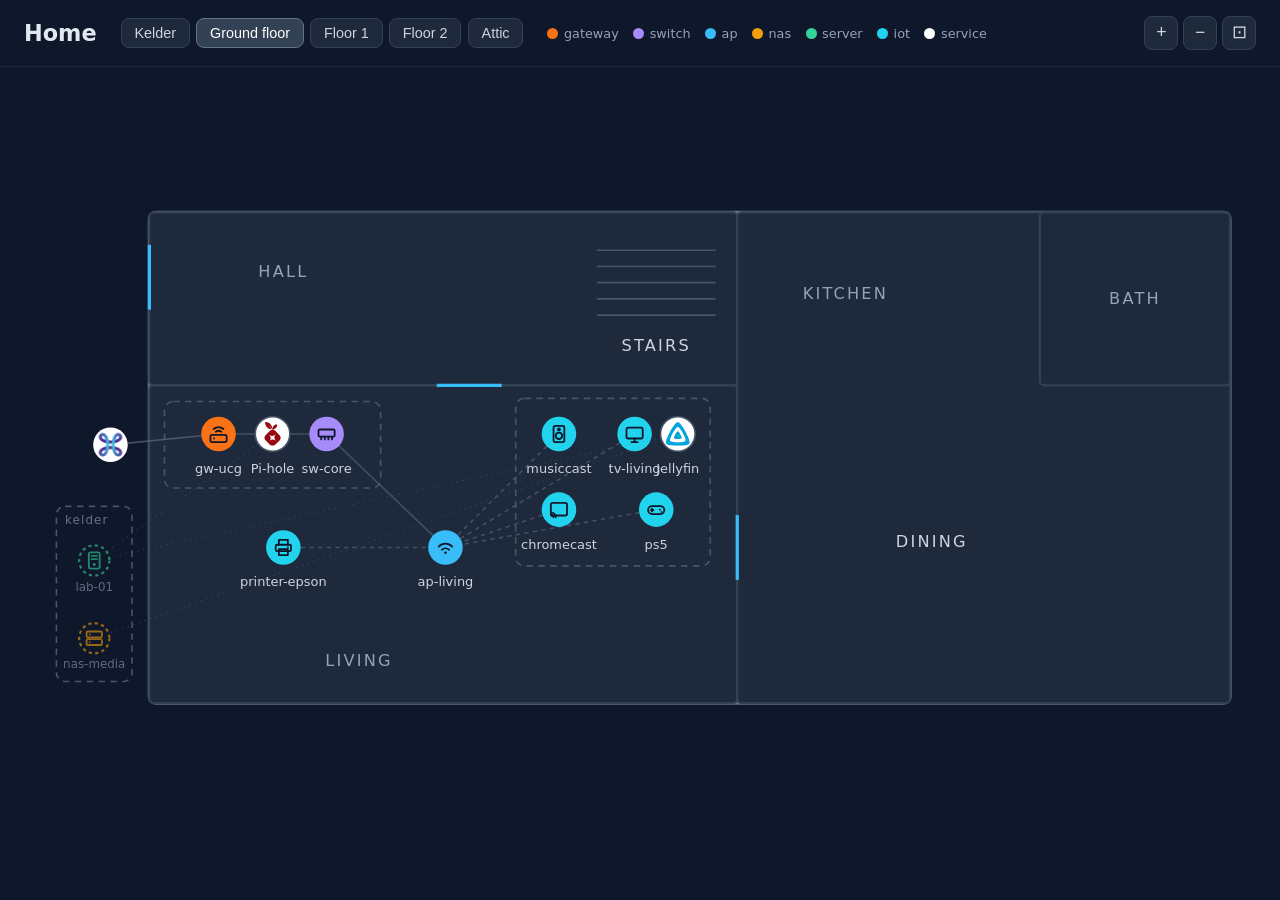
==== commit a6d0a42a: "Update homelab visualizer to latest build" ====
--- a/homelab/index.html
+++ b/homelab/index.html
@@ -1,44 +1,50 @@
-<!DOCTYPE html><html lang="en"> <head><meta charset="utf-8"><meta name="viewport" content="width=device-width, initial-scale=1"><link rel="icon" type="image/svg+xml" href="/homelab/favicon.svg"><link rel="icon" type="image/png" sizes="32x32" href="/homelab/favicon.png"><link rel="apple-touch-icon" href="/homelab/apple-touch-icon.png"><title>Home</title><link rel="stylesheet" href="/homelab/_astro/edit.CojP6MBI.css"><script type="module" src="/homelab/_astro/hoisted.nd2Zk5Op.js"></script></head> <body data-base="/homelab/"> <header> <h1>Home</h1> <nav class="floor-switch"> <button class="floor-btn" data-target-floor="kelder">Kelder</button><button class="floor-btn" data-target-floor="ground">Ground floor</button><button class="floor-btn" data-target-floor="fl1">Floor 1</button><button class="floor-btn" data-target-floor="fl2">Floor 2</button><button class="floor-btn" data-target-floor="attic">Attic</button> </nav> <div class="legend"> <span class="legend-item"><i style="background:#f97316"></i>gateway</span><span class="legend-item"><i style="background:#a78bfa"></i>switch</span><span class="legend-item"><i style="background:#38bdf8"></i>ap</span><span class="legend-item"><i style="background:#f59e0b"></i>nas</span><span class="legend-item"><i style="background:#34d399"></i>server</span><span class="legend-item"><i style="background:#22d3ee"></i>iot</span><span class="legend-item"><i style="background:#ffffff"></i>service</span> </div> <div class="zoom-ctrls"> <button id="zoom-in" aria-label="Zoom in">+</button> <button id="zoom-out" aria-label="Zoom out">−</button> <button id="zoom-reset" aria-label="Fit">⊡</button> </div> </header> <main id="stage"> <div class="floor-layer" data-floor="kelder"><svg viewBox="-60 0 1140 680" class="floor-svg" xmlns="http://www.w3.org/2000/svg" font-family="system-ui, sans-serif">
-  <rect x="-60" y="0" width="1140" height="680" fill="#0f172a"/>
-  <rect x="56" y="50" width="1000" height="574" rx="6" fill="none" stroke="#64748b" stroke-width="3"/>
-  <rect x="56" y="50" width="1000" height="631" rx="4" fill="#1e293b" stroke="#334155" stroke-width="2"/>
+<!DOCTYPE html><html lang="en"> <head><meta charset="utf-8"><meta name="viewport" content="width=device-width, initial-scale=1"><link rel="icon" type="image/svg+xml" href="/homelab/favicon.svg"><link rel="icon" type="image/png" sizes="32x32" href="/homelab/favicon.png"><link rel="apple-touch-icon" href="/homelab/apple-touch-icon.png"><title>Sangu Blueprint</title><link rel="stylesheet" href="/homelab/_astro/edit.CojP6MBI.css"><script type="module" src="/homelab/_astro/hoisted.nd2Zk5Op.js"></script></head> <body data-base="/homelab/"> <header> <h1>Home</h1> <nav class="floor-switch"> <button class="floor-btn" data-target-floor="kelder">Kelder</button><button class="floor-btn" data-target-floor="ground">Ground floor</button><button class="floor-btn" data-target-floor="fl1">Floor 1</button><button class="floor-btn" data-target-floor="fl2">Floor 2</button><button class="floor-btn" data-target-floor="attic">Attic</button> </nav> <div class="legend"> <span class="legend-item"><i style="background:#f97316"></i>gateway</span><span class="legend-item"><i style="background:#a78bfa"></i>switch</span><span class="legend-item"><i style="background:#38bdf8"></i>ap</span><span class="legend-item"><i style="background:#f59e0b"></i>nas</span><span class="legend-item"><i style="background:#34d399"></i>server</span><span class="legend-item"><i style="background:#22d3ee"></i>iot</span><span class="legend-item"><i style="background:#ffffff"></i>service</span> </div> <div class="zoom-ctrls"> <button id="zoom-in" aria-label="Zoom in">+</button> <button id="zoom-out" aria-label="Zoom out">−</button> <button id="zoom-reset" aria-label="Fit">⊡</button> </div> </header> <main id="stage"> <div class="floor-layer" data-floor="kelder"><svg viewBox="-60 0 1320 1060" class="floor-svg" xmlns="http://www.w3.org/2000/svg" font-family="system-ui, sans-serif">
+  <rect x="-60" y="0" width="1320" height="1060" fill="#0f172a"/>
+  <rect x="56" y="50" width="1180" height="980" rx="6" fill="none" stroke="#64748b" stroke-width="3"/>
+  <rect x="56" y="50" width="1180" height="1000" rx="4" fill="#1e293b" stroke="#334155" stroke-width="2"/>
   <text x="300" y="600" fill="#94a3b8" font-size="15" letter-spacing="2" text-anchor="middle"></text>
-  <line x1="880" y1="90" x2="1020" y2="90" stroke="#475569" stroke-width="1.5"/>
-  <line x1="880" y1="110" x2="1020" y2="110" stroke="#475569" stroke-width="1.5"/>
-  <line x1="880" y1="130" x2="1020" y2="130" stroke="#475569" stroke-width="1.5"/>
-  <line x1="880" y1="150" x2="1020" y2="150" stroke="#475569" stroke-width="1.5"/>
-  <line x1="880" y1="170" x2="1020" y2="170" stroke="#475569" stroke-width="1.5"/>
   <rect class="group-box" x="-44" y="168" width="92" height="104" rx="8" fill="none" stroke="#475569" stroke-width="1.5" stroke-dasharray="6 5"/>
   <text x="-36" y="184" fill="#64748b" font-size="11" letter-spacing="1">ground floor</text>
-  <rect class="group-box" x="475" y="100" width="400" height="563" rx="8" fill="none" stroke="#475569" stroke-width="1.5" stroke-dasharray="6 5"/>
-  <rect class="group-box" x="490" y="188" width="380" height="205" rx="8" fill="none" stroke="#475569" stroke-width="1.5" stroke-dasharray="6 5"/>
-  <rect class="group-box" x="488" y="421" width="380" height="102" rx="8" fill="none" stroke="#475569" stroke-width="1.5" stroke-dasharray="6 5"/>
-  <text x="498" y="439" fill="#cbd5e1" font-size="13" font-weight="600" letter-spacing="1">Coolify</text>
-  <g class="drill-btn" data-drill-flow="apps-01" data-cx="852" data-cy="437" style="cursor:pointer"><title>More details</title><circle cx="852" cy="437" r="11" fill="#1e293b" stroke="#38bdf8" stroke-width="1.5"/><line x1="847" y1="437" x2="857" y2="437" stroke="#38bdf8" stroke-width="1.5"/><line x1="852" y1="432" x2="852" y2="442" stroke="#38bdf8" stroke-width="1.5"/></g>
-  <rect class="group-box" x="489" y="550" width="380" height="96" rx="8" fill="none" stroke="#475569" stroke-width="1.5" stroke-dasharray="6 5"/>
-  <text x="499" y="568" fill="#cbd5e1" font-size="13" font-weight="600" letter-spacing="1">obs-01</text>
-  <g class="drill-btn" data-drill-flow="obs-01" data-cx="853" data-cy="566" style="cursor:pointer"><title>More details</title><circle cx="853" cy="566" r="11" fill="#1e293b" stroke="#38bdf8" stroke-width="1.5"/><line x1="848" y1="566" x2="858" y2="566" stroke="#38bdf8" stroke-width="1.5"/><line x1="853" y1="561" x2="853" y2="571" stroke="#38bdf8" stroke-width="1.5"/></g>
-  <rect class="group-box" x="63" y="496" width="352" height="150" rx="8" fill="none" stroke="#475569" stroke-width="1.5" stroke-dasharray="6 5"/>
-  <text x="73" y="514" fill="#cbd5e1" font-size="13" font-weight="600" letter-spacing="1">Pirateflix</text>
-  <g class="drill-btn" data-drill-flow="pirateflix" data-cx="399" data-cy="512" style="cursor:pointer"><title>More details</title><circle cx="399" cy="512" r="11" fill="#1e293b" stroke="#38bdf8" stroke-width="1.5"/><line x1="394" y1="512" x2="404" y2="512" stroke="#38bdf8" stroke-width="1.5"/><line x1="399" y1="507" x2="399" y2="517" stroke="#38bdf8" stroke-width="1.5"/></g>
-  <text x="950" y="215" fill="#cbd5e1" font-size="15" letter-spacing="2" text-anchor="middle">STAIRS</text>
-<g class="links"><line class="conn" data-a="nas-work" data-b="sw-kelder" x1="340" y1="340" x2="150" y2="220" stroke="#64748b" stroke-width="1.5" opacity="0.5"/><line class="conn" data-a="nas-media" data-b="sw-kelder" x1="340" y1="430" x2="150" y2="220" stroke="#64748b" stroke-width="1.5" opacity="0.5"/><line class="conn" data-a="lab-01" data-b="sw-kelder" x1="340" y1="150" x2="150" y2="220" stroke="#64748b" stroke-width="1.5" opacity="0.5"/><line class="conn" data-a="sw-kelder" data-b="sw-core" x1="150" y1="220" x2="2" y2="220" stroke="#64748b" stroke-width="1.5" opacity="0.5"/><g class="hl-ghost" data-node="sw-core" data-cx="2" data-cy="220"><g class="ghost" opacity="0.6"><title>Ubiquiti (USW-Lite-8-PoE)</title><circle class="ring" cx="2" cy="220" r="14" fill="none" pointer-events="all" stroke="#a78bfa" stroke-width="2" stroke-dasharray="3 3"/><g transform="translate(-8 210) scale(0.8333)" fill="none" stroke="#a78bfa" color="#a78bfa" stroke-width="2" stroke-linecap="round" stroke-linejoin="round"><rect x="3" y="7" width="18" height="8" rx="1.5"/><path d="M6 15v3M10 15v3M14 15v3M18 15v3"/></g><text x="2" y="248" text-anchor="middle" font-size="11" fill="#94a3b8">sw-core</text></g></g></g><g class="markers"><g class="hl-node" data-host="sw-kelder" data-node="sw-kelder" data-cx="150" data-cy="220"><title>Ubiquiti (USW Flex Mini)</title><circle class="ring" cx="150" cy="220" r="16" fill="#a78bfa"/><g transform="translate(140 210) scale(0.8333)" fill="none" stroke="#0f172a" color="#0f172a" stroke-width="2" stroke-linecap="round" stroke-linejoin="round"><rect x="3" y="7" width="18" height="8" rx="1.5"/><path d="M6 15v3M10 15v3M14 15v3M18 15v3"/></g><text x="150" y="256" text-anchor="middle" font-size="12" fill="#cbd5e1">sw-kelder</text></g><g class="hl-node" data-host="nas-work" data-node="nas-work" data-cx="340" data-cy="340"><title>Synology (DS220+)</title><circle class="ring" cx="340" cy="340" r="16" fill="#f59e0b"/><g transform="translate(330 330) scale(0.8333)" fill="none" stroke="#0f172a" color="#0f172a" stroke-width="2" stroke-linecap="round" stroke-linejoin="round"><rect x="3.5" y="4.5" width="17" height="6.5" rx="1.5"/><rect x="3.5" y="13" width="17" height="6.5" rx="1.5"/><circle cx="7" cy="7.75" r="1" fill="currentColor" stroke="none"/><circle cx="7" cy="16.25" r="1" fill="currentColor" stroke="none"/></g><text x="340" y="376" text-anchor="middle" font-size="12" fill="#cbd5e1">nas-work</text></g><g class="hl-node" data-host="nas-media" data-node="nas-media" data-cx="340" data-cy="430"><title>Synology (DS916+)</title><circle class="ring" cx="340" cy="430" r="16" fill="#f59e0b"/><g transform="translate(330 420) scale(0.8333)" fill="none" stroke="#0f172a" color="#0f172a" stroke-width="2" stroke-linecap="round" stroke-linejoin="round"><rect x="3.5" y="4.5" width="17" height="6.5" rx="1.5"/><rect x="3.5" y="13" width="17" height="6.5" rx="1.5"/><circle cx="7" cy="7.75" r="1" fill="currentColor" stroke="none"/><circle cx="7" cy="16.25" r="1" fill="currentColor" stroke="none"/></g><text x="340" y="466" text-anchor="middle" font-size="12" fill="#cbd5e1">nas-media</text></g><g class="hl-node" data-host="lab-01" data-node="lab-01" data-cx="340" data-cy="150"><title>Lenovo (ThinkCentre neo 50q Gen 5)</title><circle class="ring" cx="340" cy="150" r="16" fill="#34d399"/><g transform="translate(330 140) scale(0.8333)" fill="none" stroke="#0f172a" color="#0f172a" stroke-width="2" stroke-linecap="round" stroke-linejoin="round"><rect x="6" y="3" width="12" height="18" rx="2"/><path d="M9 7h6M9 10.5h6"/><circle cx="12" cy="16.5" r="1.6" fill="currentColor" stroke="none"/></g><text x="340" y="186" text-anchor="middle" font-size="12" fill="#cbd5e1">lab-01</text></g><line class="conn" data-a="Radarr" data-b="nas-media" x1="151.993046613507" y1="534.2414791053823" x2="326.006953386493" y2="437.75852089461773" stroke="#64748b" stroke-width="1" stroke-dasharray="0.5 5" stroke-linecap="round" opacity="0.35"/><g class="hl-svc" data-host="nas-media" data-service="Radarr" data-node="Radarr" data-cx="138" data-cy="542"><title>Radarr</title><circle class="ring" cx="138" cy="542" r="16" fill="#fff" stroke="#475569" stroke-width="1.5"/><image href="/homelab/logos/radarr.svg" x="127" y="531" width="22" height="22" preserveAspectRatio="xMidYMid meet"/><text x="138" y="578" text-anchor="middle" font-size="12" fill="#cbd5e1">Radarr</text></g><line class="conn" data-a="Sonarr" data-b="nas-media" x1="226.9163782669079" y1="531.3229250728505" x2="328.08362173309206" y2="440.6770749271495" stroke="#64748b" stroke-width="1" stroke-dasharray="0.5 5" stroke-linecap="round" opacity="0.35"/><g class="hl-svc" data-host="nas-media" data-service="Sonarr" data-node="Sonarr" data-cx="215" data-cy="542"><title>Sonarr</title><circle class="ring" cx="215" cy="542" r="16" fill="#fff" stroke="#475569" stroke-width="1.5"/><image href="/homelab/logos/sonarr.svg" x="204" y="531" width="22" height="22" preserveAspectRatio="xMidYMid meet"/><text x="215" y="578" text-anchor="middle" font-size="12" fill="#cbd5e1">Sonarr</text></g><line class="conn" data-a="Prowlarr" data-b="nas-media" x1="301.6744677459286" y1="531.0400395789154" x2="334.3255322540714" y2="444.95996042108453" stroke="#64748b" stroke-width="1" stroke-dasharray="0.5 5" stroke-linecap="round" opacity="0.35"/><g class="hl-svc" data-host="nas-media" data-service="Prowlarr" data-node="Prowlarr" data-cx="296" data-cy="546"><title>Prowlarr</title><g><title>FlareSolverr</title><circle class="ring" cx="313" cy="534" r="16" fill="#fff" stroke="#475569" stroke-width="1.5"/><image href="/homelab/logos/flaresolverr.svg" x="302" y="523" width="22" height="22" preserveAspectRatio="xMidYMid meet"/></g><circle class="ring" cx="296" cy="546" r="16" fill="#fff" stroke="#475569" stroke-width="1.5"/><image href="/homelab/logos/prowlarr.svg" x="285" y="535" width="22" height="22" preserveAspectRatio="xMidYMid meet"/><text x="296" y="582" text-anchor="middle" font-size="12" fill="#cbd5e1">Prowlarr</text></g><line class="conn" data-a="Bazarr" data-b="nas-media" x1="372.02116518126843" y1="527.7943693373874" x2="344.97883481873157" y2="445.20563066261263" stroke="#64748b" stroke-width="1" stroke-dasharray="0.5 5" stroke-linecap="round" opacity="0.35"/><g class="hl-svc" data-host="nas-media" data-service="Bazarr" data-node="Bazarr" data-cx="377" data-cy="543"><title>Bazarr</title><circle class="ring" cx="377" cy="543" r="16" fill="#fff" stroke="#475569" stroke-width="1.5"/><image href="/homelab/logos/bazarr.svg" x="366" y="532" width="22" height="22" preserveAspectRatio="xMidYMid meet"/><text x="377" y="579" text-anchor="middle" font-size="12" fill="#cbd5e1">Bazarr</text></g><line class="conn" data-a="qBittorrent" data-b="nas-media" x1="117.03464621332614" y1="588.7210993057678" x2="326.96535378667386" y2="439.27890069423216" stroke="#64748b" stroke-width="1" stroke-dasharray="0.5 5" stroke-linecap="round" opacity="0.35"/><g class="hl-svc" data-host="nas-media" data-service="qBittorrent" data-node="qBittorrent" data-cx="104" data-cy="598"><title>qBittorrent</title><circle class="ring" cx="104" cy="598" r="16" fill="#fff" stroke="#475569" stroke-width="1.5"/><image href="/homelab/logos/qbittorrent.svg" x="93" y="587" width="22" height="22" preserveAspectRatio="xMidYMid meet"/><text x="104" y="634" text-anchor="middle" font-size="12" fill="#cbd5e1">qBittorrent</text></g><line class="conn" data-a="Jellyseerr" data-b="nas-media" x1="192.96150634462072" y1="586.3447274310362" x2="329.0384936553793" y2="441.6552725689638" stroke="#64748b" stroke-width="1" stroke-dasharray="0.5 5" stroke-linecap="round" opacity="0.35"/><g class="hl-svc" data-host="nas-media" data-service="Jellyseerr" data-node="Jellyseerr" data-cx="182" data-cy="598"><title>Jellyseerr</title><circle class="ring" cx="182" cy="598" r="16" fill="#fff" stroke="#475569" stroke-width="1.5"/><image href="/homelab/logos/jellyseerr.svg" x="171" y="587" width="22" height="22" preserveAspectRatio="xMidYMid meet"/><text x="182" y="634" text-anchor="middle" font-size="12" fill="#cbd5e1">Jellyseerr</text></g><line class="conn" data-a="Heimdall" data-b="nas-media" x1="264.9845555242096" y1="584.6050014196169" x2="333.0154444757904" y2="444.3949985803832" stroke="#64748b" stroke-width="1" stroke-dasharray="0.5 5" stroke-linecap="round" opacity="0.35"/><g class="hl-svc" data-host="nas-media" data-service="Heimdall" data-node="Heimdall" data-cx="258" data-cy="599"><title>Heimdall</title><circle class="ring" cx="258" cy="599" r="16" fill="#fff" stroke="#475569" stroke-width="1.5"/><image href="/homelab/logos/heimdall.svg" x="247" y="588" width="22" height="22" preserveAspectRatio="xMidYMid meet"/><text x="258" y="635" text-anchor="middle" font-size="12" fill="#cbd5e1">Heimdall</text></g><line class="conn" data-a="Jellystat" data-b="nas-media" x1="344.52117264875614" y1="581.0071664684552" x2="340.47882735124386" y2="445.9928335315447" stroke="#64748b" stroke-width="1" stroke-dasharray="0.5 5" stroke-linecap="round" opacity="0.35"/><g class="hl-svc" data-host="nas-media" data-service="Jellystat" data-node="Jellystat" data-cx="345" data-cy="597"><title>Jellystat</title><circle class="ring" cx="345" cy="597" r="16" fill="#fff" stroke="#475569" stroke-width="1.5"/><image href="/homelab/logos/jellystat.svg" x="334" y="586" width="22" height="22" preserveAspectRatio="xMidYMid meet"/><text x="345" y="633" text-anchor="middle" font-size="12" fill="#cbd5e1">Jellystat</text></g><line class="conn" data-a="proxmox" data-b="lab-01" x1="429.2825829372404" y1="132.99379372623991" x2="355.7174170627596" y2="147.00620627376009" stroke="#64748b" stroke-width="1.5" opacity="0.6"/><a href="https://lab-01.lan.sangu.be:8006" target="_blank" rel="noopener" style="cursor:pointer"><g class="deco" data-node="proxmox" data-cx="445" data-cy="130"><title>proxmox
-DNS: lab-01.lan.sangu.be</title><circle class="ring" cx="445" cy="130" r="16" fill="#fff"/><image href="/homelab/logos/proxmox.png" x="433" y="118" width="24" height="24" preserveAspectRatio="xMidYMid meet"/><text x="445" y="162" text-anchor="middle" font-size="12" fill="#94a3b8">Proxmox</text><text x="445" y="177" text-anchor="middle" font-size="10" fill="#64748b">lab-01.lan.sangu.be</text></g></a><line class="conn" data-a="pihole" data-b="proxmox" x1="529" y1="130" x2="461" y2="130" stroke="#64748b" stroke-width="1.5" opacity="0.6"/><a href="https://dns.lan.sangu.be/admin/login" target="_blank" rel="noopener" style="cursor:pointer"><g class="deco" data-node="pihole" data-cx="545" data-cy="130"><title>pihole
-DNS: dns.lan.sangu.be</title><circle class="ring" cx="545" cy="130" r="16" fill="#fff"/><image href="/homelab/logos/pihole.svg" x="533" y="118" width="24" height="24" preserveAspectRatio="xMidYMid meet"/><text x="545" y="162" text-anchor="middle" font-size="12" fill="#94a3b8">CT 100</text><text x="545" y="177" text-anchor="middle" font-size="10" fill="#64748b">dns.lan.sangu.be</text></g></a><line class="conn" data-a="jellyfin" data-b="proxmox" x1="649" y1="130" x2="461" y2="130" stroke="#64748b" stroke-width="1.5" opacity="0.6"/><a href="https://jellyfin.sangu.be/" target="_blank" rel="noopener" style="cursor:pointer"><g class="deco" data-node="jellyfin" data-cx="665" data-cy="130"><title>jellyfin
-DNS: jellyfin.sangu.be</title><circle class="ring" cx="665" cy="130" r="16" fill="#fff"/><image href="/homelab/logos/jellyfin.svg" x="653" y="118" width="24" height="24" preserveAspectRatio="xMidYMid meet"/><text x="665" y="162" text-anchor="middle" font-size="12" fill="#94a3b8">CT 108</text><text x="665" y="177" text-anchor="middle" font-size="10" fill="#64748b">jellyfin.sangu.be</text></g></a><line class="conn" data-a="docker" data-b="proxmox" x1="533.2251038118108" y1="211.16709550686588" x2="456.77489618818925" y2="140.83290449313412" stroke="#64748b" stroke-width="1.5" opacity="0.6"/><g class="deco" data-node="docker" data-cx="545" data-cy="222"><title>docker
-DNS: docker-01.lan.sangu.be</title><circle class="ring" cx="545" cy="222" r="16" fill="#fff"/><image href="/homelab/logos/docker.svg" x="533" y="210" width="24" height="24" preserveAspectRatio="xMidYMid meet"/><text x="545" y="254" text-anchor="middle" font-size="12" fill="#94a3b8">VM 110</text><text x="545" y="269" text-anchor="middle" font-size="10" fill="#64748b">docker-01.lan.sangu.be</text></g><a href="https://homepage.lan.sangu.be" target="_blank" rel="noopener" style="cursor:pointer"><g class="deco" data-node="homepage" data-cx="640" data-cy="222"><title>homepage
-DNS: homepage.lan.sangu.be</title><circle class="ring" cx="640" cy="222" r="16" fill="#fff"/><image href="/homelab/logos/homepage.svg" x="628" y="210" width="24" height="24" preserveAspectRatio="xMidYMid meet"/><text x="640" y="254" text-anchor="middle" font-size="12" fill="#94a3b8">Homepage</text></g></a><a href="https://traefik.lan.sangu.be" target="_blank" rel="noopener" style="cursor:pointer"><g class="deco" data-node="traefik" data-cx="680" data-cy="282"><title>traefik
-DNS: traefik.lan.sangu.be</title><circle class="ring" cx="680" cy="282" r="16" fill="#fff"/><image href="/homelab/logos/traefik.svg" x="668" y="270" width="24" height="24" preserveAspectRatio="xMidYMid meet"/><text x="680" y="314" text-anchor="middle" font-size="12" fill="#94a3b8">Traefik</text></g></a><a href="https://vault.lan.sangu.be" target="_blank" rel="noopener" style="cursor:pointer"><g class="deco" data-node="vaultwarden" data-cx="720" data-cy="222"><title>vaultwarden
-DNS: vault.lan.sangu.be</title><circle class="ring" cx="720" cy="222" r="16" fill="#fff"/><image href="/homelab/logos/vaultwarden.svg" x="708" y="210" width="24" height="24" preserveAspectRatio="xMidYMid meet"/><text x="720" y="254" text-anchor="middle" font-size="12" fill="#94a3b8">Vaultwarden</text></g></a><a href="https://ha.lan.sangu.be" target="_blank" rel="noopener" style="cursor:pointer"><g class="deco" data-node="home-assistant" data-cx="760" data-cy="282"><title>home-assistant
-DNS: ha.lan.sangu.be</title><circle class="ring" cx="760" cy="282" r="16" fill="#fff"/><image href="/homelab/logos/home-assistant.svg" x="748" y="270" width="24" height="24" preserveAspectRatio="xMidYMid meet"/><text x="760" y="314" text-anchor="middle" font-size="12" fill="#94a3b8">Home Assistant</text></g></a><a href="https://gatus.lan.sangu.be" target="_blank" rel="noopener" style="cursor:pointer"><g class="deco" data-node="gatus" data-cx="793" data-cy="224"><title>gatus
-DNS: gatus.lan.sangu.be</title><circle class="ring" cx="793" cy="224" r="16" fill="#fff"/><image href="/homelab/logos/gatus.svg" x="781" y="212" width="24" height="24" preserveAspectRatio="xMidYMid meet"/><text x="793" y="256" text-anchor="middle" font-size="12" fill="#94a3b8">Gatus</text></g></a><a href="https://auth.sangu.be" target="_blank" rel="noopener" style="cursor:pointer"><g class="deco" data-node="authelia" data-cx="833" data-cy="280"><title>authelia
-DNS: auth.sangu.be</title><circle class="ring" cx="833" cy="280" r="16" fill="#fff"/><image href="/homelab/logos/authelia.svg" x="821" y="268" width="24" height="24" preserveAspectRatio="xMidYMid meet"/><text x="833" y="312" text-anchor="middle" font-size="12" fill="#94a3b8">Authelia</text></g></a><a href="https://stirling.lan.sangu.be" target="_blank" rel="noopener" style="cursor:pointer"><g class="deco" data-node="stirling-pdf" data-cx="644" data-cy="339"><title>stirling-pdf
-DNS: stirling.lan.sangu.be</title><circle class="ring" cx="644" cy="339" r="16" fill="#fff"/><image href="/homelab/logos/stirling-pdf.svg" x="632" y="327" width="24" height="24" preserveAspectRatio="xMidYMid meet"/><text x="644" y="371" text-anchor="middle" font-size="12" fill="#94a3b8">Stirling</text></g></a><line class="conn" data-a="coolify" data-b="proxmox" x1="552.8306976061141" y1="445.8580611294139" x2="450.16930239388586" y2="145.14193887058607" stroke="#64748b" stroke-width="1.5" opacity="0.6"/><a href="https://coolify.lan.sangu.be" target="_blank" rel="noopener" style="cursor:pointer"><g class="deco" data-node="coolify" data-cx="558" data-cy="461"><title>coolify
-DNS: coolify.lan.sangu.be</title><circle class="ring" cx="558" cy="461" r="16" fill="#fff"/><image href="/homelab/logos/coolify.svg" x="546" y="449" width="24" height="24" preserveAspectRatio="xMidYMid meet"/><text x="558" y="493" text-anchor="middle" font-size="12" fill="#94a3b8">VM 120</text><text x="558" y="508" text-anchor="middle" font-size="10" fill="#64748b">coolify.lan.sangu.be</text></g></a><a href="https://ttc-tabt.sangu.be" target="_blank" rel="noopener" style="cursor:pointer"><g class="deco" data-node="pingpong" data-cx="695" data-cy="457"><title>pingpong
-DNS: ttc-tabt.sangu.be</title><circle class="ring" cx="695" cy="457" r="16" fill="#fff"/><image href="/homelab/logos/pingpong.svg" x="683" y="445" width="24" height="24" preserveAspectRatio="xMidYMid meet"/><text x="695" y="489" text-anchor="middle" font-size="12" fill="#94a3b8">ttc</text></g></a><g class="deco" data-node="slack" data-cx="786" data-cy="457"><title>slack</title><circle class="ring" cx="786" cy="457" r="16" fill="#fff"/><image href="/homelab/logos/slack.svg" x="774" y="445" width="24" height="24" preserveAspectRatio="xMidYMid meet"/><text x="786" y="489" text-anchor="middle" font-size="12" fill="#94a3b8">meme-poster</text></g><line class="conn" data-a="docker" data-b="proxmox" x1="541.5726733742287" y1="570.3713905864828" x2="448.42732662577134" y2="145.6286094135172" stroke="#64748b" stroke-width="1.5" opacity="0.6"/><g class="deco" data-node="docker" data-cx="545" data-cy="586"><title>docker
-DNS: obs-01.lan.sangu.be</title><circle class="ring" cx="545" cy="586" r="16" fill="#fff"/><image href="/homelab/logos/docker.svg" x="533" y="574" width="24" height="24" preserveAspectRatio="xMidYMid meet"/><text x="545" y="618" text-anchor="middle" font-size="12" fill="#94a3b8">VM 131</text><text x="545" y="633" text-anchor="middle" font-size="10" fill="#64748b">obs-01.lan.sangu.be</text></g><a href="https://grafana.lan.sangu.be" target="_blank" rel="noopener" style="cursor:pointer"><g class="deco" data-node="grafana" data-cx="645" data-cy="591"><title>grafana
-DNS: grafana.lan.sangu.be</title><circle class="ring" cx="645" cy="591" r="16" fill="#fff"/><image href="/homelab/logos/grafana.svg" x="633" y="579" width="24" height="24" preserveAspectRatio="xMidYMid meet"/><text x="645" y="623" text-anchor="middle" font-size="12" fill="#94a3b8">Grafana</text></g></a><g class="deco" data-node="prometheus" data-cx="713" data-cy="591"><title>prometheus</title><circle class="ring" cx="713" cy="591" r="16" fill="#fff"/><image href="/homelab/logos/prometheus.svg" x="701" y="579" width="24" height="24" preserveAspectRatio="xMidYMid meet"/><text x="713" y="623" text-anchor="middle" font-size="12" fill="#94a3b8">Prometheus</text></g><g class="deco" data-node="loki" data-cx="779" data-cy="588"><title>loki</title><circle class="ring" cx="779" cy="588" r="16" fill="#fff"/><image href="/homelab/logos/loki.svg" x="767" y="576" width="24" height="24" preserveAspectRatio="xMidYMid meet"/><text x="779" y="620" text-anchor="middle" font-size="12" fill="#94a3b8">Loki</text></g><a href="https://beszel.lan.sangu.be" target="_blank" rel="noopener" style="cursor:pointer"><g class="deco" data-node="beszel" data-cx="830" data-cy="590"><title>beszel
-DNS: beszel.lan.sangu.be</title><circle class="ring" cx="830" cy="590" r="16" fill="#fff"/><image href="/homelab/logos/beszel.svg" x="818" y="578" width="24" height="24" preserveAspectRatio="xMidYMid meet"/><text x="830" y="622" text-anchor="middle" font-size="12" fill="#94a3b8">Beszel</text></g></a></g></svg></div><div class="floor-layer" data-floor="ground"><svg viewBox="-60 0 1140 560" class="floor-svg" xmlns="http://www.w3.org/2000/svg" font-family="system-ui, sans-serif">
+  <rect class="group-box" x="760" y="300" width="408" height="168" rx="8" fill="none" stroke="#475569" stroke-width="1.5" stroke-dasharray="6 5"/>
+  <text x="770" y="318" fill="#cbd5e1" font-size="13" font-weight="600" letter-spacing="1">infra</text>
+  <rect class="group-box" x="760" y="486" width="408" height="168" rx="8" fill="none" stroke="#475569" stroke-width="1.5" stroke-dasharray="6 5"/>
+  <text x="770" y="504" fill="#cbd5e1" font-size="13" font-weight="600" letter-spacing="1">apps</text>
+  <rect class="group-box" x="760" y="690" width="408" height="96" rx="8" fill="none" stroke="#475569" stroke-width="1.5" stroke-dasharray="6 5"/>
+  <text x="770" y="708" fill="#cbd5e1" font-size="13" font-weight="600" letter-spacing="1">Coolify · deployed (PaaS)</text>
+  <g class="drill-btn" data-drill-flow="apps-01" data-cx="1152" data-cy="706" style="cursor:pointer"><title>More details</title><circle cx="1152" cy="706" r="11" fill="#1e293b" stroke="#38bdf8" stroke-width="1.5"/><circle cx="1150" cy="704" r="3.6" fill="none" stroke="#38bdf8" stroke-width="1.5"/><line x1="1152.9" y1="706.9" x2="1156.8" y2="710.8" stroke="#38bdf8" stroke-width="1.5" stroke-linecap="round"/></g>
+  <rect class="group-box" x="760" y="812" width="408" height="180" rx="8" fill="none" stroke="#475569" stroke-width="1.5" stroke-dasharray="6 5"/>
+  <text x="770" y="830" fill="#cbd5e1" font-size="13" font-weight="600" letter-spacing="1">Observability</text>
+  <g class="drill-btn" data-drill-flow="obs-01" data-cx="1152" data-cy="828" style="cursor:pointer"><title>More details</title><circle cx="1152" cy="828" r="11" fill="#1e293b" stroke="#38bdf8" stroke-width="1.5"/><circle cx="1150" cy="826" r="3.6" fill="none" stroke="#38bdf8" stroke-width="1.5"/><line x1="1152.9" y1="828.9" x2="1156.8" y2="832.8" stroke="#38bdf8" stroke-width="1.5" stroke-linecap="round"/></g>
+  <rect class="group-box" x="63" y="830" width="352" height="150" rx="8" fill="none" stroke="#475569" stroke-width="1.5" stroke-dasharray="6 5"/>
+  <text x="73" y="848" fill="#cbd5e1" font-size="13" font-weight="600" letter-spacing="1">Pirateflix</text>
+  <g class="drill-btn" data-drill-flow="pirateflix" data-cx="399" data-cy="846" style="cursor:pointer"><title>More details</title><circle cx="399" cy="846" r="11" fill="#1e293b" stroke="#38bdf8" stroke-width="1.5"/><circle cx="397" cy="844" r="3.6" fill="none" stroke="#38bdf8" stroke-width="1.5"/><line x1="399.9" y1="846.9" x2="403.8" y2="850.8" stroke="#38bdf8" stroke-width="1.5" stroke-linecap="round"/></g>
+<g class="links"><line class="conn" data-a="nas-work" data-b="sw-kelder" x1="340" y1="340" x2="150" y2="220" stroke="#64748b" stroke-width="1.5" opacity="0.5"/><line class="conn" data-a="nas-media" data-b="sw-kelder" x1="340" y1="764" x2="150" y2="220" stroke="#64748b" stroke-width="1.5" opacity="0.5"/><line class="conn" data-a="lab-01" data-b="sw-kelder" x1="340" y1="150" x2="150" y2="220" stroke="#64748b" stroke-width="1.5" opacity="0.5"/><line class="conn" data-a="sw-kelder" data-b="sw-core" x1="150" y1="220" x2="2" y2="220" stroke="#64748b" stroke-width="1.5" opacity="0.5"/><g class="hl-ghost" data-node="sw-core" data-cx="2" data-cy="220"><g class="ghost" opacity="0.6"><title>Ubiquiti (USW-Lite-8-PoE)</title><circle class="ring" cx="2" cy="220" r="14" fill="none" pointer-events="all" stroke="#a78bfa" stroke-width="2" stroke-dasharray="3 3"/><g transform="translate(-8 210) scale(0.8333)" fill="none" stroke="#a78bfa" color="#a78bfa" stroke-width="2" stroke-linecap="round" stroke-linejoin="round"><rect x="3" y="7" width="18" height="8" rx="1.5"/><path d="M6 15v3M10 15v3M14 15v3M18 15v3"/></g><text x="2" y="248" text-anchor="middle" font-size="11" fill="#94a3b8">sw-core</text></g></g></g><g class="markers"><g class="hl-node" data-host="sw-kelder" data-node="sw-kelder" data-cx="150" data-cy="220"><title>Ubiquiti (USW Flex Mini)</title><circle class="ring" cx="150" cy="220" r="16" fill="#a78bfa"/><g transform="translate(140 210) scale(0.8333)" fill="none" stroke="#0f172a" color="#0f172a" stroke-width="2" stroke-linecap="round" stroke-linejoin="round"><rect x="3" y="7" width="18" height="8" rx="1.5"/><path d="M6 15v3M10 15v3M14 15v3M18 15v3"/></g><text x="150" y="256" text-anchor="middle" font-size="12" fill="#cbd5e1">sw-kelder</text></g><g class="hl-node" data-host="nas-work" data-node="nas-work" data-cx="340" data-cy="340"><title>Synology (DS220+)</title><circle class="ring" cx="340" cy="340" r="16" fill="#f59e0b"/><g transform="translate(330 330) scale(0.8333)" fill="none" stroke="#0f172a" color="#0f172a" stroke-width="2" stroke-linecap="round" stroke-linejoin="round"><rect x="3.5" y="4.5" width="17" height="6.5" rx="1.5"/><rect x="3.5" y="13" width="17" height="6.5" rx="1.5"/><circle cx="7" cy="7.75" r="1" fill="currentColor" stroke="none"/><circle cx="7" cy="16.25" r="1" fill="currentColor" stroke="none"/></g><text x="340" y="376" text-anchor="middle" font-size="12" fill="#cbd5e1">nas-work</text></g><g class="hl-node" data-host="nas-media" data-node="nas-media" data-cx="340" data-cy="764"><title>Synology (DS916+)</title><circle class="ring" cx="340" cy="764" r="16" fill="#f59e0b"/><g transform="translate(330 754) scale(0.8333)" fill="none" stroke="#0f172a" color="#0f172a" stroke-width="2" stroke-linecap="round" stroke-linejoin="round"><rect x="3.5" y="4.5" width="17" height="6.5" rx="1.5"/><rect x="3.5" y="13" width="17" height="6.5" rx="1.5"/><circle cx="7" cy="7.75" r="1" fill="currentColor" stroke="none"/><circle cx="7" cy="16.25" r="1" fill="currentColor" stroke="none"/></g><text x="340" y="800" text-anchor="middle" font-size="12" fill="#cbd5e1">nas-media</text></g><g class="hl-node" data-host="lab-01" data-node="lab-01" data-cx="340" data-cy="150"><title>Lenovo (ThinkCentre neo 50q Gen 5)</title><circle class="ring" cx="340" cy="150" r="16" fill="#34d399"/><g transform="translate(330 140) scale(0.8333)" fill="none" stroke="#0f172a" color="#0f172a" stroke-width="2" stroke-linecap="round" stroke-linejoin="round"><rect x="6" y="3" width="12" height="18" rx="2"/><path d="M9 7h6M9 10.5h6"/><circle cx="12" cy="16.5" r="1.6" fill="currentColor" stroke="none"/></g><text x="340" y="186" text-anchor="middle" font-size="12" fill="#cbd5e1">lab-01</text></g><line class="conn" data-a="Radarr" data-b="nas-media" x1="151.993046613507" y1="868.2414791053823" x2="326.006953386493" y2="771.7585208946177" stroke="#64748b" stroke-width="1" stroke-dasharray="0.5 5" stroke-linecap="round" opacity="0.35"/><g class="hl-svc" data-host="nas-media" data-service="Radarr" data-node="Radarr" data-cx="138" data-cy="876"><title>Radarr</title><circle class="ring" cx="138" cy="876" r="16" fill="#fff" stroke="#475569" stroke-width="1.5"/><image href="/homelab/logos/radarr.svg" x="127" y="865" width="22" height="22" preserveAspectRatio="xMidYMid meet"/><text x="138" y="912" text-anchor="middle" font-size="12" fill="#cbd5e1">Radarr</text></g><line class="conn" data-a="Sonarr" data-b="nas-media" x1="226.9163782669079" y1="865.3229250728505" x2="328.08362173309206" y2="774.6770749271495" stroke="#64748b" stroke-width="1" stroke-dasharray="0.5 5" stroke-linecap="round" opacity="0.35"/><g class="hl-svc" data-host="nas-media" data-service="Sonarr" data-node="Sonarr" data-cx="215" data-cy="876"><title>Sonarr</title><circle class="ring" cx="215" cy="876" r="16" fill="#fff" stroke="#475569" stroke-width="1.5"/><image href="/homelab/logos/sonarr.svg" x="204" y="865" width="22" height="22" preserveAspectRatio="xMidYMid meet"/><text x="215" y="912" text-anchor="middle" font-size="12" fill="#cbd5e1">Sonarr</text></g><line class="conn" data-a="Prowlarr" data-b="nas-media" x1="301.6744677459286" y1="865.0400395789154" x2="334.3255322540714" y2="778.9599604210846" stroke="#64748b" stroke-width="1" stroke-dasharray="0.5 5" stroke-linecap="round" opacity="0.35"/><g class="hl-svc" data-host="nas-media" data-service="Prowlarr" data-node="Prowlarr" data-cx="296" data-cy="880"><title>Prowlarr</title><g><title>FlareSolverr</title><circle class="ring" cx="313" cy="868" r="16" fill="#fff" stroke="#475569" stroke-width="1.5"/><image href="/homelab/logos/flaresolverr.svg" x="302" y="857" width="22" height="22" preserveAspectRatio="xMidYMid meet"/></g><circle class="ring" cx="296" cy="880" r="16" fill="#fff" stroke="#475569" stroke-width="1.5"/><image href="/homelab/logos/prowlarr.svg" x="285" y="869" width="22" height="22" preserveAspectRatio="xMidYMid meet"/><text x="296" y="916" text-anchor="middle" font-size="12" fill="#cbd5e1">Prowlarr</text></g><line class="conn" data-a="Bazarr" data-b="nas-media" x1="372.02116518126843" y1="861.7943693373874" x2="344.97883481873157" y2="779.2056306626126" stroke="#64748b" stroke-width="1" stroke-dasharray="0.5 5" stroke-linecap="round" opacity="0.35"/><g class="hl-svc" data-host="nas-media" data-service="Bazarr" data-node="Bazarr" data-cx="377" data-cy="877"><title>Bazarr</title><circle class="ring" cx="377" cy="877" r="16" fill="#fff" stroke="#475569" stroke-width="1.5"/><image href="/homelab/logos/bazarr.svg" x="366" y="866" width="22" height="22" preserveAspectRatio="xMidYMid meet"/><text x="377" y="913" text-anchor="middle" font-size="12" fill="#cbd5e1">Bazarr</text></g><line class="conn" data-a="qBittorrent" data-b="nas-media" x1="117.03464621332614" y1="922.7210993057678" x2="326.96535378667386" y2="773.2789006942322" stroke="#64748b" stroke-width="1" stroke-dasharray="0.5 5" stroke-linecap="round" opacity="0.35"/><g class="hl-svc" data-host="nas-media" data-service="qBittorrent" data-node="qBittorrent" data-cx="104" data-cy="932"><title>qBittorrent</title><circle class="ring" cx="104" cy="932" r="16" fill="#fff" stroke="#475569" stroke-width="1.5"/><image href="/homelab/logos/qbittorrent.svg" x="93" y="921" width="22" height="22" preserveAspectRatio="xMidYMid meet"/><text x="104" y="968" text-anchor="middle" font-size="12" fill="#cbd5e1">qBittorrent</text></g><line class="conn" data-a="Jellyseerr" data-b="nas-media" x1="192.96150634462072" y1="920.3447274310362" x2="329.0384936553793" y2="775.6552725689638" stroke="#64748b" stroke-width="1" stroke-dasharray="0.5 5" stroke-linecap="round" opacity="0.35"/><g class="hl-svc" data-host="nas-media" data-service="Jellyseerr" data-node="Jellyseerr" data-cx="182" data-cy="932"><title>Jellyseerr</title><circle class="ring" cx="182" cy="932" r="16" fill="#fff" stroke="#475569" stroke-width="1.5"/><image href="/homelab/logos/jellyseerr.svg" x="171" y="921" width="22" height="22" preserveAspectRatio="xMidYMid meet"/><text x="182" y="968" text-anchor="middle" font-size="12" fill="#cbd5e1">Jellyseerr</text></g><line class="conn" data-a="Heimdall" data-b="nas-media" x1="264.9845555242096" y1="918.6050014196169" x2="333.0154444757904" y2="778.3949985803831" stroke="#64748b" stroke-width="1" stroke-dasharray="0.5 5" stroke-linecap="round" opacity="0.35"/><g class="hl-svc" data-host="nas-media" data-service="Heimdall" data-node="Heimdall" data-cx="258" data-cy="933"><title>Heimdall</title><circle class="ring" cx="258" cy="933" r="16" fill="#fff" stroke="#475569" stroke-width="1.5"/><image href="/homelab/logos/heimdall.svg" x="247" y="922" width="22" height="22" preserveAspectRatio="xMidYMid meet"/><text x="258" y="969" text-anchor="middle" font-size="12" fill="#cbd5e1">Heimdall</text></g><line class="conn" data-a="Jellystat" data-b="nas-media" x1="344.52117264875614" y1="915.0071664684552" x2="340.47882735124386" y2="779.9928335315448" stroke="#64748b" stroke-width="1" stroke-dasharray="0.5 5" stroke-linecap="round" opacity="0.35"/><g class="hl-svc" data-host="nas-media" data-service="Jellystat" data-node="Jellystat" data-cx="345" data-cy="931"><title>Jellystat</title><circle class="ring" cx="345" cy="931" r="16" fill="#fff" stroke="#475569" stroke-width="1.5"/><image href="/homelab/logos/jellystat.svg" x="334" y="920" width="22" height="22" preserveAspectRatio="xMidYMid meet"/><text x="345" y="967" text-anchor="middle" font-size="12" fill="#cbd5e1">Jellystat</text></g><line class="conn" data-a="proxmox" data-b="lab-01" x1="450.06916782636074" y1="489.77873546398314" x2="344.93083217363926" y2="165.22126453601683" stroke="#64748b" stroke-width="1.5" opacity="0.6"/><a href="https://proxmox.lan.sangu.be:8006" target="_blank" rel="noopener" style="cursor:pointer"><g class="deco" data-node="proxmox" data-cx="455" data-cy="505"><title>proxmox
+DNS: proxmox.lan.sangu.be</title><circle class="ring" cx="455" cy="505" r="16" fill="#fff"/><image href="/homelab/logos/proxmox.png" x="443" y="493" width="24" height="24" preserveAspectRatio="xMidYMid meet"/><text x="455" y="537" text-anchor="middle" font-size="12" fill="#94a3b8">Proxmox</text><text x="455" y="552" text-anchor="middle" font-size="10" fill="#64748b">proxmox.lan.sangu.be</text></g></a><line class="conn" data-a="ct-100" data-b="proxmox" x1="579.998106473912" y1="125.19806109849804" x2="460.00189352608794" y2="489.80193890150196" stroke="#64748b" stroke-width="1.5" opacity="0.6"/><g class="deco" data-node="ct-100" data-cx="585" data-cy="110"><title>ct-100
+DNS: dns.lan.sangu.be</title><circle class="ring" cx="585" cy="110" r="16" fill="#fff"/><image href="/homelab/logos/linuxcontainers.svg" x="573" y="98" width="24" height="24" preserveAspectRatio="xMidYMid meet"/><text x="585" y="142" text-anchor="middle" font-size="12" fill="#94a3b8">CT 100</text><text x="585" y="157" text-anchor="middle" font-size="10" fill="#64748b">dns.lan.sangu.be</text></g><line class="conn" data-a="pihole" data-b="ct-100" x1="684" y1="110" x2="601" y2="110" stroke="#64748b" stroke-width="1.5" opacity="0.6"/><a href="https://dns.lan.sangu.be/admin/login" target="_blank" rel="noopener" style="cursor:pointer"><g class="deco" data-node="pihole" data-cx="700" data-cy="110"><title>pihole
+DNS: dns.lan.sangu.be</title><circle class="ring" cx="700" cy="110" r="16" fill="#fff"/><image href="/homelab/logos/pihole.svg" x="688" y="98" width="24" height="24" preserveAspectRatio="xMidYMid meet"/><text x="700" y="142" text-anchor="middle" font-size="12" fill="#94a3b8">Pi-hole</text></g></a><line class="conn" data-a="ct-108" data-b="proxmox" x1="579.0577491783343" y1="194.85562705416416" x2="460.94225082166565" y2="490.14437294583587" stroke="#64748b" stroke-width="1.5" opacity="0.6"/><g class="deco" data-node="ct-108" data-cx="585" data-cy="180"><title>ct-108
+DNS: jellyfin.sangu.be</title><circle class="ring" cx="585" cy="180" r="16" fill="#fff"/><image href="/homelab/logos/linuxcontainers.svg" x="573" y="168" width="24" height="24" preserveAspectRatio="xMidYMid meet"/><text x="585" y="212" text-anchor="middle" font-size="12" fill="#94a3b8">CT 108</text><text x="585" y="227" text-anchor="middle" font-size="10" fill="#64748b">jellyfin.sangu.be</text></g><line class="conn" data-a="jellyfin" data-b="ct-108" x1="684" y1="180" x2="601" y2="180" stroke="#64748b" stroke-width="1.5" opacity="0.6"/><a href="https://jellyfin.sangu.be/" target="_blank" rel="noopener" style="cursor:pointer"><g class="deco" data-node="jellyfin" data-cx="700" data-cy="180"><title>jellyfin
+DNS: jellyfin.sangu.be</title><circle class="ring" cx="700" cy="180" r="16" fill="#fff"/><image href="/homelab/logos/jellyfin.svg" x="688" y="168" width="24" height="24" preserveAspectRatio="xMidYMid meet"/><text x="700" y="212" text-anchor="middle" font-size="12" fill="#94a3b8">Jellyfin</text></g></a><line class="conn" data-a="docker-01" data-b="proxmox" x1="569.358691501222" y1="480.3688972151214" x2="470.6413084987781" y2="501.6311027848786" stroke="#64748b" stroke-width="1.5" opacity="0.6"/><g class="deco" data-node="docker-01" data-cx="585" data-cy="477"><title>docker-01
+DNS: docker-01.lan.sangu.be</title><circle class="ring" cx="585" cy="477" r="16" fill="#fff"/><image href="/homelab/logos/qemu.svg" x="573" y="465" width="24" height="24" preserveAspectRatio="xMidYMid meet"/><text x="585" y="509" text-anchor="middle" font-size="12" fill="#94a3b8">VM 110</text><text x="585" y="524" text-anchor="middle" font-size="10" fill="#64748b">docker-01.lan.sangu.be</text></g><line class="conn" data-a="dk-110" data-b="docker-01" x1="674" y1="477" x2="601" y2="477" stroke="#64748b" stroke-width="1.5" opacity="0.6"/><line class="conn" data-a="dk-110" data-b="infra-box" x1="700.5084919168672" y1="464.9346944658191" x2="760.4915080831328" y2="396.0653055341809" stroke="#64748b" stroke-width="1.5" opacity="0.6"/><line class="conn" data-a="dk-110" data-b="apps-box" x1="700.5084919168672" y1="489.0653055341809" x2="760.4915080831328" y2="557.9346944658191" stroke="#64748b" stroke-width="1.5" opacity="0.6"/><g class="deco" data-node="dk-110" data-cx="690" data-cy="477"><title>dk-110</title><circle class="ring" cx="690" cy="477" r="16" fill="#fff"/><image href="/homelab/logos/docker.svg" x="678" y="465" width="24" height="24" preserveAspectRatio="xMidYMid meet"/><text x="690" y="509" text-anchor="middle" font-size="12" fill="#94a3b8">docker</text></g><a href="https://traefik.lan.sangu.be" target="_blank" rel="noopener" style="cursor:pointer"><g class="deco" data-node="traefik" data-cx="812" data-cy="352"><title>traefik
+DNS: traefik.lan.sangu.be</title><circle class="ring" cx="812" cy="352" r="16" fill="#fff"/><image href="/homelab/logos/traefik.svg" x="800" y="340" width="24" height="24" preserveAspectRatio="xMidYMid meet"/><text x="812" y="384" text-anchor="middle" font-size="12" fill="#94a3b8">Traefik</text></g></a><a href="https://auth.sangu.be" target="_blank" rel="noopener" style="cursor:pointer"><g class="deco" data-node="authelia" data-cx="912" data-cy="352"><title>authelia
+DNS: auth.sangu.be</title><circle class="ring" cx="912" cy="352" r="16" fill="#fff"/><image href="/homelab/logos/authelia.svg" x="900" y="340" width="24" height="24" preserveAspectRatio="xMidYMid meet"/><text x="912" y="384" text-anchor="middle" font-size="12" fill="#94a3b8">Authelia</text></g></a><a href="https://homepage.lan.sangu.be" target="_blank" rel="noopener" style="cursor:pointer"><g class="deco" data-node="homepage" data-cx="1012" data-cy="352"><title>homepage
+DNS: homepage.lan.sangu.be</title><circle class="ring" cx="1012" cy="352" r="16" fill="#fff"/><image href="/homelab/logos/homepage.svg" x="1000" y="340" width="24" height="24" preserveAspectRatio="xMidYMid meet"/><text x="1012" y="384" text-anchor="middle" font-size="12" fill="#94a3b8">Homepage</text></g></a><a href="https://gatus.lan.sangu.be" target="_blank" rel="noopener" style="cursor:pointer"><g class="deco" data-node="gatus" data-cx="1112" data-cy="352"><title>gatus
+DNS: gatus.lan.sangu.be</title><circle class="ring" cx="1112" cy="352" r="16" fill="#fff"/><image href="/homelab/logos/gatus.svg" x="1100" y="340" width="24" height="24" preserveAspectRatio="xMidYMid meet"/><text x="1112" y="384" text-anchor="middle" font-size="12" fill="#94a3b8">Gatus</text></g></a><g class="deco" data-node="headscale" data-cx="812" data-cy="416"><title>headscale</title><circle class="ring" cx="812" cy="416" r="16" fill="#fff"/><image href="/homelab/logos/headscale.svg" x="800" y="404" width="24" height="24" preserveAspectRatio="xMidYMid meet"/><text x="812" y="448" text-anchor="middle" font-size="12" fill="#94a3b8">Headscale</text></g><a href="https://vault.lan.sangu.be" target="_blank" rel="noopener" style="cursor:pointer"><g class="deco" data-node="vaultwarden" data-cx="912" data-cy="416"><title>vaultwarden
+DNS: vault.lan.sangu.be</title><circle class="ring" cx="912" cy="416" r="16" fill="#fff"/><image href="/homelab/logos/vaultwarden.svg" x="900" y="404" width="24" height="24" preserveAspectRatio="xMidYMid meet"/><text x="912" y="448" text-anchor="middle" font-size="12" fill="#94a3b8">Vaultwarden</text></g></a><a href="https://ha.lan.sangu.be" target="_blank" rel="noopener" style="cursor:pointer"><g class="deco" data-node="home-assistant" data-cx="1012" data-cy="416"><title>home-assistant
+DNS: ha.lan.sangu.be</title><circle class="ring" cx="1012" cy="416" r="16" fill="#fff"/><image href="/homelab/logos/home-assistant.svg" x="1000" y="404" width="24" height="24" preserveAspectRatio="xMidYMid meet"/><text x="1012" y="448" text-anchor="middle" font-size="12" fill="#94a3b8">Home Assistant</text></g></a><a href="https://ntfy.sangu.be" target="_blank" rel="noopener" style="cursor:pointer"><g class="deco" data-node="ntfy" data-cx="1112" data-cy="416"><title>ntfy
+DNS: ntfy.sangu.be</title><circle class="ring" cx="1112" cy="416" r="16" fill="#fff"/><image href="/homelab/logos/ntfy.svg" x="1100" y="404" width="24" height="24" preserveAspectRatio="xMidYMid meet"/><text x="1112" y="448" text-anchor="middle" font-size="12" fill="#94a3b8">ntfy</text></g></a><a href="https://stirling.lan.sangu.be" target="_blank" rel="noopener" style="cursor:pointer"><g class="deco" data-node="stirling-pdf" data-cx="812" data-cy="540"><title>stirling-pdf
+DNS: stirling.lan.sangu.be</title><circle class="ring" cx="812" cy="540" r="16" fill="#fff"/><image href="/homelab/logos/stirling-pdf.svg" x="800" y="528" width="24" height="24" preserveAspectRatio="xMidYMid meet"/><text x="812" y="572" text-anchor="middle" font-size="12" fill="#94a3b8">Stirling-PDF</text></g></a><a href="https://mealie.lan.sangu.be" target="_blank" rel="noopener" style="cursor:pointer"><g class="deco" data-node="mealie" data-cx="912" data-cy="540"><title>mealie
+DNS: mealie.lan.sangu.be</title><circle class="ring" cx="912" cy="540" r="16" fill="#fff"/><image href="/homelab/logos/mealie.svg" x="900" y="528" width="24" height="24" preserveAspectRatio="xMidYMid meet"/><text x="912" y="572" text-anchor="middle" font-size="12" fill="#94a3b8">Mealie</text></g></a><a href="https://grocy.lan.sangu.be" target="_blank" rel="noopener" style="cursor:pointer"><g class="deco" data-node="grocy" data-cx="1012" data-cy="540"><title>grocy
+DNS: grocy.lan.sangu.be</title><circle class="ring" cx="1012" cy="540" r="16" fill="#fff"/><image href="/homelab/logos/grocy.svg" x="1000" y="528" width="24" height="24" preserveAspectRatio="xMidYMid meet"/><text x="1012" y="572" text-anchor="middle" font-size="12" fill="#94a3b8">Grocy</text></g></a><a href="https://it-tools.lan.sangu.be" target="_blank" rel="noopener" style="cursor:pointer"><g class="deco" data-node="it-tools" data-cx="812" data-cy="604"><title>it-tools
+DNS: it-tools.lan.sangu.be</title><circle class="ring" cx="812" cy="604" r="16" fill="#fff"/><image href="/homelab/logos/it-tools.svg" x="800" y="592" width="24" height="24" preserveAspectRatio="xMidYMid meet"/><text x="812" y="636" text-anchor="middle" font-size="12" fill="#94a3b8">IT-Tools</text></g></a><a href="https://excalidraw.lan.sangu.be" target="_blank" rel="noopener" style="cursor:pointer"><g class="deco" data-node="excalidraw" data-cx="912" data-cy="604"><title>excalidraw
+DNS: excalidraw.lan.sangu.be</title><circle class="ring" cx="912" cy="604" r="16" fill="#fff"/><image href="/homelab/logos/excalidraw.svg" x="900" y="592" width="24" height="24" preserveAspectRatio="xMidYMid meet"/><text x="912" y="636" text-anchor="middle" font-size="12" fill="#94a3b8">Excalidraw</text></g></a><a href="https://homebox.lan.sangu.be" target="_blank" rel="noopener" style="cursor:pointer"><g class="deco" data-node="homebox" data-cx="1012" data-cy="604"><title>homebox
+DNS: homebox.lan.sangu.be</title><circle class="ring" cx="1012" cy="604" r="16" fill="#fff"/><image href="/homelab/logos/homebox.svg" x="1000" y="592" width="24" height="24" preserveAspectRatio="xMidYMid meet"/><text x="1012" y="636" text-anchor="middle" font-size="12" fill="#94a3b8">Homebox</text></g></a><line class="conn" data-a="apps-01" data-b="proxmox" x1="577.2042682127998" y1="724.0276499506334" x2="462.7957317872003" y2="518.9723500493666" stroke="#64748b" stroke-width="1.5" opacity="0.6"/><g class="deco" data-node="apps-01" data-cx="585" data-cy="738"><title>apps-01
+DNS: apps-01.lan.sangu.be</title><circle class="ring" cx="585" cy="738" r="16" fill="#fff"/><image href="/homelab/logos/qemu.svg" x="573" y="726" width="24" height="24" preserveAspectRatio="xMidYMid meet"/><text x="585" y="770" text-anchor="middle" font-size="12" fill="#94a3b8">VM 120</text><text x="585" y="785" text-anchor="middle" font-size="10" fill="#64748b">apps-01.lan.sangu.be</text></g><line class="conn" data-a="dk-120" data-b="apps-01" x1="674" y1="738" x2="601" y2="738" stroke="#64748b" stroke-width="1.5" opacity="0.6"/><line class="conn" data-a="dk-120" data-b="paas-box" x1="706" y1="738" x2="760" y2="738" stroke="#64748b" stroke-width="1.5" opacity="0.6"/><g class="deco" data-node="dk-120" data-cx="690" data-cy="738"><title>dk-120</title><circle class="ring" cx="690" cy="738" r="16" fill="#fff"/><image href="/homelab/logos/docker.svg" x="678" y="726" width="24" height="24" preserveAspectRatio="xMidYMid meet"/><text x="690" y="770" text-anchor="middle" font-size="12" fill="#94a3b8">docker</text></g><a href="https://coolify.lan.sangu.be" target="_blank" rel="noopener" style="cursor:pointer"><g class="deco" data-node="coolify" data-cx="812" data-cy="738"><title>coolify
+DNS: coolify.lan.sangu.be</title><circle class="ring" cx="812" cy="738" r="16" fill="#fff"/><image href="/homelab/logos/coolify.svg" x="800" y="726" width="24" height="24" preserveAspectRatio="xMidYMid meet"/><text x="812" y="770" text-anchor="middle" font-size="12" fill="#94a3b8">Coolify</text></g></a><a href="https://tribalwars.sangu.be" target="_blank" rel="noopener" style="cursor:pointer"><g class="deco" data-node="tribalwars" data-cx="912" data-cy="738"><title>tribalwars
+DNS: tribalwars.sangu.be</title><circle class="ring" cx="912" cy="738" r="16" fill="#fff"/><image href="/homelab/logos/tribalwars.png" x="900" y="726" width="24" height="24" preserveAspectRatio="xMidYMid meet"/><text x="912" y="770" text-anchor="middle" font-size="12" fill="#94a3b8">tribalwars</text></g></a><a href="https://ttc-tabt.sangu.be" target="_blank" rel="noopener" style="cursor:pointer"><g class="deco" data-node="pingpong" data-cx="1012" data-cy="738"><title>pingpong
+DNS: ttc-tabt.sangu.be</title><circle class="ring" cx="1012" cy="738" r="16" fill="#fff"/><image href="/homelab/logos/pingpong.svg" x="1000" y="726" width="24" height="24" preserveAspectRatio="xMidYMid meet"/><text x="1012" y="770" text-anchor="middle" font-size="12" fill="#94a3b8">ttc</text></g></a><g class="deco" data-node="slack" data-cx="1112" data-cy="738"><title>slack</title><circle class="ring" cx="1112" cy="738" r="16" fill="#fff"/><image href="/homelab/logos/slack.svg" x="1100" y="726" width="24" height="24" preserveAspectRatio="xMidYMid meet"/><text x="1112" y="770" text-anchor="middle" font-size="12" fill="#94a3b8">meme-poster</text></g><line class="conn" data-a="obs-01" data-b="proxmox" x1="580.0208590553491" y1="886.7944695767197" x2="459.97914094465096" y2="520.2055304232803" stroke="#64748b" stroke-width="1.5" opacity="0.6"/><g class="deco" data-node="obs-01" data-cx="585" data-cy="902"><title>obs-01
+DNS: obs-01.lan.sangu.be</title><circle class="ring" cx="585" cy="902" r="16" fill="#fff"/><image href="/homelab/logos/qemu.svg" x="573" y="890" width="24" height="24" preserveAspectRatio="xMidYMid meet"/><text x="585" y="934" text-anchor="middle" font-size="12" fill="#94a3b8">VM 131</text><text x="585" y="949" text-anchor="middle" font-size="10" fill="#64748b">obs-01.lan.sangu.be</text></g><line class="conn" data-a="dk-131" data-b="obs-01" x1="674" y1="902" x2="601" y2="902" stroke="#64748b" stroke-width="1.5" opacity="0.6"/><line class="conn" data-a="dk-131" data-b="obs-box" x1="706" y1="902" x2="760" y2="902" stroke="#64748b" stroke-width="1.5" opacity="0.6"/><g class="deco" data-node="dk-131" data-cx="690" data-cy="902"><title>dk-131</title><circle class="ring" cx="690" cy="902" r="16" fill="#fff"/><image href="/homelab/logos/docker.svg" x="678" y="890" width="24" height="24" preserveAspectRatio="xMidYMid meet"/><text x="690" y="934" text-anchor="middle" font-size="12" fill="#94a3b8">docker</text></g><a href="https://grafana.lan.sangu.be" target="_blank" rel="noopener" style="cursor:pointer"><g class="deco" data-node="grafana" data-cx="812" data-cy="864"><title>grafana
+DNS: grafana.lan.sangu.be</title><circle class="ring" cx="812" cy="864" r="16" fill="#fff"/><image href="/homelab/logos/grafana.svg" x="800" y="852" width="24" height="24" preserveAspectRatio="xMidYMid meet"/><text x="812" y="896" text-anchor="middle" font-size="12" fill="#94a3b8">Grafana</text></g></a><g class="deco" data-node="loki" data-cx="912" data-cy="864"><title>loki</title><circle class="ring" cx="912" cy="864" r="16" fill="#fff"/><image href="/homelab/logos/loki.svg" x="900" y="852" width="24" height="24" preserveAspectRatio="xMidYMid meet"/><text x="912" y="896" text-anchor="middle" font-size="12" fill="#94a3b8">Loki</text></g><g class="deco" data-node="prometheus" data-cx="1012" data-cy="864"><title>prometheus</title><circle class="ring" cx="1012" cy="864" r="16" fill="#fff"/><image href="/homelab/logos/prometheus.svg" x="1000" y="852" width="24" height="24" preserveAspectRatio="xMidYMid meet"/><text x="1012" y="896" text-anchor="middle" font-size="12" fill="#94a3b8">Prometheus</text></g><g class="deco" data-node="alloy" data-cx="812" data-cy="928"><title>alloy</title><circle class="ring" cx="812" cy="928" r="16" fill="#fff"/><image href="/homelab/logos/alloy.svg" x="800" y="916" width="24" height="24" preserveAspectRatio="xMidYMid meet"/><text x="812" y="960" text-anchor="middle" font-size="12" fill="#94a3b8">Alloy</text></g><g class="deco" data-node="unpoller" data-cx="912" data-cy="928"><title>unpoller</title><circle class="ring" cx="912" cy="928" r="16" fill="#fff"/><image href="/homelab/logos/unpoller.png" x="900" y="916" width="24" height="24" preserveAspectRatio="xMidYMid meet"/><text x="912" y="960" text-anchor="middle" font-size="12" fill="#94a3b8">UniFi Poller</text></g><a href="https://beszel.lan.sangu.be" target="_blank" rel="noopener" style="cursor:pointer"><g class="deco" data-node="beszel" data-cx="1012" data-cy="928"><title>beszel
+DNS: beszel.lan.sangu.be</title><circle class="ring" cx="1012" cy="928" r="16" fill="#fff"/><image href="/homelab/logos/beszel.svg" x="1000" y="916" width="24" height="24" preserveAspectRatio="xMidYMid meet"/><text x="1012" y="960" text-anchor="middle" font-size="12" fill="#94a3b8">Beszel</text></g></a></g></svg></div><div class="floor-layer" data-floor="ground"><svg viewBox="-60 0 1140 560" class="floor-svg" xmlns="http://www.w3.org/2000/svg" font-family="system-ui, sans-serif">
   <rect x="-60" y="0" width="1140" height="560" fill="#0f172a"/>
   <rect x="56" y="50" width="1000" height="454" rx="6" fill="none" stroke="#64748b" stroke-width="3"/>
   <rect x="56" y="50" width="544" height="160" rx="4" fill="#1e293b" stroke="#334155" stroke-width="2"/>
@@ -288,4 +294,4 @@
   <g class="flow-node" data-node="trakt" data-cx="925" data-cy="148"><title>Trakt</title><rect class="ring" x="875" y="132" width="100" height="32" rx="6" fill="#1e293b" stroke="#334155" stroke-width="1.5"/><g transform="translate(881 138) scale(0.8333)" fill="none" stroke="#94a3b8" color="#94a3b8" stroke-width="2" stroke-linecap="round" stroke-linejoin="round"><path fill="currentColor" stroke="none" d="m15.082 15.107-.73-.73 9.578-9.583a4.499 4.499 0 0 0-.115-.575L13.662 14.382l1.08 1.08-.73.73-1.81-1.81L23.422 3.144c-.075-.15-.155-.3-.25-.44L11.508 14.377l2.154 2.155-.73.73-7.193-7.199.73-.73 4.309 4.31L22.546 1.86A5.618 5.618 0 0 0 18.362 0H5.635A5.637 5.637 0 0 0 0 5.634V18.37A5.632 5.632 0 0 0 5.635 24h12.732C21.477 24 24 21.48 24 18.37V6.19l-8.913 8.918zm-4.314-2.155L6.814 8.988l.73-.73 3.954 3.96zm1.075-1.084-3.954-3.96.73-.73 3.959 3.96zm9.853 5.688a4.141 4.141 0 0 1-4.14 4.14H6.438a4.144 4.144 0 0 1-4.139-4.14V6.438A4.141 4.141 0 0 1 6.44 2.3h10.387v1.04H6.438c-1.71 0-3.099 1.39-3.099 3.1V17.55c0 1.71 1.39 3.105 3.1 3.105h11.117c1.71 0 3.1-1.395 3.1-3.105v-1.754h1.04v1.754z"/></g><text x="933" y="152" text-anchor="middle" font-size="12" fill="#94a3b8">Trakt</text></g>
   <g class="flow-node" data-node="stevenlu" data-cx="925" data-cy="190"><title>StevenLu</title><rect class="ring" x="875" y="174" width="100" height="32" rx="6" fill="#1e293b" stroke="#334155" stroke-width="1.5"/><g transform="translate(881 180) scale(0.8333)" fill="none" stroke="#94a3b8" color="#94a3b8" stroke-width="2" stroke-linecap="round" stroke-linejoin="round"><circle cx="5" cy="7" r="1.3" fill="currentColor" stroke="none"/><circle cx="5" cy="12" r="1.3" fill="currentColor" stroke="none"/><circle cx="5" cy="17" r="1.3" fill="currentColor" stroke="none"/><path d="M9.5 7h10.5M9.5 12h10.5M9.5 17h10.5"/></g><text x="933" y="194" text-anchor="middle" font-size="12" fill="#94a3b8">StevenLu</text></g>
   <g class="flow-back" data-flow-back="kelder" data-cx="0" data-cy="0" style="cursor:pointer"><rect x="12" y="12" width="86" height="26" rx="13" fill="#1e293b" stroke="#475569" stroke-width="1.5"/><text x="24" y="29" font-size="13" fill="#cbd5e1">← Kelder</text></g>
-</svg></div> </main> <div id="panel"> <div id="panel-inner"> <button id="panel-close" aria-label="Close">×</button> <div id="panel-body"></div> </div> </div> <script type="application/json" id="device-data">[{"host":"gw-ucg","role":"gateway","vlan":1,"brand":"Ubiquiti","model":"UCG-Ultra","photo":"ucg-ultra.png","specs":{"routing":"1 Gbps w/ IPS","scale":"30+ UniFi devices, 300+ clients","wan":"multi-WAN load balancing"},"uplink":null},{"host":"sw-core","role":"switch","vlan":1,"brand":"Ubiquiti","model":"USW-Lite-8-PoE","photo":"usw-lite-8-poe.png","specs":{"ports":"8x GbE","poe":"4x PoE+ (802.3at), 52W budget"},"uplink":"gw-ucg"},{"host":"sw-kelder","role":"switch","vlan":1,"brand":"Ubiquiti","model":"USW Flex Mini","photo":"usw-flex-mini.png","specs":{"ports":"5x GbE"},"uplink":"sw-core"},{"host":"sw-fl1","role":"switch","vlan":1,"brand":"Ubiquiti","model":"USW Flex Mini","photo":"usw-flex-mini.png","specs":{"ports":"5x GbE"},"uplink":"sw-core"},{"host":"sw-fl2","role":"switch","vlan":1,"brand":"Ubiquiti","model":"USW Flex Mini","photo":"usw-flex-mini.png","specs":{"ports":"5x GbE"},"uplink":"sw-fl1"},{"host":"ap-living","role":"ap","vlan":1,"brand":"Ubiquiti","model":"UAP-AC-Pro","photo":"uap-ac-pro.png","specs":{"wifi":"Wi-Fi 5 (AC1750)","radios":"2.4 + 5 GHz, 3×3 MIMO","poe":"802.3af/at"},"uplink":"sw-core"},{"host":"ap-fl1","role":"ap","vlan":1,"brand":"Ubiquiti","model":"UAP-FlexHD","photo":"uap-flexhd.png","specs":{"wifi":"Wi-Fi 5 (AC2100)","radios":"2.4 + 5 GHz, 4×4 MU-MIMO","poe":"802.3af"},"uplink":"sw-fl1"},{"host":"ap-fl2","role":"ap","vlan":1,"brand":"Ubiquiti","model":"UAP-FlexHD","photo":"uap-flexhd.png","specs":{"wifi":"Wi-Fi 5 (AC2100)","radios":"2.4 + 5 GHz, 4×4 MU-MIMO","poe":"802.3af"},"uplink":"sw-fl2"},{"host":"nas-work","role":"nas","vlan":20,"brand":"Synology","model":"DS220+","photo":"ds220-plus.png","specs":{"bays":"2-bay","cpu":"Intel Celeron J4025 (2×2.0 GHz)","ram":"6 GB","dsm":"7.2.2","disk":"2× 8 TB Seagate IronWolf (7.3 TB each)"},"uplink":"sw-kelder","runs":[{"name":"alloy","kind":"container","services":["Grafana Alloy"]}]},{"host":"nas-media","role":"nas","vlan":20,"brand":"Synology","model":"DS916+","photo":"ds916-plus.png","specs":{"bays":"4-bay","cpu":"Intel Pentium N3710 (4×1.6 GHz)","ram":"8 GB","dsm":"7.1.1","disk":"26.2 TB usable (3×10TB + 1×12TB Seagate IronWolf)"},"uplink":"sw-kelder","runs":[{"name":"radarr","kind":"container","services":["Radarr"]},{"name":"sonarr","kind":"container","services":["Sonarr"]},{"name":"prowlarr","kind":"container","services":["Prowlarr"]},{"name":"bazarr","kind":"container","services":["Bazarr"]},{"name":"heimdall","kind":"container","services":["Heimdall"]},{"name":"qbittorrent","kind":"container","services":["qBittorrent"]},{"name":"jellyseerr","kind":"container","services":["Jellyseerr"]},{"name":"jellystat","kind":"container","services":["Jellystat"]},{"name":"alloy","kind":"container","services":["Grafana Alloy"]}]},{"host":"lab-01","role":"host","vlan":20,"brand":"Lenovo","model":"ThinkCentre neo 50q Gen 5","photo":"thinkcentre-neo-50q.png","specs":{"cpu":"Intel Core 7 240H (8-core, 2.5–5.2 GHz, 24 MB)","ram":"32 GB DDR5-5600","disk":"1 TB NVMe SSD","gpu":"Intel Graphics","mfr":"13B9007TMB"},"uplink":"sw-kelder","os":"Proxmox VE","runs":[{"name":"pihole","kind":"lxc","ctid":100,"services":["Pi-hole"]},{"name":"jellyfin","kind":"lxc","ctid":108,"services":["Jellyfin"]},{"name":"docker-01","kind":"vm","ctid":110,"runs":[{"name":"traefik","kind":"container","services":["Traefik"]},{"name":"authelia","kind":"container","services":["Authelia"]},{"name":"homepage","kind":"container","services":["Homepage"]},{"name":"gatus","kind":"container","services":["Gatus"]},{"name":"vaultwarden","kind":"container","services":["Vaultwarden"]},{"name":"homeassistant","kind":"container","services":["Home Assistant"]},{"name":"stirling","kind":"container","services":["Stirling-PDF"]}]},{"name":"apps-01","kind":"vm","ctid":120,"runs":[{"name":"coolify","kind":"container","services":["Coolify"]},{"name":"tribalwars","kind":"service","services":["TribalWars"]},{"name":"tw-stats","kind":"service","services":["TWTactics Stats"]},{"name":"ttc-tabt","kind":"service","services":["TabT-API"]},{"name":"pongrank","kind":"service","services":["PongRank"]},{"name":"meme-poster","kind":"service","services":["Meme Poster"]},{"name":"ttc-aalst","kind":"service","services":["TTC Aalst"]},{"name":"alloy","kind":"container","services":["Grafana Alloy"]}]},{"name":"obs-01","kind":"vm","runs":[{"name":"grafana","kind":"container","services":["Grafana"]},{"name":"loki","kind":"container","services":["Loki"]},{"name":"prometheus","kind":"container","services":["Prometheus"]},{"name":"alloy","kind":"container","services":["Grafana Alloy"]},{"name":"unpoller","kind":"container","services":["UniFi Poller"]},{"name":"beszel","kind":"container","services":["Beszel"]}]},{"name":"hs-01","kind":"lxc","services":["Headscale"]}]},{"host":"printer-epson","role":"iot","vlan":40,"brand":"Epson","model":"Expression Premium XP-6100","photo":"printer-epson.png","specs":{"type":"All-in-one inkjet","functions":"Print / Scan / Copy","connectivity":"Wi-Fi"},"uplink":"ap-living","icon":"printer"},{"host":"musiccast","role":"iot","vlan":40,"brand":"Yamaha","model":"WX-051","photo":"yamaha-wx-051.png","specs":{"type":"Wireless speaker (MusicCast 50)","platform":"MusicCast — Wi-Fi, AirPlay, Bluetooth"},"uplink":"ap-living","icon":"speaker"},{"host":"ac-fl1-bedroom","role":"iot","vlan":40,"brand":"Daikin","model":"FTXA25C2V1BW","photo":"daikin-ac.png","specs":{"series":"Stylish","type":"Air-to-air heat pump","capacity":"2.5 kW"},"uplink":"ap-fl1","icon":"ac"},{"host":"ac-fl1-bureau","role":"iot","vlan":40,"brand":"Daikin","model":"FTXA25C2V1BW","photo":"daikin-ac.png","specs":{"series":"Stylish","type":"Air-to-air heat pump","capacity":"2.5 kW"},"uplink":"ap-fl1","icon":"ac"},{"host":"ac-fl2-bedroom","role":"iot","vlan":40,"brand":"Daikin","model":"FTXA25C2V1BW","photo":"daikin-ac.png","specs":{"series":"Stylish","type":"Air-to-air heat pump","capacity":"2.5 kW"},"uplink":"ap-fl2","icon":"ac"},{"host":"ac-fl2-bureau","role":"iot","vlan":40,"brand":"Daikin","model":"FTXA25C2V1BW","photo":"daikin-ac.png","specs":{"series":"Stylish","type":"Air-to-air heat pump","capacity":"2.5 kW"},"uplink":"ap-fl2","icon":"ac"},{"host":"tv-living","role":"iot","vlan":40,"brand":"LG","model":"50UK6300PLB","photo":"lg-tv.png","specs":{"size":"50\"","panel":"4K UHD LED (3840×2160)","os":"webOS","hdr":"HDR10"},"uplink":"ap-living","icon":"tv"},{"host":"chromecast","role":"iot","vlan":40,"brand":"Google","model":"Chromecast (2nd gen)","photo":"chromecast.png","specs":{"gen":"2nd gen (2015)","output":"1080p"},"uplink":"ap-living","icon":"cast"},{"host":"ps5","role":"iot","vlan":40,"brand":"Sony","model":"PlayStation 5","photo":"ps5.png","specs":{"edition":"Disc","storage":"825 GB SSD","cpu":"8-core AMD Zen 2","gpu":"RDNA 2 (10.3 TFLOPS)"},"uplink":"ap-living","icon":"gamepad"}]</script> <script type="application/json" id="service-data">[{"name":"Jellyfin","logo":"jellyfin.svg","vlan":20,"chainSvg":"\u003csvg xmlns=\"http://www.w3.org/2000/svg\" class=\"chain-svg\" viewBox=\"0 0 300 690\" font-family=\"system-ui, sans-serif\">\u003cg class=\"hl-node\" data-host=\"lab-01\">\u003ccircle cx=\"150\" cy=\"56\" r=\"32\" fill=\"#34d399\"/>\u003cg transform=\"translate(150 56) scale(2) translate(-150 -56)\">\u003cg transform=\"translate(140 46) scale(0.8333)\" fill=\"none\" stroke=\"#0f172a\" color=\"#0f172a\" stroke-width=\"2\" stroke-linecap=\"round\" stroke-linejoin=\"round\">\u003crect x=\"6\" y=\"3\" width=\"12\" height=\"18\" rx=\"2\"/>\u003cpath d=\"M9 7h6M9 10.5h6\"/>\u003ccircle cx=\"12\" cy=\"16.5\" r=\"1.6\" fill=\"currentColor\" stroke=\"none\"/>\u003c/g>\u003c/g>\u003ctext x=\"192\" y=\"61\" text-anchor=\"start\" font-size=\"14\" fill=\"#e2e8f0\">lab-01\u003c/text>\u003c/g>\u003cline x1=\"150\" y1=\"88\" x2=\"150\" y2=\"174\" stroke=\"#64748b\" stroke-width=\"1.5\"/>\u003ctext x=\"162\" y=\"134\" font-size=\"13\" fill=\"#cbd5e1\">runs\u003c/text>\u003cg>\u003ccircle cx=\"150\" cy=\"204\" r=\"30\" fill=\"#fff\" stroke=\"#475569\" stroke-width=\"1.5\"/>\u003cimage href=\"/homelab/logos/proxmox.png\" x=\"127.5\" y=\"181.5\" width=\"45\" height=\"45\" preserveAspectRatio=\"xMidYMid meet\"/>\u003ctext x=\"190\" y=\"209\" text-anchor=\"start\" font-size=\"14\" fill=\"#e2e8f0\">Proxmox VE\u003c/text>\u003c/g>\u003cline x1=\"150\" y1=\"234\" x2=\"150\" y2=\"320\" stroke=\"#64748b\" stroke-width=\"1.5\"/>\u003cg>\u003ccircle cx=\"150\" cy=\"352\" r=\"32\" fill=\"#64748b\"/>\u003cg transform=\"translate(150 352) scale(2) translate(-150 -352)\">\u003cg transform=\"translate(140 342) scale(0.8333)\" fill=\"none\" stroke=\"#0f172a\" color=\"#0f172a\" stroke-width=\"2\" stroke-linecap=\"round\" stroke-linejoin=\"round\">\u003crect x=\"3\" y=\"5\" width=\"18\" height=\"14\" rx=\"1.5\"/>\u003cpath d=\"M7 9.5 9.5 12 7 14.5\"/>\u003cpath d=\"M12.5 14.5h4\"/>\u003c/g>\u003c/g>\u003ctext x=\"192\" y=\"357\" text-anchor=\"start\" font-size=\"14\" fill=\"#e2e8f0\">CT 108\u003c/text>\u003c/g>\u003cline x1=\"150\" y1=\"384\" x2=\"150\" y2=\"456\" stroke=\"#64748b\" stroke-width=\"1.5\"/>\u003cg class=\"chain-service\">\u003ccircle cx=\"150\" cy=\"500\" r=\"44\" fill=\"none\" stroke=\"#38bdf8\" stroke-width=\"3\"/>\u003ccircle cx=\"150\" cy=\"500\" r=\"34\" fill=\"#fff\" stroke=\"#475569\" stroke-width=\"1.5\"/>\u003cimage href=\"/homelab/logos/jellyfin.svg\" x=\"126.2\" y=\"476.2\" width=\"47.599999999999994\" height=\"47.599999999999994\" preserveAspectRatio=\"xMidYMid meet\"/>\u003ctext x=\"204\" y=\"505\" text-anchor=\"start\" font-size=\"14\" fill=\"#e2e8f0\">Jellyfin\u003c/text>\u003c/g>\u003cline x1=\"124\" y1=\"532\" x2=\"74\" y2=\"584\" stroke=\"#64748b\" stroke-width=\"1.5\" stroke-dasharray=\"1 6\" stroke-linecap=\"round\"/>\u003cg class=\"hl-ghost\" data-host=\"nas-media\">\u003ccircle cx=\"74\" cy=\"614\" r=\"30\" fill=\"#f59e0b\"/>\u003cg transform=\"translate(74 614) scale(2) translate(-74 -614)\">\u003cg transform=\"translate(64 604) scale(0.8333)\" fill=\"none\" stroke=\"#0f172a\" color=\"#0f172a\" stroke-width=\"2\" stroke-linecap=\"round\" stroke-linejoin=\"round\">\u003crect x=\"3.5\" y=\"4.5\" width=\"17\" height=\"6.5\" rx=\"1.5\"/>\u003crect x=\"3.5\" y=\"13\" width=\"17\" height=\"6.5\" rx=\"1.5\"/>\u003ccircle cx=\"7\" cy=\"7.75\" r=\"1\" fill=\"currentColor\" stroke=\"none\"/>\u003ccircle cx=\"7\" cy=\"16.25\" r=\"1\" fill=\"currentColor\" stroke=\"none\"/>\u003c/g>\u003c/g>\u003ctext x=\"74\" y=\"664\" text-anchor=\"middle\" font-size=\"12\" fill=\"#94a3b8\">nas-media\u003c/text>\u003c/g>\u003c/svg>"},{"name":"Pi-hole","logo":"pihole.svg","vlan":20,"chainSvg":"\u003csvg xmlns=\"http://www.w3.org/2000/svg\" class=\"chain-svg\" viewBox=\"0 0 300 572\" font-family=\"system-ui, sans-serif\">\u003cg class=\"hl-node\" data-host=\"lab-01\">\u003ccircle cx=\"150\" cy=\"56\" r=\"32\" fill=\"#34d399\"/>\u003cg transform=\"translate(150 56) scale(2) translate(-150 -56)\">\u003cg transform=\"translate(140 46) scale(0.8333)\" fill=\"none\" stroke=\"#0f172a\" color=\"#0f172a\" stroke-width=\"2\" stroke-linecap=\"round\" stroke-linejoin=\"round\">\u003crect x=\"6\" y=\"3\" width=\"12\" height=\"18\" rx=\"2\"/>\u003cpath d=\"M9 7h6M9 10.5h6\"/>\u003ccircle cx=\"12\" cy=\"16.5\" r=\"1.6\" fill=\"currentColor\" stroke=\"none\"/>\u003c/g>\u003c/g>\u003ctext x=\"192\" y=\"61\" text-anchor=\"start\" font-size=\"14\" fill=\"#e2e8f0\">lab-01\u003c/text>\u003c/g>\u003cline x1=\"150\" y1=\"88\" x2=\"150\" y2=\"174\" stroke=\"#64748b\" stroke-width=\"1.5\"/>\u003ctext x=\"162\" y=\"134\" font-size=\"13\" fill=\"#cbd5e1\">runs\u003c/text>\u003cg>\u003ccircle cx=\"150\" cy=\"204\" r=\"30\" fill=\"#fff\" stroke=\"#475569\" stroke-width=\"1.5\"/>\u003cimage href=\"/homelab/logos/proxmox.png\" x=\"127.5\" y=\"181.5\" width=\"45\" height=\"45\" preserveAspectRatio=\"xMidYMid meet\"/>\u003ctext x=\"190\" y=\"209\" text-anchor=\"start\" font-size=\"14\" fill=\"#e2e8f0\">Proxmox VE\u003c/text>\u003c/g>\u003cline x1=\"150\" y1=\"234\" x2=\"150\" y2=\"320\" stroke=\"#64748b\" stroke-width=\"1.5\"/>\u003cg>\u003ccircle cx=\"150\" cy=\"352\" r=\"32\" fill=\"#64748b\"/>\u003cg transform=\"translate(150 352) scale(2) translate(-150 -352)\">\u003cg transform=\"translate(140 342) scale(0.8333)\" fill=\"none\" stroke=\"#0f172a\" color=\"#0f172a\" stroke-width=\"2\" stroke-linecap=\"round\" stroke-linejoin=\"round\">\u003crect x=\"3\" y=\"5\" width=\"18\" height=\"14\" rx=\"1.5\"/>\u003cpath d=\"M7 9.5 9.5 12 7 14.5\"/>\u003cpath d=\"M12.5 14.5h4\"/>\u003c/g>\u003c/g>\u003ctext x=\"192\" y=\"357\" text-anchor=\"start\" font-size=\"14\" fill=\"#e2e8f0\">CT 100\u003c/text>\u003c/g>\u003cline x1=\"150\" y1=\"384\" x2=\"150\" y2=\"456\" stroke=\"#64748b\" stroke-width=\"1.5\"/>\u003cg class=\"chain-service\">\u003ccircle cx=\"150\" cy=\"500\" r=\"44\" fill=\"none\" stroke=\"#38bdf8\" stroke-width=\"3\"/>\u003ccircle cx=\"150\" cy=\"500\" r=\"34\" fill=\"#fff\" stroke=\"#475569\" stroke-width=\"1.5\"/>\u003cimage href=\"/homelab/logos/pihole.svg\" x=\"126.2\" y=\"476.2\" width=\"47.599999999999994\" height=\"47.599999999999994\" preserveAspectRatio=\"xMidYMid meet\"/>\u003ctext x=\"204\" y=\"505\" text-anchor=\"start\" font-size=\"14\" fill=\"#e2e8f0\">Pi-hole\u003c/text>\u003c/g>\u003c/svg>"},{"name":"Radarr","logo":"radarr.svg","vlan":20,"chainSvg":"\u003csvg xmlns=\"http://www.w3.org/2000/svg\" class=\"chain-svg\" viewBox=\"0 0 300 424\" font-family=\"system-ui, sans-serif\">\u003cg class=\"hl-node\" data-host=\"nas-media\">\u003ccircle cx=\"150\" cy=\"56\" r=\"32\" fill=\"#f59e0b\"/>\u003cg transform=\"translate(150 56) scale(2) translate(-150 -56)\">\u003cg transform=\"translate(140 46) scale(0.8333)\" fill=\"none\" stroke=\"#0f172a\" color=\"#0f172a\" stroke-width=\"2\" stroke-linecap=\"round\" stroke-linejoin=\"round\">\u003crect x=\"3.5\" y=\"4.5\" width=\"17\" height=\"6.5\" rx=\"1.5\"/>\u003crect x=\"3.5\" y=\"13\" width=\"17\" height=\"6.5\" rx=\"1.5\"/>\u003ccircle cx=\"7\" cy=\"7.75\" r=\"1\" fill=\"currentColor\" stroke=\"none\"/>\u003ccircle cx=\"7\" cy=\"16.25\" r=\"1\" fill=\"currentColor\" stroke=\"none\"/>\u003c/g>\u003c/g>\u003ctext x=\"192\" y=\"61\" text-anchor=\"start\" font-size=\"14\" fill=\"#e2e8f0\">nas-media\u003c/text>\u003c/g>\u003cline x1=\"150\" y1=\"88\" x2=\"150\" y2=\"172\" stroke=\"#64748b\" stroke-width=\"1.5\"/>\u003ctext x=\"162\" y=\"134\" font-size=\"13\" fill=\"#cbd5e1\">runs\u003c/text>\u003cg>\u003ccircle cx=\"150\" cy=\"204\" r=\"32\" fill=\"#fff\" stroke=\"#475569\" stroke-width=\"1.5\"/>\u003cimage href=\"/homelab/logos/docker.svg\" x=\"126\" y=\"180\" width=\"48\" height=\"48\" preserveAspectRatio=\"xMidYMid meet\"/>\u003ctext x=\"192\" y=\"209\" text-anchor=\"start\" font-size=\"14\" fill=\"#e2e8f0\">docker\u003c/text>\u003c/g>\u003cline x1=\"150\" y1=\"236\" x2=\"150\" y2=\"308\" stroke=\"#64748b\" stroke-width=\"1.5\"/>\u003cg class=\"chain-service\">\u003ccircle cx=\"150\" cy=\"352\" r=\"44\" fill=\"none\" stroke=\"#38bdf8\" stroke-width=\"3\"/>\u003ccircle cx=\"150\" cy=\"352\" r=\"34\" fill=\"#fff\" stroke=\"#475569\" stroke-width=\"1.5\"/>\u003cimage href=\"/homelab/logos/radarr.svg\" x=\"126.2\" y=\"328.2\" width=\"47.599999999999994\" height=\"47.599999999999994\" preserveAspectRatio=\"xMidYMid meet\"/>\u003ctext x=\"204\" y=\"357\" text-anchor=\"start\" font-size=\"14\" fill=\"#e2e8f0\">Radarr\u003c/text>\u003c/g>\u003c/svg>"},{"name":"Sonarr","logo":"sonarr.svg","vlan":20,"chainSvg":"\u003csvg xmlns=\"http://www.w3.org/2000/svg\" class=\"chain-svg\" viewBox=\"0 0 300 424\" font-family=\"system-ui, sans-serif\">\u003cg class=\"hl-node\" data-host=\"nas-media\">\u003ccircle cx=\"150\" cy=\"56\" r=\"32\" fill=\"#f59e0b\"/>\u003cg transform=\"translate(150 56) scale(2) translate(-150 -56)\">\u003cg transform=\"translate(140 46) scale(0.8333)\" fill=\"none\" stroke=\"#0f172a\" color=\"#0f172a\" stroke-width=\"2\" stroke-linecap=\"round\" stroke-linejoin=\"round\">\u003crect x=\"3.5\" y=\"4.5\" width=\"17\" height=\"6.5\" rx=\"1.5\"/>\u003crect x=\"3.5\" y=\"13\" width=\"17\" height=\"6.5\" rx=\"1.5\"/>\u003ccircle cx=\"7\" cy=\"7.75\" r=\"1\" fill=\"currentColor\" stroke=\"none\"/>\u003ccircle cx=\"7\" cy=\"16.25\" r=\"1\" fill=\"currentColor\" stroke=\"none\"/>\u003c/g>\u003c/g>\u003ctext x=\"192\" y=\"61\" text-anchor=\"start\" font-size=\"14\" fill=\"#e2e8f0\">nas-media\u003c/text>\u003c/g>\u003cline x1=\"150\" y1=\"88\" x2=\"150\" y2=\"172\" stroke=\"#64748b\" stroke-width=\"1.5\"/>\u003ctext x=\"162\" y=\"134\" font-size=\"13\" fill=\"#cbd5e1\">runs\u003c/text>\u003cg>\u003ccircle cx=\"150\" cy=\"204\" r=\"32\" fill=\"#fff\" stroke=\"#475569\" stroke-width=\"1.5\"/>\u003cimage href=\"/homelab/logos/docker.svg\" x=\"126\" y=\"180\" width=\"48\" height=\"48\" preserveAspectRatio=\"xMidYMid meet\"/>\u003ctext x=\"192\" y=\"209\" text-anchor=\"start\" font-size=\"14\" fill=\"#e2e8f0\">docker\u003c/text>\u003c/g>\u003cline x1=\"150\" y1=\"236\" x2=\"150\" y2=\"308\" stroke=\"#64748b\" stroke-width=\"1.5\"/>\u003cg class=\"chain-service\">\u003ccircle cx=\"150\" cy=\"352\" r=\"44\" fill=\"none\" stroke=\"#38bdf8\" stroke-width=\"3\"/>\u003ccircle cx=\"150\" cy=\"352\" r=\"34\" fill=\"#fff\" stroke=\"#475569\" stroke-width=\"1.5\"/>\u003cimage href=\"/homelab/logos/sonarr.svg\" x=\"126.2\" y=\"328.2\" width=\"47.599999999999994\" height=\"47.599999999999994\" preserveAspectRatio=\"xMidYMid meet\"/>\u003ctext x=\"204\" y=\"357\" text-anchor=\"start\" font-size=\"14\" fill=\"#e2e8f0\">Sonarr\u003c/text>\u003c/g>\u003c/svg>"},{"name":"Prowlarr","logo":"prowlarr.svg","vlan":20,"helpers":[{"name":"FlareSolverr","logo":"flaresolverr.svg"}],"chainSvg":"\u003csvg xmlns=\"http://www.w3.org/2000/svg\" class=\"chain-svg\" viewBox=\"0 0 300 542\" font-family=\"system-ui, sans-serif\">\u003cg class=\"hl-node\" data-host=\"nas-media\">\u003ccircle cx=\"150\" cy=\"56\" r=\"32\" fill=\"#f59e0b\"/>\u003cg transform=\"translate(150 56) scale(2) translate(-150 -56)\">\u003cg transform=\"translate(140 46) scale(0.8333)\" fill=\"none\" stroke=\"#0f172a\" color=\"#0f172a\" stroke-width=\"2\" stroke-linecap=\"round\" stroke-linejoin=\"round\">\u003crect x=\"3.5\" y=\"4.5\" width=\"17\" height=\"6.5\" rx=\"1.5\"/>\u003crect x=\"3.5\" y=\"13\" width=\"17\" height=\"6.5\" rx=\"1.5\"/>\u003ccircle cx=\"7\" cy=\"7.75\" r=\"1\" fill=\"currentColor\" stroke=\"none\"/>\u003ccircle cx=\"7\" cy=\"16.25\" r=\"1\" fill=\"currentColor\" stroke=\"none\"/>\u003c/g>\u003c/g>\u003ctext x=\"192\" y=\"61\" text-anchor=\"start\" font-size=\"14\" fill=\"#e2e8f0\">nas-media\u003c/text>\u003c/g>\u003cline x1=\"150\" y1=\"88\" x2=\"150\" y2=\"172\" stroke=\"#64748b\" stroke-width=\"1.5\"/>\u003ctext x=\"162\" y=\"134\" font-size=\"13\" fill=\"#cbd5e1\">runs\u003c/text>\u003cg>\u003ccircle cx=\"150\" cy=\"204\" r=\"32\" fill=\"#fff\" stroke=\"#475569\" stroke-width=\"1.5\"/>\u003cimage href=\"/homelab/logos/docker.svg\" x=\"126\" y=\"180\" width=\"48\" height=\"48\" preserveAspectRatio=\"xMidYMid meet\"/>\u003ctext x=\"192\" y=\"209\" text-anchor=\"start\" font-size=\"14\" fill=\"#e2e8f0\">docker\u003c/text>\u003c/g>\u003cline x1=\"150\" y1=\"236\" x2=\"150\" y2=\"308\" stroke=\"#64748b\" stroke-width=\"1.5\"/>\u003cg class=\"chain-service\">\u003ccircle cx=\"150\" cy=\"352\" r=\"44\" fill=\"none\" stroke=\"#38bdf8\" stroke-width=\"3\"/>\u003ccircle cx=\"150\" cy=\"352\" r=\"34\" fill=\"#fff\" stroke=\"#475569\" stroke-width=\"1.5\"/>\u003cimage href=\"/homelab/logos/prowlarr.svg\" x=\"126.2\" y=\"328.2\" width=\"47.599999999999994\" height=\"47.599999999999994\" preserveAspectRatio=\"xMidYMid meet\"/>\u003ctext x=\"204\" y=\"357\" text-anchor=\"start\" font-size=\"14\" fill=\"#e2e8f0\">Prowlarr\u003c/text>\u003c/g>\u003cline x1=\"176\" y1=\"384\" x2=\"234\" y2=\"436\" stroke=\"#64748b\" stroke-width=\"1\"/>\u003ccircle cx=\"234\" cy=\"466\" r=\"30\" fill=\"#fff\" stroke=\"#475569\" stroke-width=\"1.5\"/>\u003cimage href=\"/homelab/logos/flaresolverr.svg\" x=\"213\" y=\"445\" width=\"42\" height=\"42\" preserveAspectRatio=\"xMidYMid meet\"/>\u003ctext x=\"234\" y=\"514\" text-anchor=\"middle\" font-size=\"12\" fill=\"#94a3b8\">FlareSolverr\u003c/text>\u003c/svg>"},{"name":"Bazarr","logo":"bazarr.svg","vlan":20,"chainSvg":"\u003csvg xmlns=\"http://www.w3.org/2000/svg\" class=\"chain-svg\" viewBox=\"0 0 300 424\" font-family=\"system-ui, sans-serif\">\u003cg class=\"hl-node\" data-host=\"nas-media\">\u003ccircle cx=\"150\" cy=\"56\" r=\"32\" fill=\"#f59e0b\"/>\u003cg transform=\"translate(150 56) scale(2) translate(-150 -56)\">\u003cg transform=\"translate(140 46) scale(0.8333)\" fill=\"none\" stroke=\"#0f172a\" color=\"#0f172a\" stroke-width=\"2\" stroke-linecap=\"round\" stroke-linejoin=\"round\">\u003crect x=\"3.5\" y=\"4.5\" width=\"17\" height=\"6.5\" rx=\"1.5\"/>\u003crect x=\"3.5\" y=\"13\" width=\"17\" height=\"6.5\" rx=\"1.5\"/>\u003ccircle cx=\"7\" cy=\"7.75\" r=\"1\" fill=\"currentColor\" stroke=\"none\"/>\u003ccircle cx=\"7\" cy=\"16.25\" r=\"1\" fill=\"currentColor\" stroke=\"none\"/>\u003c/g>\u003c/g>\u003ctext x=\"192\" y=\"61\" text-anchor=\"start\" font-size=\"14\" fill=\"#e2e8f0\">nas-media\u003c/text>\u003c/g>\u003cline x1=\"150\" y1=\"88\" x2=\"150\" y2=\"172\" stroke=\"#64748b\" stroke-width=\"1.5\"/>\u003ctext x=\"162\" y=\"134\" font-size=\"13\" fill=\"#cbd5e1\">runs\u003c/text>\u003cg>\u003ccircle cx=\"150\" cy=\"204\" r=\"32\" fill=\"#fff\" stroke=\"#475569\" stroke-width=\"1.5\"/>\u003cimage href=\"/homelab/logos/docker.svg\" x=\"126\" y=\"180\" width=\"48\" height=\"48\" preserveAspectRatio=\"xMidYMid meet\"/>\u003ctext x=\"192\" y=\"209\" text-anchor=\"start\" font-size=\"14\" fill=\"#e2e8f0\">docker\u003c/text>\u003c/g>\u003cline x1=\"150\" y1=\"236\" x2=\"150\" y2=\"308\" stroke=\"#64748b\" stroke-width=\"1.5\"/>\u003cg class=\"chain-service\">\u003ccircle cx=\"150\" cy=\"352\" r=\"44\" fill=\"none\" stroke=\"#38bdf8\" stroke-width=\"3\"/>\u003ccircle cx=\"150\" cy=\"352\" r=\"34\" fill=\"#fff\" stroke=\"#475569\" stroke-width=\"1.5\"/>\u003cimage href=\"/homelab/logos/bazarr.svg\" x=\"126.2\" y=\"328.2\" width=\"47.599999999999994\" height=\"47.599999999999994\" preserveAspectRatio=\"xMidYMid meet\"/>\u003ctext x=\"204\" y=\"357\" text-anchor=\"start\" font-size=\"14\" fill=\"#e2e8f0\">Bazarr\u003c/text>\u003c/g>\u003c/svg>"},{"name":"qBittorrent","logo":"qbittorrent.svg","vlan":20,"chainSvg":"\u003csvg xmlns=\"http://www.w3.org/2000/svg\" class=\"chain-svg\" viewBox=\"0 0 300 424\" font-family=\"system-ui, sans-serif\">\u003cg class=\"hl-node\" data-host=\"nas-media\">\u003ccircle cx=\"150\" cy=\"56\" r=\"32\" fill=\"#f59e0b\"/>\u003cg transform=\"translate(150 56) scale(2) translate(-150 -56)\">\u003cg transform=\"translate(140 46) scale(0.8333)\" fill=\"none\" stroke=\"#0f172a\" color=\"#0f172a\" stroke-width=\"2\" stroke-linecap=\"round\" stroke-linejoin=\"round\">\u003crect x=\"3.5\" y=\"4.5\" width=\"17\" height=\"6.5\" rx=\"1.5\"/>\u003crect x=\"3.5\" y=\"13\" width=\"17\" height=\"6.5\" rx=\"1.5\"/>\u003ccircle cx=\"7\" cy=\"7.75\" r=\"1\" fill=\"currentColor\" stroke=\"none\"/>\u003ccircle cx=\"7\" cy=\"16.25\" r=\"1\" fill=\"currentColor\" stroke=\"none\"/>\u003c/g>\u003c/g>\u003ctext x=\"192\" y=\"61\" text-anchor=\"start\" font-size=\"14\" fill=\"#e2e8f0\">nas-media\u003c/text>\u003c/g>\u003cline x1=\"150\" y1=\"88\" x2=\"150\" y2=\"172\" stroke=\"#64748b\" stroke-width=\"1.5\"/>\u003ctext x=\"162\" y=\"134\" font-size=\"13\" fill=\"#cbd5e1\">runs\u003c/text>\u003cg>\u003ccircle cx=\"150\" cy=\"204\" r=\"32\" fill=\"#fff\" stroke=\"#475569\" stroke-width=\"1.5\"/>\u003cimage href=\"/homelab/logos/docker.svg\" x=\"126\" y=\"180\" width=\"48\" height=\"48\" preserveAspectRatio=\"xMidYMid meet\"/>\u003ctext x=\"192\" y=\"209\" text-anchor=\"start\" font-size=\"14\" fill=\"#e2e8f0\">docker\u003c/text>\u003c/g>\u003cline x1=\"150\" y1=\"236\" x2=\"150\" y2=\"308\" stroke=\"#64748b\" stroke-width=\"1.5\"/>\u003cg class=\"chain-service\">\u003ccircle cx=\"150\" cy=\"352\" r=\"44\" fill=\"none\" stroke=\"#38bdf8\" stroke-width=\"3\"/>\u003ccircle cx=\"150\" cy=\"352\" r=\"34\" fill=\"#fff\" stroke=\"#475569\" stroke-width=\"1.5\"/>\u003cimage href=\"/homelab/logos/qbittorrent.svg\" x=\"126.2\" y=\"328.2\" width=\"47.599999999999994\" height=\"47.599999999999994\" preserveAspectRatio=\"xMidYMid meet\"/>\u003ctext x=\"204\" y=\"357\" text-anchor=\"start\" font-size=\"14\" fill=\"#e2e8f0\">qBittorrent\u003c/text>\u003c/g>\u003c/svg>"},{"name":"Jellyseerr","logo":"jellyseerr.svg","vlan":20,"chainSvg":"\u003csvg xmlns=\"http://www.w3.org/2000/svg\" class=\"chain-svg\" viewBox=\"0 0 300 424\" font-family=\"system-ui, sans-serif\">\u003cg class=\"hl-node\" data-host=\"nas-media\">\u003ccircle cx=\"150\" cy=\"56\" r=\"32\" fill=\"#f59e0b\"/>\u003cg transform=\"translate(150 56) scale(2) translate(-150 -56)\">\u003cg transform=\"translate(140 46) scale(0.8333)\" fill=\"none\" stroke=\"#0f172a\" color=\"#0f172a\" stroke-width=\"2\" stroke-linecap=\"round\" stroke-linejoin=\"round\">\u003crect x=\"3.5\" y=\"4.5\" width=\"17\" height=\"6.5\" rx=\"1.5\"/>\u003crect x=\"3.5\" y=\"13\" width=\"17\" height=\"6.5\" rx=\"1.5\"/>\u003ccircle cx=\"7\" cy=\"7.75\" r=\"1\" fill=\"currentColor\" stroke=\"none\"/>\u003ccircle cx=\"7\" cy=\"16.25\" r=\"1\" fill=\"currentColor\" stroke=\"none\"/>\u003c/g>\u003c/g>\u003ctext x=\"192\" y=\"61\" text-anchor=\"start\" font-size=\"14\" fill=\"#e2e8f0\">nas-media\u003c/text>\u003c/g>\u003cline x1=\"150\" y1=\"88\" x2=\"150\" y2=\"172\" stroke=\"#64748b\" stroke-width=\"1.5\"/>\u003ctext x=\"162\" y=\"134\" font-size=\"13\" fill=\"#cbd5e1\">runs\u003c/text>\u003cg>\u003ccircle cx=\"150\" cy=\"204\" r=\"32\" fill=\"#fff\" stroke=\"#475569\" stroke-width=\"1.5\"/>\u003cimage href=\"/homelab/logos/docker.svg\" x=\"126\" y=\"180\" width=\"48\" height=\"48\" preserveAspectRatio=\"xMidYMid meet\"/>\u003ctext x=\"192\" y=\"209\" text-anchor=\"start\" font-size=\"14\" fill=\"#e2e8f0\">docker\u003c/text>\u003c/g>\u003cline x1=\"150\" y1=\"236\" x2=\"150\" y2=\"308\" stroke=\"#64748b\" stroke-width=\"1.5\"/>\u003cg class=\"chain-service\">\u003ccircle cx=\"150\" cy=\"352\" r=\"44\" fill=\"none\" stroke=\"#38bdf8\" stroke-width=\"3\"/>\u003ccircle cx=\"150\" cy=\"352\" r=\"34\" fill=\"#fff\" stroke=\"#475569\" stroke-width=\"1.5\"/>\u003cimage href=\"/homelab/logos/jellyseerr.svg\" x=\"126.2\" y=\"328.2\" width=\"47.599999999999994\" height=\"47.599999999999994\" preserveAspectRatio=\"xMidYMid meet\"/>\u003ctext x=\"204\" y=\"357\" text-anchor=\"start\" font-size=\"14\" fill=\"#e2e8f0\">Jellyseerr\u003c/text>\u003c/g>\u003c/svg>"},{"name":"Heimdall","logo":"heimdall.svg","vlan":20,"chainSvg":"\u003csvg xmlns=\"http://www.w3.org/2000/svg\" class=\"chain-svg\" viewBox=\"0 0 300 424\" font-family=\"system-ui, sans-serif\">\u003cg class=\"hl-node\" data-host=\"nas-media\">\u003ccircle cx=\"150\" cy=\"56\" r=\"32\" fill=\"#f59e0b\"/>\u003cg transform=\"translate(150 56) scale(2) translate(-150 -56)\">\u003cg transform=\"translate(140 46) scale(0.8333)\" fill=\"none\" stroke=\"#0f172a\" color=\"#0f172a\" stroke-width=\"2\" stroke-linecap=\"round\" stroke-linejoin=\"round\">\u003crect x=\"3.5\" y=\"4.5\" width=\"17\" height=\"6.5\" rx=\"1.5\"/>\u003crect x=\"3.5\" y=\"13\" width=\"17\" height=\"6.5\" rx=\"1.5\"/>\u003ccircle cx=\"7\" cy=\"7.75\" r=\"1\" fill=\"currentColor\" stroke=\"none\"/>\u003ccircle cx=\"7\" cy=\"16.25\" r=\"1\" fill=\"currentColor\" stroke=\"none\"/>\u003c/g>\u003c/g>\u003ctext x=\"192\" y=\"61\" text-anchor=\"start\" font-size=\"14\" fill=\"#e2e8f0\">nas-media\u003c/text>\u003c/g>\u003cline x1=\"150\" y1=\"88\" x2=\"150\" y2=\"172\" stroke=\"#64748b\" stroke-width=\"1.5\"/>\u003ctext x=\"162\" y=\"134\" font-size=\"13\" fill=\"#cbd5e1\">runs\u003c/text>\u003cg>\u003ccircle cx=\"150\" cy=\"204\" r=\"32\" fill=\"#fff\" stroke=\"#475569\" stroke-width=\"1.5\"/>\u003cimage href=\"/homelab/logos/docker.svg\" x=\"126\" y=\"180\" width=\"48\" height=\"48\" preserveAspectRatio=\"xMidYMid meet\"/>\u003ctext x=\"192\" y=\"209\" text-anchor=\"start\" font-size=\"14\" fill=\"#e2e8f0\">docker\u003c/text>\u003c/g>\u003cline x1=\"150\" y1=\"236\" x2=\"150\" y2=\"308\" stroke=\"#64748b\" stroke-width=\"1.5\"/>\u003cg class=\"chain-service\">\u003ccircle cx=\"150\" cy=\"352\" r=\"44\" fill=\"none\" stroke=\"#38bdf8\" stroke-width=\"3\"/>\u003ccircle cx=\"150\" cy=\"352\" r=\"34\" fill=\"#fff\" stroke=\"#475569\" stroke-width=\"1.5\"/>\u003cimage href=\"/homelab/logos/heimdall.svg\" x=\"126.2\" y=\"328.2\" width=\"47.599999999999994\" height=\"47.599999999999994\" preserveAspectRatio=\"xMidYMid meet\"/>\u003ctext x=\"204\" y=\"357\" text-anchor=\"start\" font-size=\"14\" fill=\"#e2e8f0\">Heimdall\u003c/text>\u003c/g>\u003c/svg>"},{"name":"Jellystat","logo":"jellystat.svg","vlan":20,"chainSvg":"\u003csvg xmlns=\"http://www.w3.org/2000/svg\" class=\"chain-svg\" viewBox=\"0 0 300 424\" font-family=\"system-ui, sans-serif\">\u003cg class=\"hl-node\" data-host=\"nas-media\">\u003ccircle cx=\"150\" cy=\"56\" r=\"32\" fill=\"#f59e0b\"/>\u003cg transform=\"translate(150 56) scale(2) translate(-150 -56)\">\u003cg transform=\"translate(140 46) scale(0.8333)\" fill=\"none\" stroke=\"#0f172a\" color=\"#0f172a\" stroke-width=\"2\" stroke-linecap=\"round\" stroke-linejoin=\"round\">\u003crect x=\"3.5\" y=\"4.5\" width=\"17\" height=\"6.5\" rx=\"1.5\"/>\u003crect x=\"3.5\" y=\"13\" width=\"17\" height=\"6.5\" rx=\"1.5\"/>\u003ccircle cx=\"7\" cy=\"7.75\" r=\"1\" fill=\"currentColor\" stroke=\"none\"/>\u003ccircle cx=\"7\" cy=\"16.25\" r=\"1\" fill=\"currentColor\" stroke=\"none\"/>\u003c/g>\u003c/g>\u003ctext x=\"192\" y=\"61\" text-anchor=\"start\" font-size=\"14\" fill=\"#e2e8f0\">nas-media\u003c/text>\u003c/g>\u003cline x1=\"150\" y1=\"88\" x2=\"150\" y2=\"172\" stroke=\"#64748b\" stroke-width=\"1.5\"/>\u003ctext x=\"162\" y=\"134\" font-size=\"13\" fill=\"#cbd5e1\">runs\u003c/text>\u003cg>\u003ccircle cx=\"150\" cy=\"204\" r=\"32\" fill=\"#fff\" stroke=\"#475569\" stroke-width=\"1.5\"/>\u003cimage href=\"/homelab/logos/docker.svg\" x=\"126\" y=\"180\" width=\"48\" height=\"48\" preserveAspectRatio=\"xMidYMid meet\"/>\u003ctext x=\"192\" y=\"209\" text-anchor=\"start\" font-size=\"14\" fill=\"#e2e8f0\">docker\u003c/text>\u003c/g>\u003cline x1=\"150\" y1=\"236\" x2=\"150\" y2=\"308\" stroke=\"#64748b\" stroke-width=\"1.5\"/>\u003cg class=\"chain-service\">\u003ccircle cx=\"150\" cy=\"352\" r=\"44\" fill=\"none\" stroke=\"#38bdf8\" stroke-width=\"3\"/>\u003ccircle cx=\"150\" cy=\"352\" r=\"34\" fill=\"#fff\" stroke=\"#475569\" stroke-width=\"1.5\"/>\u003cimage href=\"/homelab/logos/jellystat.svg\" x=\"126.2\" y=\"328.2\" width=\"47.599999999999994\" height=\"47.599999999999994\" preserveAspectRatio=\"xMidYMid meet\"/>\u003ctext x=\"204\" y=\"357\" text-anchor=\"start\" font-size=\"14\" fill=\"#e2e8f0\">Jellystat\u003c/text>\u003c/g>\u003c/svg>"}]</script>  </body> </html>+</svg></div> </main> <div id="panel"> <div id="panel-inner"> <button id="panel-close" aria-label="Close">×</button> <div id="panel-body"></div> </div> </div> <script type="application/json" id="device-data">[{"host":"gw-ucg","role":"gateway","vlan":1,"brand":"Ubiquiti","model":"UCG-Ultra","photo":"ucg-ultra.png","specs":{"routing":"1 Gbps w/ IPS","scale":"30+ UniFi devices, 300+ clients","wan":"multi-WAN load balancing"},"uplink":null},{"host":"sw-core","role":"switch","vlan":1,"brand":"Ubiquiti","model":"USW-Lite-8-PoE","photo":"usw-lite-8-poe.png","specs":{"ports":"8x GbE","poe":"4x PoE+ (802.3at), 52W budget"},"uplink":"gw-ucg"},{"host":"sw-kelder","role":"switch","vlan":1,"brand":"Ubiquiti","model":"USW Flex Mini","photo":"usw-flex-mini.png","specs":{"ports":"5x GbE"},"uplink":"sw-core"},{"host":"sw-fl1","role":"switch","vlan":1,"brand":"Ubiquiti","model":"USW Flex Mini","photo":"usw-flex-mini.png","specs":{"ports":"5x GbE"},"uplink":"sw-core"},{"host":"sw-fl2","role":"switch","vlan":1,"brand":"Ubiquiti","model":"USW Flex Mini","photo":"usw-flex-mini.png","specs":{"ports":"5x GbE"},"uplink":"sw-fl1"},{"host":"ap-living","role":"ap","vlan":1,"brand":"Ubiquiti","model":"UAP-AC-Pro","photo":"uap-ac-pro.png","specs":{"wifi":"Wi-Fi 5 (AC1750)","radios":"2.4 + 5 GHz, 3×3 MIMO","poe":"802.3af/at"},"uplink":"sw-core"},{"host":"ap-fl1","role":"ap","vlan":1,"brand":"Ubiquiti","model":"UAP-FlexHD","photo":"uap-flexhd.png","specs":{"wifi":"Wi-Fi 5 (AC2100)","radios":"2.4 + 5 GHz, 4×4 MU-MIMO","poe":"802.3af"},"uplink":"sw-fl1"},{"host":"ap-fl2","role":"ap","vlan":1,"brand":"Ubiquiti","model":"UAP-FlexHD","photo":"uap-flexhd.png","specs":{"wifi":"Wi-Fi 5 (AC2100)","radios":"2.4 + 5 GHz, 4×4 MU-MIMO","poe":"802.3af"},"uplink":"sw-fl2"},{"host":"nas-work","role":"nas","vlan":20,"brand":"Synology","model":"DS220+","photo":"ds220-plus.png","specs":{"bays":"2-bay","cpu":"Intel Celeron J4025 (2×2.0 GHz)","ram":"6 GB","dsm":"7.2.2","disk":"2× 8 TB Seagate IronWolf (7.3 TB each)"},"uplink":"sw-kelder","runs":[{"name":"alloy","kind":"container","services":["Grafana Alloy"]}]},{"host":"nas-media","role":"nas","vlan":20,"brand":"Synology","model":"DS916+","photo":"ds916-plus.png","specs":{"bays":"4-bay","cpu":"Intel Pentium N3710 (4×1.6 GHz)","ram":"8 GB","dsm":"7.1.1","disk":"26.2 TB usable (3×10TB + 1×12TB Seagate IronWolf)"},"uplink":"sw-kelder","runs":[{"name":"radarr","kind":"container","services":["Radarr"]},{"name":"sonarr","kind":"container","services":["Sonarr"]},{"name":"prowlarr","kind":"container","services":["Prowlarr"]},{"name":"bazarr","kind":"container","services":["Bazarr"]},{"name":"heimdall","kind":"container","services":["Heimdall"]},{"name":"qbittorrent","kind":"container","services":["qBittorrent"]},{"name":"jellyseerr","kind":"container","services":["Jellyseerr"]},{"name":"jellystat","kind":"container","services":["Jellystat"]},{"name":"alloy","kind":"container","services":["Grafana Alloy"]}]},{"host":"lab-01","role":"host","vlan":20,"brand":"Lenovo","model":"ThinkCentre neo 50q Gen 5","photo":"thinkcentre-neo-50q.png","specs":{"cpu":"Intel Core 7 240H (8-core, 2.5–5.2 GHz, 24 MB)","ram":"32 GB DDR5-5600","disk":"1 TB NVMe SSD","gpu":"Intel Graphics","mfr":"13B9007TMB"},"uplink":"sw-kelder","os":"Proxmox VE","runs":[{"name":"pihole","kind":"lxc","ctid":100,"services":["Pi-hole"]},{"name":"jellyfin","kind":"lxc","ctid":108,"services":["Jellyfin"]},{"name":"docker-01","kind":"vm","ctid":110,"runs":[{"name":"traefik","kind":"container","services":["Traefik"]},{"name":"authelia","kind":"container","services":["Authelia"]},{"name":"homepage","kind":"container","services":["Homepage"]},{"name":"homepage-caro","kind":"container","services":["Homepage (Caro)"]},{"name":"gatus","kind":"container","services":["Gatus"]},{"name":"vaultwarden","kind":"container","services":["Vaultwarden"]},{"name":"homeassistant","kind":"container","services":["Home Assistant"]},{"name":"stirling","kind":"container","services":["Stirling-PDF"]},{"name":"it-tools","kind":"container","services":["IT-Tools"]},{"name":"excalidraw","kind":"container","services":["Excalidraw"]},{"name":"homebox","kind":"container","services":["Homebox"]},{"name":"mealie","kind":"container","services":["Mealie"]},{"name":"grocy","kind":"container","services":["Grocy"]},{"name":"ntfy","kind":"container","services":["ntfy"]},{"name":"ntfy-slack","kind":"container","services":["Slack bridge"]}]},{"name":"apps-01","kind":"vm","ctid":120,"runs":[{"name":"coolify","kind":"container","services":["Coolify"]},{"name":"tribalwars","kind":"service","services":["TribalWars"]},{"name":"tw-stats","kind":"service","services":["TWTactics Stats"]},{"name":"ttc-tabt","kind":"service","services":["TabT-API"]},{"name":"pongrank","kind":"service","services":["PongRank"]},{"name":"meme-poster","kind":"service","services":["Meme Poster"]},{"name":"ttc-aalst","kind":"service","services":["TTC Aalst"]},{"name":"alloy","kind":"container","services":["Grafana Alloy"]}]},{"name":"obs-01","kind":"vm","ctid":131,"runs":[{"name":"grafana","kind":"container","services":["Grafana"]},{"name":"loki","kind":"container","services":["Loki"]},{"name":"prometheus","kind":"container","services":["Prometheus"]},{"name":"alloy","kind":"container","services":["Grafana Alloy"]},{"name":"unpoller","kind":"container","services":["UniFi Poller"]},{"name":"beszel","kind":"container","services":["Beszel"]}]},{"name":"hs-01","kind":"lxc","services":["Headscale"]}]},{"host":"printer-epson","role":"iot","vlan":40,"brand":"Epson","model":"Expression Premium XP-6100","photo":"printer-epson.png","specs":{"type":"All-in-one inkjet","functions":"Print / Scan / Copy","connectivity":"Wi-Fi"},"uplink":"ap-living","icon":"printer"},{"host":"musiccast","role":"iot","vlan":40,"brand":"Yamaha","model":"WX-051","photo":"yamaha-wx-051.png","specs":{"type":"Wireless speaker (MusicCast 50)","platform":"MusicCast — Wi-Fi, AirPlay, Bluetooth"},"uplink":"ap-living","icon":"speaker"},{"host":"ac-fl1-bedroom","role":"iot","vlan":40,"brand":"Daikin","model":"FTXA25C2V1BW","photo":"daikin-ac.png","specs":{"series":"Stylish","type":"Air-to-air heat pump","capacity":"2.5 kW"},"uplink":"ap-fl1","icon":"ac"},{"host":"ac-fl1-bureau","role":"iot","vlan":40,"brand":"Daikin","model":"FTXA25C2V1BW","photo":"daikin-ac.png","specs":{"series":"Stylish","type":"Air-to-air heat pump","capacity":"2.5 kW"},"uplink":"ap-fl1","icon":"ac"},{"host":"ac-fl2-bedroom","role":"iot","vlan":40,"brand":"Daikin","model":"FTXA25C2V1BW","photo":"daikin-ac.png","specs":{"series":"Stylish","type":"Air-to-air heat pump","capacity":"2.5 kW"},"uplink":"ap-fl2","icon":"ac"},{"host":"ac-fl2-bureau","role":"iot","vlan":40,"brand":"Daikin","model":"FTXA25C2V1BW","photo":"daikin-ac.png","specs":{"series":"Stylish","type":"Air-to-air heat pump","capacity":"2.5 kW"},"uplink":"ap-fl2","icon":"ac"},{"host":"tv-living","role":"iot","vlan":40,"brand":"LG","model":"50UK6300PLB","photo":"lg-tv.png","specs":{"size":"50\"","panel":"4K UHD LED (3840×2160)","os":"webOS","hdr":"HDR10"},"uplink":"ap-living","icon":"tv"},{"host":"chromecast","role":"iot","vlan":40,"brand":"Google","model":"Chromecast (2nd gen)","photo":"chromecast.png","specs":{"gen":"2nd gen (2015)","output":"1080p"},"uplink":"ap-living","icon":"cast"},{"host":"ps5","role":"iot","vlan":40,"brand":"Sony","model":"PlayStation 5","photo":"ps5.png","specs":{"edition":"Disc","storage":"825 GB SSD","cpu":"8-core AMD Zen 2","gpu":"RDNA 2 (10.3 TFLOPS)"},"uplink":"ap-living","icon":"gamepad"}]</script> <script type="application/json" id="service-data">[{"name":"Jellyfin","logo":"jellyfin.svg","vlan":20,"chainSvg":"\u003csvg xmlns=\"http://www.w3.org/2000/svg\" class=\"chain-svg\" viewBox=\"0 0 300 690\" font-family=\"system-ui, sans-serif\">\u003cg class=\"hl-node\" data-host=\"lab-01\">\u003ccircle cx=\"150\" cy=\"56\" r=\"32\" fill=\"#34d399\"/>\u003cg transform=\"translate(150 56) scale(2) translate(-150 -56)\">\u003cg transform=\"translate(140 46) scale(0.8333)\" fill=\"none\" stroke=\"#0f172a\" color=\"#0f172a\" stroke-width=\"2\" stroke-linecap=\"round\" stroke-linejoin=\"round\">\u003crect x=\"6\" y=\"3\" width=\"12\" height=\"18\" rx=\"2\"/>\u003cpath d=\"M9 7h6M9 10.5h6\"/>\u003ccircle cx=\"12\" cy=\"16.5\" r=\"1.6\" fill=\"currentColor\" stroke=\"none\"/>\u003c/g>\u003c/g>\u003ctext x=\"192\" y=\"61\" text-anchor=\"start\" font-size=\"14\" fill=\"#e2e8f0\">lab-01\u003c/text>\u003c/g>\u003cline x1=\"150\" y1=\"88\" x2=\"150\" y2=\"174\" stroke=\"#64748b\" stroke-width=\"1.5\"/>\u003ctext x=\"162\" y=\"134\" font-size=\"13\" fill=\"#cbd5e1\">runs\u003c/text>\u003cg>\u003ccircle cx=\"150\" cy=\"204\" r=\"30\" fill=\"#fff\" stroke=\"#475569\" stroke-width=\"1.5\"/>\u003cimage href=\"/homelab/logos/proxmox.png\" x=\"127.5\" y=\"181.5\" width=\"45\" height=\"45\" preserveAspectRatio=\"xMidYMid meet\"/>\u003ctext x=\"190\" y=\"209\" text-anchor=\"start\" font-size=\"14\" fill=\"#e2e8f0\">Proxmox VE\u003c/text>\u003c/g>\u003cline x1=\"150\" y1=\"234\" x2=\"150\" y2=\"320\" stroke=\"#64748b\" stroke-width=\"1.5\"/>\u003cg>\u003ccircle cx=\"150\" cy=\"352\" r=\"32\" fill=\"#64748b\"/>\u003cg transform=\"translate(150 352) scale(2) translate(-150 -352)\">\u003cg transform=\"translate(140 342) scale(0.8333)\" fill=\"none\" stroke=\"#0f172a\" color=\"#0f172a\" stroke-width=\"2\" stroke-linecap=\"round\" stroke-linejoin=\"round\">\u003crect x=\"3\" y=\"5\" width=\"18\" height=\"14\" rx=\"1.5\"/>\u003cpath d=\"M7 9.5 9.5 12 7 14.5\"/>\u003cpath d=\"M12.5 14.5h4\"/>\u003c/g>\u003c/g>\u003ctext x=\"192\" y=\"357\" text-anchor=\"start\" font-size=\"14\" fill=\"#e2e8f0\">CT 108\u003c/text>\u003c/g>\u003cline x1=\"150\" y1=\"384\" x2=\"150\" y2=\"456\" stroke=\"#64748b\" stroke-width=\"1.5\"/>\u003cg class=\"chain-service\">\u003ccircle cx=\"150\" cy=\"500\" r=\"44\" fill=\"none\" stroke=\"#38bdf8\" stroke-width=\"3\"/>\u003ccircle cx=\"150\" cy=\"500\" r=\"34\" fill=\"#fff\" stroke=\"#475569\" stroke-width=\"1.5\"/>\u003cimage href=\"/homelab/logos/jellyfin.svg\" x=\"126.2\" y=\"476.2\" width=\"47.599999999999994\" height=\"47.599999999999994\" preserveAspectRatio=\"xMidYMid meet\"/>\u003ctext x=\"204\" y=\"505\" text-anchor=\"start\" font-size=\"14\" fill=\"#e2e8f0\">Jellyfin\u003c/text>\u003c/g>\u003cline x1=\"124\" y1=\"532\" x2=\"74\" y2=\"584\" stroke=\"#64748b\" stroke-width=\"1.5\" stroke-dasharray=\"1 6\" stroke-linecap=\"round\"/>\u003cg class=\"hl-ghost\" data-host=\"nas-media\">\u003ccircle cx=\"74\" cy=\"614\" r=\"30\" fill=\"#f59e0b\"/>\u003cg transform=\"translate(74 614) scale(2) translate(-74 -614)\">\u003cg transform=\"translate(64 604) scale(0.8333)\" fill=\"none\" stroke=\"#0f172a\" color=\"#0f172a\" stroke-width=\"2\" stroke-linecap=\"round\" stroke-linejoin=\"round\">\u003crect x=\"3.5\" y=\"4.5\" width=\"17\" height=\"6.5\" rx=\"1.5\"/>\u003crect x=\"3.5\" y=\"13\" width=\"17\" height=\"6.5\" rx=\"1.5\"/>\u003ccircle cx=\"7\" cy=\"7.75\" r=\"1\" fill=\"currentColor\" stroke=\"none\"/>\u003ccircle cx=\"7\" cy=\"16.25\" r=\"1\" fill=\"currentColor\" stroke=\"none\"/>\u003c/g>\u003c/g>\u003ctext x=\"74\" y=\"664\" text-anchor=\"middle\" font-size=\"12\" fill=\"#94a3b8\">nas-media\u003c/text>\u003c/g>\u003c/svg>"},{"name":"Pi-hole","logo":"pihole.svg","vlan":20,"chainSvg":"\u003csvg xmlns=\"http://www.w3.org/2000/svg\" class=\"chain-svg\" viewBox=\"0 0 300 572\" font-family=\"system-ui, sans-serif\">\u003cg class=\"hl-node\" data-host=\"lab-01\">\u003ccircle cx=\"150\" cy=\"56\" r=\"32\" fill=\"#34d399\"/>\u003cg transform=\"translate(150 56) scale(2) translate(-150 -56)\">\u003cg transform=\"translate(140 46) scale(0.8333)\" fill=\"none\" stroke=\"#0f172a\" color=\"#0f172a\" stroke-width=\"2\" stroke-linecap=\"round\" stroke-linejoin=\"round\">\u003crect x=\"6\" y=\"3\" width=\"12\" height=\"18\" rx=\"2\"/>\u003cpath d=\"M9 7h6M9 10.5h6\"/>\u003ccircle cx=\"12\" cy=\"16.5\" r=\"1.6\" fill=\"currentColor\" stroke=\"none\"/>\u003c/g>\u003c/g>\u003ctext x=\"192\" y=\"61\" text-anchor=\"start\" font-size=\"14\" fill=\"#e2e8f0\">lab-01\u003c/text>\u003c/g>\u003cline x1=\"150\" y1=\"88\" x2=\"150\" y2=\"174\" stroke=\"#64748b\" stroke-width=\"1.5\"/>\u003ctext x=\"162\" y=\"134\" font-size=\"13\" fill=\"#cbd5e1\">runs\u003c/text>\u003cg>\u003ccircle cx=\"150\" cy=\"204\" r=\"30\" fill=\"#fff\" stroke=\"#475569\" stroke-width=\"1.5\"/>\u003cimage href=\"/homelab/logos/proxmox.png\" x=\"127.5\" y=\"181.5\" width=\"45\" height=\"45\" preserveAspectRatio=\"xMidYMid meet\"/>\u003ctext x=\"190\" y=\"209\" text-anchor=\"start\" font-size=\"14\" fill=\"#e2e8f0\">Proxmox VE\u003c/text>\u003c/g>\u003cline x1=\"150\" y1=\"234\" x2=\"150\" y2=\"320\" stroke=\"#64748b\" stroke-width=\"1.5\"/>\u003cg>\u003ccircle cx=\"150\" cy=\"352\" r=\"32\" fill=\"#64748b\"/>\u003cg transform=\"translate(150 352) scale(2) translate(-150 -352)\">\u003cg transform=\"translate(140 342) scale(0.8333)\" fill=\"none\" stroke=\"#0f172a\" color=\"#0f172a\" stroke-width=\"2\" stroke-linecap=\"round\" stroke-linejoin=\"round\">\u003crect x=\"3\" y=\"5\" width=\"18\" height=\"14\" rx=\"1.5\"/>\u003cpath d=\"M7 9.5 9.5 12 7 14.5\"/>\u003cpath d=\"M12.5 14.5h4\"/>\u003c/g>\u003c/g>\u003ctext x=\"192\" y=\"357\" text-anchor=\"start\" font-size=\"14\" fill=\"#e2e8f0\">CT 100\u003c/text>\u003c/g>\u003cline x1=\"150\" y1=\"384\" x2=\"150\" y2=\"456\" stroke=\"#64748b\" stroke-width=\"1.5\"/>\u003cg class=\"chain-service\">\u003ccircle cx=\"150\" cy=\"500\" r=\"44\" fill=\"none\" stroke=\"#38bdf8\" stroke-width=\"3\"/>\u003ccircle cx=\"150\" cy=\"500\" r=\"34\" fill=\"#fff\" stroke=\"#475569\" stroke-width=\"1.5\"/>\u003cimage href=\"/homelab/logos/pihole.svg\" x=\"126.2\" y=\"476.2\" width=\"47.599999999999994\" height=\"47.599999999999994\" preserveAspectRatio=\"xMidYMid meet\"/>\u003ctext x=\"204\" y=\"505\" text-anchor=\"start\" font-size=\"14\" fill=\"#e2e8f0\">Pi-hole\u003c/text>\u003c/g>\u003c/svg>"},{"name":"Radarr","logo":"radarr.svg","vlan":20,"chainSvg":"\u003csvg xmlns=\"http://www.w3.org/2000/svg\" class=\"chain-svg\" viewBox=\"0 0 300 424\" font-family=\"system-ui, sans-serif\">\u003cg class=\"hl-node\" data-host=\"nas-media\">\u003ccircle cx=\"150\" cy=\"56\" r=\"32\" fill=\"#f59e0b\"/>\u003cg transform=\"translate(150 56) scale(2) translate(-150 -56)\">\u003cg transform=\"translate(140 46) scale(0.8333)\" fill=\"none\" stroke=\"#0f172a\" color=\"#0f172a\" stroke-width=\"2\" stroke-linecap=\"round\" stroke-linejoin=\"round\">\u003crect x=\"3.5\" y=\"4.5\" width=\"17\" height=\"6.5\" rx=\"1.5\"/>\u003crect x=\"3.5\" y=\"13\" width=\"17\" height=\"6.5\" rx=\"1.5\"/>\u003ccircle cx=\"7\" cy=\"7.75\" r=\"1\" fill=\"currentColor\" stroke=\"none\"/>\u003ccircle cx=\"7\" cy=\"16.25\" r=\"1\" fill=\"currentColor\" stroke=\"none\"/>\u003c/g>\u003c/g>\u003ctext x=\"192\" y=\"61\" text-anchor=\"start\" font-size=\"14\" fill=\"#e2e8f0\">nas-media\u003c/text>\u003c/g>\u003cline x1=\"150\" y1=\"88\" x2=\"150\" y2=\"172\" stroke=\"#64748b\" stroke-width=\"1.5\"/>\u003ctext x=\"162\" y=\"134\" font-size=\"13\" fill=\"#cbd5e1\">runs\u003c/text>\u003cg>\u003ccircle cx=\"150\" cy=\"204\" r=\"32\" fill=\"#fff\" stroke=\"#475569\" stroke-width=\"1.5\"/>\u003cimage href=\"/homelab/logos/docker.svg\" x=\"126\" y=\"180\" width=\"48\" height=\"48\" preserveAspectRatio=\"xMidYMid meet\"/>\u003ctext x=\"192\" y=\"209\" text-anchor=\"start\" font-size=\"14\" fill=\"#e2e8f0\">docker\u003c/text>\u003c/g>\u003cline x1=\"150\" y1=\"236\" x2=\"150\" y2=\"308\" stroke=\"#64748b\" stroke-width=\"1.5\"/>\u003cg class=\"chain-service\">\u003ccircle cx=\"150\" cy=\"352\" r=\"44\" fill=\"none\" stroke=\"#38bdf8\" stroke-width=\"3\"/>\u003ccircle cx=\"150\" cy=\"352\" r=\"34\" fill=\"#fff\" stroke=\"#475569\" stroke-width=\"1.5\"/>\u003cimage href=\"/homelab/logos/radarr.svg\" x=\"126.2\" y=\"328.2\" width=\"47.599999999999994\" height=\"47.599999999999994\" preserveAspectRatio=\"xMidYMid meet\"/>\u003ctext x=\"204\" y=\"357\" text-anchor=\"start\" font-size=\"14\" fill=\"#e2e8f0\">Radarr\u003c/text>\u003c/g>\u003c/svg>"},{"name":"Sonarr","logo":"sonarr.svg","vlan":20,"chainSvg":"\u003csvg xmlns=\"http://www.w3.org/2000/svg\" class=\"chain-svg\" viewBox=\"0 0 300 424\" font-family=\"system-ui, sans-serif\">\u003cg class=\"hl-node\" data-host=\"nas-media\">\u003ccircle cx=\"150\" cy=\"56\" r=\"32\" fill=\"#f59e0b\"/>\u003cg transform=\"translate(150 56) scale(2) translate(-150 -56)\">\u003cg transform=\"translate(140 46) scale(0.8333)\" fill=\"none\" stroke=\"#0f172a\" color=\"#0f172a\" stroke-width=\"2\" stroke-linecap=\"round\" stroke-linejoin=\"round\">\u003crect x=\"3.5\" y=\"4.5\" width=\"17\" height=\"6.5\" rx=\"1.5\"/>\u003crect x=\"3.5\" y=\"13\" width=\"17\" height=\"6.5\" rx=\"1.5\"/>\u003ccircle cx=\"7\" cy=\"7.75\" r=\"1\" fill=\"currentColor\" stroke=\"none\"/>\u003ccircle cx=\"7\" cy=\"16.25\" r=\"1\" fill=\"currentColor\" stroke=\"none\"/>\u003c/g>\u003c/g>\u003ctext x=\"192\" y=\"61\" text-anchor=\"start\" font-size=\"14\" fill=\"#e2e8f0\">nas-media\u003c/text>\u003c/g>\u003cline x1=\"150\" y1=\"88\" x2=\"150\" y2=\"172\" stroke=\"#64748b\" stroke-width=\"1.5\"/>\u003ctext x=\"162\" y=\"134\" font-size=\"13\" fill=\"#cbd5e1\">runs\u003c/text>\u003cg>\u003ccircle cx=\"150\" cy=\"204\" r=\"32\" fill=\"#fff\" stroke=\"#475569\" stroke-width=\"1.5\"/>\u003cimage href=\"/homelab/logos/docker.svg\" x=\"126\" y=\"180\" width=\"48\" height=\"48\" preserveAspectRatio=\"xMidYMid meet\"/>\u003ctext x=\"192\" y=\"209\" text-anchor=\"start\" font-size=\"14\" fill=\"#e2e8f0\">docker\u003c/text>\u003c/g>\u003cline x1=\"150\" y1=\"236\" x2=\"150\" y2=\"308\" stroke=\"#64748b\" stroke-width=\"1.5\"/>\u003cg class=\"chain-service\">\u003ccircle cx=\"150\" cy=\"352\" r=\"44\" fill=\"none\" stroke=\"#38bdf8\" stroke-width=\"3\"/>\u003ccircle cx=\"150\" cy=\"352\" r=\"34\" fill=\"#fff\" stroke=\"#475569\" stroke-width=\"1.5\"/>\u003cimage href=\"/homelab/logos/sonarr.svg\" x=\"126.2\" y=\"328.2\" width=\"47.599999999999994\" height=\"47.599999999999994\" preserveAspectRatio=\"xMidYMid meet\"/>\u003ctext x=\"204\" y=\"357\" text-anchor=\"start\" font-size=\"14\" fill=\"#e2e8f0\">Sonarr\u003c/text>\u003c/g>\u003c/svg>"},{"name":"Prowlarr","logo":"prowlarr.svg","vlan":20,"helpers":[{"name":"FlareSolverr","logo":"flaresolverr.svg"}],"chainSvg":"\u003csvg xmlns=\"http://www.w3.org/2000/svg\" class=\"chain-svg\" viewBox=\"0 0 300 542\" font-family=\"system-ui, sans-serif\">\u003cg class=\"hl-node\" data-host=\"nas-media\">\u003ccircle cx=\"150\" cy=\"56\" r=\"32\" fill=\"#f59e0b\"/>\u003cg transform=\"translate(150 56) scale(2) translate(-150 -56)\">\u003cg transform=\"translate(140 46) scale(0.8333)\" fill=\"none\" stroke=\"#0f172a\" color=\"#0f172a\" stroke-width=\"2\" stroke-linecap=\"round\" stroke-linejoin=\"round\">\u003crect x=\"3.5\" y=\"4.5\" width=\"17\" height=\"6.5\" rx=\"1.5\"/>\u003crect x=\"3.5\" y=\"13\" width=\"17\" height=\"6.5\" rx=\"1.5\"/>\u003ccircle cx=\"7\" cy=\"7.75\" r=\"1\" fill=\"currentColor\" stroke=\"none\"/>\u003ccircle cx=\"7\" cy=\"16.25\" r=\"1\" fill=\"currentColor\" stroke=\"none\"/>\u003c/g>\u003c/g>\u003ctext x=\"192\" y=\"61\" text-anchor=\"start\" font-size=\"14\" fill=\"#e2e8f0\">nas-media\u003c/text>\u003c/g>\u003cline x1=\"150\" y1=\"88\" x2=\"150\" y2=\"172\" stroke=\"#64748b\" stroke-width=\"1.5\"/>\u003ctext x=\"162\" y=\"134\" font-size=\"13\" fill=\"#cbd5e1\">runs\u003c/text>\u003cg>\u003ccircle cx=\"150\" cy=\"204\" r=\"32\" fill=\"#fff\" stroke=\"#475569\" stroke-width=\"1.5\"/>\u003cimage href=\"/homelab/logos/docker.svg\" x=\"126\" y=\"180\" width=\"48\" height=\"48\" preserveAspectRatio=\"xMidYMid meet\"/>\u003ctext x=\"192\" y=\"209\" text-anchor=\"start\" font-size=\"14\" fill=\"#e2e8f0\">docker\u003c/text>\u003c/g>\u003cline x1=\"150\" y1=\"236\" x2=\"150\" y2=\"308\" stroke=\"#64748b\" stroke-width=\"1.5\"/>\u003cg class=\"chain-service\">\u003ccircle cx=\"150\" cy=\"352\" r=\"44\" fill=\"none\" stroke=\"#38bdf8\" stroke-width=\"3\"/>\u003ccircle cx=\"150\" cy=\"352\" r=\"34\" fill=\"#fff\" stroke=\"#475569\" stroke-width=\"1.5\"/>\u003cimage href=\"/homelab/logos/prowlarr.svg\" x=\"126.2\" y=\"328.2\" width=\"47.599999999999994\" height=\"47.599999999999994\" preserveAspectRatio=\"xMidYMid meet\"/>\u003ctext x=\"204\" y=\"357\" text-anchor=\"start\" font-size=\"14\" fill=\"#e2e8f0\">Prowlarr\u003c/text>\u003c/g>\u003cline x1=\"176\" y1=\"384\" x2=\"234\" y2=\"436\" stroke=\"#64748b\" stroke-width=\"1\"/>\u003ccircle cx=\"234\" cy=\"466\" r=\"30\" fill=\"#fff\" stroke=\"#475569\" stroke-width=\"1.5\"/>\u003cimage href=\"/homelab/logos/flaresolverr.svg\" x=\"213\" y=\"445\" width=\"42\" height=\"42\" preserveAspectRatio=\"xMidYMid meet\"/>\u003ctext x=\"234\" y=\"514\" text-anchor=\"middle\" font-size=\"12\" fill=\"#94a3b8\">FlareSolverr\u003c/text>\u003c/svg>"},{"name":"Bazarr","logo":"bazarr.svg","vlan":20,"chainSvg":"\u003csvg xmlns=\"http://www.w3.org/2000/svg\" class=\"chain-svg\" viewBox=\"0 0 300 424\" font-family=\"system-ui, sans-serif\">\u003cg class=\"hl-node\" data-host=\"nas-media\">\u003ccircle cx=\"150\" cy=\"56\" r=\"32\" fill=\"#f59e0b\"/>\u003cg transform=\"translate(150 56) scale(2) translate(-150 -56)\">\u003cg transform=\"translate(140 46) scale(0.8333)\" fill=\"none\" stroke=\"#0f172a\" color=\"#0f172a\" stroke-width=\"2\" stroke-linecap=\"round\" stroke-linejoin=\"round\">\u003crect x=\"3.5\" y=\"4.5\" width=\"17\" height=\"6.5\" rx=\"1.5\"/>\u003crect x=\"3.5\" y=\"13\" width=\"17\" height=\"6.5\" rx=\"1.5\"/>\u003ccircle cx=\"7\" cy=\"7.75\" r=\"1\" fill=\"currentColor\" stroke=\"none\"/>\u003ccircle cx=\"7\" cy=\"16.25\" r=\"1\" fill=\"currentColor\" stroke=\"none\"/>\u003c/g>\u003c/g>\u003ctext x=\"192\" y=\"61\" text-anchor=\"start\" font-size=\"14\" fill=\"#e2e8f0\">nas-media\u003c/text>\u003c/g>\u003cline x1=\"150\" y1=\"88\" x2=\"150\" y2=\"172\" stroke=\"#64748b\" stroke-width=\"1.5\"/>\u003ctext x=\"162\" y=\"134\" font-size=\"13\" fill=\"#cbd5e1\">runs\u003c/text>\u003cg>\u003ccircle cx=\"150\" cy=\"204\" r=\"32\" fill=\"#fff\" stroke=\"#475569\" stroke-width=\"1.5\"/>\u003cimage href=\"/homelab/logos/docker.svg\" x=\"126\" y=\"180\" width=\"48\" height=\"48\" preserveAspectRatio=\"xMidYMid meet\"/>\u003ctext x=\"192\" y=\"209\" text-anchor=\"start\" font-size=\"14\" fill=\"#e2e8f0\">docker\u003c/text>\u003c/g>\u003cline x1=\"150\" y1=\"236\" x2=\"150\" y2=\"308\" stroke=\"#64748b\" stroke-width=\"1.5\"/>\u003cg class=\"chain-service\">\u003ccircle cx=\"150\" cy=\"352\" r=\"44\" fill=\"none\" stroke=\"#38bdf8\" stroke-width=\"3\"/>\u003ccircle cx=\"150\" cy=\"352\" r=\"34\" fill=\"#fff\" stroke=\"#475569\" stroke-width=\"1.5\"/>\u003cimage href=\"/homelab/logos/bazarr.svg\" x=\"126.2\" y=\"328.2\" width=\"47.599999999999994\" height=\"47.599999999999994\" preserveAspectRatio=\"xMidYMid meet\"/>\u003ctext x=\"204\" y=\"357\" text-anchor=\"start\" font-size=\"14\" fill=\"#e2e8f0\">Bazarr\u003c/text>\u003c/g>\u003c/svg>"},{"name":"qBittorrent","logo":"qbittorrent.svg","vlan":20,"chainSvg":"\u003csvg xmlns=\"http://www.w3.org/2000/svg\" class=\"chain-svg\" viewBox=\"0 0 300 424\" font-family=\"system-ui, sans-serif\">\u003cg class=\"hl-node\" data-host=\"nas-media\">\u003ccircle cx=\"150\" cy=\"56\" r=\"32\" fill=\"#f59e0b\"/>\u003cg transform=\"translate(150 56) scale(2) translate(-150 -56)\">\u003cg transform=\"translate(140 46) scale(0.8333)\" fill=\"none\" stroke=\"#0f172a\" color=\"#0f172a\" stroke-width=\"2\" stroke-linecap=\"round\" stroke-linejoin=\"round\">\u003crect x=\"3.5\" y=\"4.5\" width=\"17\" height=\"6.5\" rx=\"1.5\"/>\u003crect x=\"3.5\" y=\"13\" width=\"17\" height=\"6.5\" rx=\"1.5\"/>\u003ccircle cx=\"7\" cy=\"7.75\" r=\"1\" fill=\"currentColor\" stroke=\"none\"/>\u003ccircle cx=\"7\" cy=\"16.25\" r=\"1\" fill=\"currentColor\" stroke=\"none\"/>\u003c/g>\u003c/g>\u003ctext x=\"192\" y=\"61\" text-anchor=\"start\" font-size=\"14\" fill=\"#e2e8f0\">nas-media\u003c/text>\u003c/g>\u003cline x1=\"150\" y1=\"88\" x2=\"150\" y2=\"172\" stroke=\"#64748b\" stroke-width=\"1.5\"/>\u003ctext x=\"162\" y=\"134\" font-size=\"13\" fill=\"#cbd5e1\">runs\u003c/text>\u003cg>\u003ccircle cx=\"150\" cy=\"204\" r=\"32\" fill=\"#fff\" stroke=\"#475569\" stroke-width=\"1.5\"/>\u003cimage href=\"/homelab/logos/docker.svg\" x=\"126\" y=\"180\" width=\"48\" height=\"48\" preserveAspectRatio=\"xMidYMid meet\"/>\u003ctext x=\"192\" y=\"209\" text-anchor=\"start\" font-size=\"14\" fill=\"#e2e8f0\">docker\u003c/text>\u003c/g>\u003cline x1=\"150\" y1=\"236\" x2=\"150\" y2=\"308\" stroke=\"#64748b\" stroke-width=\"1.5\"/>\u003cg class=\"chain-service\">\u003ccircle cx=\"150\" cy=\"352\" r=\"44\" fill=\"none\" stroke=\"#38bdf8\" stroke-width=\"3\"/>\u003ccircle cx=\"150\" cy=\"352\" r=\"34\" fill=\"#fff\" stroke=\"#475569\" stroke-width=\"1.5\"/>\u003cimage href=\"/homelab/logos/qbittorrent.svg\" x=\"126.2\" y=\"328.2\" width=\"47.599999999999994\" height=\"47.599999999999994\" preserveAspectRatio=\"xMidYMid meet\"/>\u003ctext x=\"204\" y=\"357\" text-anchor=\"start\" font-size=\"14\" fill=\"#e2e8f0\">qBittorrent\u003c/text>\u003c/g>\u003c/svg>"},{"name":"Jellyseerr","logo":"jellyseerr.svg","vlan":20,"chainSvg":"\u003csvg xmlns=\"http://www.w3.org/2000/svg\" class=\"chain-svg\" viewBox=\"0 0 300 424\" font-family=\"system-ui, sans-serif\">\u003cg class=\"hl-node\" data-host=\"nas-media\">\u003ccircle cx=\"150\" cy=\"56\" r=\"32\" fill=\"#f59e0b\"/>\u003cg transform=\"translate(150 56) scale(2) translate(-150 -56)\">\u003cg transform=\"translate(140 46) scale(0.8333)\" fill=\"none\" stroke=\"#0f172a\" color=\"#0f172a\" stroke-width=\"2\" stroke-linecap=\"round\" stroke-linejoin=\"round\">\u003crect x=\"3.5\" y=\"4.5\" width=\"17\" height=\"6.5\" rx=\"1.5\"/>\u003crect x=\"3.5\" y=\"13\" width=\"17\" height=\"6.5\" rx=\"1.5\"/>\u003ccircle cx=\"7\" cy=\"7.75\" r=\"1\" fill=\"currentColor\" stroke=\"none\"/>\u003ccircle cx=\"7\" cy=\"16.25\" r=\"1\" fill=\"currentColor\" stroke=\"none\"/>\u003c/g>\u003c/g>\u003ctext x=\"192\" y=\"61\" text-anchor=\"start\" font-size=\"14\" fill=\"#e2e8f0\">nas-media\u003c/text>\u003c/g>\u003cline x1=\"150\" y1=\"88\" x2=\"150\" y2=\"172\" stroke=\"#64748b\" stroke-width=\"1.5\"/>\u003ctext x=\"162\" y=\"134\" font-size=\"13\" fill=\"#cbd5e1\">runs\u003c/text>\u003cg>\u003ccircle cx=\"150\" cy=\"204\" r=\"32\" fill=\"#fff\" stroke=\"#475569\" stroke-width=\"1.5\"/>\u003cimage href=\"/homelab/logos/docker.svg\" x=\"126\" y=\"180\" width=\"48\" height=\"48\" preserveAspectRatio=\"xMidYMid meet\"/>\u003ctext x=\"192\" y=\"209\" text-anchor=\"start\" font-size=\"14\" fill=\"#e2e8f0\">docker\u003c/text>\u003c/g>\u003cline x1=\"150\" y1=\"236\" x2=\"150\" y2=\"308\" stroke=\"#64748b\" stroke-width=\"1.5\"/>\u003cg class=\"chain-service\">\u003ccircle cx=\"150\" cy=\"352\" r=\"44\" fill=\"none\" stroke=\"#38bdf8\" stroke-width=\"3\"/>\u003ccircle cx=\"150\" cy=\"352\" r=\"34\" fill=\"#fff\" stroke=\"#475569\" stroke-width=\"1.5\"/>\u003cimage href=\"/homelab/logos/jellyseerr.svg\" x=\"126.2\" y=\"328.2\" width=\"47.599999999999994\" height=\"47.599999999999994\" preserveAspectRatio=\"xMidYMid meet\"/>\u003ctext x=\"204\" y=\"357\" text-anchor=\"start\" font-size=\"14\" fill=\"#e2e8f0\">Jellyseerr\u003c/text>\u003c/g>\u003c/svg>"},{"name":"Heimdall","logo":"heimdall.svg","vlan":20,"chainSvg":"\u003csvg xmlns=\"http://www.w3.org/2000/svg\" class=\"chain-svg\" viewBox=\"0 0 300 424\" font-family=\"system-ui, sans-serif\">\u003cg class=\"hl-node\" data-host=\"nas-media\">\u003ccircle cx=\"150\" cy=\"56\" r=\"32\" fill=\"#f59e0b\"/>\u003cg transform=\"translate(150 56) scale(2) translate(-150 -56)\">\u003cg transform=\"translate(140 46) scale(0.8333)\" fill=\"none\" stroke=\"#0f172a\" color=\"#0f172a\" stroke-width=\"2\" stroke-linecap=\"round\" stroke-linejoin=\"round\">\u003crect x=\"3.5\" y=\"4.5\" width=\"17\" height=\"6.5\" rx=\"1.5\"/>\u003crect x=\"3.5\" y=\"13\" width=\"17\" height=\"6.5\" rx=\"1.5\"/>\u003ccircle cx=\"7\" cy=\"7.75\" r=\"1\" fill=\"currentColor\" stroke=\"none\"/>\u003ccircle cx=\"7\" cy=\"16.25\" r=\"1\" fill=\"currentColor\" stroke=\"none\"/>\u003c/g>\u003c/g>\u003ctext x=\"192\" y=\"61\" text-anchor=\"start\" font-size=\"14\" fill=\"#e2e8f0\">nas-media\u003c/text>\u003c/g>\u003cline x1=\"150\" y1=\"88\" x2=\"150\" y2=\"172\" stroke=\"#64748b\" stroke-width=\"1.5\"/>\u003ctext x=\"162\" y=\"134\" font-size=\"13\" fill=\"#cbd5e1\">runs\u003c/text>\u003cg>\u003ccircle cx=\"150\" cy=\"204\" r=\"32\" fill=\"#fff\" stroke=\"#475569\" stroke-width=\"1.5\"/>\u003cimage href=\"/homelab/logos/docker.svg\" x=\"126\" y=\"180\" width=\"48\" height=\"48\" preserveAspectRatio=\"xMidYMid meet\"/>\u003ctext x=\"192\" y=\"209\" text-anchor=\"start\" font-size=\"14\" fill=\"#e2e8f0\">docker\u003c/text>\u003c/g>\u003cline x1=\"150\" y1=\"236\" x2=\"150\" y2=\"308\" stroke=\"#64748b\" stroke-width=\"1.5\"/>\u003cg class=\"chain-service\">\u003ccircle cx=\"150\" cy=\"352\" r=\"44\" fill=\"none\" stroke=\"#38bdf8\" stroke-width=\"3\"/>\u003ccircle cx=\"150\" cy=\"352\" r=\"34\" fill=\"#fff\" stroke=\"#475569\" stroke-width=\"1.5\"/>\u003cimage href=\"/homelab/logos/heimdall.svg\" x=\"126.2\" y=\"328.2\" width=\"47.599999999999994\" height=\"47.599999999999994\" preserveAspectRatio=\"xMidYMid meet\"/>\u003ctext x=\"204\" y=\"357\" text-anchor=\"start\" font-size=\"14\" fill=\"#e2e8f0\">Heimdall\u003c/text>\u003c/g>\u003c/svg>"},{"name":"Jellystat","logo":"jellystat.svg","vlan":20,"chainSvg":"\u003csvg xmlns=\"http://www.w3.org/2000/svg\" class=\"chain-svg\" viewBox=\"0 0 300 424\" font-family=\"system-ui, sans-serif\">\u003cg class=\"hl-node\" data-host=\"nas-media\">\u003ccircle cx=\"150\" cy=\"56\" r=\"32\" fill=\"#f59e0b\"/>\u003cg transform=\"translate(150 56) scale(2) translate(-150 -56)\">\u003cg transform=\"translate(140 46) scale(0.8333)\" fill=\"none\" stroke=\"#0f172a\" color=\"#0f172a\" stroke-width=\"2\" stroke-linecap=\"round\" stroke-linejoin=\"round\">\u003crect x=\"3.5\" y=\"4.5\" width=\"17\" height=\"6.5\" rx=\"1.5\"/>\u003crect x=\"3.5\" y=\"13\" width=\"17\" height=\"6.5\" rx=\"1.5\"/>\u003ccircle cx=\"7\" cy=\"7.75\" r=\"1\" fill=\"currentColor\" stroke=\"none\"/>\u003ccircle cx=\"7\" cy=\"16.25\" r=\"1\" fill=\"currentColor\" stroke=\"none\"/>\u003c/g>\u003c/g>\u003ctext x=\"192\" y=\"61\" text-anchor=\"start\" font-size=\"14\" fill=\"#e2e8f0\">nas-media\u003c/text>\u003c/g>\u003cline x1=\"150\" y1=\"88\" x2=\"150\" y2=\"172\" stroke=\"#64748b\" stroke-width=\"1.5\"/>\u003ctext x=\"162\" y=\"134\" font-size=\"13\" fill=\"#cbd5e1\">runs\u003c/text>\u003cg>\u003ccircle cx=\"150\" cy=\"204\" r=\"32\" fill=\"#fff\" stroke=\"#475569\" stroke-width=\"1.5\"/>\u003cimage href=\"/homelab/logos/docker.svg\" x=\"126\" y=\"180\" width=\"48\" height=\"48\" preserveAspectRatio=\"xMidYMid meet\"/>\u003ctext x=\"192\" y=\"209\" text-anchor=\"start\" font-size=\"14\" fill=\"#e2e8f0\">docker\u003c/text>\u003c/g>\u003cline x1=\"150\" y1=\"236\" x2=\"150\" y2=\"308\" stroke=\"#64748b\" stroke-width=\"1.5\"/>\u003cg class=\"chain-service\">\u003ccircle cx=\"150\" cy=\"352\" r=\"44\" fill=\"none\" stroke=\"#38bdf8\" stroke-width=\"3\"/>\u003ccircle cx=\"150\" cy=\"352\" r=\"34\" fill=\"#fff\" stroke=\"#475569\" stroke-width=\"1.5\"/>\u003cimage href=\"/homelab/logos/jellystat.svg\" x=\"126.2\" y=\"328.2\" width=\"47.599999999999994\" height=\"47.599999999999994\" preserveAspectRatio=\"xMidYMid meet\"/>\u003ctext x=\"204\" y=\"357\" text-anchor=\"start\" font-size=\"14\" fill=\"#e2e8f0\">Jellystat\u003c/text>\u003c/g>\u003c/svg>"}]</script>  </body> </html>
